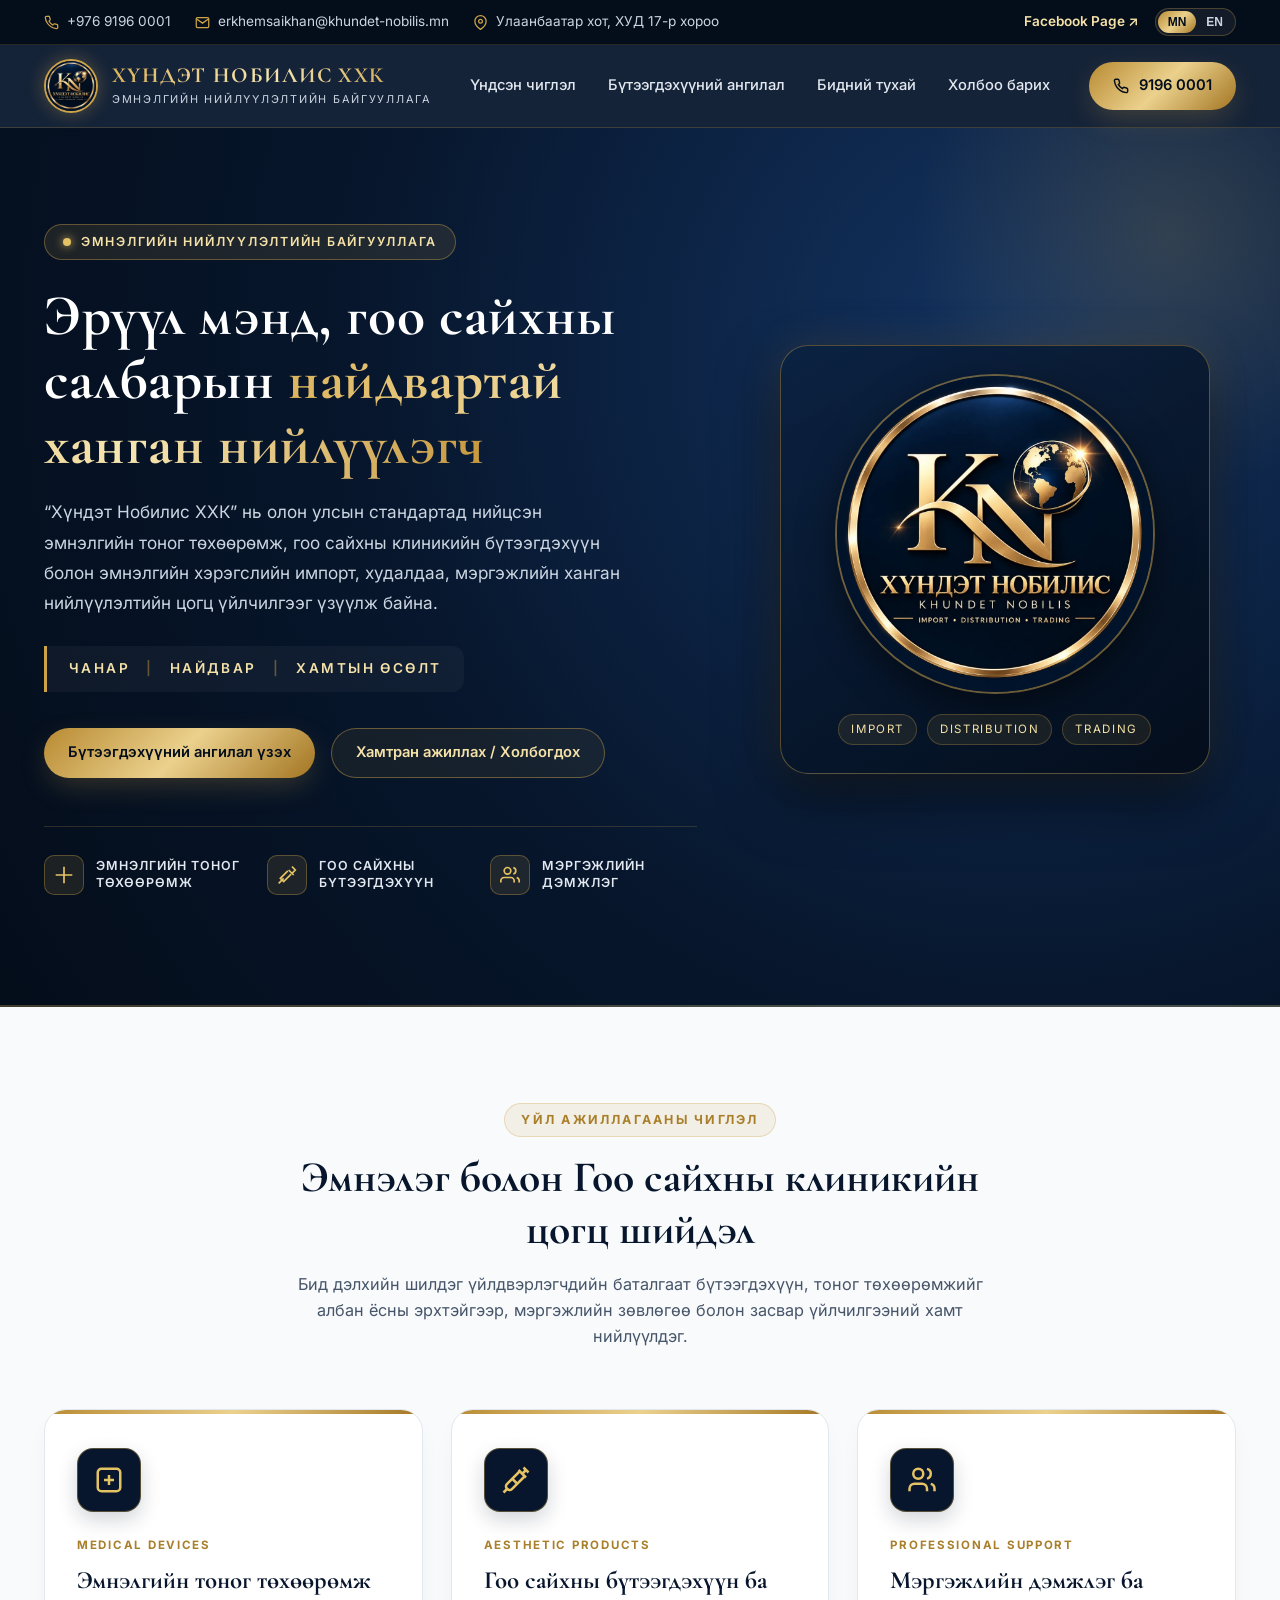
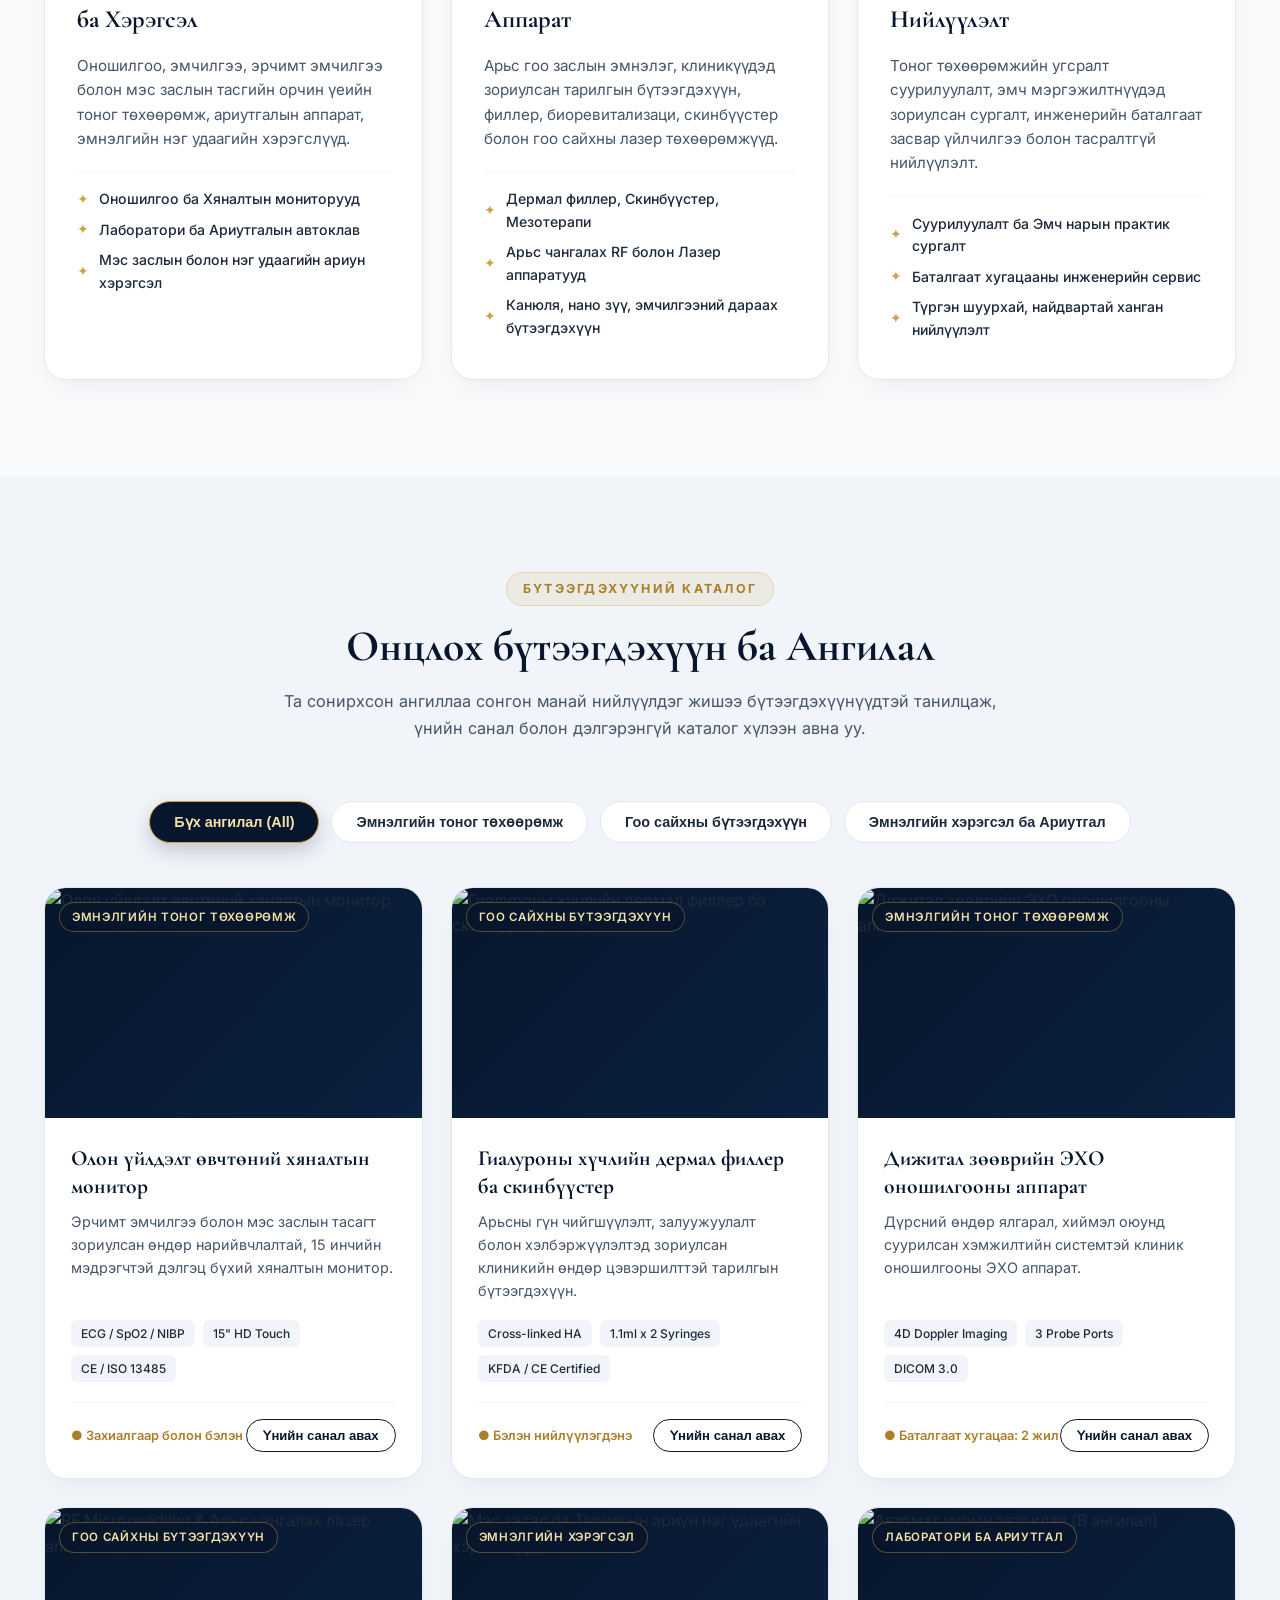
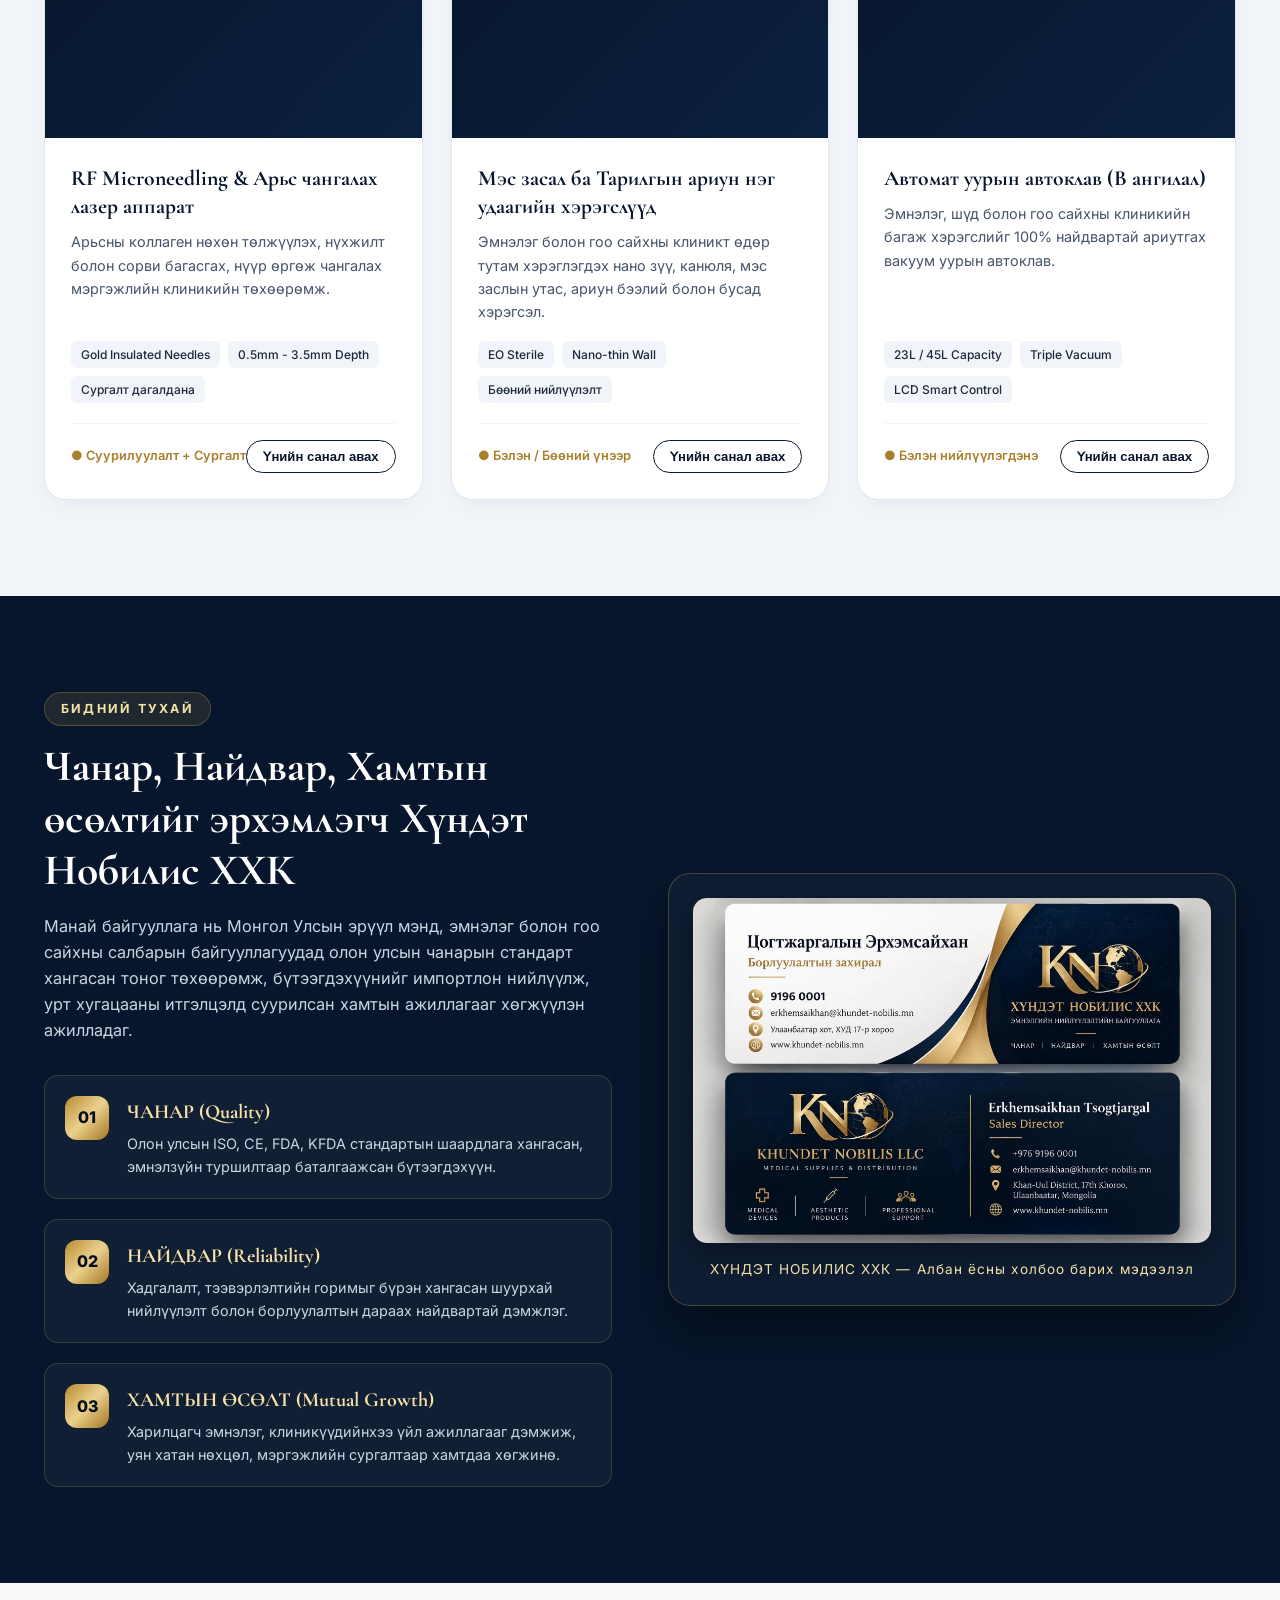
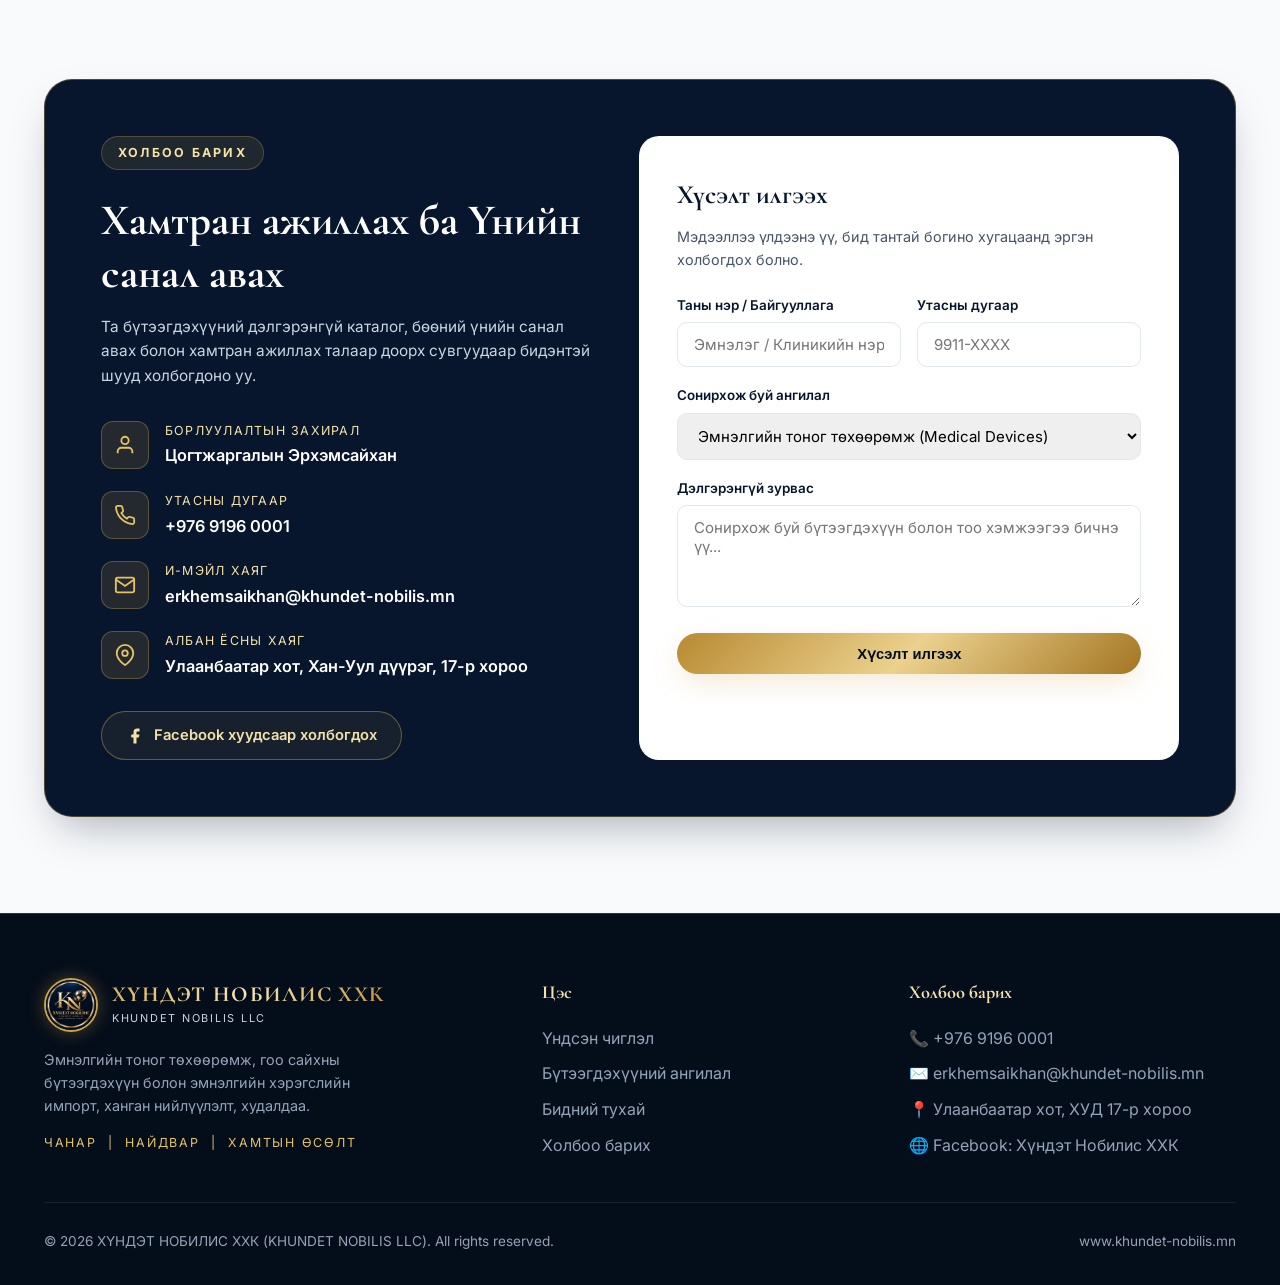
==== index.html @ 8dff5682 "Initial commit: Khundet Nobilis LLC corporate landing page" ====
<!DOCTYPE html>
<html lang="mn">
<head>
  <meta charset="UTF-8" />
  <meta name="viewport" content="width=device-width, initial-scale=1.0" />
  <title>ХҮНДЭТ НОБИЛИС ХХК | Эмнэлгийн Нийлүүлэлтийн Байгууллага (Khundet Nobilis LLC)</title>
  <meta name="description" content="Хүндэт Нобилис ХХК - Эмнэлгийн тоног төхөөрөмж, гоо сайхны бүтээгдэхүүн, эмнэлгийн хэрэгслийн импорт, ханган нийлүүлэлт, худалдаа. Чанар | Найдвар | Хамтын өсөлт." />
  <link rel="icon" type="image/jpeg" href="assets/logo.jpg" />
  <link rel="preconnect" href="https://fonts.googleapis.com" />
  <link rel="preconnect" href="https://fonts.gstatic.com" crossorigin />
  <link href="https://fonts.googleapis.com/css2?family=Cormorant+Garamond:wght@600;700&family=Inter:wght@400;500;600;700&display=swap" rel="stylesheet" />
  <link rel="stylesheet" href="styles.css" />
</head>
<body>

  <!-- Top Contact & Language Bar -->
  <div class="topbar">
    <div class="container topbar-inner">
      <div class="topbar-contacts">
        <a href="tel:+97691960001">
          <svg width="15" height="15" viewBox="0 0 24 24" fill="none" stroke="currentColor" stroke-width="2"><path d="M22 16.92v3a2 2 0 0 1-2.18 2 19.79 19.79 0 0 1-8.63-3.07 19.5 19.5 0 0 1-6-6 19.79 19.79 0 0 1-3.07-8.67A2 2 0 0 1 4.11 2h3a2 2 0 0 1 2 1.72c.127.96.361 1.903.7 2.81a2 2 0 0 1-.45 2.11L8.09 9.91a16 16 0 0 0 6 6l1.27-1.27a2 2 0 0 1 2.11-.45c.907.339 1.85.573 2.81.7A2 2 0 0 1 22 16.92z"/></svg>
          <span>+976 9196 0001</span>
        </a>
        <a href="mailto:erkhemsaikhan@khundet-nobilis.mn">
          <svg width="15" height="15" viewBox="0 0 24 24" fill="none" stroke="currentColor" stroke-width="2"><path d="M4 4h16c1.1 0 2 .9 2 2v12c0 1.1-.9 2-2 2H4c-1.1 0-2-.9-2-2V6c0-1.1.9-2 2-2z"/><polyline points="22,6 12,13 2,6"/></svg>
          <span>erkhemsaikhan@khundet-nobilis.mn</span>
        </a>
        <span>
          <svg width="15" height="15" viewBox="0 0 24 24" fill="none" stroke="currentColor" stroke-width="2"><path d="M21 10c0 7-9 13-9 13s-9-6-9-13a9 9 0 0 1 18 0z"/><circle cx="12" cy="10" r="3"/></svg>
          <span data-mn="Улаанбаатар хот, ХУД 17-р хороо" data-en="Khan-Uul District, 17th Khoroo, Ulaanbaatar">Улаанбаатар хот, ХУД 17-р хороо</span>
        </span>
      </div>
      <div class="topbar-right">
        <a href="https://www.facebook.com/profile.php?id=61594275301362" target="_blank" rel="noopener" style="color: var(--gold-300); font-weight: 600;">
          Facebook Page ↗
        </a>
        <div class="lang-switch" aria-label="Language Switcher">
          <button class="lang-btn active" data-lang="mn">MN</button>
          <button class="lang-btn" data-lang="en">EN</button>
        </div>
      </div>
    </div>
  </div>

  <!-- Main Navigation -->
  <header class="navbar">
    <div class="container navbar-inner">
      <a href="#" class="brand">
        <img src="assets/logo.jpg" alt="Хүндэт Нобилис ХХК Лого" class="brand-logo" />
        <div class="brand-text">
          <span class="brand-title" data-mn="ХҮНДЭТ НОБИЛИС ХХК" data-en="KHUNDET NOBILIS LLC">ХҮНДЭТ НОБИЛИС ХХК</span>
          <span class="brand-subtitle" data-mn="Эмнэлгийн нийлүүлэлтийн байгууллага" data-en="Medical Supplies & Distribution">Эмнэлгийн нийлүүлэлтийн байгууллага</span>
        </div>
      </a>

      <nav class="nav-links" id="navLinks">
        <a href="#pillars" data-mn="Үндсэн чиглэл" data-en="Core Pillars">Үндсэн чиглэл</a>
        <a href="#products" data-mn="Бүтээгдэхүүний ангилал" data-en="Products">Бүтээгдэхүүний ангилал</a>
        <a href="#about" data-mn="Бидний тухай" data-en="About Us">Бидний тухай</a>
        <a href="#contact" data-mn="Холбоо барих" data-en="Contact">Холбоо барих</a>
      </nav>

      <div class="nav-actions">
        <a href="tel:+97691960001" class="btn btn-gold">
          <svg width="16" height="16" viewBox="0 0 24 24" fill="none" stroke="currentColor" stroke-width="2.2"><path d="M22 16.92v3a2 2 0 0 1-2.18 2 19.79 19.79 0 0 1-8.63-3.07 19.5 19.5 0 0 1-6-6 19.79 19.79 0 0 1-3.07-8.67A2 2 0 0 1 4.11 2h3a2 2 0 0 1 2 1.72c.127.96.361 1.903.7 2.81a2 2 0 0 1-.45 2.11L8.09 9.91a16 16 0 0 0 6 6l1.27-1.27a2 2 0 0 1 2.11-.45c.907.339 1.85.573 2.81.7A2 2 0 0 1 22 16.92z"/></svg>
          <span>9196 0001</span>
        </a>
        <button class="mobile-menu-btn" id="mobileMenuBtn" aria-label="Menu">
          <svg width="22" height="22" viewBox="0 0 24 24" fill="none" stroke="currentColor" stroke-width="2"><line x1="3" y1="12" x2="21" y2="12"/><line x1="3" y1="6" x2="21" y2="6"/><line x1="3" y1="18" x2="21" y2="18"/></svg>
        </button>
      </div>
    </div>
  </header>

  <!-- Hero Section -->
  <section class="hero world-pattern">
    <div class="container hero-grid">
      <div class="hero-content">
        <div class="hero-badge">
          <span class="hero-badge-dot"></span>
          <span data-mn="ЭМНЭЛГИЙН НИЙЛҮҮЛЭЛТИЙН БАЙГУУЛЛАГА" data-en="MEDICAL SUPPLIES & DISTRIBUTION">ЭМНЭЛГИЙН НИЙЛҮҮЛЭЛТИЙН БАЙГУУЛЛАГА</span>
        </div>

        <h1 class="hero-title" data-mn="Эрүүл мэнд, гоо сайхны салбарын <span class='gold-highlight'>найдвартай ханган нийлүүлэгч</span>" data-en="Your Trusted Partner in <span class='gold-highlight'>Medical & Aesthetic Supplies</span>">
          Эрүүл мэнд, гоо сайхны салбарын <span class="gold-highlight">найдвартай ханган нийлүүлэгч</span>
        </h1>

        <p class="hero-description" data-mn="“Хүндэт Нобилис ХХК” нь олон улсын стандартад нийцсэн эмнэлгийн тоног төхөөрөмж, гоо сайхны клиникийн бүтээгдэхүүн болон эмнэлгийн хэрэгслийн импорт, худалдаа, мэргэжлийн ханган нийлүүлэлтийн цогц үйлчилгээг үзүүлж байна." data-en="Khundet Nobilis LLC specializes in the import, distribution, and trading of certified international medical devices, clinical aesthetic products, and professional healthcare supplies across Mongolia.">
          “Хүндэт Нобилис ХХК” нь олон улсын стандартад нийцсэн эмнэлгийн тоног төхөөрөмж, гоо сайхны клиникийн бүтээгдэхүүн болон эмнэлгийн хэрэгслийн импорт, худалдаа, мэргэжлийн ханган нийлүүлэлтийн цогц үйлчилгээг үзүүлж байна.
        </p>

        <div class="hero-motto">
          <span data-mn="ЧАНАР" data-en="QUALITY">ЧАНАР</span>
          <span class="divider">|</span>
          <span data-mn="НАЙДВАР" data-en="RELIABILITY">НАЙДВАР</span>
          <span class="divider">|</span>
          <span data-mn="ХАМТЫН ӨСӨЛТ" data-en="MUTUAL GROWTH">ХАМТЫН ӨСӨЛТ</span>
        </div>

        <div class="hero-buttons">
          <a href="#products" class="btn btn-gold" data-mn="Бүтээгдэхүүний ангилал үзэх" data-en="Explore Product Categories">
            Бүтээгдэхүүний ангилал үзэх
          </a>
          <a href="#contact" class="btn btn-outline-gold" data-mn="Хамтран ажиллах / Холбогдох" data-en="Partner With Us">
            Хамтран ажиллах / Холбогдох
          </a>
        </div>

        <div class="hero-pillars-mini">
          <div class="mini-pillar">
            <div class="mini-pillar-icon">
              <svg width="20" height="20" viewBox="0 0 24 24" fill="none" stroke="currentColor" stroke-width="2"><path d="M12 2v20M2 12h20"/></svg>
            </div>
            <div class="mini-pillar-text" data-mn="Эмнэлгийн тоног төхөөрөмж" data-en="Medical Devices">Эмнэлгийн тоног төхөөрөмж</div>
          </div>
          <div class="mini-pillar">
            <div class="mini-pillar-icon">
              <svg width="20" height="20" viewBox="0 0 24 24" fill="none" stroke="currentColor" stroke-width="2"><path d="m18 2 4 4-4 4"/><path d="m14 6 6 6"/><path d="m2 22 6-6"/><path d="M13 7 4 16l4 4 9-9"/></svg>
            </div>
            <div class="mini-pillar-text" data-mn="Гоо сайхны бүтээгдэхүүн" data-en="Aesthetic Products">Гоо сайхны бүтээгдэхүүн</div>
          </div>
          <div class="mini-pillar">
            <div class="mini-pillar-icon">
              <svg width="20" height="20" viewBox="0 0 24 24" fill="none" stroke="currentColor" stroke-width="2"><path d="M17 21v-2a4 4 0 0 0-4-4H5a4 4 0 0 0-4 4v2"/><circle cx="9" cy="7" r="4"/><path d="M23 21v-2a4 4 0 0 0-3-3.87"/><path d="M16 3.13a4 4 0 0 1 0 7.75"/></svg>
            </div>
            <div class="mini-pillar-text" data-mn="Мэргэжлийн дэмжлэг" data-en="Professional Support">Мэргэжлийн дэмжлэг</div>
          </div>
        </div>
      </div>

      <div class="hero-visual">
        <div class="hero-logo-showcase">
          <img src="assets/logo.jpg" alt="Khundet Nobilis LLC Emblem" class="hero-logo-img" />
          <div class="hero-showcase-tags">
            <span>IMPORT</span>
            <span>DISTRIBUTION</span>
            <span>TRADING</span>
          </div>
        </div>
      </div>
    </div>
  </section>

  <!-- 3 Core Pillars Section -->
  <section class="section" id="pillars">
    <div class="container">
      <div class="section-header">
        <span class="section-eyebrow" data-mn="ҮЙЛ АЖИЛЛАГААНЫ ЧИГЛЭЛ" data-en="CORE BUSINESS DIVISIONS">ҮЙЛ АЖИЛЛАГААНЫ ЧИГЛЭЛ</span>
        <h2 class="section-title" data-mn="Эмнэлэг болон Гоо сайхны клиникийн цогц шийдэл" data-en="Comprehensive Solutions for Hospitals & Aesthetic Clinics">
          Эмнэлэг болон Гоо сайхны клиникийн цогц шийдэл
        </h2>
        <p class="section-subtitle" data-mn="Бид дэлхийн шилдэг үйлдвэрлэгчдийн баталгаат бүтээгдэхүүн, тоног төхөөрөмжийг албан ёсны эрхтэйгээр, мэргэжлийн зөвлөгөө болон засвар үйлчилгээний хамт нийлүүлдэг." data-en="We deliver certified medical equipment and clinical aesthetic supplies backed by dedicated technical training and reliable distribution.">
          Бид дэлхийн шилдэг үйлдвэрлэгчдийн баталгаат бүтээгдэхүүн, тоног төхөөрөмжийг албан ёсны эрхтэйгээр, мэргэжлийн зөвлөгөө болон засвар үйлчилгээний хамт нийлүүлдэг.
        </p>
      </div>

      <div class="pillars-grid">
        <!-- Pillar 1: Medical Devices -->
        <div class="pillar-card">
          <div class="pillar-icon">
            <svg width="30" height="30" viewBox="0 0 24 24" fill="none" stroke="currentColor" stroke-width="2"><rect x="3" y="3" width="18" height="18" rx="3"/><path d="M12 8v8M8 12h8"/></svg>
          </div>
          <div class="pillar-en-tag">MEDICAL DEVICES</div>
          <h3 class="pillar-title" data-mn="Эмнэлгийн тоног төхөөрөмж ба Хэрэгсэл" data-en="Medical Devices & Consumables">Эмнэлгийн тоног төхөөрөмж ба Хэрэгсэл</h3>
          <p class="pillar-desc" data-mn="Оношилгоо, эмчилгээ, эрчимт эмчилгээ болон мэс заслын тасгийн орчин үеийн тоног төхөөрөмж, ариутгалын аппарат, эмнэлгийн нэг удаагийн хэрэгслүүд." data-en="Diagnostic systems, patient monitoring, sterilization equipment, and high-grade daily surgical consumables for hospitals and clinics.">
            Оношилгоо, эмчилгээ, эрчимт эмчилгээ болон мэс заслын тасгийн орчин үеийн тоног төхөөрөмж, ариутгалын аппарат, эмнэлгийн нэг удаагийн хэрэгслүүд.
          </p>
          <ul class="pillar-list">
            <li data-mn="Оношилгоо ба Хяналтын мониторууд" data-en="Diagnostic & Patient Monitoring Systems">Оношилгоо ба Хяналтын мониторууд</li>
            <li data-mn="Лаборатори ба Ариутгалын автоклав" data-en="Laboratory & Class-B Autoclaves">Лаборатори ба Ариутгалын автоклав</li>
            <li data-mn="Мэс заслын болон нэг удаагийн ариун хэрэгсэл" data-en="Sterile Surgical & Daily Consumables">Мэс заслын болон нэг удаагийн ариун хэрэгсэл</li>
          </ul>
        </div>

        <!-- Pillar 2: Aesthetic Products -->
        <div class="pillar-card">
          <div class="pillar-icon">
            <svg width="30" height="30" viewBox="0 0 24 24" fill="none" stroke="currentColor" stroke-width="2"><path d="m18 2 4 4"/><path d="m17 7 3-3"/><path d="M19 9 8.7 19.3c-1 1-2.5 1-3.4 0l-.6-.6c-1-1-1-2.5 0-3.4L15 5"/><path d="m9 11 4 4"/><path d="m5 19-3 3"/><path d="m14 4 6 6"/></svg>
          </div>
          <div class="pillar-en-tag">AESTHETIC PRODUCTS</div>
          <h3 class="pillar-title" data-mn="Гоо сайхны бүтээгдэхүүн ба Аппарат" data-en="Clinical Aesthetic Products">Гоо сайхны бүтээгдэхүүн ба Аппарат</h3>
          <p class="pillar-desc" data-mn="Арьс гоо заслын эмнэлэг, клиникүүдэд зориулсан тарилгын бүтээгдэхүүн, филлер, биоревитализаци, скинбүүстер болон гоо сайхны лазер төхөөрөмжүүд." data-en="Clinical-grade dermal fillers, skinboosters, mesotherapy solutions, and advanced aesthetic laser & RF systems for dermatology clinics.">
            Арьс гоо заслын эмнэлэг, клиникүүдэд зориулсан тарилгын бүтээгдэхүүн, филлер, биоревитализаци, скинбүүстер болон гоо сайхны лазер төхөөрөмжүүд.
          </p>
          <ul class="pillar-list">
            <li data-mn="Дермал филлер, Скинбүүстер, Мезотерапи" data-en="Dermal Fillers, Skinboosters & Mesotherapy">Дермал филлер, Скинбүүстер, Мезотерапи</li>
            <li data-mn="Арьс чангалах RF болон Лазер аппаратууд" data-en="RF Microneedling & Aesthetic Laser Devices">Арьс чангалах RF болон Лазер аппаратууд</li>
            <li data-mn="Канюля, нано зүү, эмчилгээний дараах бүтээгдэхүүн" data-en="Micro-cannulas, Nano-needles & Post-care">Канюля, нано зүү, эмчилгээний дараах бүтээгдэхүүн</li>
          </ul>
        </div>

        <!-- Pillar 3: Professional Support -->
        <div class="pillar-card">
          <div class="pillar-icon">
            <svg width="30" height="30" viewBox="0 0 24 24" fill="none" stroke="currentColor" stroke-width="2"><path d="M16 21v-2a4 4 0 0 0-4-4H6a4 4 0 0 0-4 4v2"/><circle cx="9" cy="7" r="4"/><path d="M22 21v-2a4 4 0 0 0-3-3.87"/><path d="M16 3.13a4 4 0 0 1 0 7.75"/></svg>
          </div>
          <div class="pillar-en-tag">PROFESSIONAL SUPPORT</div>
          <h3 class="pillar-title" data-mn="Мэргэжлийн дэмжлэг ба Нийлүүлэлт" data-en="Professional Support & Distribution">Мэргэжлийн дэмжлэг ба Нийлүүлэлт</h3>
          <p class="pillar-desc" data-mn="Тоног төхөөрөмжийн угсралт суурилуулалт, эмч мэргэжилтнүүдэд зориулсан сургалт, инженерийн баталгаат засвар үйлчилгээ болон тасралтгүй нийлүүлэлт." data-en="End-to-end import logistics, equipment installation, clinical training for doctors, and reliable warranty engineering service.">
            Тоног төхөөрөмжийн угсралт суурилуулалт, эмч мэргэжилтнүүдэд зориулсан сургалт, инженерийн баталгаат засвар үйлчилгээ болон тасралтгүй нийлүүлэлт.
          </p>
          <ul class="pillar-list">
            <li data-mn="Суурилуулалт ба Эмч нарын практик сургалт" data-en="Installation & Clinical Hands-on Training">Суурилуулалт ба Эмч нарын практик сургалт</li>
            <li data-mn="Баталгаат хугацааны инженерийн сервис" data-en="Warranty & Biomedical Engineering Support">Баталгаат хугацааны инженерийн сервис</li>
            <li data-mn="Түргэн шуурхай, найдвартай ханган нийлүүлэлт" data-en="Fast & Dependable Nationwide Distribution">Түргэн шуурхай, найдвартай ханган нийлүүлэлт</li>
          </ul>
        </div>
      </div>
    </div>
  </section>

  <!-- Product Categories & Sample Showcase -->
  <section class="section" id="products" style="background: var(--slate-100);">
    <div class="container">
      <div class="section-header">
        <span class="section-eyebrow" data-mn="БҮТЭЭГДЭХҮҮНИЙ КАТАЛОГ" data-en="PRODUCT CATEGORIES">БҮТЭЭГДЭХҮҮНИЙ КАТАЛОГ</span>
        <h2 class="section-title" data-mn="Онцлох бүтээгдэхүүн ба Ангилал" data-en="Featured Products & Categories">
          Онцлох бүтээгдэхүүн ба Ангилал
        </h2>
        <p class="section-subtitle" data-mn="Та сонирхсон ангиллаа сонгон манай нийлүүлдэг жишээ бүтээгдэхүүнүүдтэй танилцаж, үнийн санал болон дэлгэрэнгүй каталог хүлээн авна уу." data-en="Filter by category below to browse our featured supplies and request a customized quotation or full product catalog.">
          Та сонирхсон ангиллаа сонгон манай нийлүүлдэг жишээ бүтээгдэхүүнүүдтэй танилцаж, үнийн санал болон дэлгэрэнгүй каталог хүлээн авна уу.
        </p>
      </div>

      <!-- Category Filter Buttons -->
      <div class="category-tabs">
        <button class="tab-btn active" data-cat="all" data-mn="Бүх ангилал (All)" data-en="All Categories">Бүх ангилал (All)</button>
        <button class="tab-btn" data-cat="devices" data-mn="Эмнэлгийн тоног төхөөрөмж" data-en="Medical Devices">Эмнэлгийн тоног төхөөрөмж</button>
        <button class="tab-btn" data-cat="aesthetic" data-mn="Гоо сайхны бүтээгдэхүүн" data-en="Aesthetic Products">Гоо сайхны бүтээгдэхүүн</button>
        <button class="tab-btn" data-cat="consumables" data-mn="Эмнэлгийн хэрэгсэл ба Ариутгал" data-en="Consumables & Sterilization">Эмнэлгийн хэрэгсэл ба Ариутгал</button>
      </div>

      <!-- Dynamic Products Grid -->
      <div class="products-grid" id="productsGrid"></div>
    </div>
  </section>

  <!-- About Us & Core Values Section -->
  <section class="section section-dark world-pattern" id="about">
    <div class="container about-grid">
      <div>
        <span class="section-eyebrow" data-mn="БИДНИЙ ТУХАЙ" data-en="ABOUT KHUNDET NOBILIS LLC">БИДНИЙ ТУХАЙ</span>
        <h2 class="section-title" data-mn="Чанар, Найдвар, Хамтын өсөлтийг эрхэмлэгч Хүндэт Нобилис ХХК" data-en="Committed to Quality, Reliability, and Mutual Growth">
          Чанар, Найдвар, Хамтын өсөлтийг эрхэмлэгч Хүндэт Нобилис ХХК
        </h2>
        <p class="section-subtitle" data-mn="Манай байгууллага нь Монгол Улсын эрүүл мэнд, эмнэлэг болон гоо сайхны салбарын байгууллагуудад олон улсын чанарын стандарт хангасан тоног төхөөрөмж, бүтээгдэхүүнийг импортлон нийлүүлж, урт хугацааны итгэлцэлд суурилсан хамтын ажиллагааг хөгжүүлэн ажилладаг." data-en="We partner with leading global medical and aesthetic manufacturers to bring safe, effective, and innovative healthcare solutions to hospitals and clinics throughout Mongolia.">
          Манай байгууллага нь Монгол Улсын эрүүл мэнд, эмнэлэг болон гоо сайхны салбарын байгууллагуудад олон улсын чанарын стандарт хангасан тоног төхөөрөмж, бүтээгдэхүүнийг импортлон нийлүүлж, урт хугацааны итгэлцэлд суурилсан хамтын ажиллагааг хөгжүүлэн ажилладаг.
        </p>

        <div class="values-list">
          <div class="value-item">
            <div class="value-number">01</div>
            <div class="value-content">
              <h4 data-mn="ЧАНАР (Quality)" data-en="QUALITY (Чанар)">ЧАНАР (Quality)</h4>
              <p data-mn="Олон улсын ISO, CE, FDA, KFDA стандартын шаардлага хангасан, эмнэлзүйн туршилтаар баталгаажсан бүтээгдэхүүн." data-en="Internationally certified products meeting strict ISO, CE, and FDA clinical safety standards.">
                Олон улсын ISO, CE, FDA, KFDA стандартын шаардлага хангасан, эмнэлзүйн туршилтаар баталгаажсан бүтээгдэхүүн.
              </p>
            </div>
          </div>

          <div class="value-item">
            <div class="value-number">02</div>
            <div class="value-content">
              <h4 data-mn="НАЙДВАР (Reliability)" data-en="RELIABILITY (Найдвар)">НАЙДВАР (Reliability)</h4>
              <p data-mn="Хадгалалт, тээвэрлэлтийн горимыг бүрэн хангасан шуурхай нийлүүлэлт болон борлуулалтын дараах найдвартай дэмжлэг." data-en="Strict cold-chain and medical logistics compliance with dependable after-sales technical service.">
                Хадгалалт, тээвэрлэлтийн горимыг бүрэн хангасан шуурхай нийлүүлэлт болон борлуулалтын дараах найдвартай дэмжлэг.
              </p>
            </div>
          </div>

          <div class="value-item">
            <div class="value-number">03</div>
            <div class="value-content">
              <h4 data-mn="ХАМТЫН ӨСӨЛТ (Mutual Growth)" data-en="MUTUAL GROWTH (Хамтын өсөлт)">ХАМТЫН ӨСӨЛТ (Mutual Growth)</h4>
              <p data-mn="Харилцагч эмнэлэг, клиникүүдийнхээ үйл ажиллагааг дэмжиж, уян хатан нөхцөл, мэргэжлийн сургалтаар хамтдаа хөгжинө." data-en="Empowering our partner clinics and hospitals through flexible terms and continuous professional education.">
                Харилцагч эмнэлэг, клиникүүдийнхээ үйл ажиллагааг дэмжиж, уян хатан нөхцөл, мэргэжлийн сургалтаар хамтдаа хөгжинө.
              </p>
            </div>
          </div>
        </div>
      </div>

      <div class="card-preview-box">
        <img src="assets/business-card.jpg" alt="Хүндэт Нобилис ХХК Нэрийн хуудас" />
        <p class="card-preview-caption" data-mn="ХҮНДЭТ НОБИЛИС ХХК — Албан ёсны холбоо барих мэдээлэл" data-en="KHUNDET NOBILIS LLC — Official Corporate Identity">
          ХҮНДЭТ НОБИЛИС ХХК — Албан ёсны холбоо барих мэдээлэл
        </p>
      </div>
    </div>
  </section>

  <!-- Contact Section -->
  <section class="section" id="contact">
    <div class="container">
      <div class="contact-wrapper">
        <div>
          <span class="section-eyebrow" style="color: var(--gold-300);" data-mn="ХОЛБОО БАРИХ" data-en="GET IN TOUCH">ХОЛБОО БАРИХ</span>
          <h2 class="section-title" style="color: var(--white); margin-top: 10px;" data-mn="Хамтран ажиллах ба Үнийн санал авах" data-en="Request a Catalog or Partnership Quote">
            Хамтран ажиллах ба Үнийн санал авах
          </h2>
          <p style="color: #cbd5e1; font-size: 0.96rem;" data-mn="Та бүтээгдэхүүний дэлгэрэнгүй каталог, бөөний үнийн санал авах болон хамтран ажиллах талаар доорх сувгуудаар бидэнтэй шууд холбогдоно уу." data-en="Reach out directly to our sales director for product catalogs, wholesale pricing, or distribution inquiries.">
            Та бүтээгдэхүүний дэлгэрэнгүй каталог, бөөний үнийн санал авах болон хамтран ажиллах талаар доорх сувгуудаар бидэнтэй шууд холбогдоно уу.
          </p>

          <div class="contact-info-list">
            <div class="contact-info-item">
              <div class="contact-icon">
                <svg width="22" height="22" viewBox="0 0 24 24" fill="none" stroke="currentColor" stroke-width="2"><path d="M20 21v-2a4 4 0 0 0-4-4H8a4 4 0 0 0-4 4v2"/><circle cx="12" cy="7" r="4"/></svg>
              </div>
              <div>
                <div class="contact-label" data-mn="Борлуулалтын захирал" data-en="Sales Director">Борлуулалтын захирал</div>
                <div class="contact-value" data-mn="Цогтжаргалын Эрхэмсайхан" data-en="Erkhemsaikhan Tsogtjargal">Цогтжаргалын Эрхэмсайхан</div>
              </div>
            </div>

            <div class="contact-info-item">
              <div class="contact-icon">
                <svg width="22" height="22" viewBox="0 0 24 24" fill="none" stroke="currentColor" stroke-width="2"><path d="M22 16.92v3a2 2 0 0 1-2.18 2 19.79 19.79 0 0 1-8.63-3.07 19.5 19.5 0 0 1-6-6 19.79 19.79 0 0 1-3.07-8.67A2 2 0 0 1 4.11 2h3a2 2 0 0 1 2 1.72c.127.96.361 1.903.7 2.81a2 2 0 0 1-.45 2.11L8.09 9.91a16 16 0 0 0 6 6l1.27-1.27a2 2 0 0 1 2.11-.45c.907.339 1.85.573 2.81.7A2 2 0 0 1 22 16.92z"/></svg>
              </div>
              <div>
                <div class="contact-label" data-mn="Утасны дугаар" data-en="Phone Number">Утасны дугаар</div>
                <div class="contact-value"><a href="tel:+97691960001">+976 9196 0001</a></div>
              </div>
            </div>

            <div class="contact-info-item">
              <div class="contact-icon">
                <svg width="22" height="22" viewBox="0 0 24 24" fill="none" stroke="currentColor" stroke-width="2"><path d="M4 4h16c1.1 0 2 .9 2 2v12c0 1.1-.9 2-2 2H4c-1.1 0-2-.9-2-2V6c0-1.1.9-2 2-2z"/><polyline points="22,6 12,13 2,6"/></svg>
              </div>
              <div>
                <div class="contact-label" data-mn="И-мэйл хаяг" data-en="Email Address">И-мэйл хаяг</div>
                <div class="contact-value"><a href="mailto:erkhemsaikhan@khundet-nobilis.mn">erkhemsaikhan@khundet-nobilis.mn</a></div>
              </div>
            </div>

            <div class="contact-info-item">
              <div class="contact-icon">
                <svg width="22" height="22" viewBox="0 0 24 24" fill="none" stroke="currentColor" stroke-width="2"><path d="M21 10c0 7-9 13-9 13s-9-6-9-13a9 9 0 0 1 18 0z"/><circle cx="12" cy="10" r="3"/></svg>
              </div>
              <div>
                <div class="contact-label" data-mn="Албан ёсны хаяг" data-en="Office Location">Албан ёсны хаяг</div>
                <div class="contact-value" data-mn="Улаанбаатар хот, Хан-Уул дүүрэг, 17-р хороо" data-en="Khan-Uul District, 17th Khoroo, Ulaanbaatar, Mongolia">Улаанбаатар хот, Хан-Уул дүүрэг, 17-р хороо</div>
              </div>
            </div>
          </div>

          <div style="display: flex; gap: 12px; flex-wrap: wrap;">
            <a href="https://www.facebook.com/profile.php?id=61594275301362" target="_blank" rel="noopener" class="btn btn-outline-gold">
              <svg width="18" height="18" viewBox="0 0 24 24" fill="currentColor"><path d="M18 2h-3a5 5 0 0 0-5 5v3H7v4h3v8h4v-8h3l1-4h-4V7a1 1 0 0 1 1-1h3z"/></svg>
              <span data-mn="Facebook хуудсаар холбогдох" data-en="Visit Facebook Page">Facebook хуудсаар холбогдох</span>
            </a>
          </div>
        </div>

        <div class="contact-form-card">
          <h3 data-mn="Хүсэлт илгээх" data-en="Send an Inquiry">Хүсэлт илгээх</h3>
          <p data-mn="Мэдээллээ үлдээнэ үү, бид тантай богино хугацаанд эргэн холбогдох болно." data-en="Fill out the form below and our sales team will contact you promptly.">
            Мэдээллээ үлдээнэ үү, бид тантай богино хугацаанд эргэн холбогдох болно.
          </p>
          <form onsubmit="handleContactSubmit(event)">
            <div class="form-row">
              <div class="form-group">
                <label data-mn="Таны нэр / Байгууллага" data-en="Name / Organization">Таны нэр / Байгууллага</label>
                <input type="text" name="name" class="form-control" required placeholder="Эмнэлэг / Клиникийн нэр" />
              </div>
              <div class="form-group">
                <label data-mn="Утасны дугаар" data-en="Phone Number">Утасны дугаар</label>
                <input type="tel" name="phone" class="form-control" required placeholder="9911-XXXX" />
              </div>
            </div>

            <div class="form-group">
              <label data-mn="Сонирхож буй ангилал" data-en="Category of Interest">Сонирхож буй ангилал</label>
              <select name="category" class="form-control">
                <option value="Эмнэлгийн тоног төхөөрөмж (Medical Devices)">Эмнэлгийн тоног төхөөрөмж (Medical Devices)</option>
                <option value="Гоо сайхны бүтээгдэхүүн (Aesthetic Products)">Гоо сайхны бүтээгдэхүүн (Aesthetic Products)</option>
                <option value="Эмнэлгийн нэг удаагийн хэрэгсэл (Consumables)">Эмнэлгийн нэг удаагийн хэрэгсэл (Consumables)</option>
                <option value="Хамтран ажиллах / Бусад (Partnership)">Хамтран ажиллах / Бусад (Partnership)</option>
              </select>
            </div>

            <div class="form-group">
              <label data-mn="Дэлгэрэнгүй зурвас" data-en="Message">Дэлгэрэнгүй зурвас</label>
              <textarea name="message" rows="4" class="form-control" placeholder="Сонирхож буй бүтээгдэхүүн болон тоо хэмжээгээ бичнэ үү..."></textarea>
            </div>

            <button type="submit" class="btn btn-gold" style="width: 100%;" data-mn="Хүсэлт илгээх" data-en="Submit Inquiry">
              Хүсэлт илгээх
            </button>
          </form>
        </div>
      </div>
    </div>
  </section>

  <!-- Product Quote Modal -->
  <div class="modal-backdrop" id="quoteModal">
    <div class="modal-card">
      <button class="modal-close" onclick="closeProductModal()" aria-label="Close">✕</button>
      <span class="section-eyebrow" data-mn="ҮНИЙН САНАЛ АВАХ" data-en="REQUEST QUOTATION">ҮНИЙН САНАЛ АВАХ</span>
      <h3 id="modalProductTitle" style="font-size: 1.5rem; color: var(--navy-900); margin: 8px 0 18px;"></h3>
      <form onsubmit="handleModalSubmit(event)">
        <input type="hidden" name="product" id="quoteProductInput" />
        <div class="form-group">
          <label data-mn="Таны нэр / Эмнэлгийн нэр" data-en="Your Name / Clinic Name">Таны нэр / Эмнэлгийн нэр</label>
          <input type="text" name="name" class="form-control" required placeholder="Нэрээ оруулна уу" />
        </div>
        <div class="form-group">
          <label data-mn="Холбогдох утасны дугаар" data-en="Phone Number">Холбогдох утасны дугаар</label>
          <input type="tel" name="phone" class="form-control" required placeholder="Утасны дугаар" />
        </div>
        <div style="display: flex; gap: 12px; margin-top: 22px;">
          <button type="submit" class="btn btn-gold" style="flex: 1;" data-mn="И-мэйлээр илгээх" data-en="Send Request">И-мэйлээр илгээх</button>
          <a href="tel:+97691960001" class="btn btn-outline-gold" style="color: var(--navy-900); border-color: var(--navy-900);" data-mn="Шууд залгах: 9196 0001" data-en="Call: 9196 0001">Шууд залгах: 9196 0001</a>
        </div>
      </form>
    </div>
  </div>

  <!-- Footer -->
  <footer class="footer">
    <div class="container">
      <div class="footer-grid">
        <div>
          <div class="brand" style="margin-bottom: 16px;">
            <img src="assets/logo.jpg" alt="Khundet Nobilis LLC" class="brand-logo" />
            <div class="brand-text">
              <span class="brand-title">ХҮНДЭТ НОБИЛИС ХХК</span>
              <span class="brand-subtitle">KHUNDET NOBILIS LLC</span>
            </div>
          </div>
          <p style="max-width: 360px; font-size: 0.9rem; margin-bottom: 16px;" data-mn="Эмнэлгийн тоног төхөөрөмж, гоо сайхны бүтээгдэхүүн болон эмнэлгийн хэрэгслийн импорт, ханган нийлүүлэлт, худалдаа." data-en="Import, distribution, and trading of certified medical devices and aesthetic products in Mongolia.">
            Эмнэлгийн тоног төхөөрөмж, гоо сайхны бүтээгдэхүүн болон эмнэлгийн хэрэгслийн импорт, ханган нийлүүлэлт, худалдаа.
          </p>
          <div style="font-size: 0.78rem; letter-spacing: 0.14em; color: var(--gold-400);">
            ЧАНАР &nbsp;|&nbsp; НАЙДВАР &nbsp;|&nbsp; ХАМТЫН ӨСӨЛТ
          </div>
        </div>

        <div>
          <h4 class="footer-title" data-mn="Цэс" data-en="Quick Links">Цэс</h4>
          <div class="footer-links">
            <a href="#pillars" data-mn="Үндсэн чиглэл" data-en="Core Pillars">Үндсэн чиглэл</a>
            <a href="#products" data-mn="Бүтээгдэхүүний ангилал" data-en="Product Categories">Бүтээгдэхүүний ангилал</a>
            <a href="#about" data-mn="Бидний тухай" data-en="About Us">Бидний тухай</a>
            <a href="#contact" data-mn="Холбоо барих" data-en="Contact Us">Холбоо барих</a>
          </div>
        </div>

        <div>
          <h4 class="footer-title" data-mn="Холбоо барих" data-en="Contact Info">Холбоо барих</h4>
          <div class="footer-links">
            <a href="tel:+97691960001">📞 +976 9196 0001</a>
            <a href="mailto:erkhemsaikhan@khundet-nobilis.mn">✉️ erkhemsaikhan@khundet-nobilis.mn</a>
            <span>📍 Улаанбаатар хот, ХУД 17-р хороо</span>
            <a href="https://www.facebook.com/profile.php?id=61594275301362" target="_blank" rel="noopener">🌐 Facebook: Хүндэт Нобилис ХХК</a>
          </div>
        </div>
      </div>

      <div class="footer-bottom">
        <span>© 2026 ХҮНДЭТ НОБИЛИС ХХК (KHUNDET NOBILIS LLC). All rights reserved.</span>
        <span>www.khundet-nobilis.mn</span>
      </div>
    </div>
  </footer>

  <script src="script.js"></script>
</body>
</html>
---- styles.css ----
:root {
  --navy-950: #040d1a;
  --navy-900: #07162c;
  --navy-800: #0b2140;
  --navy-700: #12315c;
  --gold-300: #f5e2a8;
  --gold-400: #e5c365;
  --gold-500: #cda349;
  --gold-600: #aa7f2b;
  --gold-gradient: linear-gradient(135deg, #b88a32 0%, #ebd18d 50%, #a37522 100%);
  --gold-text-gradient: linear-gradient(90deg, #dcb45c 0%, #f7e6b2 50%, #c6983e 100%);
  --white: #ffffff;
  --slate-50: #f8fafc;
  --slate-100: #f1f5f9;
  --slate-200: #e2e8f0;
  --slate-400: #94a3b8;
  --slate-600: #475569;
  --slate-800: #1e293b;
  --shadow-lg: 0 20px 45px -15px rgba(4, 13, 26, 0.35);
  --shadow-gold: 0 10px 30px -5px rgba(205, 163, 73, 0.28);
  --radius-md: 14px;
  --radius-lg: 22px;
  --transition: all 0.3s cubic-bezier(0.16, 1, 0.3, 1);
}

* {
  box-sizing: border-box;
  margin: 0;
  padding: 0;
}

html {
  scroll-behavior: smooth;
  font-family: 'Inter', -apple-system, BlinkMacSystemFont, 'Segoe UI', Roboto, sans-serif;
  color: var(--slate-800);
  background-color: var(--slate-50);
}

body {
  overflow-x: hidden;
  line-height: 1.6;
}

h1, h2, h3, h4, .serif-title {
  font-family: 'Cormorant Garamond', 'Playfair Display', Georgia, serif;
}

a {
  text-decoration: none;
  color: inherit;
  transition: var(--transition);
}

ul {
  list-style: none;
}

img {
  max-width: 100%;
  display: block;
}

.container {
  width: 100%;
  max-width: 1240px;
  margin: 0 auto;
  padding: 0 24px;
}

/* Dotted World Pattern Overlay */
.world-pattern {
  background-image: radial-gradient(rgba(205, 163, 73, 0.14) 1px, transparent 1px);
  background-size: 22px 22px;
}

/* Top Bar */
.topbar {
  background: var(--navy-950);
  color: var(--slate-400);
  font-size: 0.85rem;
  border-bottom: 1px solid rgba(205, 163, 73, 0.18);
  padding: 8px 0;
}

.topbar-inner {
  display: flex;
  justify-content: space-between;
  align-items: center;
  flex-wrap: wrap;
  gap: 12px;
}

.topbar-contacts {
  display: flex;
  align-items: center;
  gap: 24px;
  flex-wrap: wrap;
}

.topbar-contacts a,
.topbar-contacts span {
  display: inline-flex;
  align-items: center;
  gap: 8px;
  color: #cbd5e1;
}

.topbar-contacts a:hover {
  color: var(--gold-400);
}

.topbar-contacts svg {
  color: var(--gold-500);
  flex-shrink: 0;
}

.topbar-right {
  display: flex;
  align-items: center;
  gap: 16px;
}

.lang-switch {
  display: inline-flex;
  background: rgba(255, 255, 255, 0.06);
  border: 1px solid rgba(205, 163, 73, 0.3);
  border-radius: 30px;
  padding: 2px;
}

.lang-btn {
  background: transparent;
  border: none;
  color: #cbd5e1;
  font-size: 0.75rem;
  font-weight: 600;
  padding: 4px 10px;
  border-radius: 20px;
  cursor: pointer;
  transition: var(--transition);
}

.lang-btn.active {
  background: var(--gold-gradient);
  color: var(--navy-950);
}

/* Navbar */
.navbar {
  position: sticky;
  top: 0;
  z-index: 100;
  background: rgba(7, 22, 44, 0.94);
  backdrop-filter: blur(14px);
  border-bottom: 1px solid rgba(205, 163, 73, 0.22);
  transition: var(--transition);
}

.navbar-inner {
  display: flex;
  align-items: center;
  justify-content: space-between;
  height: 82px;
}

.brand {
  display: flex;
  align-items: center;
  gap: 14px;
}

.brand-logo {
  width: 54px;
  height: 54px;
  border-radius: 50%;
  object-fit: cover;
  border: 2px solid var(--gold-500);
  box-shadow: 0 0 18px rgba(205, 163, 73, 0.35);
}

.brand-text {
  display: flex;
  flex-direction: column;
}

.brand-title {
  font-family: 'Cormorant Garamond', Georgia, serif;
  font-size: 1.35rem;
  font-weight: 700;
  letter-spacing: 0.06em;
  background: var(--gold-text-gradient);
  -webkit-background-clip: text;
  -webkit-text-fill-color: transparent;
  line-height: 1.1;
}

.brand-subtitle {
  font-size: 0.68rem;
  letter-spacing: 0.16em;
  text-transform: uppercase;
  color: #cbd5e1;
  margin-top: 3px;
}

.nav-links {
  display: flex;
  align-items: center;
  gap: 32px;
}

.nav-links a {
  color: #e2e8f0;
  font-size: 0.92rem;
  font-weight: 500;
  position: relative;
  padding: 6px 0;
}

.nav-links a::after {
  content: '';
  position: absolute;
  left: 0;
  bottom: 0;
  width: 0;
  height: 2px;
  background: var(--gold-gradient);
  transition: var(--transition);
}

.nav-links a:hover {
  color: var(--gold-300);
}

.nav-links a:hover::after {
  width: 100%;
}

.nav-actions {
  display: flex;
  align-items: center;
  gap: 14px;
}

.btn {
  display: inline-flex;
  align-items: center;
  justify-content: center;
  gap: 10px;
  padding: 12px 24px;
  border-radius: 50px;
  font-weight: 600;
  font-size: 0.92rem;
  cursor: pointer;
  transition: var(--transition);
  border: none;
}

.btn-gold {
  background: var(--gold-gradient);
  color: var(--navy-950);
  box-shadow: var(--shadow-gold);
}

.btn-gold:hover {
  transform: translateY(-2px);
  box-shadow: 0 14px 32px -4px rgba(205, 163, 73, 0.45);
}

.btn-outline-gold {
  background: rgba(205, 163, 73, 0.08);
  color: var(--gold-300);
  border: 1px solid rgba(205, 163, 73, 0.45);
}

.btn-outline-gold:hover {
  background: rgba(205, 163, 73, 0.18);
  border-color: var(--gold-300);
  transform: translateY(-2px);
}

.mobile-menu-btn {
  display: none;
  background: transparent;
  border: 1px solid rgba(205, 163, 73, 0.4);
  color: var(--gold-400);
  width: 42px;
  height: 42px;
  border-radius: 10px;
  align-items: center;
  justify-content: center;
  cursor: pointer;
}

/* Hero Section */
.hero {
  position: relative;
  background: radial-gradient(circle at 80% 25%, #133361 0%, var(--navy-900) 55%, var(--navy-950) 100%);
  color: var(--white);
  padding: 96px 0 110px;
  overflow: hidden;
  border-bottom: 2px solid rgba(205, 163, 73, 0.3);
}

.hero::before {
  content: '';
  position: absolute;
  top: -150px;
  right: -150px;
  width: 520px;
  height: 520px;
  background: radial-gradient(circle, rgba(205, 163, 73, 0.18) 0%, transparent 70%);
  pointer-events: none;
}

.hero-grid {
  display: grid;
  grid-template-columns: 1.15fr 0.85fr;
  gap: 56px;
  align-items: center;
  position: relative;
  z-index: 2;
}

.hero-badge {
  display: inline-flex;
  align-items: center;
  gap: 10px;
  padding: 7px 18px;
  background: rgba(205, 163, 73, 0.12);
  border: 1px solid rgba(205, 163, 73, 0.4);
  border-radius: 50px;
  color: var(--gold-300);
  font-size: 0.78rem;
  font-weight: 600;
  letter-spacing: 0.14em;
  text-transform: uppercase;
  margin-bottom: 24px;
}

.hero-badge-dot {
  width: 8px;
  height: 8px;
  border-radius: 50%;
  background: var(--gold-400);
  box-shadow: 0 0 10px var(--gold-400);
}

.hero-title {
  font-size: clamp(2.4rem, 4.5vw, 3.8rem);
  font-weight: 700;
  line-height: 1.12;
  margin-bottom: 20px;
  letter-spacing: 0.01em;
}

.hero-title .gold-highlight {
  background: var(--gold-text-gradient);
  -webkit-background-clip: text;
  -webkit-text-fill-color: transparent;
}

.hero-description {
  font-size: 1.08rem;
  color: #cbd5e1;
  max-width: 580px;
  margin-bottom: 28px;
  line-height: 1.75;
}

.hero-motto {
  display: inline-flex;
  align-items: center;
  gap: 16px;
  padding: 12px 22px;
  background: rgba(255, 255, 255, 0.04);
  border-left: 3px solid var(--gold-500);
  border-radius: 0 12px 12px 0;
  margin-bottom: 36px;
  font-size: 0.85rem;
  font-weight: 600;
  letter-spacing: 0.18em;
  color: var(--gold-300);
  text-transform: uppercase;
}

.hero-motto span.divider {
  color: rgba(205, 163, 73, 0.45);
}

.hero-buttons {
  display: flex;
  flex-wrap: wrap;
  gap: 16px;
  margin-bottom: 48px;
}

.hero-pillars-mini {
  display: grid;
  grid-template-columns: repeat(3, 1fr);
  gap: 16px;
  padding-top: 28px;
  border-top: 1px solid rgba(205, 163, 73, 0.2);
}

.mini-pillar {
  display: flex;
  align-items: center;
  gap: 12px;
}

.mini-pillar-icon {
  width: 40px;
  height: 40px;
  border-radius: 10px;
  background: rgba(205, 163, 73, 0.12);
  border: 1px solid rgba(205, 163, 73, 0.35);
  display: flex;
  align-items: center;
  justify-content: center;
  color: var(--gold-400);
  flex-shrink: 0;
}

.mini-pillar-text {
  font-size: 0.78rem;
  font-weight: 600;
  letter-spacing: 0.08em;
  text-transform: uppercase;
  color: #e2e8f0;
  line-height: 1.3;
}

/* Hero Visual Card */
.hero-visual {
  position: relative;
  display: flex;
  flex-direction: column;
  align-items: center;
}

.hero-logo-showcase {
  position: relative;
  width: 100%;
  max-width: 430px;
  background: linear-gradient(145deg, rgba(11, 33, 64, 0.9), rgba(4, 13, 26, 0.95));
  border: 1px solid rgba(205, 163, 73, 0.4);
  border-radius: 28px;
  padding: 28px;
  box-shadow: 0 25px 60px rgba(0, 0, 0, 0.55), 0 0 40px rgba(205, 163, 73, 0.15);
  text-align: center;
}

.hero-logo-img {
  width: 100%;
  max-width: 320px;
  margin: 0 auto 20px;
  border-radius: 50%;
  border: 2px solid rgba(205, 163, 73, 0.5);
  box-shadow: 0 12px 35px rgba(0, 0, 0, 0.5);
}

.hero-showcase-tags {
  display: flex;
  justify-content: center;
  gap: 10px;
  flex-wrap: wrap;
  margin-top: 8px;
}

.hero-showcase-tags span {
  font-size: 0.72rem;
  letter-spacing: 0.14em;
  text-transform: uppercase;
  color: var(--gold-300);
  background: rgba(205, 163, 73, 0.1);
  border: 1px solid rgba(205, 163, 73, 0.28);
  padding: 5px 12px;
  border-radius: 20px;
}

/* Section Common */
.section {
  padding: 96px 0;
}

.section-dark {
  background: var(--navy-900);
  color: var(--white);
}

.section-header {
  text-align: center;
  max-width: 720px;
  margin: 0 auto 60px;
}

.section-eyebrow {
  display: inline-block;
  font-size: 0.78rem;
  font-weight: 700;
  letter-spacing: 0.18em;
  text-transform: uppercase;
  color: var(--gold-600);
  background: rgba(205, 163, 73, 0.12);
  border: 1px solid rgba(205, 163, 73, 0.3);
  padding: 6px 16px;
  border-radius: 30px;
  margin-bottom: 14px;
}

.section-dark .section-eyebrow {
  color: var(--gold-300);
}

.section-title {
  font-size: clamp(2rem, 3.4vw, 2.85rem);
  font-weight: 700;
  color: var(--navy-900);
  margin-bottom: 16px;
  line-height: 1.2;
}

.section-dark .section-title {
  color: var(--white);
}

.section-subtitle {
  font-size: 1.02rem;
  color: var(--slate-600);
}

.section-dark .section-subtitle {
  color: #cbd5e1;
}

/* 3 Core Pillars Section */
.pillars-grid {
  display: grid;
  grid-template-columns: repeat(3, 1fr);
  gap: 28px;
}

.pillar-card {
  background: var(--white);
  border-radius: var(--radius-lg);
  padding: 38px 32px;
  border: 1px solid var(--slate-200);
  box-shadow: 0 12px 30px -10px rgba(7, 22, 44, 0.07);
  transition: var(--transition);
  position: relative;
  overflow: hidden;
}

.pillar-card::before {
  content: '';
  position: absolute;
  top: 0;
  left: 0;
  width: 100%;
  height: 4px;
  background: var(--gold-gradient);
}

.pillar-card:hover {
  transform: translateY(-8px);
  box-shadow: var(--shadow-lg);
  border-color: rgba(205, 163, 73, 0.45);
}

.pillar-icon {
  width: 64px;
  height: 64px;
  border-radius: 16px;
  background: var(--navy-900);
  color: var(--gold-400);
  display: flex;
  align-items: center;
  justify-content: center;
  margin-bottom: 24px;
  border: 1px solid rgba(205, 163, 73, 0.4);
  box-shadow: 0 8px 20px rgba(7, 22, 44, 0.18);
}

.pillar-en-tag {
  font-size: 0.72rem;
  font-weight: 700;
  letter-spacing: 0.15em;
  text-transform: uppercase;
  color: var(--gold-600);
  margin-bottom: 6px;
}

.pillar-title {
  font-size: 1.55rem;
  color: var(--navy-900);
  margin-bottom: 14px;
}

.pillar-desc {
  color: var(--slate-600);
  font-size: 0.95rem;
  margin-bottom: 20px;
}

.pillar-list {
  border-top: 1px solid var(--slate-100);
  padding-top: 16px;
  display: flex;
  flex-direction: column;
  gap: 8px;
}

.pillar-list li {
  display: flex;
  align-items: center;
  gap: 10px;
  font-size: 0.88rem;
  color: var(--slate-800);
  font-weight: 500;
}

.pillar-list li::before {
  content: '✦';
  color: var(--gold-500);
  font-size: 0.85rem;
}

/* Products & Categories Section */
.category-tabs {
  display: flex;
  justify-content: center;
  flex-wrap: wrap;
  gap: 12px;
  margin-bottom: 44px;
}

.tab-btn {
  padding: 12px 24px;
  border-radius: 50px;
  border: 1px solid var(--slate-200);
  background: var(--white);
  color: var(--slate-800);
  font-size: 0.9rem;
  font-weight: 600;
  cursor: pointer;
  transition: var(--transition);
}

.tab-btn:hover {
  border-color: var(--gold-500);
  color: var(--navy-900);
}

.tab-btn.active {
  background: var(--navy-900);
  color: var(--gold-300);
  border-color: var(--gold-500);
  box-shadow: 0 8px 20px rgba(7, 22, 44, 0.2);
}

.products-grid {
  display: grid;
  grid-template-columns: repeat(3, 1fr);
  gap: 28px;
}

.product-card {
  background: var(--white);
  border-radius: var(--radius-lg);
  overflow: hidden;
  border: 1px solid var(--slate-200);
  box-shadow: 0 10px 25px -8px rgba(7, 22, 44, 0.06);
  transition: var(--transition);
  display: flex;
  flex-direction: column;
}

.product-card:hover {
  transform: translateY(-6px);
  box-shadow: var(--shadow-lg);
  border-color: rgba(205, 163, 73, 0.45);
}

.product-img-wrap {
  position: relative;
  height: 230px;
  background: linear-gradient(135deg, var(--navy-900), var(--navy-800));
  overflow: hidden;
  display: flex;
  align-items: center;
  justify-content: center;
}

.product-img-wrap img {
  width: 100%;
  height: 100%;
  object-fit: cover;
  transition: transform 0.5s ease;
}

.product-card:hover .product-img-wrap img {
  transform: scale(1.06);
}

.product-badge {
  position: absolute;
  top: 14px;
  left: 14px;
  background: rgba(7, 22, 44, 0.88);
  backdrop-filter: blur(8px);
  color: var(--gold-300);
  border: 1px solid rgba(205, 163, 73, 0.4);
  padding: 5px 12px;
  border-radius: 30px;
  font-size: 0.72rem;
  font-weight: 600;
  letter-spacing: 0.06em;
  text-transform: uppercase;
}

.product-body {
  padding: 26px;
  display: flex;
  flex-direction: column;
  flex-grow: 1;
}

.product-title {
  font-size: 1.35rem;
  color: var(--navy-900);
  margin-bottom: 10px;
  line-height: 1.3;
}

.product-desc {
  font-size: 0.9rem;
  color: var(--slate-600);
  margin-bottom: 18px;
  flex-grow: 1;
}

.product-specs {
  display: flex;
  flex-wrap: wrap;
  gap: 8px;
  margin-bottom: 20px;
}

.spec-chip {
  font-size: 0.75rem;
  background: var(--slate-100);
  color: var(--slate-800);
  padding: 4px 10px;
  border-radius: 6px;
  font-weight: 500;
}

.product-footer {
  display: flex;
  align-items: center;
  justify-content: space-between;
  padding-top: 16px;
  border-top: 1px solid var(--slate-100);
}

.product-status {
  font-size: 0.8rem;
  font-weight: 600;
  color: var(--gold-600);
}

.product-btn {
  background: transparent;
  border: 1px solid var(--navy-900);
  color: var(--navy-900);
  padding: 8px 16px;
  border-radius: 30px;
  font-size: 0.82rem;
  font-weight: 600;
  cursor: pointer;
  transition: var(--transition);
}

.product-btn:hover {
  background: var(--navy-900);
  color: var(--gold-300);
  border-color: var(--navy-900);
}

/* About & Values Section */
.about-grid {
  display: grid;
  grid-template-columns: 1fr 1fr;
  gap: 56px;
  align-items: center;
}

.values-list {
  display: grid;
  gap: 20px;
  margin-top: 32px;
}

.value-item {
  display: flex;
  gap: 18px;
  padding: 20px;
  background: rgba(255, 255, 255, 0.04);
  border: 1px solid rgba(205, 163, 73, 0.22);
  border-radius: var(--radius-md);
}

.value-number {
  width: 44px;
  height: 44px;
  border-radius: 12px;
  background: var(--gold-gradient);
  color: var(--navy-950);
  font-weight: 800;
  display: flex;
  align-items: center;
  justify-content: center;
  flex-shrink: 0;
}

.value-content h4 {
  font-size: 1.25rem;
  color: var(--gold-300);
  margin-bottom: 4px;
}

.value-content p {
  font-size: 0.9rem;
  color: #cbd5e1;
}

.card-preview-box {
  background: rgba(255, 255, 255, 0.03);
  border: 1px solid rgba(205, 163, 73, 0.3);
  border-radius: var(--radius-lg);
  padding: 24px;
  box-shadow: 0 25px 50px rgba(0, 0, 0, 0.4);
}

.card-preview-box img {
  border-radius: 14px;
  width: 100%;
  box-shadow: 0 10px 30px rgba(0, 0, 0, 0.35);
}

.card-preview-caption {
  text-align: center;
  margin-top: 16px;
  font-size: 0.85rem;
  color: var(--gold-300);
  letter-spacing: 0.08em;
}

/* Contact Section */
.contact-wrapper {
  display: grid;
  grid-template-columns: 1fr 1.1fr;
  gap: 48px;
  background: var(--navy-900);
  color: var(--white);
  border-radius: 28px;
  padding: 56px;
  border: 1px solid rgba(205, 163, 73, 0.35);
  box-shadow: var(--shadow-lg);
}

.contact-info-list {
  display: flex;
  flex-direction: column;
  gap: 22px;
  margin: 32px 0;
}

.contact-info-item {
  display: flex;
  align-items: flex-start;
  gap: 16px;
}

.contact-icon {
  width: 48px;
  height: 48px;
  border-radius: 12px;
  background: rgba(205, 163, 73, 0.14);
  border: 1px solid rgba(205, 163, 73, 0.35);
  color: var(--gold-400);
  display: flex;
  align-items: center;
  justify-content: center;
  flex-shrink: 0;
}

.contact-label {
  font-size: 0.78rem;
  text-transform: uppercase;
  letter-spacing: 0.1em;
  color: var(--gold-300);
  margin-bottom: 2px;
}

.contact-value {
  font-size: 1.02rem;
  font-weight: 600;
  color: var(--white);
}

.contact-value a:hover {
  color: var(--gold-300);
}

.contact-form-card {
  background: var(--white);
  color: var(--slate-800);
  padding: 38px;
  border-radius: 20px;
}

.contact-form-card h3 {
  font-size: 1.65rem;
  color: var(--navy-900);
  margin-bottom: 8px;
}

.contact-form-card p {
  font-size: 0.9rem;
  color: var(--slate-600);
  margin-bottom: 24px;
}

.form-group {
  margin-bottom: 18px;
}

.form-group label {
  display: block;
  font-size: 0.84rem;
  font-weight: 600;
  color: var(--navy-900);
  margin-bottom: 6px;
}

.form-control {
  width: 100%;
  padding: 12px 16px;
  border: 1px solid var(--slate-200);
  border-radius: 10px;
  font-size: 0.94rem;
  font-family: inherit;
  transition: var(--transition);
}

.form-control:focus {
  outline: none;
  border-color: var(--gold-500);
  box-shadow: 0 0 0 3px rgba(205, 163, 73, 0.18);
}

.form-row {
  display: grid;
  grid-template-columns: 1fr 1fr;
  gap: 16px;
}

/* Modal */
.modal-backdrop {
  position: fixed;
  inset: 0;
  background: rgba(4, 13, 26, 0.78);
  backdrop-filter: blur(6px);
  display: flex;
  align-items: center;
  justify-content: center;
  z-index: 200;
  opacity: 0;
  pointer-events: none;
  transition: var(--transition);
  padding: 20px;
}

.modal-backdrop.open {
  opacity: 1;
  pointer-events: auto;
}

.modal-card {
  background: var(--white);
  border-radius: 22px;
  max-width: 580px;
  width: 100%;
  padding: 36px;
  position: relative;
  box-shadow: var(--shadow-lg);
  border: 1px solid rgba(205, 163, 73, 0.4);
}

.modal-close {
  position: absolute;
  top: 20px;
  right: 20px;
  width: 36px;
  height: 36px;
  border-radius: 50%;
  border: 1px solid var(--slate-200);
  background: var(--slate-50);
  cursor: pointer;
  font-size: 1.1rem;
}

/* Footer */
.footer {
  background: var(--navy-950);
  color: #94a3b8;
  padding: 64px 0 32px;
  border-top: 1px solid rgba(205, 163, 73, 0.25);
}

.footer-grid {
  display: grid;
  grid-template-columns: 1.4fr 1fr 1fr;
  gap: 40px;
  padding-bottom: 44px;
  border-bottom: 1px solid rgba(255, 255, 255, 0.08);
}

.footer-title {
  color: var(--gold-300);
  font-size: 1.15rem;
  margin-bottom: 18px;
}

.footer-links {
  display: flex;
  flex-direction: column;
  gap: 10px;
}

.footer-links a:hover {
  color: var(--gold-300);
}

.footer-bottom {
  padding-top: 28px;
  display: flex;
  justify-content: space-between;
  align-items: center;
  flex-wrap: wrap;
  gap: 16px;
  font-size: 0.85rem;
}

/* Responsive */
@media (max-width: 992px) {
  .hero-grid,
  .about-grid,
  .contact-wrapper {
    grid-template-columns: 1fr;
  }

  .pillars-grid,
  .products-grid {
    grid-template-columns: repeat(2, 1fr);
  }

  .footer-grid {
    grid-template-columns: 1fr 1fr;
  }
}

@media (max-width: 768px) {
  .topbar-contacts {
    gap: 12px;
    font-size: 0.78rem;
  }

  .nav-links {
    display: none;
    position: absolute;
    top: 82px;
    left: 0;
    right: 0;
    background: var(--navy-950);
    flex-direction: column;
    padding: 24px;
    gap: 18px;
    border-bottom: 1px solid rgba(205, 163, 73, 0.3);
  }

  .nav-links.open {
    display: flex;
  }

  .mobile-menu-btn {
    display: inline-flex;
  }

  .pillars-grid,
  .products-grid,
  .footer-grid,
  .form-row,
  .hero-pillars-mini {
    grid-template-columns: 1fr;
  }

  .contact-wrapper {
    padding: 32px 22px;
  }
}
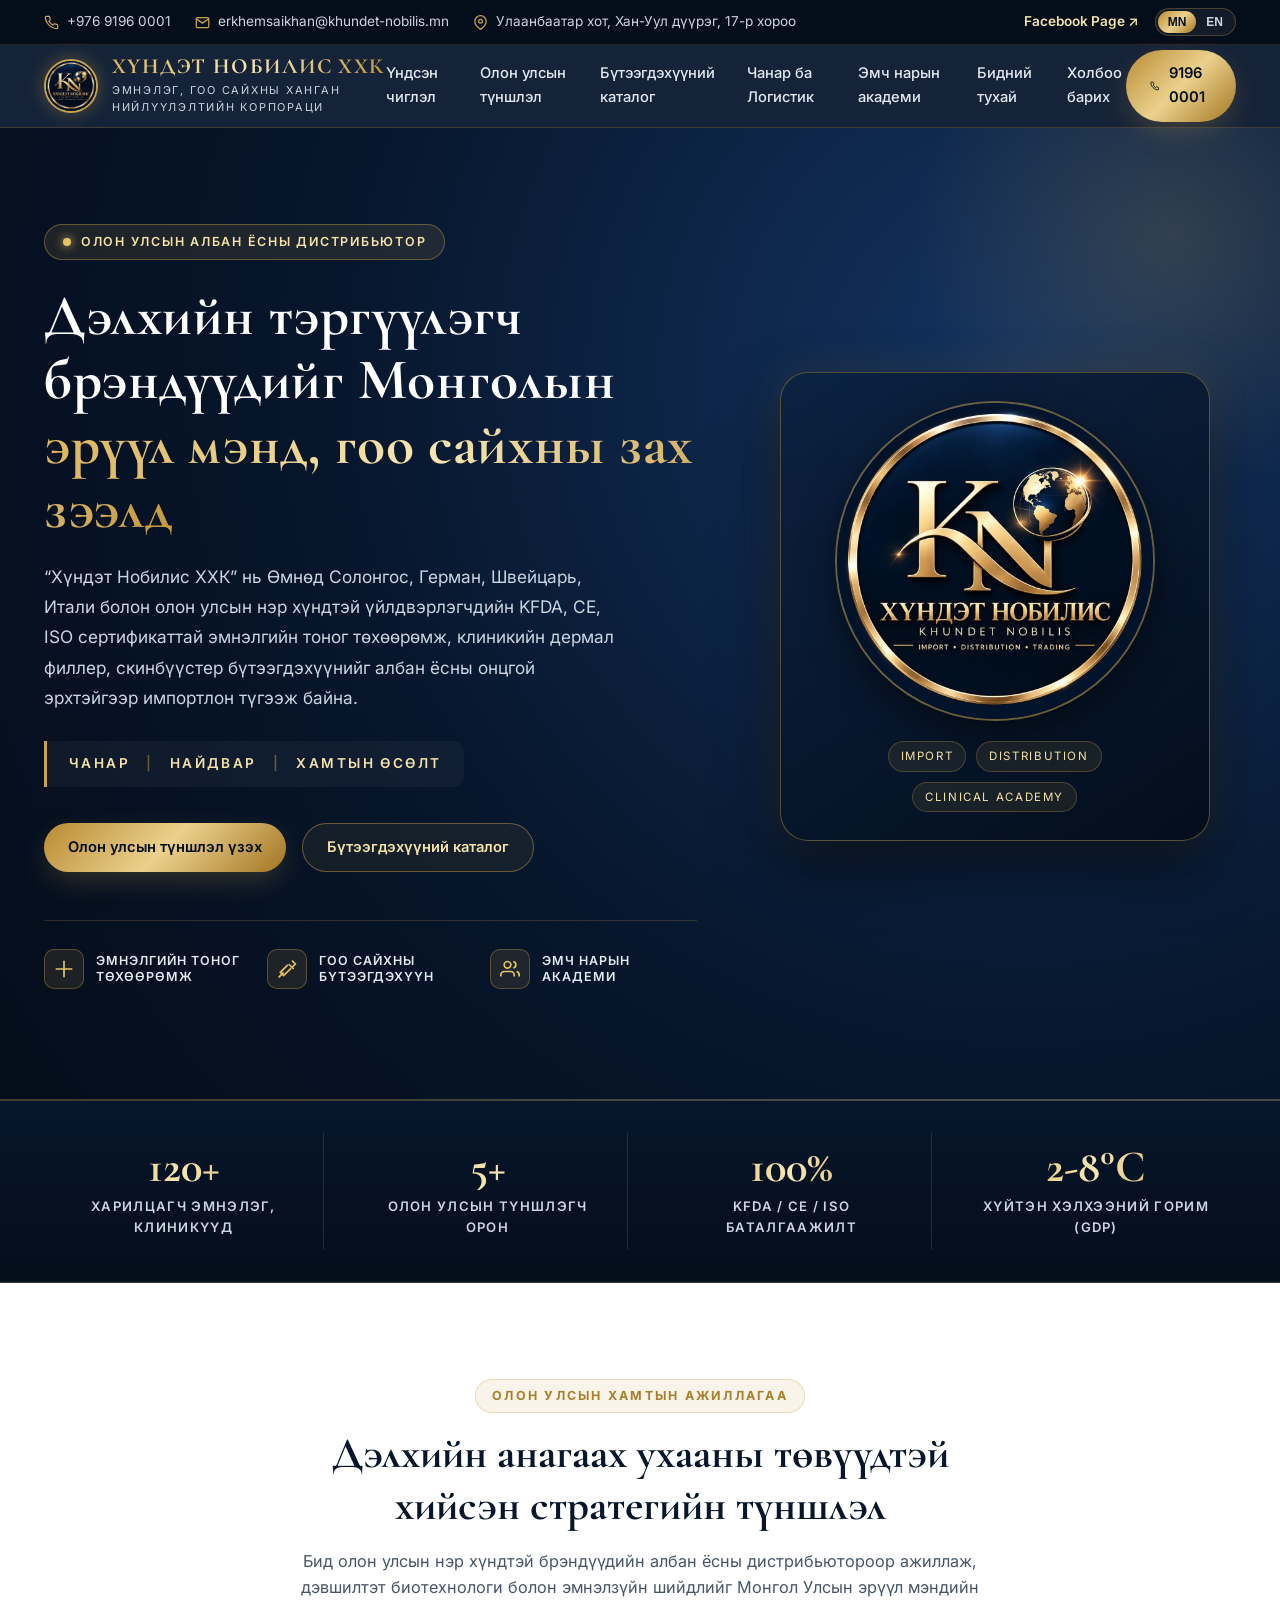
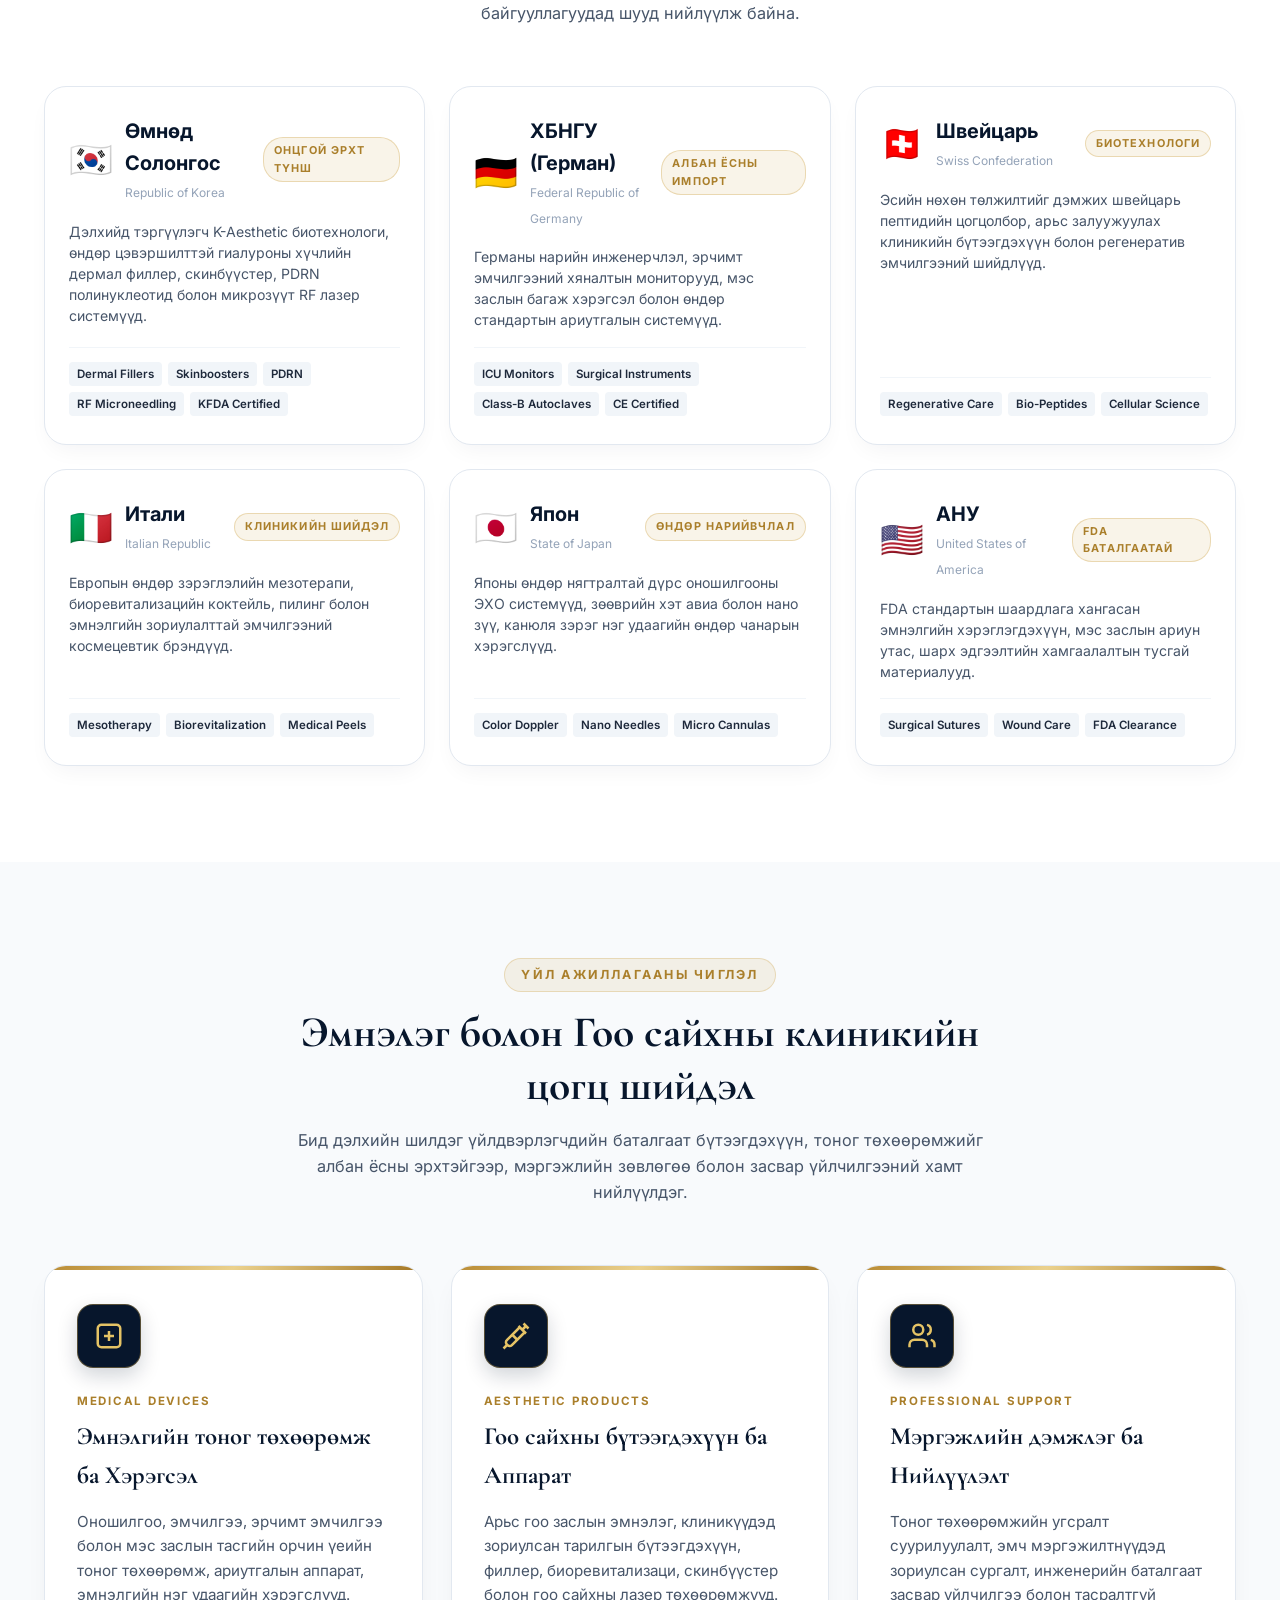
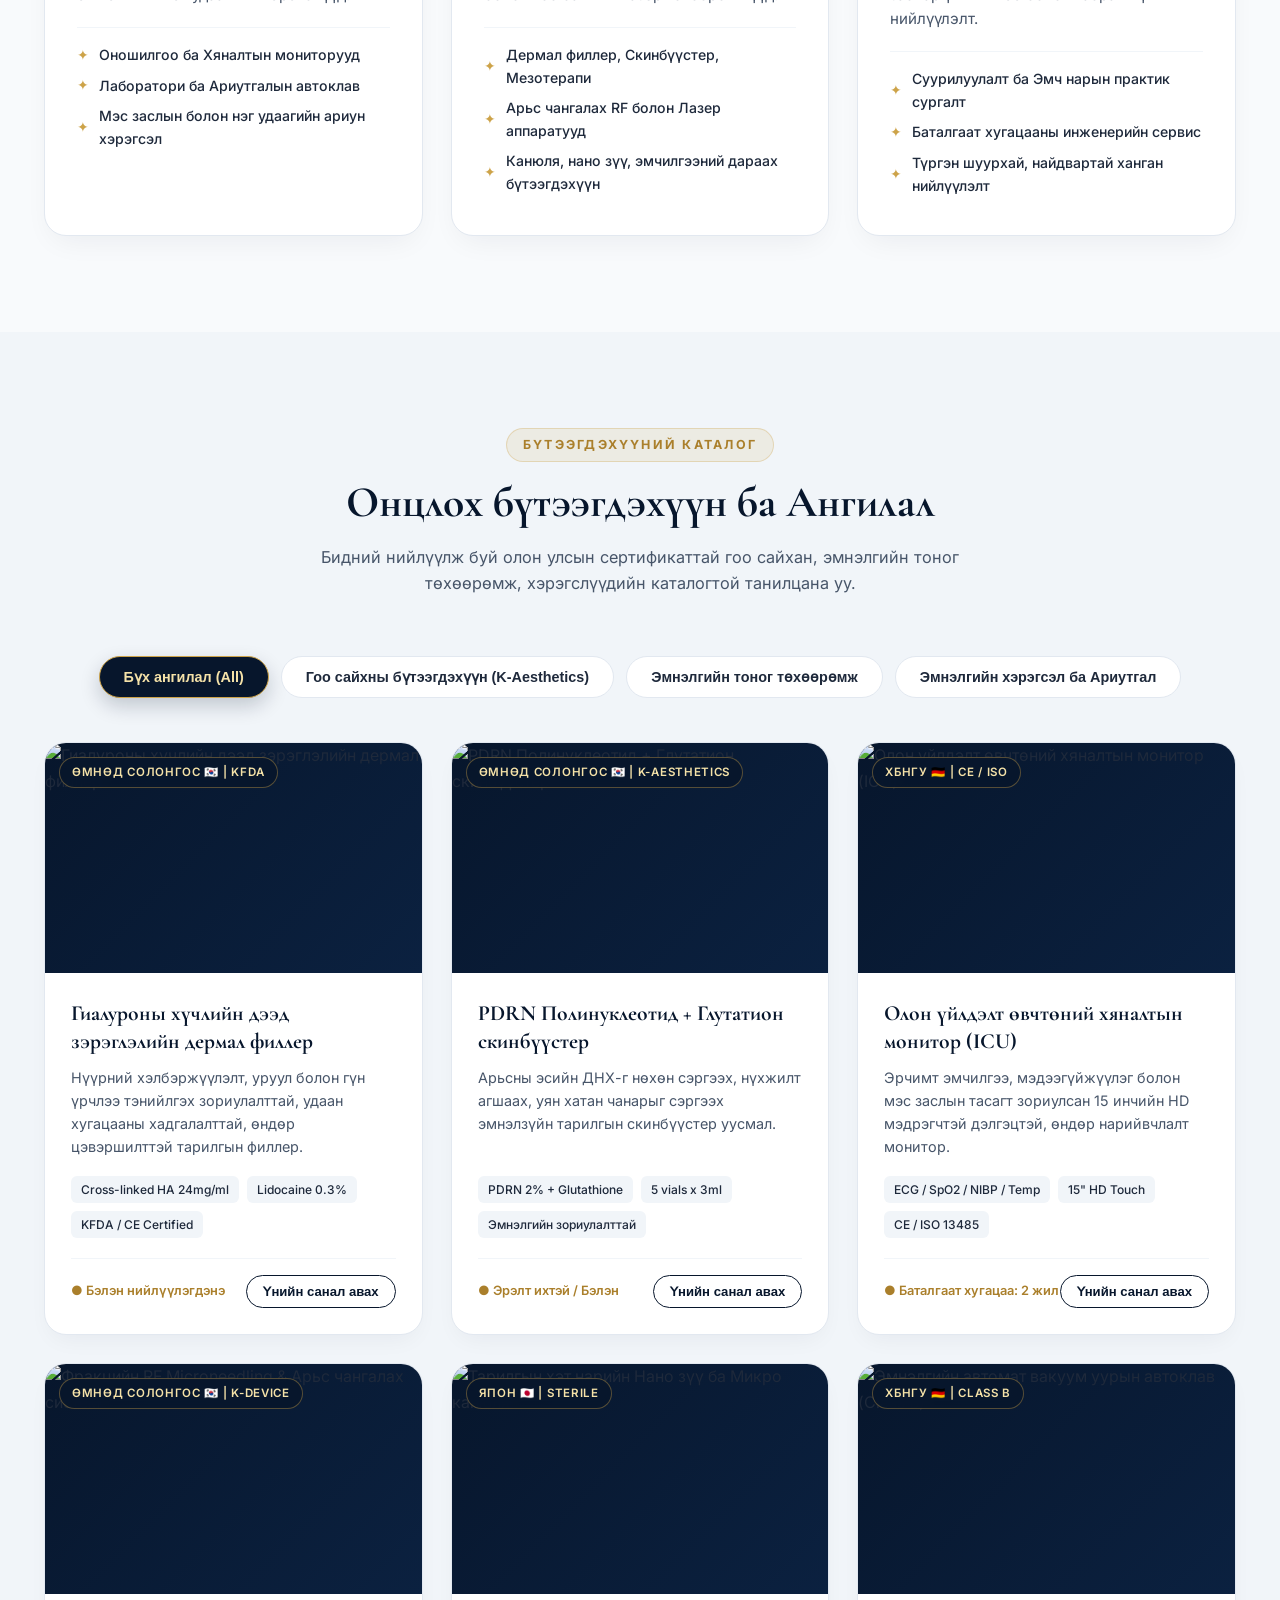
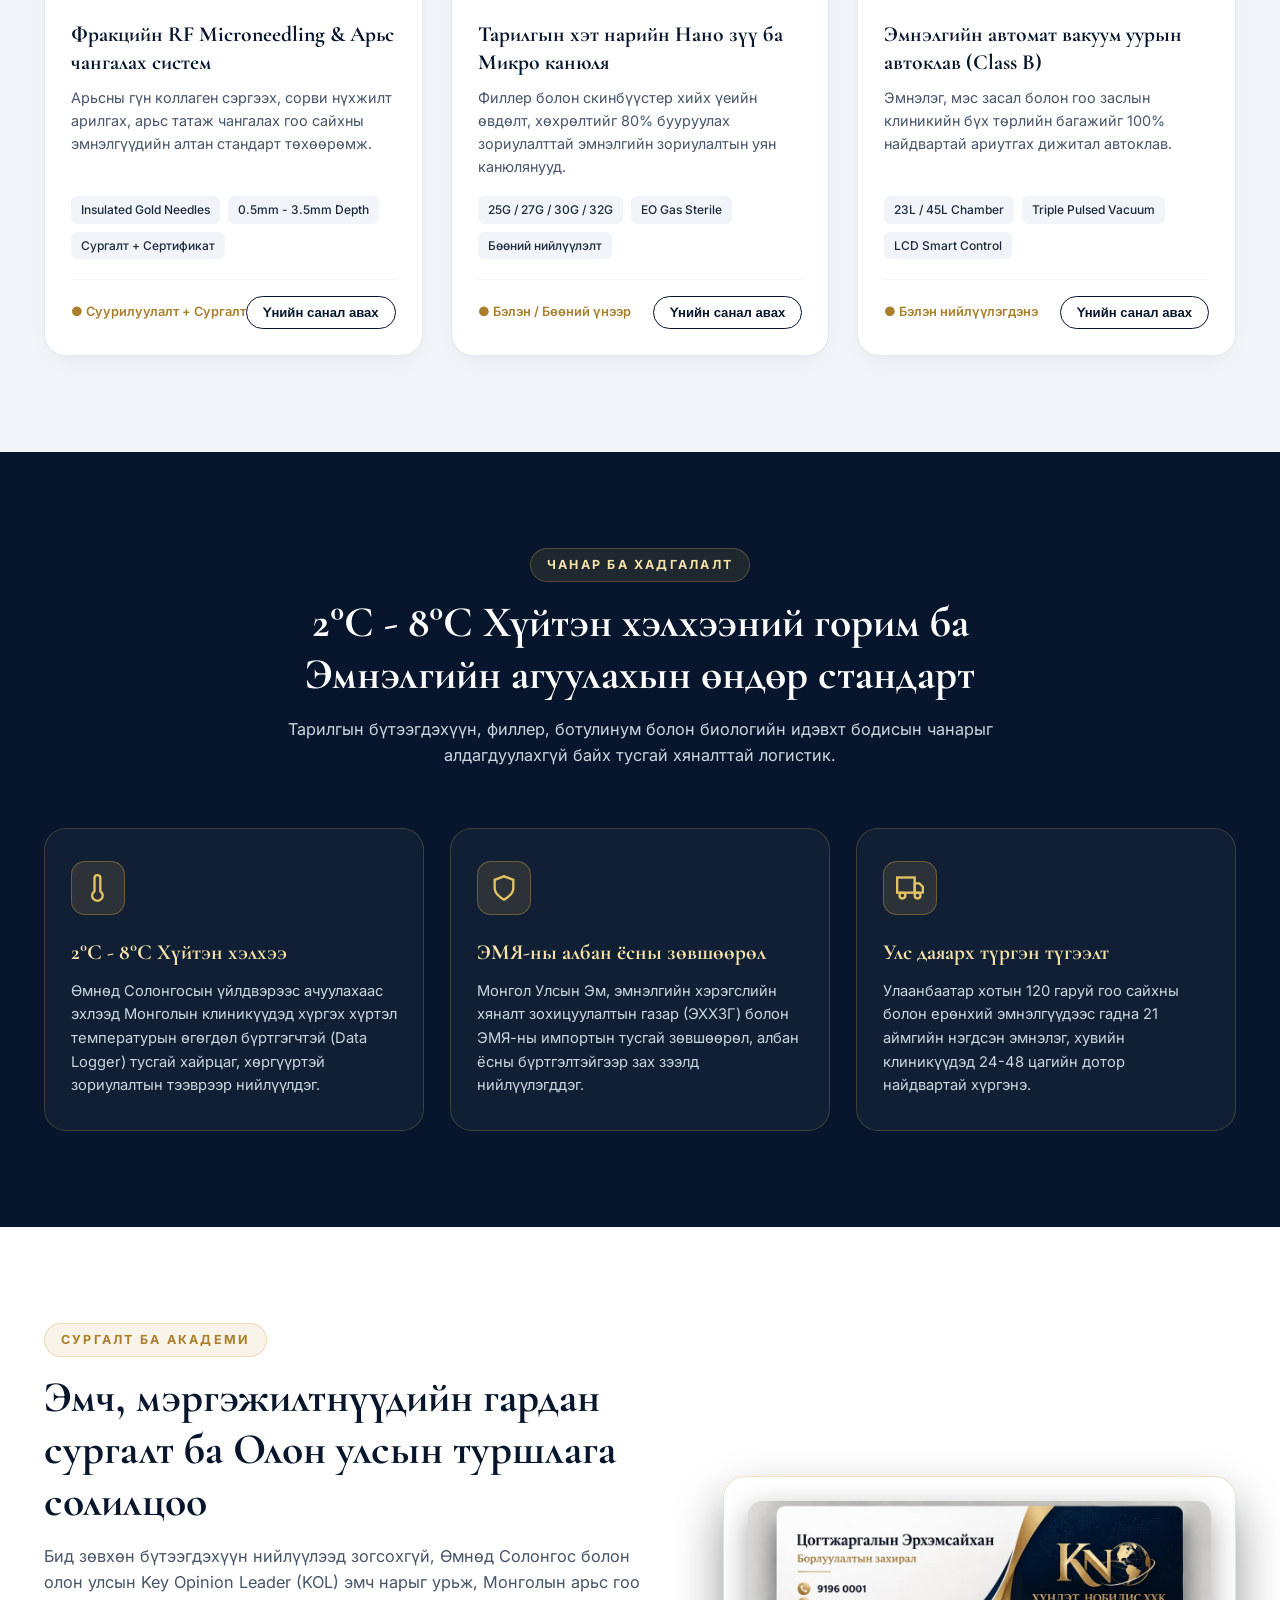
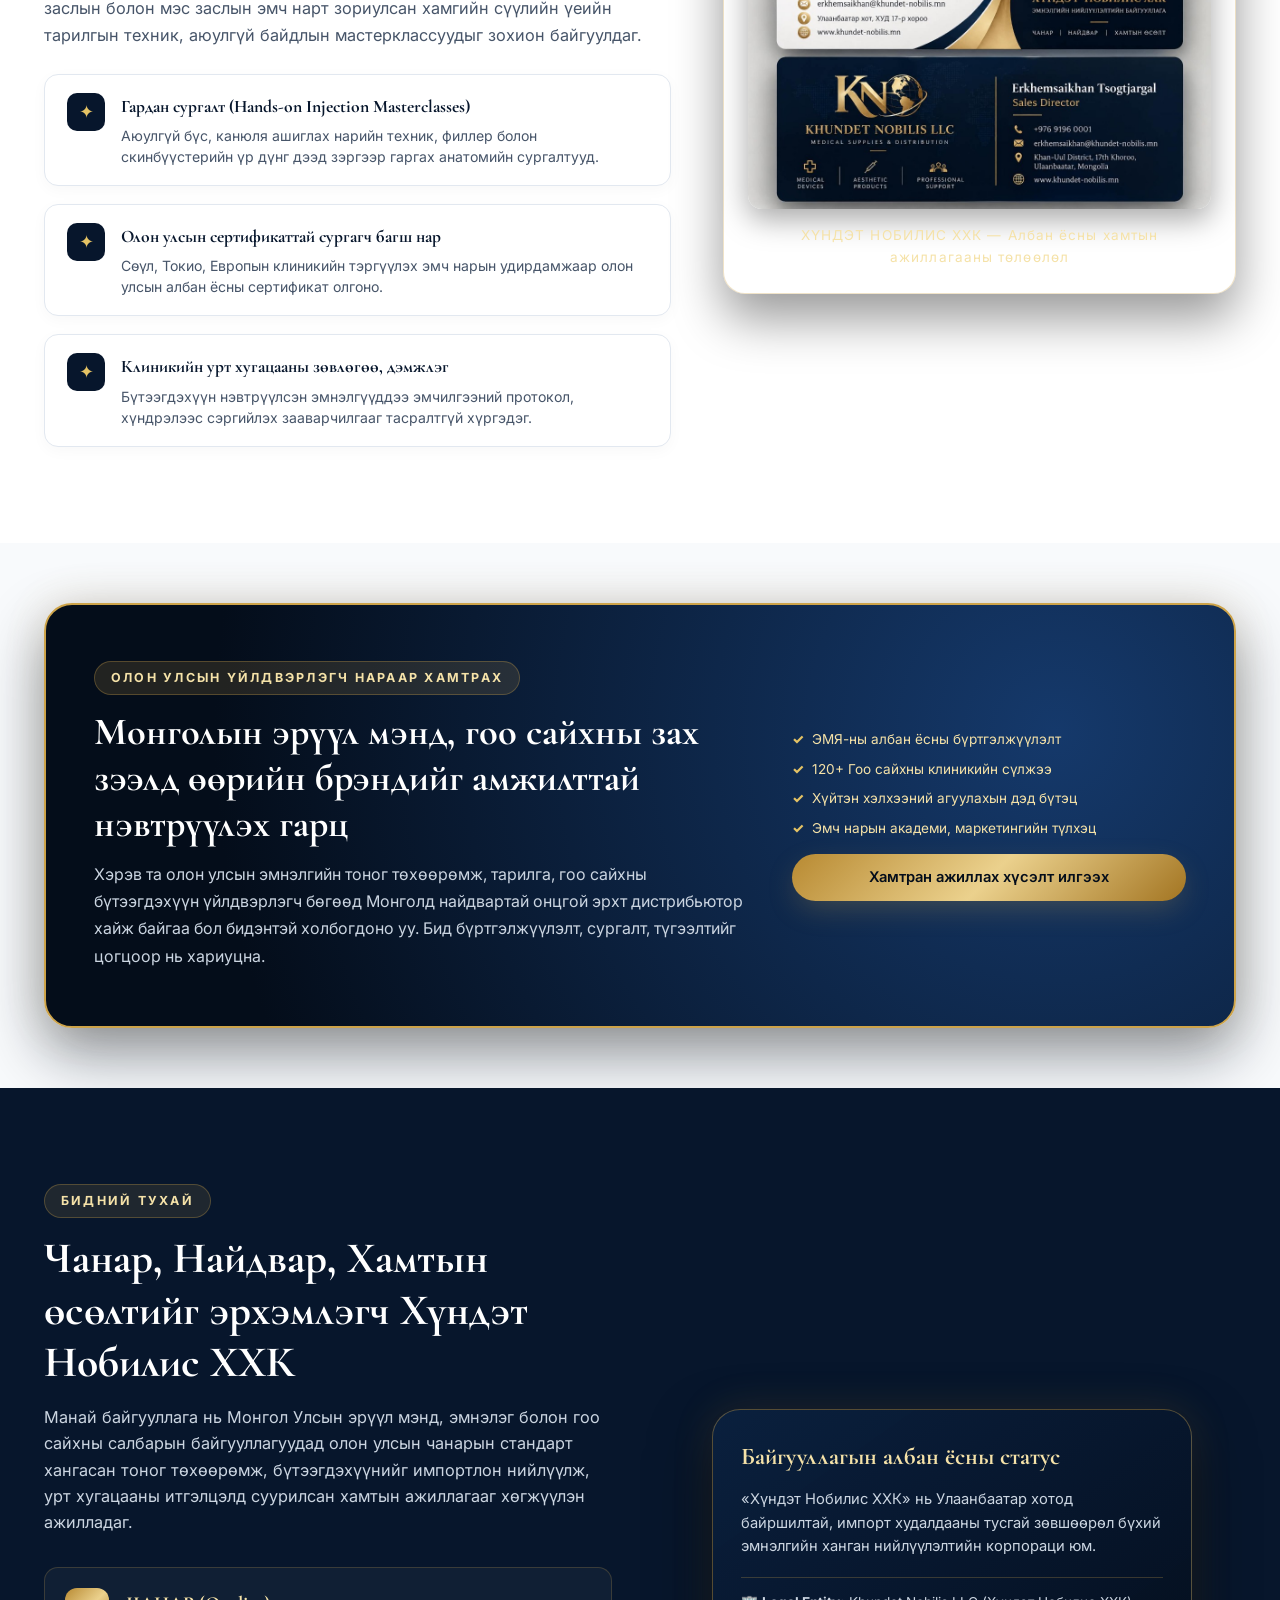
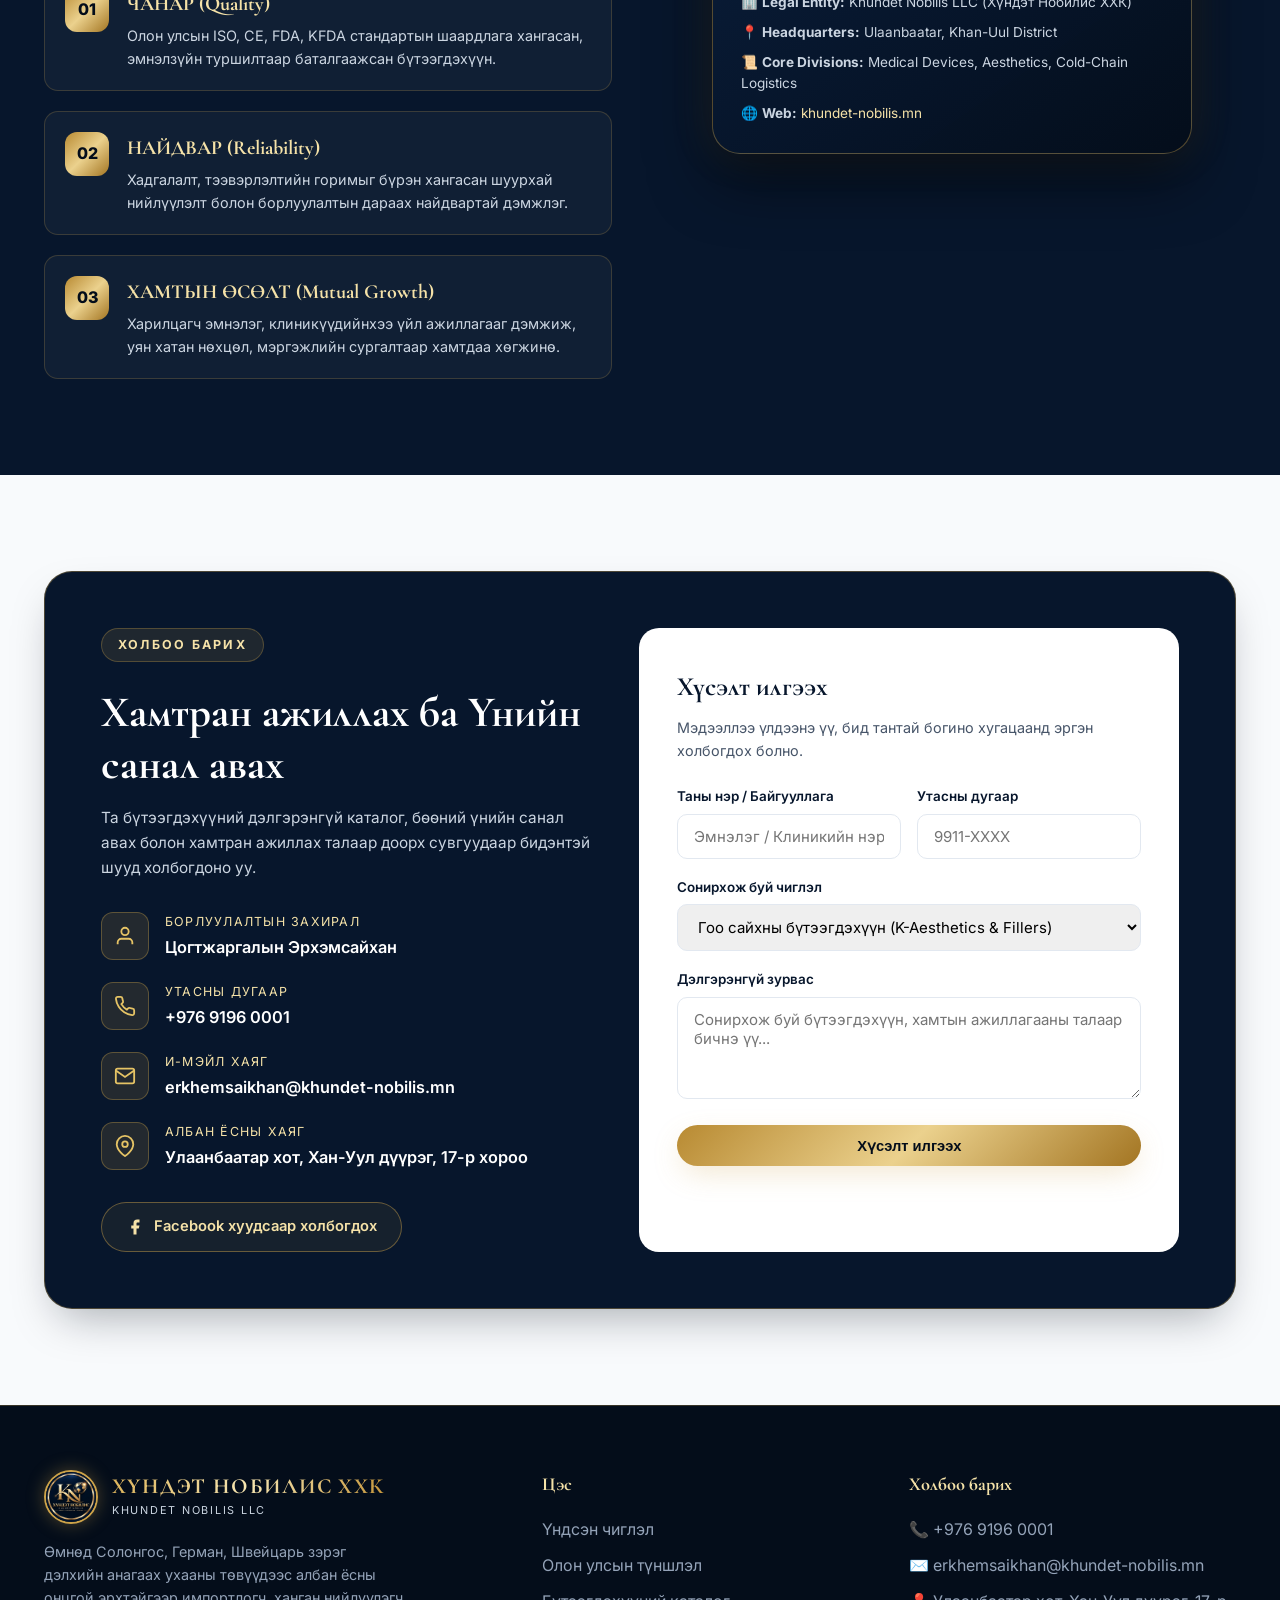
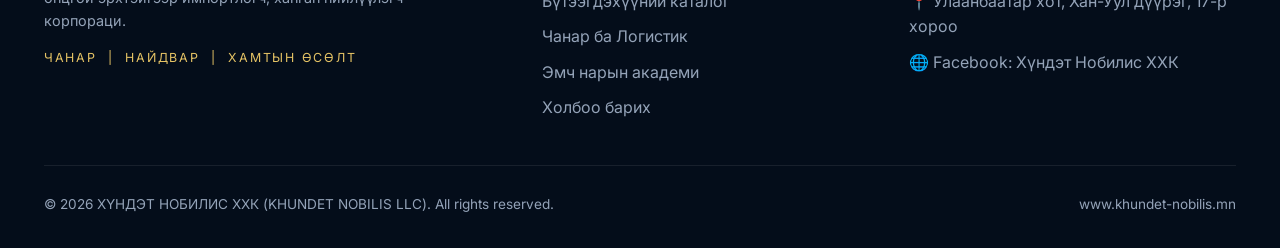
==== commit 9149fbdd: "feat: add global partner sourcing, cold-chain logistics, and clinical academy sections for internati" ====
--- a/index.html
+++ b/index.html
@@ -3,8 +3,8 @@
 <head>
   <meta charset="UTF-8" />
   <meta name="viewport" content="width=device-width, initial-scale=1.0" />
-  <title>ХҮНДЭТ НОБИЛИС ХХК | Эмнэлгийн Нийлүүлэлтийн Байгууллага (Khundet Nobilis LLC)</title>
-  <meta name="description" content="Хүндэт Нобилис ХХК - Эмнэлгийн тоног төхөөрөмж, гоо сайхны бүтээгдэхүүн, эмнэлгийн хэрэгслийн импорт, ханган нийлүүлэлт, худалдаа. Чанар | Найдвар | Хамтын өсөлт." />
+  <title>ХҮНДЭТ НОБИЛИС ХХК | Эмнэлэг, Гоо сайхны Импорт, Ханган Нийлүүлэлтийн Корпораци (Khundet Nobilis LLC)</title>
+  <meta name="description" content="Хүндэт Нобилис ХХК - Олон улсын баталгаат эмнэлгийн тоног төхөөрөмж, клиникийн гоо сайхны бүтээгдэхүүн, филлер, скинбүүстерийн албан ёсны импорт, ханган нийлүүлэлт, сургалтын төв. Чанар | Найдвар | Хамтын өсөлт." />
   <link rel="icon" type="image/jpeg" href="assets/logo.jpg" />
   <link rel="preconnect" href="https://fonts.googleapis.com" />
   <link rel="preconnect" href="https://fonts.gstatic.com" crossorigin />
@@ -27,7 +27,7 @@
         </a>
         <span>
           <svg width="15" height="15" viewBox="0 0 24 24" fill="none" stroke="currentColor" stroke-width="2"><path d="M21 10c0 7-9 13-9 13s-9-6-9-13a9 9 0 0 1 18 0z"/><circle cx="12" cy="10" r="3"/></svg>
-          <span data-mn="Улаанбаатар хот, ХУД 17-р хороо" data-en="Khan-Uul District, 17th Khoroo, Ulaanbaatar">Улаанбаатар хот, ХУД 17-р хороо</span>
+          <span data-mn="Улаанбаатар хот, Хан-Уул дүүрэг, 17-р хороо" data-en="Khan-Uul District, 17th Khoroo, Ulaanbaatar, Mongolia">Улаанбаатар хот, Хан-Уул дүүрэг, 17-р хороо</span>
         </span>
       </div>
       <div class="topbar-right">
@@ -49,13 +49,16 @@
         <img src="assets/logo.jpg" alt="Хүндэт Нобилис ХХК Лого" class="brand-logo" />
         <div class="brand-text">
           <span class="brand-title" data-mn="ХҮНДЭТ НОБИЛИС ХХК" data-en="KHUNDET NOBILIS LLC">ХҮНДЭТ НОБИЛИС ХХК</span>
-          <span class="brand-subtitle" data-mn="Эмнэлгийн нийлүүлэлтийн байгууллага" data-en="Medical Supplies & Distribution">Эмнэлгийн нийлүүлэлтийн байгууллага</span>
+          <span class="brand-subtitle" data-mn="Эмнэлэг, Гоо сайхны ханган нийлүүлэлтийн корпораци" data-en="Medical & Aesthetic Sourcing Corporation">Эмнэлэг, Гоо сайхны ханган нийлүүлэлтийн корпораци</span>
         </div>
       </a>
 
       <nav class="nav-links" id="navLinks">
-        <a href="#pillars" data-mn="Үндсэн чиглэл" data-en="Core Pillars">Үндсэн чиглэл</a>
-        <a href="#products" data-mn="Бүтээгдэхүүний ангилал" data-en="Products">Бүтээгдэхүүний ангилал</a>
+        <a href="#pillars" data-mn="Үндсэн чиглэл" data-en="Divisions">Үндсэн чиглэл</a>
+        <a href="#partners" data-mn="Олон улсын түншлэл" data-en="Global Partners">Олон улсын түншлэл</a>
+        <a href="#products" data-mn="Бүтээгдэхүүний каталог" data-en="Products">Бүтээгдэхүүний каталог</a>
+        <a href="#logistics" data-mn="Чанар ба Логистик" data-en="Quality & Cold-Chain">Чанар ба Логистик</a>
+        <a href="#academy" data-mn="Эмч нарын академи" data-en="Clinical Academy">Эмч нарын академи</a>
         <a href="#about" data-mn="Бидний тухай" data-en="About Us">Бидний тухай</a>
         <a href="#contact" data-mn="Холбоо барих" data-en="Contact">Холбоо барих</a>
       </nav>
@@ -78,15 +81,15 @@
       <div class="hero-content">
         <div class="hero-badge">
           <span class="hero-badge-dot"></span>
-          <span data-mn="ЭМНЭЛГИЙН НИЙЛҮҮЛЭЛТИЙН БАЙГУУЛЛАГА" data-en="MEDICAL SUPPLIES & DISTRIBUTION">ЭМНЭЛГИЙН НИЙЛҮҮЛЭЛТИЙН БАЙГУУЛЛАГА</span>
-        </div>
-
-        <h1 class="hero-title" data-mn="Эрүүл мэнд, гоо сайхны салбарын <span class='gold-highlight'>найдвартай ханган нийлүүлэгч</span>" data-en="Your Trusted Partner in <span class='gold-highlight'>Medical & Aesthetic Supplies</span>">
-          Эрүүл мэнд, гоо сайхны салбарын <span class="gold-highlight">найдвартай ханган нийлүүлэгч</span>
+          <span data-mn="ОЛОН УЛСЫН АЛБАН ЁСНЫ ДИСТРИБЬЮТОР" data-en="AUTHORIZED INTERNATIONAL DISTRIBUTOR">ОЛОН УЛСЫН АЛБАН ЁСНЫ ДИСТРИБЬЮТОР</span>
+        </div>
+
+        <h1 class="hero-title" data-mn="Дэлхийн тэргүүлэгч брэндүүдийг Монголын <span class='gold-highlight'>эрүүл мэнд, гоо сайхны зах зээлд</span>" data-en="Bridging Leading Global Brands with <span class='gold-highlight'>Mongolia's Healthcare & Aesthetics</span>">
+          Дэлхийн тэргүүлэгч брэндүүдийг Монголын <span class="gold-highlight">эрүүл мэнд, гоо сайхны зах зээлд</span>
         </h1>
 
-        <p class="hero-description" data-mn="“Хүндэт Нобилис ХХК” нь олон улсын стандартад нийцсэн эмнэлгийн тоног төхөөрөмж, гоо сайхны клиникийн бүтээгдэхүүн болон эмнэлгийн хэрэгслийн импорт, худалдаа, мэргэжлийн ханган нийлүүлэлтийн цогц үйлчилгээг үзүүлж байна." data-en="Khundet Nobilis LLC specializes in the import, distribution, and trading of certified international medical devices, clinical aesthetic products, and professional healthcare supplies across Mongolia.">
-          “Хүндэт Нобилис ХХК” нь олон улсын стандартад нийцсэн эмнэлгийн тоног төхөөрөмж, гоо сайхны клиникийн бүтээгдэхүүн болон эмнэлгийн хэрэгслийн импорт, худалдаа, мэргэжлийн ханган нийлүүлэлтийн цогц үйлчилгээг үзүүлж байна.
+        <p class="hero-description" data-mn="“Хүндэт Нобилис ХХК” нь Өмнөд Солонгос, Герман, Швейцарь, Итали болон олон улсын нэр хүндтэй үйлдвэрлэгчдийн KFDA, CE, ISO сертификаттай эмнэлгийн тоног төхөөрөмж, клиникийн дермал филлер, скинбүүстер бүтээгдэхүүнийг албан ёсны онцгой эрхтэйгээр импортлон түгээж байна." data-en="Khundet Nobilis LLC is a premier licensed importer and exclusive distributor of internationally certified (KFDA, CE, ISO 13485) medical devices, clinical dermal fillers, skinboosters, and advanced aesthetic technologies across Mongolia.">
+          “Хүндэт Нобилис ХХК” нь Өмнөд Солонгос, Герман, Швейцарь, Итали болон олон улсын нэр хүндтэй үйлдвэрлэгчдийн KFDA, CE, ISO сертификаттай эмнэлгийн тоног төхөөрөмж, клиникийн дермал филлер, скинбүүстер бүтээгдэхүүнийг албан ёсны онцгой эрхтэйгээр импортлон түгээж байна.
         </p>
 
         <div class="hero-motto">
@@ -98,11 +101,11 @@
         </div>
 
         <div class="hero-buttons">
-          <a href="#products" class="btn btn-gold" data-mn="Бүтээгдэхүүний ангилал үзэх" data-en="Explore Product Categories">
-            Бүтээгдэхүүний ангилал үзэх
+          <a href="#partners" class="btn btn-gold" data-mn="Олон улсын түншлэл үзэх" data-en="Global Partner Network">
+            Олон улсын түншлэл үзэх
           </a>
-          <a href="#contact" class="btn btn-outline-gold" data-mn="Хамтран ажиллах / Холбогдох" data-en="Partner With Us">
-            Хамтран ажиллах / Холбогдох
+          <a href="#products" class="btn btn-outline-gold" data-mn="Бүтээгдэхүүний каталог" data-en="Explore Catalog">
+            Бүтээгдэхүүний каталог
           </a>
         </div>
 
@@ -123,7 +126,7 @@
             <div class="mini-pillar-icon">
               <svg width="20" height="20" viewBox="0 0 24 24" fill="none" stroke="currentColor" stroke-width="2"><path d="M17 21v-2a4 4 0 0 0-4-4H5a4 4 0 0 0-4 4v2"/><circle cx="9" cy="7" r="4"/><path d="M23 21v-2a4 4 0 0 0-3-3.87"/><path d="M16 3.13a4 4 0 0 1 0 7.75"/></svg>
             </div>
-            <div class="mini-pillar-text" data-mn="Мэргэжлийн дэмжлэг" data-en="Professional Support">Мэргэжлийн дэмжлэг</div>
+            <div class="mini-pillar-text" data-mn="Эмч нарын академи" data-en="Clinical Academy">Эмч нарын академи</div>
           </div>
         </div>
       </div>
@@ -134,7 +137,183 @@
           <div class="hero-showcase-tags">
             <span>IMPORT</span>
             <span>DISTRIBUTION</span>
-            <span>TRADING</span>
+            <span>CLINICAL ACADEMY</span>
+          </div>
+        </div>
+      </div>
+    </div>
+  </section>
+
+  <!-- Credibility & Trust Stats Bar -->
+  <section class="trust-stats-bar">
+    <div class="container">
+      <div class="stats-grid">
+        <div class="stat-item">
+          <div class="stat-number">120+</div>
+          <div class="stat-label" data-mn="Харилцагч эмнэлэг, клиникүүд" data-en="Partner Hospitals & Clinics">Харилцагч эмнэлэг, клиникүүд</div>
+        </div>
+        <div class="stat-item">
+          <div class="stat-number">5+</div>
+          <div class="stat-label" data-mn="Олон улсын түншлэгч орон" data-en="Global Sourcing Countries">Олон улсын түншлэгч орон</div>
+        </div>
+        <div class="stat-item">
+          <div class="stat-number">100%</div>
+          <div class="stat-label" data-mn="KFDA / CE / ISO баталгаажилт" data-en="KFDA / CE / ISO Certified">KFDA / CE / ISO баталгаажилт</div>
+        </div>
+        <div class="stat-item">
+          <div class="stat-number">2-8°C</div>
+          <div class="stat-label" data-mn="Хүйтэн хэлхээний горим (GDP)" data-en="Cold-Chain Logistics (GDP)">Хүйтэн хэлхээний горим (GDP)</div>
+        </div>
+      </div>
+    </div>
+  </section>
+
+  <!-- Global Sourcing & Country Partnerships Section -->
+  <section class="section" id="partners" style="background: var(--white);">
+    <div class="container">
+      <div class="section-header">
+        <span class="section-eyebrow" data-mn="ОЛОН УЛСЫН ХАМТЫН АЖИЛЛАГАА" data-en="GLOBAL SOURCING & BRAND PORTFOLIO">ОЛОН УЛСЫН ХАМТЫН АЖИЛЛАГАА</span>
+        <h2 class="section-title" data-mn="Дэлхийн анагаах ухааны төвүүдтэй хийсэн стратегийн түншлэл" data-en="Strategic Sourcing Partnerships with Global Medical Leaders">
+          Дэлхийн анагаах ухааны төвүүдтэй хийсэн стратегийн түншлэл
+        </h2>
+        <p class="section-subtitle" data-mn="Бид олон улсын нэр хүндтэй брэндүүдийн албан ёсны дистрибьютороор ажиллаж, дэвшилтэт биотехнологи болон эмнэлзүйн шийдлийг Монгол Улсын эрүүл мэндийн байгууллагуудад шууд нийлүүлж байна." data-en="We serve as the authorized national distribution gateway for top biomedical and aesthetic manufacturers, delivering cutting-edge technologies directly to Mongolian clinics.">
+          Бид олон улсын нэр хүндтэй брэндүүдийн албан ёсны дистрибьютороор ажиллаж, дэвшилтэт биотехнологи болон эмнэлзүйн шийдлийг Монгол Улсын эрүүл мэндийн байгууллагуудад шууд нийлүүлж байна.
+        </p>
+      </div>
+
+      <div class="countries-grid">
+        <!-- Partner 1: South Korea -->
+        <div class="country-card">
+          <div class="country-card-header">
+            <div class="country-flag-wrap">
+              <span class="country-flag-icon">🇰🇷</span>
+              <div>
+                <div class="country-name" data-mn="Өмнөд Солонгос" data-en="South Korea">Өмнөд Солонгос</div>
+                <small style="color: var(--slate-400); font-size: 0.75rem;">Republic of Korea</small>
+              </div>
+            </div>
+            <span class="country-status-badge" data-mn="Онцгой эрхт түнш" data-en="Exclusive Partner">Онцгой эрхт түнш</span>
+          </div>
+          <p class="country-focus" data-mn="Дэлхийд тэргүүлэгч K-Aesthetic биотехнологи, өндөр цэвэршилттэй гиалуроны хүчлийн дермал филлер, скинбүүстер, PDRN полинуклеотид болон микрозүүт RF лазер системүүд." data-en="Leading K-Aesthetics biotechnology: ultra-pure cross-linked HA dermal fillers, skinboosters, salmon PDRN, and fractional RF clinical aesthetic devices.">
+            Дэлхийд тэргүүлэгч K-Aesthetic биотехнологи, өндөр цэвэршилттэй гиалуроны хүчлийн дермал филлер, скинбүүстер, PDRN полинуклеотид болон микрозүүт RF лазер системүүд.
+          </p>
+          <div class="country-tags">
+            <span class="country-tag">Dermal Fillers</span>
+            <span class="country-tag">Skinboosters</span>
+            <span class="country-tag">PDRN</span>
+            <span class="country-tag">RF Microneedling</span>
+            <span class="country-tag">KFDA Certified</span>
+          </div>
+        </div>
+
+        <!-- Partner 2: Germany -->
+        <div class="country-card">
+          <div class="country-card-header">
+            <div class="country-flag-wrap">
+              <span class="country-flag-icon">🇩🇪</span>
+              <div>
+                <div class="country-name" data-mn="ХБНГУ (Герман)" data-en="Germany">ХБНГУ (Герман)</div>
+                <small style="color: var(--slate-400); font-size: 0.75rem;">Federal Republic of Germany</small>
+              </div>
+            </div>
+            <span class="country-status-badge" data-mn="Албан ёсны импорт" data-en="Official Import">Албан ёсны импорт</span>
+          </div>
+          <p class="country-focus" data-mn="Германы нарийн инженерчлэл, эрчимт эмчилгээний хяналтын мониторууд, мэс заслын багаж хэрэгсэл болон өндөр стандартын ариутгалын системүүд." data-en="German engineering precision: intensive care multi-parameter monitors, titanium surgical instruments, and Class-B medical autoclaves.">
+            Германы нарийн инженерчлэл, эрчимт эмчилгээний хяналтын мониторууд, мэс заслын багаж хэрэгсэл болон өндөр стандартын ариутгалын системүүд.
+          </p>
+          <div class="country-tags">
+            <span class="country-tag">ICU Monitors</span>
+            <span class="country-tag">Surgical Instruments</span>
+            <span class="country-tag">Class-B Autoclaves</span>
+            <span class="country-tag">CE Certified</span>
+          </div>
+        </div>
+
+        <!-- Partner 3: Switzerland -->
+        <div class="country-card">
+          <div class="country-card-header">
+            <div class="country-flag-wrap">
+              <span class="country-flag-icon">🇨🇭</span>
+              <div>
+                <div class="country-name" data-mn="Швейцарь" data-en="Switzerland">Швейцарь</div>
+                <small style="color: var(--slate-400); font-size: 0.75rem;">Swiss Confederation</small>
+              </div>
+            </div>
+            <span class="country-status-badge" data-mn="Биотехнологи" data-en="Biotech Solutions">Биотехнологи</span>
+          </div>
+          <p class="country-focus" data-mn="Эсийн нөхөн төлжилтийг дэмжих швейцарь пептидийн цогцолбор, арьс залуужуулах клиникийн бүтээгдэхүүн болон регенератив эмчилгээний шийдлүүд." data-en="Premium Swiss cellular regeneration, bioactive peptide complexes, clinical skin revitalization, and regenerative medicine solutions.">
+            Эсийн нөхөн төлжилтийг дэмжих швейцарь пептидийн цогцолбор, арьс залуужуулах клиникийн бүтээгдэхүүн болон регенератив эмчилгээний шийдлүүд.
+          </p>
+          <div class="country-tags">
+            <span class="country-tag">Regenerative Care</span>
+            <span class="country-tag">Bio-Peptides</span>
+            <span class="country-tag">Cellular Science</span>
+          </div>
+        </div>
+
+        <!-- Partner 4: Italy -->
+        <div class="country-card">
+          <div class="country-card-header">
+            <div class="country-flag-wrap">
+              <span class="country-flag-icon">🇮🇹</span>
+              <div>
+                <div class="country-name" data-mn="Итали" data-en="Italy">Итали</div>
+                <small style="color: var(--slate-400); font-size: 0.75rem;">Italian Republic</small>
+              </div>
+            </div>
+            <span class="country-status-badge" data-mn="Клиникийн шийдэл" data-en="Clinical Solutions">Клиникийн шийдэл</span>
+          </div>
+          <p class="country-focus" data-mn="Европын өндөр зэрэглэлийн мезотерапи, биоревитализацийн коктейль, пилинг болон эмнэлгийн зориулалттай эмчилгээний космецевтик брэндүүд." data-en="Italian high-grade mesotherapy cocktails, biorevitalization solutions, medical chemical peels, and dermatological cosmeceuticals.">
+            Европын өндөр зэрэглэлийн мезотерапи, биоревитализацийн коктейль, пилинг болон эмнэлгийн зориулалттай эмчилгээний космецевтик брэндүүд.
+          </p>
+          <div class="country-tags">
+            <span class="country-tag">Mesotherapy</span>
+            <span class="country-tag">Biorevitalization</span>
+            <span class="country-tag">Medical Peels</span>
+          </div>
+        </div>
+
+        <!-- Partner 5: Japan -->
+        <div class="country-card">
+          <div class="country-card-header">
+            <div class="country-flag-wrap">
+              <span class="country-flag-icon">🇯🇵</span>
+              <div>
+                <div class="country-name" data-mn="Япон" data-en="Japan">Япон</div>
+                <small style="color: var(--slate-400); font-size: 0.75rem;">State of Japan</small>
+              </div>
+            </div>
+            <span class="country-status-badge" data-mn="Өндөр нарийвчлал" data-en="Precision Diagnostics">Өндөр нарийвчлал</span>
+          </div>
+          <p class="country-focus" data-mn="Японы өндөр нягтралтай дүрс оношилгооны ЭХО системүүд, зөөврийн хэт авиа болон нано зүү, канюля зэрэг нэг удаагийн өндөр чанарын хэрэгслүүд." data-en="High-definition ultrasound Doppler diagnostic imaging, portable clinical probes, ultra-fine nano needles, and painless micro-cannulas.">
+            Японы өндөр нягтралтай дүрс оношилгооны ЭХО системүүд, зөөврийн хэт авиа болон нано зүү, канюля зэрэг нэг удаагийн өндөр чанарын хэрэгслүүд.
+          </p>
+          <div class="country-tags">
+            <span class="country-tag">Color Doppler</span>
+            <span class="country-tag">Nano Needles</span>
+            <span class="country-tag">Micro Cannulas</span>
+          </div>
+        </div>
+
+        <!-- Partner 6: United States -->
+        <div class="country-card">
+          <div class="country-card-header">
+            <div class="country-flag-wrap">
+              <span class="country-flag-icon">🇺🇸</span>
+              <div>
+                <div class="country-name" data-mn="АНУ" data-en="United States">АНУ</div>
+                <small style="color: var(--slate-400); font-size: 0.75rem;">United States of America</small>
+              </div>
+            </div>
+            <span class="country-status-badge" data-mn="FDA баталгаатай" data-en="FDA Approved">FDA баталгаатай</span>
+          </div>
+          <p class="country-focus" data-mn="FDA стандартын шаардлага хангасан эмнэлгийн хэрэглэгдэхүүн, мэс заслын ариун утас, шарх эдгээлтийн хамгаалалтын тусгай материалууд." data-en="FDA-cleared hospital grade wound care, sterile absorbable surgical sutures, and specialized clinical barrier materials.">
+            FDA стандартын шаардлага хангасан эмнэлгийн хэрэглэгдэхүүн, мэс заслын ариун утас, шарх эдгээлтийн хамгаалалтын тусгай материалууд.
+          </p>
+          <div class="country-tags">
+            <span class="country-tag">Surgical Sutures</span>
+            <span class="country-tag">Wound Care</span>
+            <span class="country-tag">FDA Clearance</span>
           </div>
         </div>
       </div>
@@ -142,7 +321,7 @@
   </section>
 
   <!-- 3 Core Pillars Section -->
-  <section class="section" id="pillars">
+  <section class="section" id="pillars" style="background: var(--slate-50);">
     <div class="container">
       <div class="section-header">
         <span class="section-eyebrow" data-mn="ҮЙЛ АЖИЛЛАГААНЫ ЧИГЛЭЛ" data-en="CORE BUSINESS DIVISIONS">ҮЙЛ АЖИЛЛАГААНЫ ЧИГЛЭЛ</span>
@@ -213,20 +392,20 @@
   <section class="section" id="products" style="background: var(--slate-100);">
     <div class="container">
       <div class="section-header">
-        <span class="section-eyebrow" data-mn="БҮТЭЭГДЭХҮҮНИЙ КАТАЛОГ" data-en="PRODUCT CATEGORIES">БҮТЭЭГДЭХҮҮНИЙ КАТАЛОГ</span>
+        <span class="section-eyebrow" data-mn="БҮТЭЭГДЭХҮҮНИЙ КАТАЛОГ" data-en="PRODUCT PORTFOLIO">БҮТЭЭГДЭХҮҮНИЙ КАТАЛОГ</span>
         <h2 class="section-title" data-mn="Онцлох бүтээгдэхүүн ба Ангилал" data-en="Featured Products & Categories">
           Онцлох бүтээгдэхүүн ба Ангилал
         </h2>
-        <p class="section-subtitle" data-mn="Та сонирхсон ангиллаа сонгон манай нийлүүлдэг жишээ бүтээгдэхүүнүүдтэй танилцаж, үнийн санал болон дэлгэрэнгүй каталог хүлээн авна уу." data-en="Filter by category below to browse our featured supplies and request a customized quotation or full product catalog.">
-          Та сонирхсон ангиллаа сонгон манай нийлүүлдэг жишээ бүтээгдэхүүнүүдтэй танилцаж, үнийн санал болон дэлгэрэнгүй каталог хүлээн авна уу.
+        <p class="section-subtitle" data-mn="Бидний нийлүүлж буй олон улсын сертификаттай гоо сайхан, эмнэлгийн тоног төхөөрөмж, хэрэгслүүдийн каталогтой танилцана уу." data-en="Explore our curated portfolio of internationally certified aesthetic injectables, diagnostic devices, and clinical consumables.">
+          Бидний нийлүүлж буй олон улсын сертификаттай гоо сайхан, эмнэлгийн тоног төхөөрөмж, хэрэгслүүдийн каталогтой танилцана уу.
         </p>
       </div>
 
       <!-- Category Filter Buttons -->
       <div class="category-tabs">
         <button class="tab-btn active" data-cat="all" data-mn="Бүх ангилал (All)" data-en="All Categories">Бүх ангилал (All)</button>
+        <button class="tab-btn" data-cat="aesthetic" data-mn="Гоо сайхны бүтээгдэхүүн (K-Aesthetics)" data-en="Aesthetic Products">Гоо сайхны бүтээгдэхүүн (K-Aesthetics)</button>
         <button class="tab-btn" data-cat="devices" data-mn="Эмнэлгийн тоног төхөөрөмж" data-en="Medical Devices">Эмнэлгийн тоног төхөөрөмж</button>
-        <button class="tab-btn" data-cat="aesthetic" data-mn="Гоо сайхны бүтээгдэхүүн" data-en="Aesthetic Products">Гоо сайхны бүтээгдэхүүн</button>
         <button class="tab-btn" data-cat="consumables" data-mn="Эмнэлгийн хэрэгсэл ба Ариутгал" data-en="Consumables & Sterilization">Эмнэлгийн хэрэгсэл ба Ариутгал</button>
       </div>
 
@@ -235,8 +414,135 @@
     </div>
   </section>
 
+  <!-- Cold Chain Logistics & Quality Assurance Section -->
+  <section class="section section-dark world-pattern" id="logistics">
+    <div class="container">
+      <div class="section-header">
+        <span class="section-eyebrow" data-mn="ЧАНАР БА ХАДГАЛАЛТ" data-en="COLD-CHAIN LOGISTICS & COMPLIANCE">ЧАНАР БА ХАДГАЛАЛТ</span>
+        <h2 class="section-title" data-mn="2°C - 8°C Хүйтэн хэлхээний горим ба Эмнэлгийн агуулахын өндөр стандарт" data-en="Strict 2°C - 8°C Cold Chain & Medical Storage Standards">
+          2°C - 8°C Хүйтэн хэлхээний горим ба Эмнэлгийн агуулахын өндөр стандарт
+        </h2>
+        <p class="section-subtitle" data-mn="Тарилгын бүтээгдэхүүн, филлер, ботулинум болон биологийн идэвхт бодисын чанарыг алдагдуулахгүй байх тусгай хяналттай логистик." data-en="Preserving the clinical efficacy and biological integrity of injectables, dermal fillers, and diagnostic reagents through temperature-controlled logistics.">
+          Тарилгын бүтээгдэхүүн, филлер, ботулинум болон биологийн идэвхт бодисын чанарыг алдагдуулахгүй байх тусгай хяналттай логистик.
+        </p>
+      </div>
+
+      <div class="logistics-grid">
+        <div class="logistics-card">
+          <div class="logistics-icon">
+            <svg width="28" height="28" viewBox="0 0 24 24" fill="none" stroke="currentColor" stroke-width="2"><path d="M14 14.76V3.5a2.5 2.5 0 0 0-5 0v11.26a4.5 4.5 0 1 0 5 0z"/></svg>
+          </div>
+          <h3 class="logistics-title" data-mn="2°C - 8°C Хүйтэн хэлхээ" data-en="2°C - 8°C Cold-Chain">2°C - 8°C Хүйтэн хэлхээ</h3>
+          <p class="logistics-desc" data-mn="Өмнөд Солонгосын үйлдвэрээс ачуулахаас эхлээд Монголын клиникүүдэд хүргэх хүртэл температурын өгөгдөл бүртгэгчтэй (Data Logger) тусгай хайрцаг, хөргүүртэй зориулалтын тээврээр нийлүүлдэг." data-en="Full temperature data-logging from Korean manufacturer cleanrooms to clinic delivery, maintaining constant validated cooling regimes.">
+            Өмнөд Солонгосын үйлдвэрээс ачуулахаас эхлээд Монголын клиникүүдэд хүргэх хүртэл температурын өгөгдөл бүртгэгчтэй (Data Logger) тусгай хайрцаг, хөргүүртэй зориулалтын тээврээр нийлүүлдэг.
+          </p>
+        </div>
+
+        <div class="logistics-card">
+          <div class="logistics-icon">
+            <svg width="28" height="28" viewBox="0 0 24 24" fill="none" stroke="currentColor" stroke-width="2"><path d="M12 22s8-4 8-10V5l-8-3-8 3v7c0 6 8 10 8 10z"/></svg>
+          </div>
+          <h3 class="logistics-title" data-mn="ЭМЯ-ны албан ёсны зөвшөөрөл" data-en="Regulatory Registration (MOH)">ЭМЯ-ны албан ёсны зөвшөөрөл</h3>
+          <p class="logistics-desc" data-mn="Монгол Улсын Эм, эмнэлгийн хэрэгслийн хяналт зохицуулалтын газар (ЭХХЗГ) болон ЭМЯ-ны импортын тусгай зөвшөөрөл, албан ёсны бүртгэлтэйгээр зах зээлд нийлүүлэгддэг." data-en="Full regulatory compliance with the Ministry of Health and Government Inspection Agencies, ensuring legal and certified market entry.">
+            Монгол Улсын Эм, эмнэлгийн хэрэгслийн хяналт зохицуулалтын газар (ЭХХЗГ) болон ЭМЯ-ны импортын тусгай зөвшөөрөл, албан ёсны бүртгэлтэйгээр зах зээлд нийлүүлэгддэг.
+          </p>
+        </div>
+
+        <div class="logistics-card">
+          <div class="logistics-icon">
+            <svg width="28" height="28" viewBox="0 0 24 24" fill="none" stroke="currentColor" stroke-width="2"><rect x="1" y="3" width="15" height="13"/><polygon points="16 8 20 8 23 11 23 16 16 16 16 8"/><circle cx="5.5" cy="18.5" r="2.5"/><circle cx="18.5" cy="18.5" r="2.5"/></svg>
+          </div>
+          <h3 class="logistics-title" data-mn="Улс даяарх түргэн түгээлт" data-en="Nationwide Distribution">Улс даяарх түргэн түгээлт</h3>
+          <p class="logistics-desc" data-mn="Улаанбаатар хотын 120 гаруй гоо сайхны болон ерөнхий эмнэлгүүдээс гадна 21 аймгийн нэгдсэн эмнэлэг, хувийн клиникүүдэд 24-48 цагийн дотор найдвартай хүргэнэ." data-en="Dependable 24-48 hour delivery network covering over 120 aesthetic centers in Ulaanbaatar and regional hospitals across 21 provinces.">
+            Улаанбаатар хотын 120 гаруй гоо сайхны болон ерөнхий эмнэлгүүдээс гадна 21 аймгийн нэгдсэн эмнэлэг, хувийн клиникүүдэд 24-48 цагийн дотор найдвартай хүргэнэ.
+          </p>
+        </div>
+      </div>
+    </div>
+  </section>
+
+  <!-- Clinical Academy & Workshops Section -->
+  <section class="section" id="academy" style="background: var(--white);">
+    <div class="container academy-grid">
+      <div>
+        <span class="section-eyebrow" data-mn="СУРГАЛТ БА АКАДЕМИ" data-en="CLINICAL ACADEMY & WORKSHOPS">СУРГАЛТ БА АКАДЕМИ</span>
+        <h2 class="section-title" data-mn="Эмч, мэргэжилтнүүдийн гардан сургалт ба Олон улсын туршлага солилцоо" data-en="Physician Training & International Clinical Knowledge Exchange">
+          Эмч, мэргэжилтнүүдийн гардан сургалт ба Олон улсын туршлага солилцоо
+        </h2>
+        <p class="section-subtitle" data-mn="Бид зөвхөн бүтээгдэхүүн нийлүүлээд зогсохгүй, Өмнөд Солонгос болон олон улсын Key Opinion Leader (KOL) эмч нарыг урьж, Монголын арьс гоо заслын болон мэс заслын эмч нарт зориулсан хамгийн сүүлийн үеийн тарилгын техник, аюулгүй байдлын мастерклассуудыг зохион байгуулдаг." data-en="We empower partner clinics through certified clinical workshops, hosting prominent South Korean Key Opinion Leader (KOL) physicians for hands-on aesthetic injection masterclasses in Ulaanbaatar.">
+          Бид зөвхөн бүтээгдэхүүн нийлүүлээд зогсохгүй, Өмнөд Солонгос болон олон улсын Key Opinion Leader (KOL) эмч нарыг урьж, Монголын арьс гоо заслын болон мэс заслын эмч нарт зориулсан хамгийн сүүлийн үеийн тарилгын техник, аюулгүй байдлын мастерклассуудыг зохион байгуулдаг.
+        </p>
+
+        <div class="academy-features">
+          <div class="academy-feat-item">
+            <div class="academy-feat-icon">✦</div>
+            <div class="academy-feat-text">
+              <h4 data-mn="Гардан сургалт (Hands-on Injection Masterclasses)" data-en="Hands-on Injection Masterclasses">Гардан сургалт (Hands-on Injection Masterclasses)</h4>
+              <p data-mn="Аюулгүй бүс, канюля ашиглах нарийн техник, филлер болон скинбүүстерийн үр дүнг дээд зэргээр гаргах анатомийн сургалтууд." data-en="Anatomical danger zones, micro-cannula precision techniques, and maximizing clinical outcomes for fillers and skinboosters.">
+                Аюулгүй бүс, канюля ашиглах нарийн техник, филлер болон скинбүүстерийн үр дүнг дээд зэргээр гаргах анатомийн сургалтууд.
+              </p>
+            </div>
+          </div>
+
+          <div class="academy-feat-item">
+            <div class="academy-feat-icon">✦</div>
+            <div class="academy-feat-text">
+              <h4 data-mn="Олон улсын сертификаттай сургагч багш нар" data-en="Certified International KOL Trainers">Олон улсын сертификаттай сургагч багш нар</h4>
+              <p data-mn="Сөүл, Токио, Европын клиникийн тэргүүлэх эмч нарын удирдамжаар олон улсын албан ёсны сертификат олгоно." data-en="Official certifications issued in partnership with leading aesthetic institutions from Seoul and Europe.">
+                Сөүл, Токио, Европын клиникийн тэргүүлэх эмч нарын удирдамжаар олон улсын албан ёсны сертификат олгоно.
+              </p>
+            </div>
+          </div>
+
+          <div class="academy-feat-item">
+            <div class="academy-feat-icon">✦</div>
+            <div class="academy-feat-text">
+              <h4 data-mn="Клиникийн урт хугацааны зөвлөгөө, дэмжлэг" data-en="Continuous Clinical & Protocol Support">Клиникийн урт хугацааны зөвлөгөө, дэмжлэг</h4>
+              <p data-mn="Бүтээгдэхүүн нэвтрүүлсэн эмнэлгүүддээ эмчилгээний протокол, хүндрэлээс сэргийлэх зааварчилгааг тасралтгүй хүргэдэг." data-en="Providing partner clinics with standardized clinical protocols, patient consultation guides, and safety advisories.">
+                Бүтээгдэхүүн нэвтрүүлсэн эмнэлгүүддээ эмчилгээний протокол, хүндрэлээс сэргийлэх зааварчилгааг тасралтгүй хүргэдэг.
+              </p>
+            </div>
+          </div>
+        </div>
+      </div>
+
+      <div class="card-preview-box">
+        <img src="assets/business-card.jpg" alt="Хүндэт Нобилис ХХК Нэрийн хуудас" />
+        <p class="card-preview-caption" data-mn="ХҮНДЭТ НОБИЛИС ХХК — Албан ёсны хамтын ажиллагааны төлөөлөл" data-en="KHUNDET NOBILIS LLC — Official Corporate Partnership">
+          ХҮНДЭТ НОБИЛИС ХХК — Албан ёсны хамтын ажиллагааны төлөөлөл
+        </p>
+      </div>
+    </div>
+  </section>
+
+  <!-- International Manufacturer Gateway Banner (Targeting the Korean Partner) -->
+  <section class="container">
+    <div class="global-gateway-card">
+      <div>
+        <span class="section-eyebrow" style="color: var(--gold-300); background: rgba(205, 163, 73, 0.15);" data-mn="ОЛОН УЛСЫН ҮЙЛДВЭРЛЭГЧ НАРААР ХАМТРАХ" data-en="FOR INTERNATIONAL MANUFACTURERS">ОЛОН УЛСЫН ҮЙЛДВЭРЛЭГЧ НАРААР ХАМТРАХ</span>
+        <h2 class="global-gateway-title" data-mn="Монголын эрүүл мэнд, гоо сайхны зах зээлд өөрийн брэндийг амжилттай нэвтрүүлэх гарц" data-en="Your Trusted Gateway to the Mongolian Aesthetic & Medical Market">
+          Монголын эрүүл мэнд, гоо сайхны зах зээлд өөрийн брэндийг амжилттай нэвтрүүлэх гарц
+        </h2>
+        <p class="global-gateway-desc" data-mn="Хэрэв та олон улсын эмнэлгийн тоног төхөөрөмж, тарилга, гоо сайхны бүтээгдэхүүн үйлдвэрлэгч бөгөөд Монголд найдвартай онцгой эрхт дистрибьютор хайж байгаа бол бидэнтэй холбогдоно уу. Бид бүртгэлжүүлэлт, сургалт, түгээлтийг цогцоор нь хариуцна." data-en="Are you an international manufacturer seeking an exclusive, highly reputable distributor in Mongolia? Khundet Nobilis LLC provides full MOH regulatory registration, nationwide clinic access, and clinical brand acceleration.">
+          Хэрэв та олон улсын эмнэлгийн тоног төхөөрөмж, тарилга, гоо сайхны бүтээгдэхүүн үйлдвэрлэгч бөгөөд Монголд найдвартай онцгой эрхт дистрибьютор хайж байгаа бол бидэнтэй холбогдоно уу. Бид бүртгэлжүүлэлт, сургалт, түгээлтийг цогцоор нь хариуцна.
+        </p>
+      </div>
+      <div class="global-gateway-actions">
+        <div class="partner-perks">
+          <div class="partner-perk-item" data-mn="ЭМЯ-ны албан ёсны бүртгэлжүүлэлт" data-en="Fast-Track Regulatory Registration (MOH)">ЭМЯ-ны албан ёсны бүртгэлжүүлэлт</div>
+          <div class="partner-perk-item" data-mn="120+ Гоо сайхны клиникийн сүлжээ" data-en="Direct Access to 120+ Premier Aesthetic Clinics">120+ Гоо сайхны клиникийн сүлжээ</div>
+          <div class="partner-perk-item" data-mn="Хүйтэн хэлхээний агуулахын дэд бүтэц" data-en="GDP Cold-Chain Storage & Logistics">Хүйтэн хэлхээний агуулахын дэд бүтэц</div>
+          <div class="partner-perk-item" data-mn="Эмч нарын академи, маркетингийн түлхэц" data-en="Physician KOL Training & Clinical Marketing">Эмч нарын академи, маркетингийн түлхэц</div>
+        </div>
+        <a href="#contact" class="btn btn-gold" style="width: 100%; text-align: center;" data-mn="Хамтран ажиллах хүсэлт илгээх" data-en="Inquire for Distribution Partnership">
+          Хамтран ажиллах хүсэлт илгээх
+        </a>
+      </div>
+    </div>
+  </section>
+
   <!-- About Us & Core Values Section -->
-  <section class="section section-dark world-pattern" id="about">
+  <section class="section section-dark world-pattern" id="about" style="margin-top: 60px;">
     <div class="container about-grid">
       <div>
         <span class="section-eyebrow" data-mn="БИДНИЙ ТУХАЙ" data-en="ABOUT KHUNDET NOBILIS LLC">БИДНИЙ ТУХАЙ</span>
@@ -280,11 +586,19 @@
         </div>
       </div>
 
-      <div class="card-preview-box">
-        <img src="assets/business-card.jpg" alt="Хүндэт Нобилис ХХК Нэрийн хуудас" />
-        <p class="card-preview-caption" data-mn="ХҮНДЭТ НОБИЛИС ХХК — Албан ёсны холбоо барих мэдээлэл" data-en="KHUNDET NOBILIS LLC — Official Corporate Identity">
-          ХҮНДЭТ НОБИЛИС ХХК — Албан ёсны холбоо барих мэдээлэл
-        </p>
+      <div class="hero-visual">
+        <div class="hero-logo-showcase" style="max-width: 480px; text-align: left;">
+          <h3 style="color: var(--gold-300); font-size: 1.5rem; margin-bottom: 12px;" data-mn="Байгууллагын албан ёсны статус" data-en="Corporate Governance">Байгууллагын албан ёсны статус</h3>
+          <p style="color: #cbd5e1; font-size: 0.92rem; line-height: 1.6; margin-bottom: 18px;" data-mn="«Хүндэт Нобилис ХХК» нь Улаанбаатар хотод байршилтай, импорт худалдааны тусгай зөвшөөрөл бүхий эмнэлгийн ханган нийлүүлэлтийн корпораци юм." data-en="Khundet Nobilis LLC is a fully incorporated healthcare distribution company headquartered in Ulaanbaatar, holding official import and medical trading licenses.">
+            «Хүндэт Нобилис ХХК» нь Улаанбаатар хотод байршилтай, импорт худалдааны тусгай зөвшөөрөл бүхий эмнэлгийн ханган нийлүүлэлтийн корпораци юм.
+          </p>
+          <div style="border-top: 1px solid rgba(205, 163, 73, 0.25); padding-top: 14px; display: grid; gap: 8px; font-size: 0.85rem; color: #cbd5e1;">
+            <div>🏢 <strong>Legal Entity:</strong> Khundet Nobilis LLC (Хүндэт Нобилис ХХК)</div>
+            <div>📍 <strong>Headquarters:</strong> Ulaanbaatar, Khan-Uul District</div>
+            <div>📜 <strong>Core Divisions:</strong> Medical Devices, Aesthetics, Cold-Chain Logistics</div>
+            <div>🌐 <strong>Web:</strong> <span style="color: var(--gold-300);">khundet-nobilis.mn</span></div>
+          </div>
+        </div>
       </div>
     </div>
   </section>
@@ -298,7 +612,7 @@
           <h2 class="section-title" style="color: var(--white); margin-top: 10px;" data-mn="Хамтран ажиллах ба Үнийн санал авах" data-en="Request a Catalog or Partnership Quote">
             Хамтран ажиллах ба Үнийн санал авах
           </h2>
-          <p style="color: #cbd5e1; font-size: 0.96rem;" data-mn="Та бүтээгдэхүүний дэлгэрэнгүй каталог, бөөний үнийн санал авах болон хамтран ажиллах талаар доорх сувгуудаар бидэнтэй шууд холбогдоно уу." data-en="Reach out directly to our sales director for product catalogs, wholesale pricing, or distribution inquiries.">
+          <p style="color: #cbd5e1; font-size: 0.96rem;" data-mn="Та бүтээгдэхүүний дэлгэрэнгүй каталог, бөөний үнийн санал авах болон хамтран ажиллах талаар доорх сувгуудаар бидэнтэй шууд холбогдоно уу." data-en="Reach out directly to our sales director for product catalogs, wholesale pricing, or international distribution inquiries.">
             Та бүтээгдэхүүний дэлгэрэнгүй каталог, бөөний үнийн санал авах болон хамтран ажиллах талаар доорх сувгуудаар бидэнтэй шууд холбогдоно уу.
           </p>
 
@@ -354,7 +668,7 @@
 
         <div class="contact-form-card">
           <h3 data-mn="Хүсэлт илгээх" data-en="Send an Inquiry">Хүсэлт илгээх</h3>
-          <p data-mn="Мэдээллээ үлдээнэ үү, бид тантай богино хугацаанд эргэн холбогдох болно." data-en="Fill out the form below and our sales team will contact you promptly.">
+          <p data-mn="Мэдээллээ үлдээнэ үү, бид тантай богино хугацаанд эргэн холбогдох болно." data-en="Fill out the form below and our corporate partnership team will contact you promptly.">
             Мэдээллээ үлдээнэ үү, бид тантай богино хугацаанд эргэн холбогдох болно.
           </p>
           <form onsubmit="handleContactSubmit(event)">
@@ -370,18 +684,19 @@
             </div>
 
             <div class="form-group">
-              <label data-mn="Сонирхож буй ангилал" data-en="Category of Interest">Сонирхож буй ангилал</label>
+              <label data-mn="Сонирхож буй чиглэл" data-en="Area of Interest">Сонирхож буй чиглэл</label>
               <select name="category" class="form-control">
+                <option value="Гоо сайхны бүтээгдэхүүн (K-Aesthetics & Fillers)">Гоо сайхны бүтээгдэхүүн (K-Aesthetics & Fillers)</option>
                 <option value="Эмнэлгийн тоног төхөөрөмж (Medical Devices)">Эмнэлгийн тоног төхөөрөмж (Medical Devices)</option>
-                <option value="Гоо сайхны бүтээгдэхүүн (Aesthetic Products)">Гоо сайхны бүтээгдэхүүн (Aesthetic Products)</option>
-                <option value="Эмнэлгийн нэг удаагийн хэрэгсэл (Consumables)">Эмнэлгийн нэг удаагийн хэрэгсэл (Consumables)</option>
-                <option value="Хамтран ажиллах / Бусад (Partnership)">Хамтран ажиллах / Бусад (Partnership)</option>
+                <option value="Эмч нарын академи, сургалт (Clinical Academy & Workshops)">Эмч нарын академи, сургалт (Clinical Academy & Workshops)</option>
+                <option value="Олон улсын түншлэл / Нийлүүлэгч (Global Manufacturer Partnership)">Олон улсын түншлэл / Нийлүүлэгч (Global Manufacturer Partnership)</option>
+                <option value="Эмнэлгийн хэрэгсэл, хэрэглэгдэхүүн (Consumables)">Эмнэлгийн хэрэгсэл, хэрэглэгдэхүүн (Consumables)</option>
               </select>
             </div>
 
             <div class="form-group">
               <label data-mn="Дэлгэрэнгүй зурвас" data-en="Message">Дэлгэрэнгүй зурвас</label>
-              <textarea name="message" rows="4" class="form-control" placeholder="Сонирхож буй бүтээгдэхүүн болон тоо хэмжээгээ бичнэ үү..."></textarea>
+              <textarea name="message" rows="4" class="form-control" placeholder="Сонирхож буй бүтээгдэхүүн, хамтын ажиллагааны талаар бичнэ үү..."></textarea>
             </div>
 
             <button type="submit" class="btn btn-gold" style="width: 100%;" data-mn="Хүсэлт илгээх" data-en="Submit Inquiry">
@@ -429,8 +744,8 @@
               <span class="brand-subtitle">KHUNDET NOBILIS LLC</span>
             </div>
           </div>
-          <p style="max-width: 360px; font-size: 0.9rem; margin-bottom: 16px;" data-mn="Эмнэлгийн тоног төхөөрөмж, гоо сайхны бүтээгдэхүүн болон эмнэлгийн хэрэгслийн импорт, ханган нийлүүлэлт, худалдаа." data-en="Import, distribution, and trading of certified medical devices and aesthetic products in Mongolia.">
-            Эмнэлгийн тоног төхөөрөмж, гоо сайхны бүтээгдэхүүн болон эмнэлгийн хэрэгслийн импорт, ханган нийлүүлэлт, худалдаа.
+          <p style="max-width: 360px; font-size: 0.9rem; margin-bottom: 16px;" data-mn="Өмнөд Солонгос, Герман, Швейцарь зэрэг дэлхийн анагаах ухааны төвүүдээс албан ёсны онцгой эрхтэйгээр импортлогч, ханган нийлүүлэгч корпораци." data-en="Authorized exclusive importer and distributor of certified aesthetic biotechnologies, medical devices, and clinical supplies in Mongolia.">
+            Өмнөд Солонгос, Герман, Швейцарь зэрэг дэлхийн анагаах ухааны төвүүдээс албан ёсны онцгой эрхтэйгээр импортлогч, ханган нийлүүлэгч корпораци.
           </p>
           <div style="font-size: 0.78rem; letter-spacing: 0.14em; color: var(--gold-400);">
             ЧАНАР &nbsp;|&nbsp; НАЙДВАР &nbsp;|&nbsp; ХАМТЫН ӨСӨЛТ
@@ -440,9 +755,11 @@
         <div>
           <h4 class="footer-title" data-mn="Цэс" data-en="Quick Links">Цэс</h4>
           <div class="footer-links">
-            <a href="#pillars" data-mn="Үндсэн чиглэл" data-en="Core Pillars">Үндсэн чиглэл</a>
-            <a href="#products" data-mn="Бүтээгдэхүүний ангилал" data-en="Product Categories">Бүтээгдэхүүний ангилал</a>
-            <a href="#about" data-mn="Бидний тухай" data-en="About Us">Бидний тухай</a>
+            <a href="#pillars" data-mn="Үндсэн чиглэл" data-en="Core Divisions">Үндсэн чиглэл</a>
+            <a href="#partners" data-mn="Олон улсын түншлэл" data-en="Global Partners">Олон улсын түншлэл</a>
+            <a href="#products" data-mn="Бүтээгдэхүүний каталог" data-en="Product Portfolio">Бүтээгдэхүүний каталог</a>
+            <a href="#logistics" data-mn="Чанар ба Логистик" data-en="Quality & Logistics">Чанар ба Логистик</a>
+            <a href="#academy" data-mn="Эмч нарын академи" data-en="Clinical Academy">Эмч нарын академи</a>
             <a href="#contact" data-mn="Холбоо барих" data-en="Contact Us">Холбоо барих</a>
           </div>
         </div>
@@ -452,7 +769,7 @@
           <div class="footer-links">
             <a href="tel:+97691960001">📞 +976 9196 0001</a>
             <a href="mailto:erkhemsaikhan@khundet-nobilis.mn">✉️ erkhemsaikhan@khundet-nobilis.mn</a>
-            <span>📍 Улаанбаатар хот, ХУД 17-р хороо</span>
+            <span>📍 Улаанбаатар хот, Хан-Уул дүүрэг, 17-р хороо</span>
             <a href="https://www.facebook.com/profile.php?id=61594275301362" target="_blank" rel="noopener">🌐 Facebook: Хүндэт Нобилис ХХК</a>
           </div>
         </div>
--- a/styles.css
+++ b/styles.css
@@ -1110,3 +1110,308 @@
     padding: 32px 22px;
   }
 }
+
+/* ==========================================================================
+   GLOBAL SOURCING, STATS, COLD CHAIN & CLINICAL ACADEMY STYLES
+   ========================================================================== */
+
+/* Trust Stats Bar */
+.trust-stats-bar {
+  background: linear-gradient(180deg, #07162c 0%, #040d1a 100%);
+  border-bottom: 1px solid rgba(205, 163, 73, 0.25);
+  padding: 32px 0;
+  position: relative;
+  z-index: 10;
+}
+
+.stats-grid {
+  display: grid;
+  grid-template-columns: repeat(4, 1fr);
+  gap: 24px;
+}
+
+.stat-item {
+  text-align: center;
+  padding: 12px 18px;
+  border-right: 1px solid rgba(205, 163, 73, 0.18);
+}
+
+.stat-item:last-child {
+  border-right: none;
+}
+
+.stat-number {
+  font-family: 'Cormorant Garamond', Georgia, serif;
+  font-size: 2.8rem;
+  font-weight: 700;
+  line-height: 1;
+  background: var(--gold-text-gradient);
+  -webkit-background-clip: text;
+  -webkit-text-fill-color: transparent;
+  margin-bottom: 6px;
+}
+
+.stat-label {
+  font-size: 0.82rem;
+  font-weight: 600;
+  text-transform: uppercase;
+  letter-spacing: 0.1em;
+  color: #cbd5e1;
+}
+
+/* Global Partners Countries Grid */
+.countries-grid {
+  display: grid;
+  grid-template-columns: repeat(3, 1fr);
+  gap: 24px;
+  margin-top: 40px;
+}
+
+.country-card {
+  background: var(--white);
+  border-radius: var(--radius-lg);
+  padding: 28px 24px;
+  border: 1px solid var(--slate-200);
+  box-shadow: 0 10px 25px -8px rgba(7, 22, 44, 0.06);
+  transition: var(--transition);
+  display: flex;
+  flex-direction: column;
+  position: relative;
+  overflow: hidden;
+}
+
+.country-card:hover {
+  transform: translateY(-6px);
+  border-color: rgba(205, 163, 73, 0.5);
+  box-shadow: var(--shadow-lg);
+}
+
+.country-card-header {
+  display: flex;
+  align-items: center;
+  justify-content: space-between;
+  margin-bottom: 16px;
+}
+
+.country-flag-wrap {
+  display: flex;
+  align-items: center;
+  gap: 12px;
+}
+
+.country-flag-icon {
+  font-size: 2.2rem;
+  line-height: 1;
+}
+
+.country-name {
+  font-size: 1.25rem;
+  font-weight: 700;
+  color: var(--navy-900);
+}
+
+.country-status-badge {
+  font-size: 0.68rem;
+  font-weight: 700;
+  text-transform: uppercase;
+  letter-spacing: 0.1em;
+  padding: 4px 10px;
+  border-radius: 20px;
+  background: rgba(205, 163, 73, 0.12);
+  color: var(--gold-600);
+  border: 1px solid rgba(205, 163, 73, 0.35);
+}
+
+.country-focus {
+  font-size: 0.88rem;
+  color: var(--slate-600);
+  margin-bottom: 16px;
+  line-height: 1.5;
+  flex-grow: 1;
+}
+
+.country-tags {
+  display: flex;
+  flex-wrap: wrap;
+  gap: 6px;
+  padding-top: 14px;
+  border-top: 1px solid var(--slate-100);
+}
+
+.country-tag {
+  font-size: 0.72rem;
+  font-weight: 600;
+  background: var(--slate-100);
+  color: var(--slate-800);
+  padding: 3px 8px;
+  border-radius: 4px;
+}
+
+/* Cold Chain & Logistics Grid */
+.logistics-grid {
+  display: grid;
+  grid-template-columns: repeat(3, 1fr);
+  gap: 26px;
+}
+
+.logistics-card {
+  background: rgba(255, 255, 255, 0.04);
+  border: 1px solid rgba(205, 163, 73, 0.24);
+  border-radius: var(--radius-lg);
+  padding: 32px 26px;
+  transition: var(--transition);
+}
+
+.logistics-card:hover {
+  background: rgba(255, 255, 255, 0.07);
+  border-color: var(--gold-400);
+  transform: translateY(-5px);
+}
+
+.logistics-icon {
+  width: 54px;
+  height: 54px;
+  border-radius: 14px;
+  background: rgba(205, 163, 73, 0.15);
+  border: 1px solid rgba(205, 163, 73, 0.4);
+  display: flex;
+  align-items: center;
+  justify-content: center;
+  color: var(--gold-400);
+  margin-bottom: 20px;
+}
+
+.logistics-title {
+  font-size: 1.35rem;
+  color: var(--gold-300);
+  margin-bottom: 10px;
+}
+
+.logistics-desc {
+  font-size: 0.92rem;
+  color: #cbd5e1;
+  line-height: 1.6;
+}
+
+/* Clinical Academy Section */
+.academy-grid {
+  display: grid;
+  grid-template-columns: 1.1fr 0.9fr;
+  gap: 52px;
+  align-items: center;
+}
+
+.academy-features {
+  display: grid;
+  gap: 18px;
+  margin-top: 26px;
+}
+
+.academy-feat-item {
+  display: flex;
+  gap: 16px;
+  align-items: flex-start;
+  background: var(--white);
+  padding: 18px 22px;
+  border-radius: var(--radius-md);
+  border: 1px solid var(--slate-200);
+  box-shadow: 0 4px 15px rgba(0, 0, 0, 0.03);
+}
+
+.academy-feat-icon {
+  width: 38px;
+  height: 38px;
+  border-radius: 10px;
+  background: var(--navy-900);
+  color: var(--gold-400);
+  display: flex;
+  align-items: center;
+  justify-content: center;
+  flex-shrink: 0;
+  font-size: 1.1rem;
+}
+
+.academy-feat-text h4 {
+  font-size: 1.1rem;
+  color: var(--navy-900);
+  margin-bottom: 4px;
+}
+
+.academy-feat-text p {
+  font-size: 0.88rem;
+  color: var(--slate-600);
+  line-height: 1.5;
+}
+
+/* Global Manufacturer Partner CTA Box */
+.global-gateway-card {
+  background: radial-gradient(circle at 85% 30%, #15396b 0%, var(--navy-950) 80%);
+  border: 2px solid var(--gold-500);
+  border-radius: 28px;
+  padding: 56px 48px;
+  margin-top: 60px;
+  color: var(--white);
+  box-shadow: 0 25px 60px rgba(4, 13, 26, 0.45), 0 0 40px rgba(205, 163, 73, 0.15);
+  display: grid;
+  grid-template-columns: 1.25fr 0.75fr;
+  gap: 40px;
+  align-items: center;
+}
+
+.global-gateway-title {
+  font-size: clamp(1.8rem, 3vw, 2.5rem);
+  line-height: 1.2;
+  margin-bottom: 14px;
+}
+
+.global-gateway-desc {
+  font-size: 1rem;
+  color: #cbd5e1;
+  line-height: 1.7;
+}
+
+.global-gateway-actions {
+  display: flex;
+  flex-direction: column;
+  gap: 14px;
+  align-items: flex-start;
+}
+
+.partner-perks {
+  display: flex;
+  flex-direction: column;
+  gap: 8px;
+  font-size: 0.85rem;
+  color: var(--gold-300);
+}
+
+.partner-perk-item {
+  display: flex;
+  align-items: center;
+  gap: 8px;
+}
+
+.partner-perk-item::before {
+  content: '✓';
+  color: var(--gold-400);
+  font-weight: 800;
+}
+
+/* Responsive adjustments */
+@media (max-width: 992px) {
+  .stats-grid {
+    grid-template-columns: repeat(2, 1fr);
+    gap: 18px;
+  }
+  .stat-item {
+    border-right: none;
+    border-bottom: 1px solid rgba(205, 163, 73, 0.18);
+    padding-bottom: 20px;
+  }
+  .countries-grid,
+  .logistics-grid,
+  .academy-grid,
+  .global-gateway-card {
+    grid-template-columns: 1fr;
+  }
+}
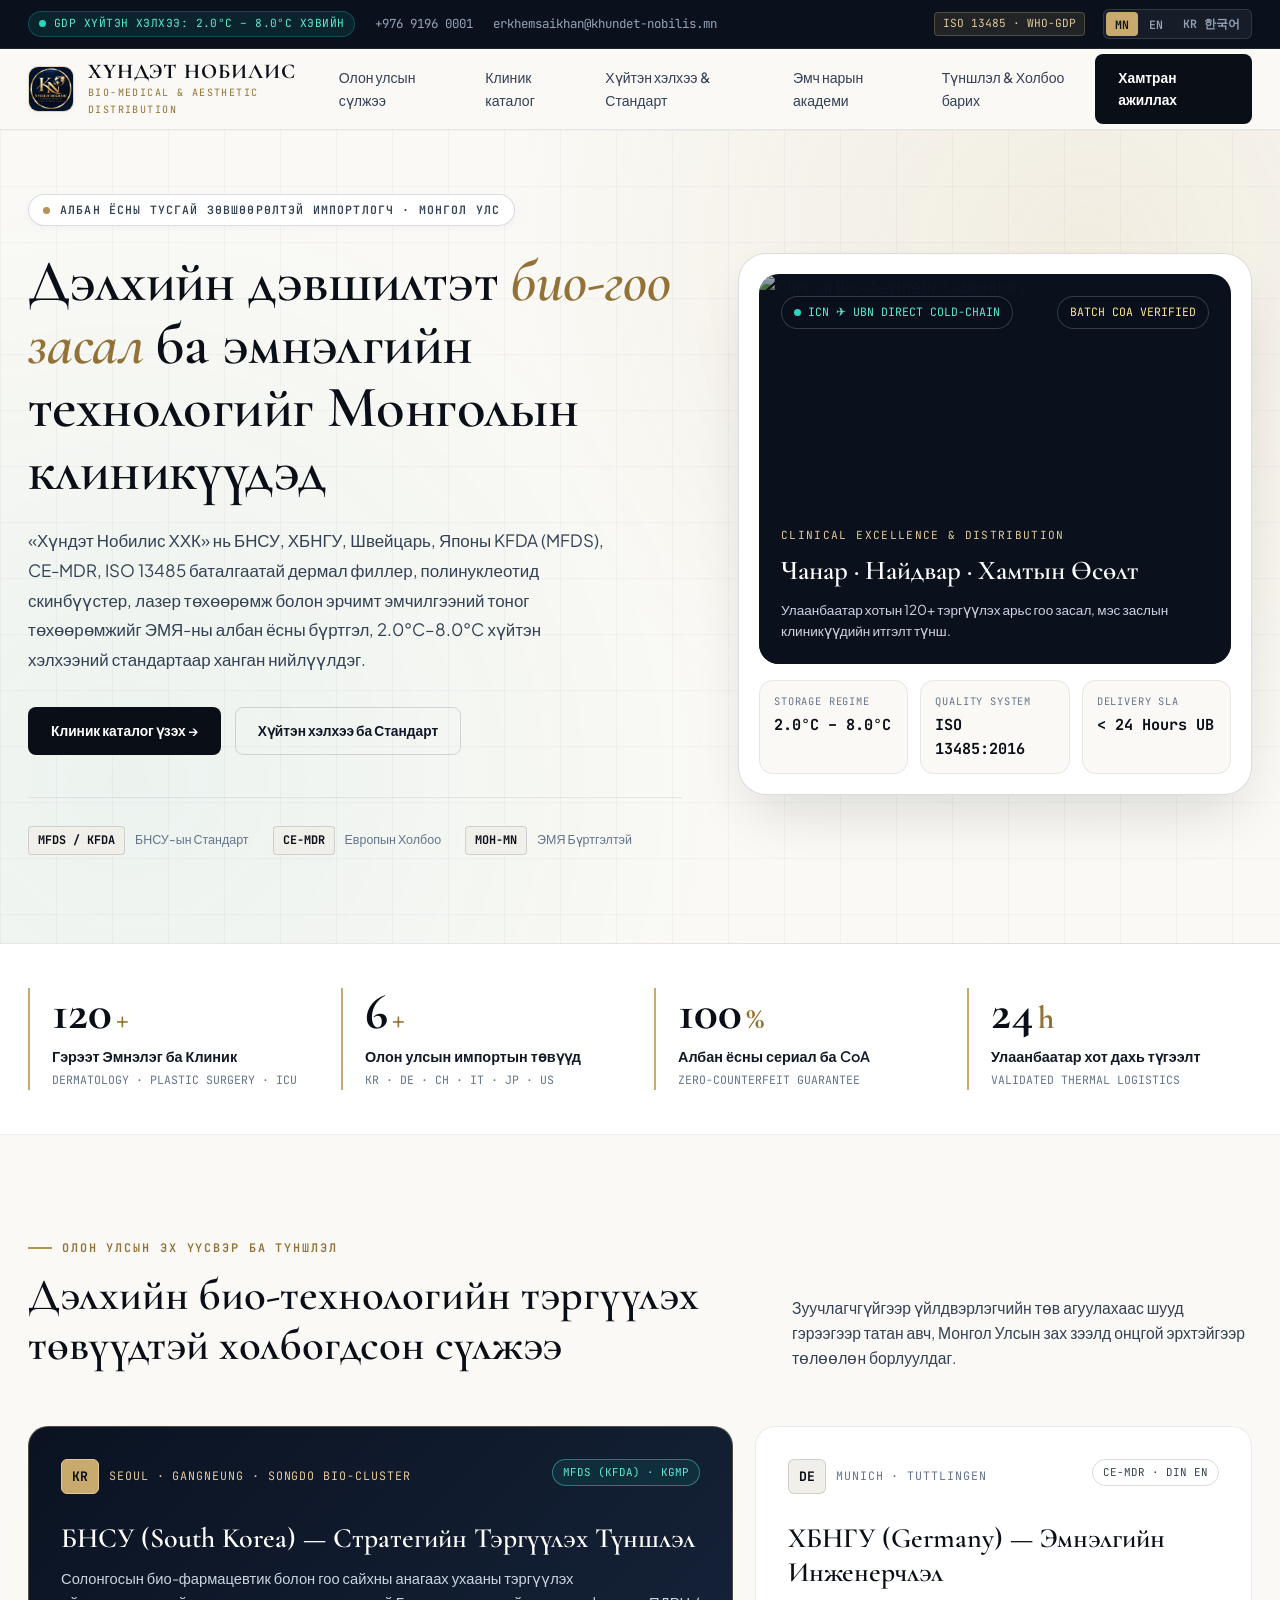
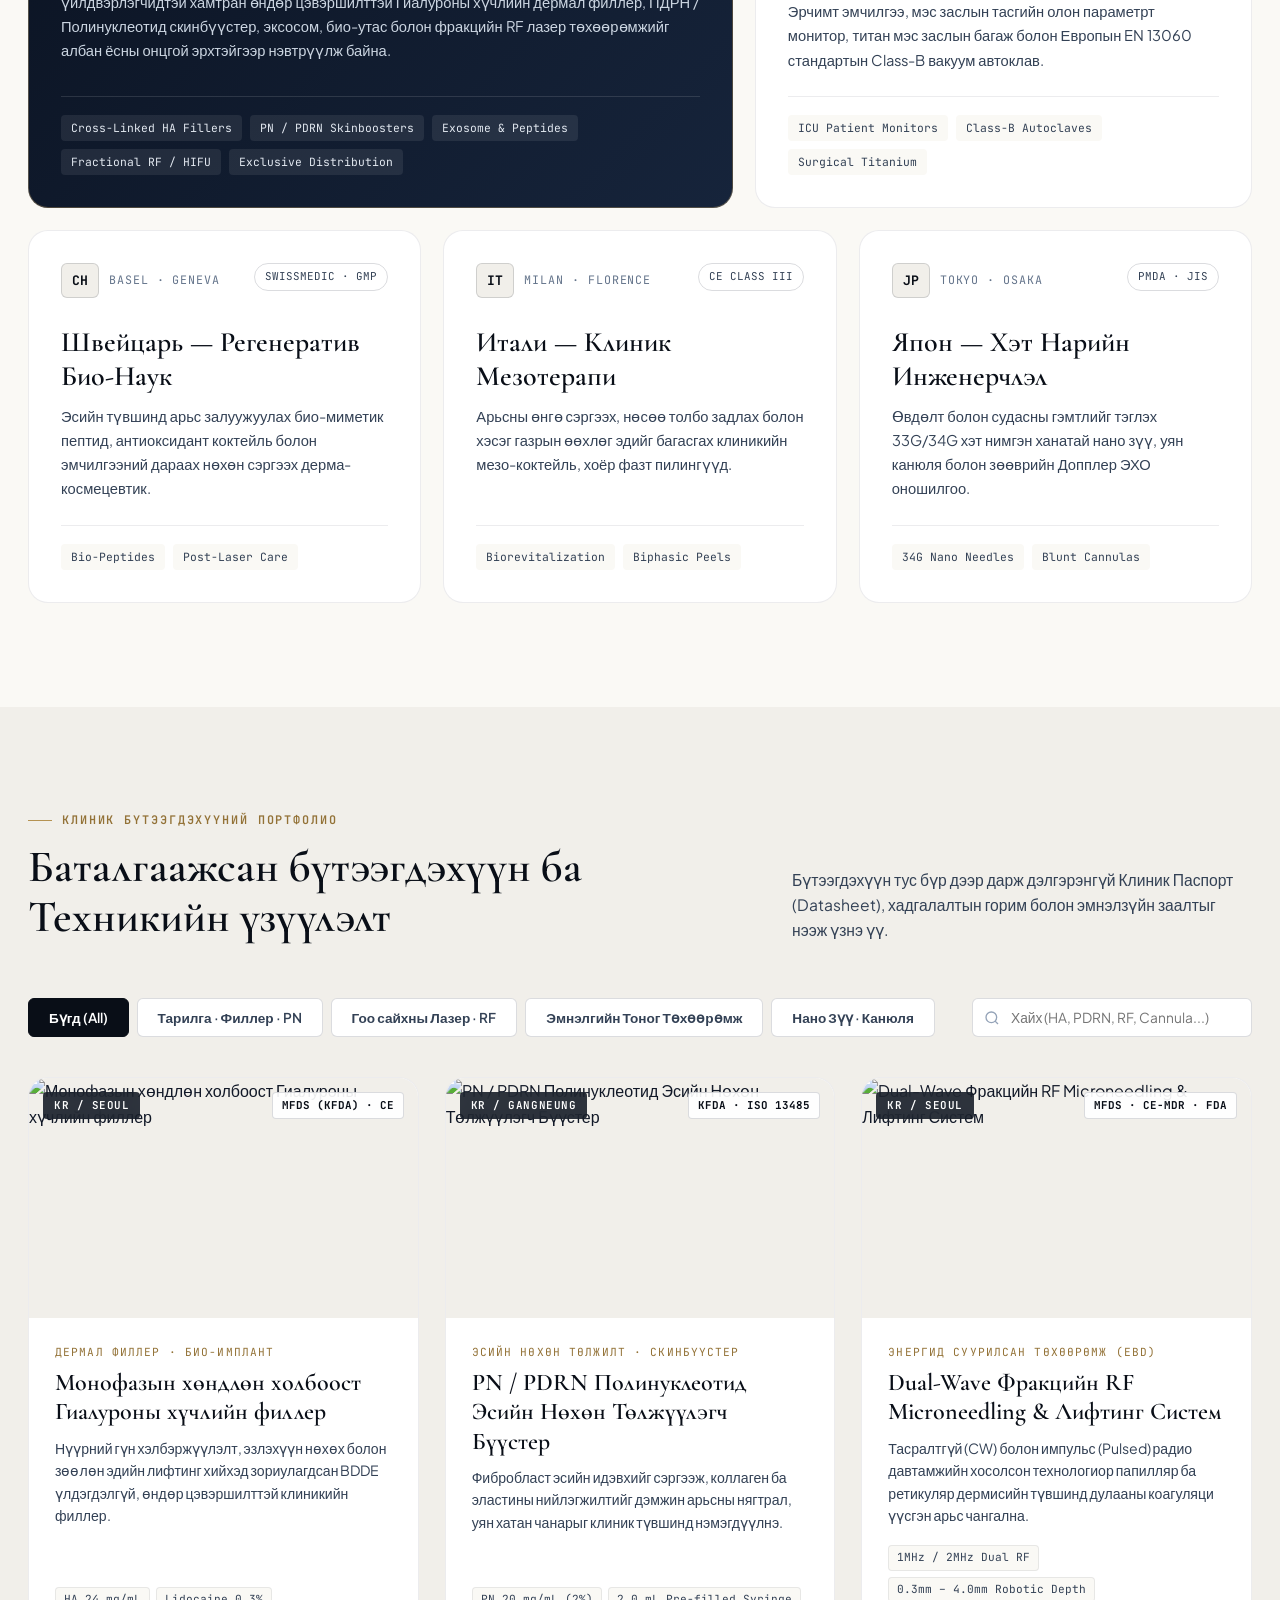
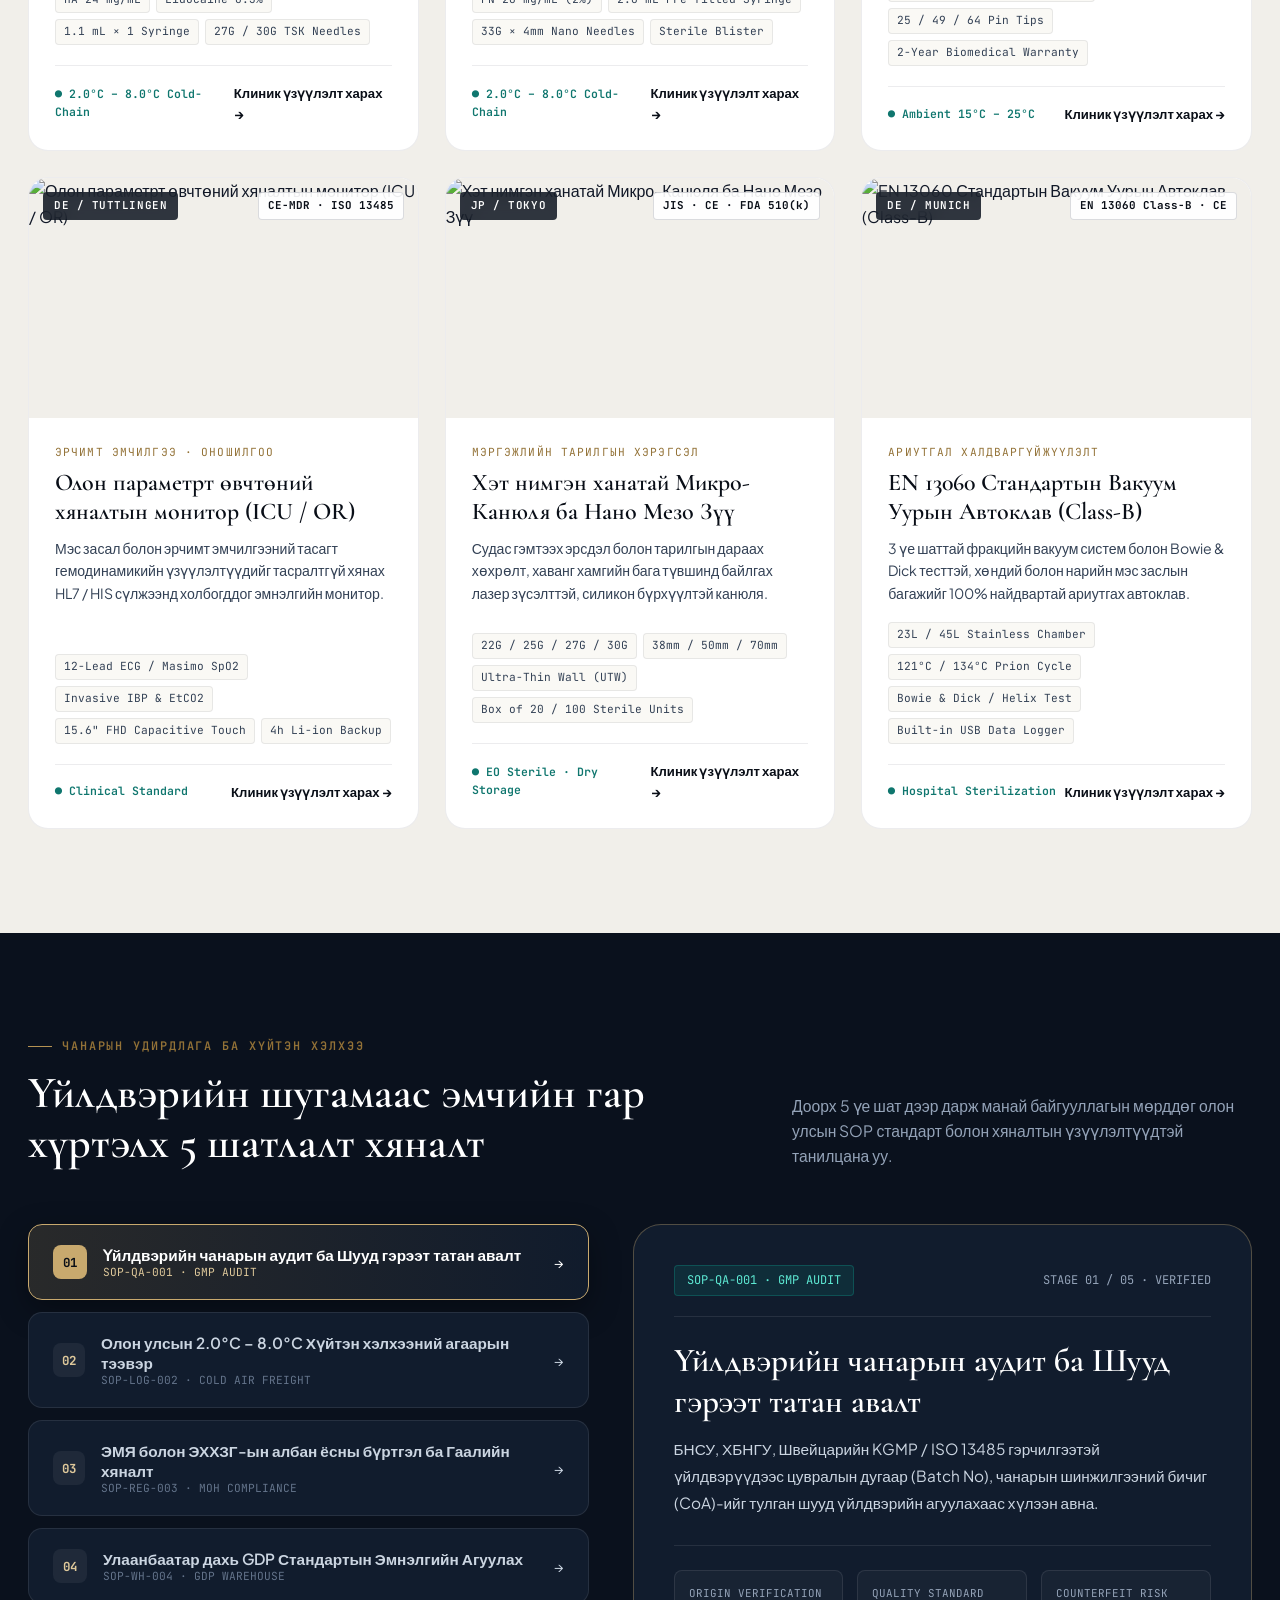
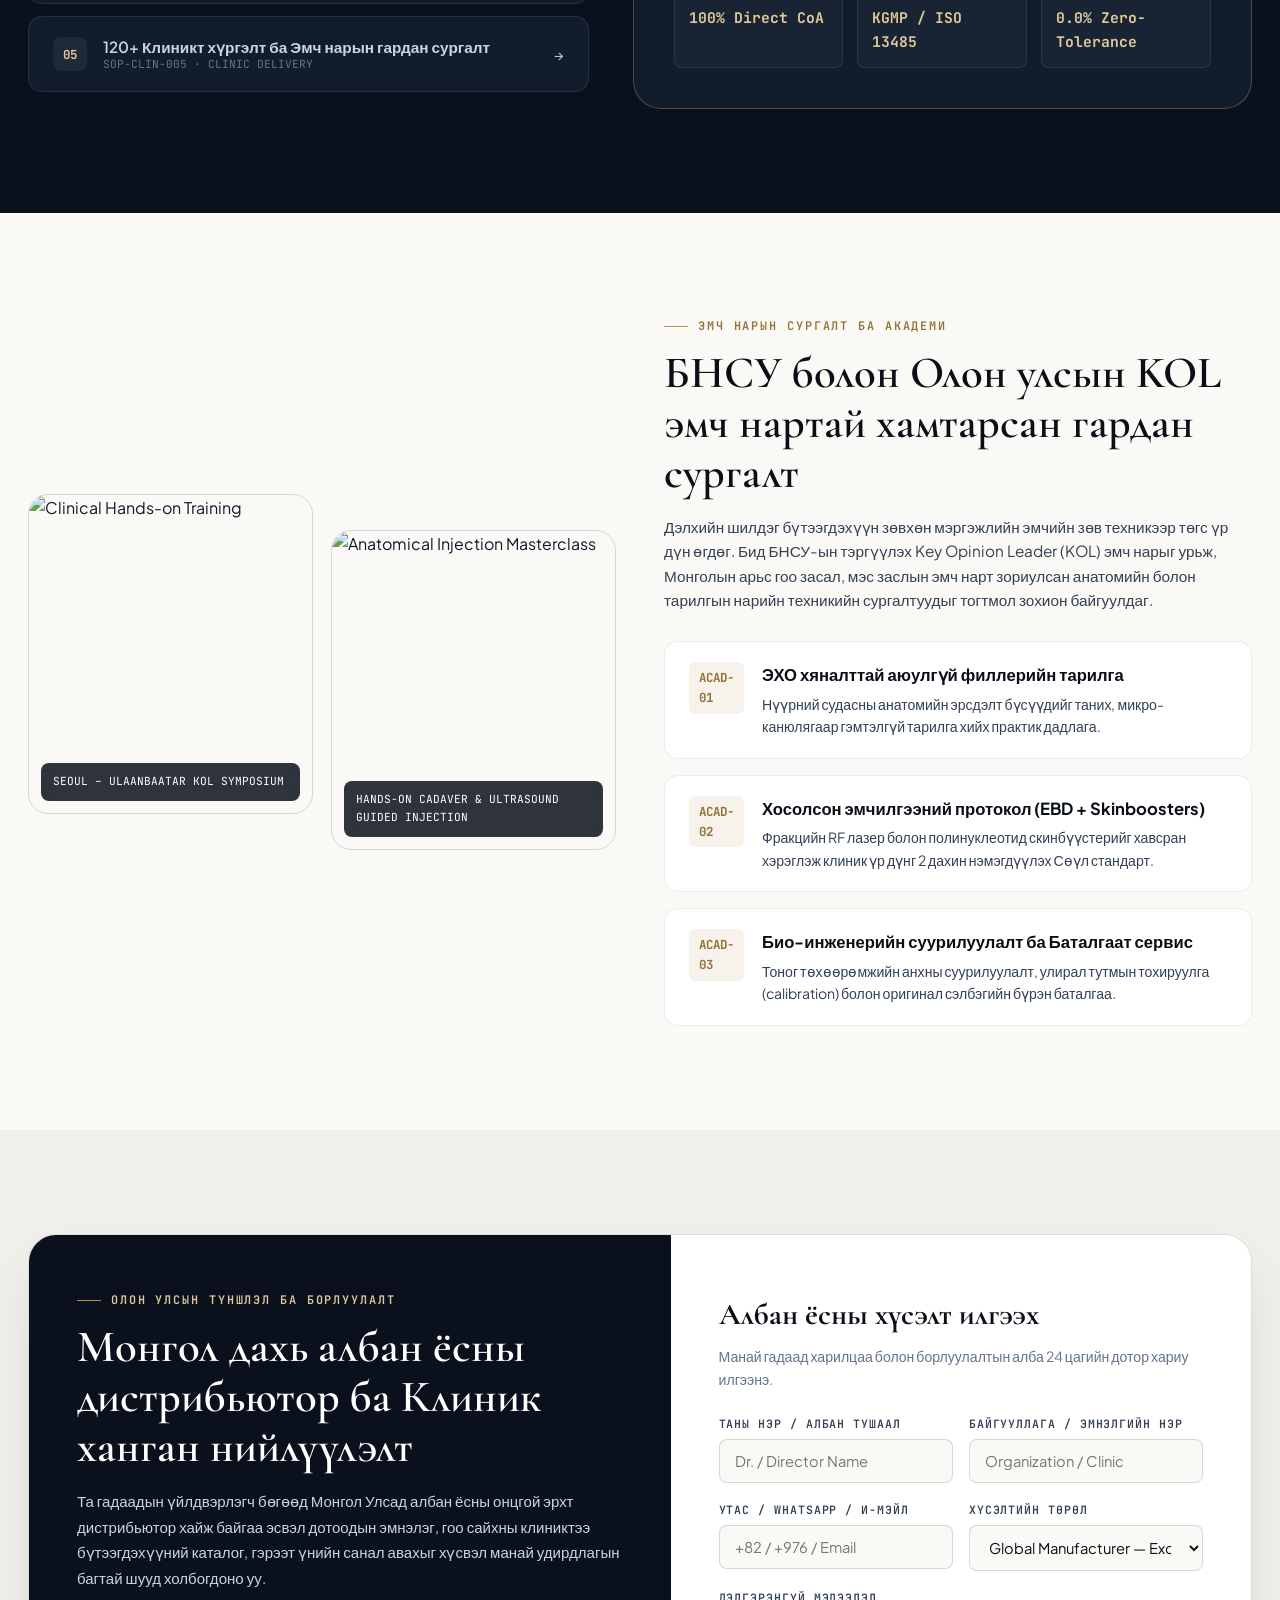
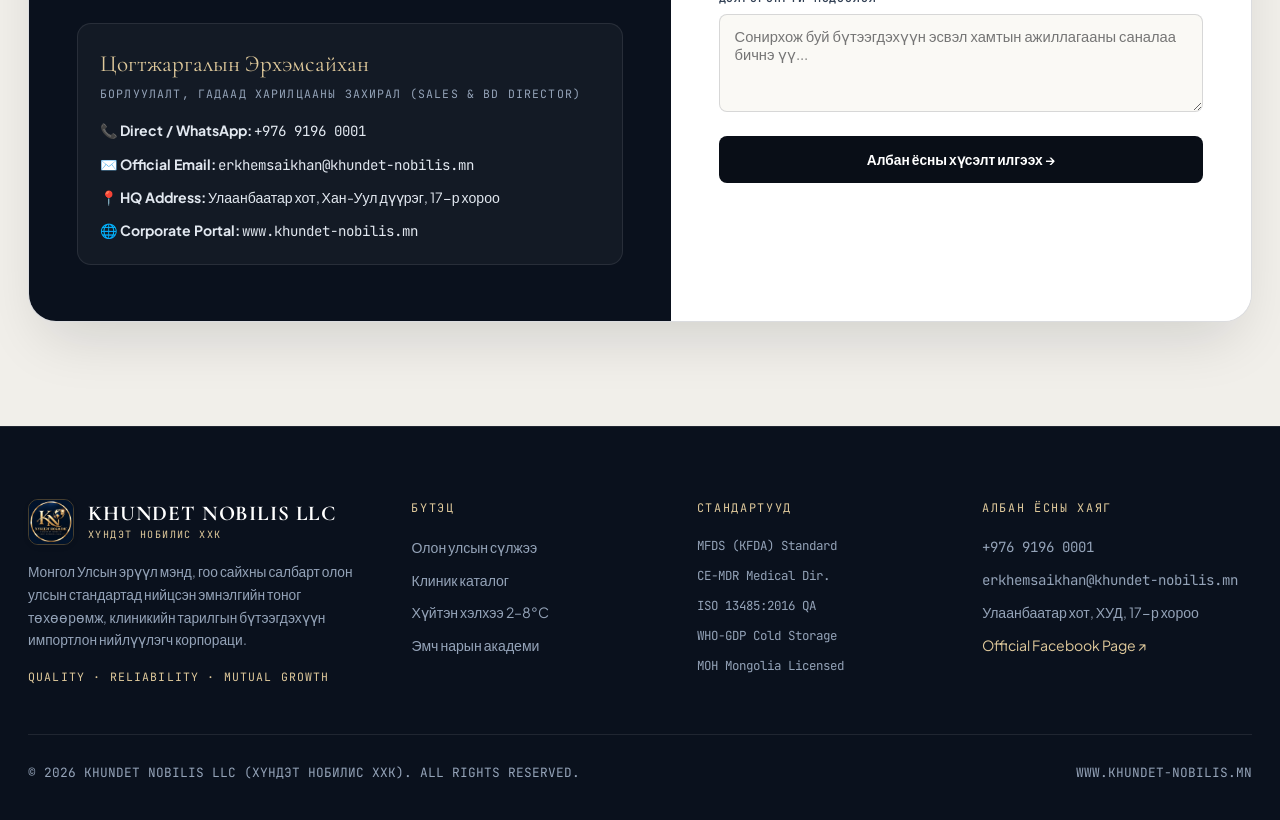
==== commit 3a9e502e: "feat(ui-v2): complete redesign to Clinical Luxury & Bio-Tech B2B architecture with MN/EN/KR support," ====
--- a/index.html
+++ b/index.html
@@ -3,704 +3,577 @@
 <head>
   <meta charset="UTF-8" />
   <meta name="viewport" content="width=device-width, initial-scale=1.0" />
-  <title>ХҮНДЭТ НОБИЛИС ХХК | Эмнэлэг, Гоо сайхны Импорт, Ханган Нийлүүлэлтийн Корпораци (Khundet Nobilis LLC)</title>
-  <meta name="description" content="Хүндэт Нобилис ХХК - Олон улсын баталгаат эмнэлгийн тоног төхөөрөмж, клиникийн гоо сайхны бүтээгдэхүүн, филлер, скинбүүстерийн албан ёсны импорт, ханган нийлүүлэлт, сургалтын төв. Чанар | Найдвар | Хамтын өсөлт." />
+  <title>KHUNDET NOBILIS LLC | Medical & Aesthetic Bio-Distribution Corporation (Хүндэт Нобилис ХХК)</title>
+  <meta name="description" content="Khundet Nobilis LLC (Хүндэт Нобилис ХХК) — Authorized National Importer & GDP Cold-Chain Distributor of KFDA, CE, and ISO 13485 Certified Medical Devices, Dermal Fillers, Polynucleotides & Clinical Aesthetics in Mongolia." />
   <link rel="icon" type="image/jpeg" href="assets/logo.jpg" />
   <link rel="preconnect" href="https://fonts.googleapis.com" />
   <link rel="preconnect" href="https://fonts.gstatic.com" crossorigin />
-  <link href="https://fonts.googleapis.com/css2?family=Cormorant+Garamond:wght@600;700&family=Inter:wght@400;500;600;700&display=swap" rel="stylesheet" />
+  <link href="https://fonts.googleapis.com/css2?family=Cormorant+Garamond:ital,wght@0,600;0,700;1,600&family=JetBrains+Mono:wght@500;600;700&family=Plus+Jakarta+Sans:wght@400;500;600;700&display=swap" rel="stylesheet" />
   <link rel="stylesheet" href="styles.css" />
 </head>
 <body>
 
-  <!-- Top Contact & Language Bar -->
-  <div class="topbar">
-    <div class="container topbar-inner">
-      <div class="topbar-contacts">
-        <a href="tel:+97691960001">
-          <svg width="15" height="15" viewBox="0 0 24 24" fill="none" stroke="currentColor" stroke-width="2"><path d="M22 16.92v3a2 2 0 0 1-2.18 2 19.79 19.79 0 0 1-8.63-3.07 19.5 19.5 0 0 1-6-6 19.79 19.79 0 0 1-3.07-8.67A2 2 0 0 1 4.11 2h3a2 2 0 0 1 2 1.72c.127.96.361 1.903.7 2.81a2 2 0 0 1-.45 2.11L8.09 9.91a16 16 0 0 0 6 6l1.27-1.27a2 2 0 0 1 2.11-.45c.907.339 1.85.573 2.81.7A2 2 0 0 1 22 16.92z"/></svg>
-          <span>+976 9196 0001</span>
-        </a>
-        <a href="mailto:erkhemsaikhan@khundet-nobilis.mn">
-          <svg width="15" height="15" viewBox="0 0 24 24" fill="none" stroke="currentColor" stroke-width="2"><path d="M4 4h16c1.1 0 2 .9 2 2v12c0 1.1-.9 2-2 2H4c-1.1 0-2-.9-2-2V6c0-1.1.9-2 2-2z"/><polyline points="22,6 12,13 2,6"/></svg>
-          <span>erkhemsaikhan@khundet-nobilis.mn</span>
-        </a>
-        <span>
-          <svg width="15" height="15" viewBox="0 0 24 24" fill="none" stroke="currentColor" stroke-width="2"><path d="M21 10c0 7-9 13-9 13s-9-6-9-13a9 9 0 0 1 18 0z"/><circle cx="12" cy="10" r="3"/></svg>
-          <span data-mn="Улаанбаатар хот, Хан-Уул дүүрэг, 17-р хороо" data-en="Khan-Uul District, 17th Khoroo, Ulaanbaatar, Mongolia">Улаанбаатар хот, Хан-Уул дүүрэг, 17-р хороо</span>
+  <!-- 1. EXECUTIVE UTILITY BAR -->
+  <div class="utility-bar">
+    <div class="container utility-inner">
+      <div class="utility-left">
+        <span class="status-pill">
+          <span class="pulse-dot"></span>
+          <span data-mn="GDP ХҮЙТЭН ХЭЛХЭЭ: 2.0°C – 8.0°C ХЭВИЙН" data-en="GDP COLD-CHAIN ACTIVE: 2.0°C – 8.0°C" data-kr="GDP 콜드체인 가동중: 2.0°C – 8.0°C">GDP ХҮЙТЭН ХЭЛХЭЭ: 2.0°C – 8.0°C ХЭВИЙН</span>
         </span>
-      </div>
-      <div class="topbar-right">
-        <a href="https://www.facebook.com/profile.php?id=61594275301362" target="_blank" rel="noopener" style="color: var(--gold-300); font-weight: 600;">
-          Facebook Page ↗
-        </a>
-        <div class="lang-switch" aria-label="Language Switcher">
+        <a href="tel:+97691960001" class="utility-contact mono">+976 9196 0001</a>
+        <a href="mailto:erkhemsaikhan@khundet-nobilis.mn" class="utility-contact mono">erkhemsaikhan@khundet-nobilis.mn</a>
+      </div>
+
+      <div class="utility-right">
+        <div class="portal-mode-switch">
+          <span class="portal-badge">ISO 13485 · WHO-GDP</span>
+        </div>
+        <div class="lang-switcher" role="group" aria-label="Language Selector">
           <button class="lang-btn active" data-lang="mn">MN</button>
           <button class="lang-btn" data-lang="en">EN</button>
+          <button class="lang-btn" data-lang="kr">KR 한국어</button>
         </div>
       </div>
     </div>
   </div>
 
-  <!-- Main Navigation -->
+  <!-- 2. GLASSMORPHISM CORPORATE NAVBAR -->
   <header class="navbar">
     <div class="container navbar-inner">
       <a href="#" class="brand">
-        <img src="assets/logo.jpg" alt="Хүндэт Нобилис ХХК Лого" class="brand-logo" />
-        <div class="brand-text">
-          <span class="brand-title" data-mn="ХҮНДЭТ НОБИЛИС ХХК" data-en="KHUNDET NOBILIS LLC">ХҮНДЭТ НОБИЛИС ХХК</span>
-          <span class="brand-subtitle" data-mn="Эмнэлэг, Гоо сайхны ханган нийлүүлэлтийн корпораци" data-en="Medical & Aesthetic Sourcing Corporation">Эмнэлэг, Гоо сайхны ханган нийлүүлэлтийн корпораци</span>
+        <img src="assets/logo.jpg" alt="Khundet Nobilis LLC Emblem" class="brand-mark" />
+        <div class="brand-meta">
+          <span class="brand-name" data-mn="ХҮНДЭТ НОБИЛИС" data-en="KHUNDET NOBILIS" data-kr="KHUNDET NOBILIS">ХҮНДЭТ НОБИЛИС</span>
+          <span class="brand-tag" data-mn="BIO-MEDICAL & AESTHETIC DISTRIBUTION" data-en="BIO-MEDICAL & AESTHETIC DISTRIBUTION" data-kr="몽골 공식 메디컬 · 에스테틱 유통 법인">BIO-MEDICAL & AESTHETIC DISTRIBUTION</span>
         </div>
       </a>
 
       <nav class="nav-links" id="navLinks">
-        <a href="#pillars" data-mn="Үндсэн чиглэл" data-en="Divisions">Үндсэн чиглэл</a>
-        <a href="#partners" data-mn="Олон улсын түншлэл" data-en="Global Partners">Олон улсын түншлэл</a>
-        <a href="#products" data-mn="Бүтээгдэхүүний каталог" data-en="Products">Бүтээгдэхүүний каталог</a>
-        <a href="#logistics" data-mn="Чанар ба Логистик" data-en="Quality & Cold-Chain">Чанар ба Логистик</a>
-        <a href="#academy" data-mn="Эмч нарын академи" data-en="Clinical Academy">Эмч нарын академи</a>
-        <a href="#about" data-mn="Бидний тухай" data-en="About Us">Бидний тухай</a>
-        <a href="#contact" data-mn="Холбоо барих" data-en="Contact">Холбоо барих</a>
+        <a href="#sourcing" data-mn="Олон улсын сүлжээ" data-en="Global Sourcing" data-kr="글로벌 파트너십">Олон улсын сүлжээ</a>
+        <a href="#portfolio" data-mn="Клиник каталог" data-en="Clinical Portfolio" data-kr="제품 포트폴리오">Клиник каталог</a>
+        <a href="#pipeline" data-mn="Хүйтэн хэлхээ & Стандарт" data-en="Cold-Chain & QA" data-kr="콜드체인 · 인허가">Хүйтэн хэлхээ & Стандарт</a>
+        <a href="#academy" data-mn="Эмч нарын академи" data-en="KOL Academy" data-kr="KOL 아카데미">Эмч нарын академи</a>
+        <a href="#contact" data-mn="Түншлэл & Холбоо барих" data-en="B2B Partnership" data-kr="공식 파트너십 문의">Түншлэл & Холбоо барих</a>
       </nav>
 
-      <div class="nav-actions">
-        <a href="tel:+97691960001" class="btn btn-gold">
-          <svg width="16" height="16" viewBox="0 0 24 24" fill="none" stroke="currentColor" stroke-width="2.2"><path d="M22 16.92v3a2 2 0 0 1-2.18 2 19.79 19.79 0 0 1-8.63-3.07 19.5 19.5 0 0 1-6-6 19.79 19.79 0 0 1-3.07-8.67A2 2 0 0 1 4.11 2h3a2 2 0 0 1 2 1.72c.127.96.361 1.903.7 2.81a2 2 0 0 1-.45 2.11L8.09 9.91a16 16 0 0 0 6 6l1.27-1.27a2 2 0 0 1 2.11-.45c.907.339 1.85.573 2.81.7A2 2 0 0 1 22 16.92z"/></svg>
-          <span>9196 0001</span>
-        </a>
-        <button class="mobile-menu-btn" id="mobileMenuBtn" aria-label="Menu">
-          <svg width="22" height="22" viewBox="0 0 24 24" fill="none" stroke="currentColor" stroke-width="2"><line x1="3" y1="12" x2="21" y2="12"/><line x1="3" y1="6" x2="21" y2="6"/><line x1="3" y1="18" x2="21" y2="18"/></svg>
+      <div class="nav-cta-group">
+        <a href="#contact" class="btn btn-primary" data-mn="Хамтран ажиллах" data-en="Partner Inquiry" data-kr="파트너십 문의">Хамтран ажиллах</a>
+        <button class="mobile-toggle" id="mobileMenuBtn" aria-label="Toggle Menu">
+          <svg width="20" height="20" viewBox="0 0 24 24" fill="none" stroke="currentColor" stroke-width="2"><line x1="3" y1="12" x2="21" y2="12"/><line x1="3" y1="6" x2="21" y2="6"/><line x1="3" y1="18" x2="21" y2="18"/></svg>
         </button>
       </div>
     </div>
   </header>
 
-  <!-- Hero Section -->
-  <section class="hero world-pattern">
-    <div class="container hero-grid">
-      <div class="hero-content">
-        <div class="hero-badge">
-          <span class="hero-badge-dot"></span>
-          <span data-mn="ОЛОН УЛСЫН АЛБАН ЁСНЫ ДИСТРИБЬЮТОР" data-en="AUTHORIZED INTERNATIONAL DISTRIBUTOR">ОЛОН УЛСЫН АЛБАН ЁСНЫ ДИСТРИБЬЮТОР</span>
-        </div>
-
-        <h1 class="hero-title" data-mn="Дэлхийн тэргүүлэгч брэндүүдийг Монголын <span class='gold-highlight'>эрүүл мэнд, гоо сайхны зах зээлд</span>" data-en="Bridging Leading Global Brands with <span class='gold-highlight'>Mongolia's Healthcare & Aesthetics</span>">
-          Дэлхийн тэргүүлэгч брэндүүдийг Монголын <span class="gold-highlight">эрүүл мэнд, гоо сайхны зах зээлд</span>
+  <!-- 3. ARCHITECTURAL EDITORIAL HERO -->
+  <section class="hero">
+    <div class="hero-grid-bg"></div>
+    <div class="container hero-layout">
+      <div class="hero-copy reveal">
+        <div class="eyebrow-tag">
+          <span class="gold-dot"></span>
+          <span data-mn="АЛБАН ЁСНЫ ТУСГАЙ ЗӨВШӨӨРӨЛТЭЙ ИМПОРТЛОГЧ · МОНГОЛ УЛС" data-en="LICENSED NATIONAL MEDICAL & AESTHETIC DISTRIBUTOR · MONGOLIA" data-kr="몽골 보건부(MOH) 공식 인허가 메디컬·에스테틱 전문 유통 기업">АЛБАН ЁСНЫ ТУСГАЙ ЗӨВШӨӨРӨЛТЭЙ ИМПОРТЛОГЧ · МОНГОЛ УЛС</span>
+        </div>
+
+        <h1 class="hero-headline"
+            data-mn="Дэлхийн дэвшилтэт <em>био-гоо засал</em> ба эмнэлгийн технологийг Монголын клиникүүдэд"
+            data-en="Advancing Clinical Aesthetics & <em>Biomedical Precision</em> Across Mongolia"
+            data-kr="글로벌 프리미엄 <em>바이오 에스테틱</em>과 의료기술을 몽골 시장으로 연결합니다">
+          Дэлхийн дэвшилтэт <em>био-гоо засал</em> ба эмнэлгийн технологийг Монголын клиникүүдэд
         </h1>
 
-        <p class="hero-description" data-mn="“Хүндэт Нобилис ХХК” нь Өмнөд Солонгос, Герман, Швейцарь, Итали болон олон улсын нэр хүндтэй үйлдвэрлэгчдийн KFDA, CE, ISO сертификаттай эмнэлгийн тоног төхөөрөмж, клиникийн дермал филлер, скинбүүстер бүтээгдэхүүнийг албан ёсны онцгой эрхтэйгээр импортлон түгээж байна." data-en="Khundet Nobilis LLC is a premier licensed importer and exclusive distributor of internationally certified (KFDA, CE, ISO 13485) medical devices, clinical dermal fillers, skinboosters, and advanced aesthetic technologies across Mongolia.">
-          “Хүндэт Нобилис ХХК” нь Өмнөд Солонгос, Герман, Швейцарь, Итали болон олон улсын нэр хүндтэй үйлдвэрлэгчдийн KFDA, CE, ISO сертификаттай эмнэлгийн тоног төхөөрөмж, клиникийн дермал филлер, скинбүүстер бүтээгдэхүүнийг албан ёсны онцгой эрхтэйгээр импортлон түгээж байна.
+        <p class="hero-lead"
+           data-mn="«Хүндэт Нобилис ХХК» нь БНСУ, ХБНГУ, Швейцарь, Японы KFDA (MFDS), CE-MDR, ISO 13485 баталгаатай дермал филлер, полинуклеотид скинбүүстер, лазер төхөөрөмж болон эрчимт эмчилгээний тоног төхөөрөмжийг ЭМЯ-ны албан ёсны бүртгэл, 2.0°C–8.0°C хүйтэн хэлхээний стандартаар ханган нийлүүлдэг."
+           data-en="Khundet Nobilis LLC is Mongolia's premier B2B distribution corporation specializing in regulatory registration (MOH), WHO-GDP cold-chain logistics, and physician KOL training for leading South Korean, European, and Japanese medical & aesthetic manufacturers."
+           data-kr="훈데트 노빌리스(Khundet Nobilis LLC)는 대한민국(KFDA/MFDS), 유럽(CE-MDR), 스위스 및 일본의 프리미엄 더말 필러, 폴리뉴클레오타이드(PN/PDRN) 스킨부스터, 미용 의료기기(EBD)를 몽골 보건부(MOH) 정식 인허가 및 GDP 콜드체인 시스템으로 공급하는 공식 디스트리뷰터입니다.">
+          «Хүндэт Нобилис ХХК» нь БНСУ, ХБНГУ, Швейцарь, Японы KFDA (MFDS), CE-MDR, ISO 13485 баталгаатай дермал филлер, полинуклеотид скинбүүстер, лазер төхөөрөмж болон эрчимт эмчилгээний тоног төхөөрөмжийг ЭМЯ-ны албан ёсны бүртгэл, 2.0°C–8.0°C хүйтэн хэлхээний стандартаар ханган нийлүүлдэг.
         </p>
 
-        <div class="hero-motto">
-          <span data-mn="ЧАНАР" data-en="QUALITY">ЧАНАР</span>
-          <span class="divider">|</span>
-          <span data-mn="НАЙДВАР" data-en="RELIABILITY">НАЙДВАР</span>
-          <span class="divider">|</span>
-          <span data-mn="ХАМТЫН ӨСӨЛТ" data-en="MUTUAL GROWTH">ХАМТЫН ӨСӨЛТ</span>
-        </div>
-
-        <div class="hero-buttons">
-          <a href="#partners" class="btn btn-gold" data-mn="Олон улсын түншлэл үзэх" data-en="Global Partner Network">
-            Олон улсын түншлэл үзэх
-          </a>
-          <a href="#products" class="btn btn-outline-gold" data-mn="Бүтээгдэхүүний каталог" data-en="Explore Catalog">
-            Бүтээгдэхүүний каталог
-          </a>
-        </div>
-
-        <div class="hero-pillars-mini">
-          <div class="mini-pillar">
-            <div class="mini-pillar-icon">
-              <svg width="20" height="20" viewBox="0 0 24 24" fill="none" stroke="currentColor" stroke-width="2"><path d="M12 2v20M2 12h20"/></svg>
-            </div>
-            <div class="mini-pillar-text" data-mn="Эмнэлгийн тоног төхөөрөмж" data-en="Medical Devices">Эмнэлгийн тоног төхөөрөмж</div>
-          </div>
-          <div class="mini-pillar">
-            <div class="mini-pillar-icon">
-              <svg width="20" height="20" viewBox="0 0 24 24" fill="none" stroke="currentColor" stroke-width="2"><path d="m18 2 4 4-4 4"/><path d="m14 6 6 6"/><path d="m2 22 6-6"/><path d="M13 7 4 16l4 4 9-9"/></svg>
-            </div>
-            <div class="mini-pillar-text" data-mn="Гоо сайхны бүтээгдэхүүн" data-en="Aesthetic Products">Гоо сайхны бүтээгдэхүүн</div>
-          </div>
-          <div class="mini-pillar">
-            <div class="mini-pillar-icon">
-              <svg width="20" height="20" viewBox="0 0 24 24" fill="none" stroke="currentColor" stroke-width="2"><path d="M17 21v-2a4 4 0 0 0-4-4H5a4 4 0 0 0-4 4v2"/><circle cx="9" cy="7" r="4"/><path d="M23 21v-2a4 4 0 0 0-3-3.87"/><path d="M16 3.13a4 4 0 0 1 0 7.75"/></svg>
-            </div>
-            <div class="mini-pillar-text" data-mn="Эмч нарын академи" data-en="Clinical Academy">Эмч нарын академи</div>
-          </div>
-        </div>
-      </div>
-
-      <div class="hero-visual">
-        <div class="hero-logo-showcase">
-          <img src="assets/logo.jpg" alt="Khundet Nobilis LLC Emblem" class="hero-logo-img" />
-          <div class="hero-showcase-tags">
-            <span>IMPORT</span>
-            <span>DISTRIBUTION</span>
-            <span>CLINICAL ACADEMY</span>
+        <div class="hero-actions">
+          <a href="#portfolio" class="btn btn-primary" data-mn="Клиник каталог үзэх →" data-en="Explore Clinical Portfolio →" data-kr="제품 포트폴리오 보기 →">Клиник каталог үзэх →</a>
+          <a href="#pipeline" class="btn btn-outline" data-mn="Хүйтэн хэлхээ ба Стандарт" data-en="Cold-Chain & Regulatory QA" data-kr="콜드체인 및 인허가 프로세스">Хүйтэн хэлхээ ба Стандарт</a>
+        </div>
+
+        <div class="regulatory-strip">
+          <div class="reg-badge">
+            <span class="reg-code">MFDS / KFDA</span>
+            <span class="reg-text" data-mn="БНСУ-ын Стандарт" data-en="Korea Bio-Standard" data-kr="한국 식약처 인증 규격">БНСУ-ын Стандарт</span>
+          </div>
+          <div class="reg-badge">
+            <span class="reg-code">CE-MDR</span>
+            <span class="reg-text" data-mn="Европын Холбоо" data-en="European Medical Dir." data-kr="유럽 의료기기 규정">Европын Холбоо</span>
+          </div>
+          <div class="reg-badge">
+            <span class="reg-code">MOH-MN</span>
+            <span class="reg-text" data-mn="ЭМЯ Бүртгэлтэй" data-en="Mongolia MOH Licensed" data-kr="몽골 보건부 정식 등록">ЭМЯ Бүртгэлтэй</span>
+          </div>
+        </div>
+      </div>
+
+      <!-- Right Column: Architectural Clinical Stage Card -->
+      <div class="hero-showcase reveal">
+        <div class="clinical-stage-card">
+          <div class="stage-visual-frame">
+            <img src="https://images.unsplash.com/photo-1579154204601-01588f351e67?auto=format&fit=crop&w=1200&q=85" alt="Clinical Bio-Aesthetic Laboratory" />
+            <div class="stage-overlay-gradient">
+              <div class="stage-top-tags">
+                <span class="telemetry-badge">
+                  <span class="pulse-dot"></span>
+                  <span>ICN ✈ UBN DIRECT COLD-CHAIN</span>
+                </span>
+                <span class="telemetry-badge" style="color: #FDE68A;">BATCH COA VERIFIED</span>
+              </div>
+              <div class="stage-bottom-info">
+                <div class="mono" style="font-size: 0.7rem; color: var(--champagne-300); letter-spacing: 0.12em; text-transform: uppercase; margin-bottom: 4px;">
+                  CLINICAL EXCELLENCE & DISTRIBUTION
+                </div>
+                <h3 data-mn="Чанар · Найдвар · Хамтын Өсөлт" data-en="Quality · Reliability · Mutual Growth" data-kr="품질 · 신뢰 · 동반 성장">Чанар · Найдвар · Хамтын Өсөлт</h3>
+                <p data-mn="Улаанбаатар хотын 120+ тэргүүлэх арьс гоо засал, мэс заслын клиникүүдийн итгэлт түнш." data-en="Trusted supply chain partner to 120+ dermatology, plastic surgery, and tertiary hospitals in Mongolia." data-kr="울란바토르 내 120개 이상의 주요 피부과·성형외과 및 종합병원이 신뢰하는 공식 유통 파트너.">
+                  Улаанбаатар хотын 120+ тэргүүлэх арьс гоо засал, мэс заслын клиникүүдийн итгэлт түнш.
+                </p>
+              </div>
+            </div>
+          </div>
+
+          <div class="stage-metrics-bar">
+            <div class="stage-metric-box">
+              <div class="m-label">STORAGE REGIME</div>
+              <div class="m-val mono">2.0°C – 8.0°C</div>
+            </div>
+            <div class="stage-metric-box">
+              <div class="m-label">QUALITY SYSTEM</div>
+              <div class="m-val mono">ISO 13485:2016</div>
+            </div>
+            <div class="stage-metric-box">
+              <div class="m-label">DELIVERY SLA</div>
+              <div class="m-val mono">&lt; 24 Hours UB</div>
+            </div>
           </div>
         </div>
       </div>
     </div>
   </section>
 
-  <!-- Credibility & Trust Stats Bar -->
-  <section class="trust-stats-bar">
+  <!-- 4. ANIMATED CORPORATE METRICS BAND -->
+  <section class="metrics-band">
     <div class="container">
-      <div class="stats-grid">
-        <div class="stat-item">
-          <div class="stat-number">120+</div>
-          <div class="stat-label" data-mn="Харилцагч эмнэлэг, клиникүүд" data-en="Partner Hospitals & Clinics">Харилцагч эмнэлэг, клиникүүд</div>
-        </div>
-        <div class="stat-item">
-          <div class="stat-number">5+</div>
-          <div class="stat-label" data-mn="Олон улсын түншлэгч орон" data-en="Global Sourcing Countries">Олон улсын түншлэгч орон</div>
-        </div>
-        <div class="stat-item">
-          <div class="stat-number">100%</div>
-          <div class="stat-label" data-mn="KFDA / CE / ISO баталгаажилт" data-en="KFDA / CE / ISO Certified">KFDA / CE / ISO баталгаажилт</div>
-        </div>
-        <div class="stat-item">
-          <div class="stat-number">2-8°C</div>
-          <div class="stat-label" data-mn="Хүйтэн хэлхээний горим (GDP)" data-en="Cold-Chain Logistics (GDP)">Хүйтэн хэлхээний горим (GDP)</div>
+      <div class="metrics-grid">
+        <div class="metric-tile reveal">
+          <div class="metric-value-wrap">
+            <span data-count="120">120</span><span class="metric-suffix">+</span>
+          </div>
+          <div class="metric-title" data-mn="Гэрээт Эмнэлэг ба Клиник" data-en="Partner Clinics & Hospitals" data-kr="공식 협약 병원 및 클리닉">Гэрээт Эмнэлэг ба Клиник</div>
+          <div class="metric-sub">DERMATOLOGY · PLASTIC SURGERY · ICU</div>
+        </div>
+
+        <div class="metric-tile reveal">
+          <div class="metric-value-wrap">
+            <span data-count="6">6</span><span class="metric-suffix">+</span>
+          </div>
+          <div class="metric-title" data-mn="Олон улсын импортын төвүүд" data-en="Global Sourcing Hubs" data-kr="글로벌 소싱 국가 거점">Олон улсын импортын төвүүд</div>
+          <div class="metric-sub">KR · DE · CH · IT · JP · US</div>
+        </div>
+
+        <div class="metric-tile reveal">
+          <div class="metric-value-wrap">
+            <span data-count="100">100</span><span class="metric-suffix">%</span>
+          </div>
+          <div class="metric-title" data-mn="Албан ёсны сериал ба CoA" data-en="Batch Traceability & CoA" data-kr="정품 시리얼 및 시험성적서(CoA) 검증">Албан ёсны сериал ба CoA</div>
+          <div class="metric-sub">ZERO-COUNTERFEIT GUARANTEE</div>
+        </div>
+
+        <div class="metric-tile reveal">
+          <div class="metric-value-wrap">
+            <span data-count="24">24</span><span class="metric-suffix">h</span>
+          </div>
+          <div class="metric-title" data-mn="Улаанбаатар хот дахь түгээлт" data-en="Cold-Box Clinic Dispatch" data-kr="울란바토르 콜드박스 직배송">Улаанбаатар хот дахь түгээлт</div>
+          <div class="metric-sub">VALIDATED THERMAL LOGISTICS</div>
         </div>
       </div>
     </div>
   </section>
 
-  <!-- Global Sourcing & Country Partnerships Section -->
-  <section class="section" id="partners" style="background: var(--white);">
+  <!-- 5. ASYMMETRIC BENTO GRID: GLOBAL SOURCING NETWORK -->
+  <section class="section" id="sourcing">
     <div class="container">
-      <div class="section-header">
-        <span class="section-eyebrow" data-mn="ОЛОН УЛСЫН ХАМТЫН АЖИЛЛАГАА" data-en="GLOBAL SOURCING & BRAND PORTFOLIO">ОЛОН УЛСЫН ХАМТЫН АЖИЛЛАГАА</span>
-        <h2 class="section-title" data-mn="Дэлхийн анагаах ухааны төвүүдтэй хийсэн стратегийн түншлэл" data-en="Strategic Sourcing Partnerships with Global Medical Leaders">
-          Дэлхийн анагаах ухааны төвүүдтэй хийсэн стратегийн түншлэл
+      <div class="section-header-split reveal">
+        <div class="section-header-left">
+          <div class="section-kicker" data-mn="ОЛОН УЛСЫН ЭХ ҮҮСВЭР БА ТҮНШЛЭЛ" data-en="GLOBAL SOURCING ARCHITECTURE" data-kr="글로벌 소싱 네트워크 및 브랜드 포트폴리오">ОЛОН УЛСЫН ЭХ ҮҮСВЭР БА ТҮНШЛЭЛ</div>
+          <h2 class="section-title" data-mn="Дэлхийн био-технологийн тэргүүлэх төвүүдтэй холбогдсон сүлжээ" data-en="Direct Manufacturer Sourcing Across Six Medical Hubs" data-kr="세계 6대 바이오·의료기술 거점과의 전략적 공급망">
+            Дэлхийн био-технологийн тэргүүлэх төвүүдтэй холбогдсон сүлжээ
+          </h2>
+        </div>
+        <p class="section-desc" data-mn="Зуучлагчгүйгээр үйлдвэрлэгчийн төв агуулахаас шууд гэрээгээр татан авч, Монгол Улсын зах зээлд онцгой эрхтэйгээр төлөөлөн борлуулдаг." data-en="We eliminate grey-market intermediaries by contracting directly with GMP manufacturers, providing full regulatory representation and brand protection in Mongolia." data-kr="중간 도매상을 거치지 않고 글로벌 GMP 제조사와 직접 독점 계약을 체결하여 몽골 내 인허가, 마케팅, 유통을 총괄합니다.">
+          Зуучлагчгүйгээр үйлдвэрлэгчийн төв агуулахаас шууд гэрээгээр татан авч, Монгол Улсын зах зээлд онцгой эрхтэйгээр төлөөлөн борлуулдаг.
+        </p>
+      </div>
+
+      <div class="bento-sourcing-grid">
+        <!-- Row 1 Left (Span 7): SOUTH KOREA PRIMARY FOCUS -->
+        <div class="bento-card bento-span-7 featured-korea reveal">
+          <div>
+            <div class="bento-top">
+              <div class="country-iso-badge">
+                <span class="iso-code">KR</span>
+                <span class="hub-city">SEOUL · GANGNEUNG · SONGDO BIO-CLUSTER</span>
+              </div>
+              <span class="reg-authority-pill">MFDS (KFDA) · KGMP</span>
+            </div>
+            <div class="bento-body">
+              <h3 data-mn="БНСУ (South Korea) — Стратегийн Тэргүүлэх Түншлэл" data-en="Republic of Korea — Primary K-Aesthetics & Bio-Pharma Hub" data-kr="대한민국 (South Korea) — 핵심 K-에스테틱 및 바이오파마 전략 거점">
+                БНСУ (South Korea) — Стратегийн Тэргүүлэх Түншлэл
+              </h3>
+              <p data-mn="Солонгосын био-фармацевтик болон гоо сайхны анагаах ухааны тэргүүлэх үйлдвэрлэгчидтэй хамтран өндөр цэвэршилттэй Гиалуроны хүчлийн дермал филлер, ПДРН / Полинуклеотид скинбүүстер, эксосом, био-утас болон фракцийн RF лазер төхөөрөмжийг албан ёсны онцгой эрхтэйгээр нэвтрүүлж байна."
+                 data-en="Our flagship strategic corridor. We partner with South Korea's premier biopharmaceutical innovators to distribute monophasic & biphasic HA dermal fillers, salmon DNA polynucleotides (PN/PDRN), exosomes, PDO/PCL threads, and fractional RF/HIFU energy devices across Mongolia."
+                 data-kr="당사의 최우선 핵심 파트너십 거점입니다. 한국을 대표하는 바이오제약 및 미용의료기기 제조사들과 협력하여 고순도 HA 필러, 연어 유래 폴리뉴클레오타이드(PN/PDRN) 스킨부스터, 엑소좀, 리프팅 실 및 RF/HIFU 장비를 몽골 전역에 공식 공급합니다.">
+                Солонгосын био-фармацевтик болон гоо сайхны анагаах ухааны тэргүүлэх үйлдвэрлэгчидтэй хамтран өндөр цэвэршилттэй Гиалуроны хүчлийн дермал филлер, ПДРН / Полинуклеотид скинбүүстер, эксосом, био-утас болон фракцийн RF лазер төхөөрөмжийг албан ёсны онцгой эрхтэйгээр нэвтрүүлж байна.
+              </p>
+            </div>
+          </div>
+          <div class="bento-spec-tags">
+            <span class="bento-tag">Cross-Linked HA Fillers</span>
+            <span class="bento-tag">PN / PDRN Skinboosters</span>
+            <span class="bento-tag">Exosome & Peptides</span>
+            <span class="bento-tag">Fractional RF / HIFU</span>
+            <span class="bento-tag">Exclusive Distribution</span>
+          </div>
+        </div>
+
+        <!-- Row 1 Right (Span 5): GERMANY -->
+        <div class="bento-card bento-span-5 reveal">
+          <div>
+            <div class="bento-top">
+              <div class="country-iso-badge">
+                <span class="iso-code">DE</span>
+                <span class="hub-city">MUNICH · TUTTLINGEN</span>
+              </div>
+              <span class="reg-authority-pill">CE-MDR · DIN EN</span>
+            </div>
+            <div class="bento-body">
+              <h3 data-mn="ХБНГУ (Germany) — Эмнэлгийн Инженерчлэл" data-en="Germany — Hospital Systems & Sterilization" data-kr="독일 (Germany) — 정밀 의료기기 및 멸균 시스템">
+                ХБНГУ (Germany) — Эмнэлгийн Инженерчлэл
+              </h3>
+              <p data-mn="Эрчимт эмчилгээ, мэс заслын тасгийн олон параметрт монитор, титан мэс заслын багаж болон Европын EN 13060 стандартын Class-B вакуум автоклав."
+                 data-en="German precision patient monitoring systems for ICU/OR suites, surgical instrumentation from Tuttlingen, and EN 13060 Class-B vacuum steam autoclaves."
+                 data-kr="중환자실(ICU) 및 수술실용 다중 파라미터 환자감시장치, 투틀링겐 정밀 수술기구 및 유럽 EN 13060 규격 Class-B 오토클레이브.">
+                Эрчимт эмчилгээ, мэс заслын тасгийн олон параметрт монитор, титан мэс заслын багаж болон Европын EN 13060 стандартын Class-B вакуум автоклав.
+              </p>
+            </div>
+          </div>
+          <div class="bento-spec-tags">
+            <span class="bento-tag">ICU Patient Monitors</span>
+            <span class="bento-tag">Class-B Autoclaves</span>
+            <span class="bento-tag">Surgical Titanium</span>
+          </div>
+        </div>
+
+        <!-- Row 2 Col 1 (Span 4): SWITZERLAND -->
+        <div class="bento-card bento-span-4 reveal">
+          <div>
+            <div class="bento-top">
+              <div class="country-iso-badge">
+                <span class="iso-code">CH</span>
+                <span class="hub-city">BASEL · GENEVA</span>
+              </div>
+              <span class="reg-authority-pill">SWISSMEDIC · GMP</span>
+            </div>
+            <div class="bento-body">
+              <h3 data-mn="Швейцарь — Регенератив Био-Наук" data-en="Switzerland — Cellular Biotech" data-kr="스위스 — 세포 재생 바이오테크">
+                Швейцарь — Регенератив Био-Наук
+              </h3>
+              <p data-mn="Эсийн түвшинд арьс залуужуулах био-миметик пептид, антиоксидант коктейль болон эмчилгээний дараах нөхөн сэргээх дерма-космецевтик."
+                 data-en="Swiss cellular rejuvenation formulas, biomimetic peptide complexes, and post-procedure barrier recovery dermatological systems."
+                 data-kr="스위스 세포 재생 포뮬러, 바이오미메틱 펩타이드 복합체 및 시술 후 피부 장벽 복원 더마 코스메슈티컬.">
+                Эсийн түвшинд арьс залуужуулах био-миметик пептид, антиоксидант коктейль болон эмчилгээний дараах нөхөн сэргээх дерма-космецевтик.
+              </p>
+            </div>
+          </div>
+          <div class="bento-spec-tags">
+            <span class="bento-tag">Bio-Peptides</span>
+            <span class="bento-tag">Post-Laser Care</span>
+          </div>
+        </div>
+
+        <!-- Row 2 Col 2 (Span 4): ITALY -->
+        <div class="bento-card bento-span-4 reveal">
+          <div>
+            <div class="bento-top">
+              <div class="country-iso-badge">
+                <span class="iso-code">IT</span>
+                <span class="hub-city">MILAN · FLORENCE</span>
+              </div>
+              <span class="reg-authority-pill">CE CLASS III</span>
+            </div>
+            <div class="bento-body">
+              <h3 data-mn="Итали — Клиник Мезотерапи" data-en="Italy — Aesthetic Mesotherapy" data-kr="이탈리아 — 에스테틱 메조테라피">
+                Итали — Клиник Мезотерапи
+              </h3>
+              <p data-mn="Арьсны өнгө сэргээх, нөсөө толбо задлах болон хэсэг газрын өөхлөг эдийг багасгах клиникийн мезо-коктейль, хоёр фазт пилингүүд."
+                 data-en="Pharmaceutical-grade lipolytic solutions, biorevitalizing amino-acid complexes, and biphasic medical chemical peels."
+                 data-kr="의약품 등급의 리폴리틱(윤곽) 솔루션, 아미노산 바이오리바이탈라이징 복합체 및 의료용 케미컬 필링.">
+                Арьсны өнгө сэргээх, нөсөө толбо задлах болон хэсэг газрын өөхлөг эдийг багасгах клиникийн мезо-коктейль, хоёр фазт пилингүүд.
+              </p>
+            </div>
+          </div>
+          <div class="bento-spec-tags">
+            <span class="bento-tag">Biorevitalization</span>
+            <span class="bento-tag">Biphasic Peels</span>
+          </div>
+        </div>
+
+        <!-- Row 2 Col 3 (Span 4): JAPAN -->
+        <div class="bento-card bento-span-4 reveal">
+          <div>
+            <div class="bento-top">
+              <div class="country-iso-badge">
+                <span class="iso-code">JP</span>
+                <span class="hub-city">TOKYO · OSAKA</span>
+              </div>
+              <span class="reg-authority-pill">PMDA · JIS</span>
+            </div>
+            <div class="bento-body">
+              <h3 data-mn="Япон — Хэт Нарийн Инженерчлэл" data-en="Japan — Micro-Needles & Optics" data-kr="일본 — 초정밀 나노 니들 · 캐뉼라">
+                Япон — Хэт Нарийн Инженерчлэл
+              </h3>
+              <p data-mn="Өвдөлт болон судасны гэмтлийг тэглэх 33G/34G хэт нимгэн ханатай нано зүү, уян канюля болон зөөврийн Допплер ЭХО оношилгоо."
+                 data-en="Ultra-thin wall (UTW) 33G/34G painless nano-needles, blunt micro-cannulas, and high-frequency vascular ultrasound probes."
+                 data-kr="통증과 출혈을 최소화하는 33G/34G 초박형 나노 니들, 블런트 마이크로 캐뉼라 및 고주파 혈관 초음파 장비.">
+                Өвдөлт болон судасны гэмтлийг тэглэх 33G/34G хэт нимгэн ханатай нано зүү, уян канюля болон зөөврийн Допплер ЭХО оношилгоо.
+              </p>
+            </div>
+          </div>
+          <div class="bento-spec-tags">
+            <span class="bento-tag">34G Nano Needles</span>
+            <span class="bento-tag">Blunt Cannulas</span>
+          </div>
+        </div>
+      </div>
+    </div>
+  </section>
+
+  <!-- 6. INTERACTIVE CLINICAL PRODUCT PORTFOLIO -->
+  <section class="section" id="portfolio" style="background: var(--bg-stone);">
+    <div class="container">
+      <div class="section-header-split reveal">
+        <div class="section-header-left">
+          <div class="section-kicker" data-mn="КЛИНИК БҮТЭЭГДЭХҮҮНИЙ ПОРТФОЛИО" data-en="CLINICAL PRODUCT PORTFOLIO" data-kr="클리니컬 제품 포트폴리오">КЛИНИК БҮТЭЭГДЭХҮҮНИЙ ПОРТФОЛИО</div>
+          <h2 class="section-title" data-mn="Баталгаажсан бүтээгдэхүүн ба Техникийн үзүүлэлт" data-en="Certified Medical & Aesthetic Product Lineup" data-kr="공식 인증 미용·의료기기 라인업">
+            Баталгаажсан бүтээгдэхүүн ба Техникийн үзүүлэлт
+          </h2>
+        </div>
+        <p class="section-desc" data-mn="Бүтээгдэхүүн тус бүр дээр дарж дэлгэрэнгүй Клиник Паспорт (Datasheet), хадгалалтын горим болон эмнэлзүйн заалтыг нээж үзнэ үү." data-en="Click on any product card to open the interactive Clinical Specification Drawer with regulatory codes, indications, and quotation options." data-kr="각 제품을 클릭하면 상세 임상 사양서(Clinical Datasheet), 보관 기준 및 견적 요청 창이 열립니다.">
+          Бүтээгдэхүүн тус бүр дээр дарж дэлгэрэнгүй Клиник Паспорт (Datasheet), хадгалалтын горим болон эмнэлзүйн заалтыг нээж үзнэ үү.
+        </p>
+      </div>
+
+      <!-- Filter Pills & Live Search -->
+      <div class="portfolio-controls reveal">
+        <div class="filter-pills">
+          <button class="filter-pill active" data-cat="all" data-mn="Бүгд (All)" data-en="All Portfolio" data-kr="전체 보기">Бүгд (All)</button>
+          <button class="filter-pill" data-cat="injectables" data-mn="Тарилга · Филлер · PN" data-en="Injectables · HA · PN" data-kr="필러 · 스킨부스터 (PN/PDRN)">Тарилга · Филлер · PN</button>
+          <button class="filter-pill" data-cat="ebd" data-mn="Гоо сайхны Лазер · RF" data-en="Aesthetic Devices (EBD)" data-kr="미용 의료기기 (RF/HIFU)">Гоо сайхны Лазер · RF</button>
+          <button class="filter-pill" data-cat="diagnostics" data-mn="Эмнэлгийн Тоног Төхөөрөмж" data-en="Hospital & Sterilization" data-kr="환자감시장치 · 멸균기">Эмнэлгийн Тоног Төхөөрөмж</button>
+          <button class="filter-pill" data-cat="consumables" data-mn="Нано Зүү · Канюля" data-en="Precision Consumables" data-kr="마이크로 캐뉼라 · 소모품">Нано Зүү · Канюля</button>
+        </div>
+
+        <div class="search-box-wrap">
+          <svg class="search-icon" width="16" height="16" viewBox="0 0 24 24" fill="none" stroke="currentColor" stroke-width="2"><circle cx="11" cy="11" r="8"/><line x1="21" y1="21" x2="16.65" y2="16.65"/></svg>
+          <input type="text" id="catalogSearchInput" class="search-input"
+                 placeholder="Хайх (HA, PDRN, RF, Cannula...)"
+                 data-mn="Хайх (HA, PDRN, RF, Cannula...)"
+                 data-en="Search (HA, PDRN, RF, Cannula...)"
+                 data-kr="제품·성분 검색 (HA, PDRN, RF...)" />
+        </div>
+      </div>
+
+      <!-- Dynamic Catalog Grid -->
+      <div class="catalog-grid reveal" id="catalogGrid"></div>
+    </div>
+  </section>
+
+  <!-- 7. INTERACTIVE 5-STEP COLD-CHAIN & REGULATORY PIPELINE -->
+  <section class="section section-obsidian" id="pipeline">
+    <div class="container">
+      <div class="section-header-split reveal">
+        <div class="section-header-left">
+          <div class="section-kicker" data-mn="ЧАНАРЫН УДИРДЛАГА БА ХҮЙТЭН ХЭЛХЭЭ" data-en="END-TO-END COLD-CHAIN & REGULATORY ASSURANCE" data-kr="전 과정 콜드체인 물류 및 보건부(MOH) 인허가 시스템">ЧАНАРЫН УДИРДЛАГА БА ХҮЙТЭН ХЭЛХЭЭ</div>
+          <h2 class="section-title" data-mn="Үйлдвэрийн шугамаас эмчийн гар хүртэлх 5 шатлалт хяналт" data-en="5-Stage Validated Supply Chain & 2.0°C–8.0°C Integrity" data-kr="제조사 출고부터 클리닉 시술까지 완벽한 5단계 품질 보증">
+            Үйлдвэрийн шугамаас эмчийн гар хүртэлх 5 шатлалт хяналт
+          </h2>
+        </div>
+        <p class="section-desc" data-mn="Доорх 5 үе шат дээр дарж манай байгууллагын мөрддөг олон улсын SOP стандарт болон хяналтын үзүүлэлтүүдтэй танилцана уу." data-en="Select each operational stage below to inspect our Standard Operating Procedures (SOPs), thermal telemetry, and regulatory compliance." data-kr="아래 5단계 프로세스를 클릭하여 당사의 표준운영절차(SOP)와 콜드체인 모니터링 기준을 확인하십시오.">
+          Доорх 5 үе шат дээр дарж манай байгууллагын мөрддөг олон улсын SOP стандарт болон хяналтын үзүүлэлтүүдтэй танилцана уу.
+        </p>
+      </div>
+
+      <div class="pipeline-interactive reveal">
+        <div class="pipeline-steps-list" id="pipelineStepsList"></div>
+        <div class="pipeline-inspector-panel" id="pipelineInspector"></div>
+      </div>
+    </div>
+  </section>
+
+  <!-- 8. CLINICAL ACADEMY & KOL PHYSICIAN TRAINING -->
+  <section class="section" id="academy">
+    <div class="container academy-layout">
+      <div class="academy-visual-stack reveal">
+        <div class="acad-img-card">
+          <img src="https://images.unsplash.com/photo-1551076805-e1869033e561?auto=format&fit=crop&w=800&q=80" alt="Clinical Hands-on Training" />
+          <div class="acad-img-caption">SEOUL – ULAANBAATAR KOL SYMPOSIUM</div>
+        </div>
+        <div class="acad-img-card">
+          <img src="https://images.unsplash.com/photo-1576091160550-2173dba999ef?auto=format&fit=crop&w=800&q=80" alt="Anatomical Injection Masterclass" />
+          <div class="acad-img-caption">HANDS-ON CADAVER & ULTRASOUND GUIDED INJECTION</div>
+        </div>
+      </div>
+
+      <div class="reveal">
+        <div class="section-kicker" data-mn="ЭМЧ НАРЫН СУРГАЛТ БА АКАДЕМИ" data-en="KHUNDET NOBILIS CLINICAL ACADEMY" data-kr="훈데트 노빌리스 메디컬 아카데미 (KOL 교육)">ЭМЧ НАРЫН СУРГАЛТ БА АКАДЕМИ</div>
+        <h2 class="section-title" style="margin-bottom: 16px;"
+            data-mn="БНСУ болон Олон улсын KOL эмч нартай хамтарсан гардан сургалт"
+            data-en="Elevating Clinical Outcomes Through Physician Education"
+            data-kr="한·몽 주요 KOL 의료진 학술 교류 및 핸즈온 마스터클래스">
+          БНСУ болон Олон улсын KOL эмч нартай хамтарсан гардан сургалт
         </h2>
-        <p class="section-subtitle" data-mn="Бид олон улсын нэр хүндтэй брэндүүдийн албан ёсны дистрибьютороор ажиллаж, дэвшилтэт биотехнологи болон эмнэлзүйн шийдлийг Монгол Улсын эрүүл мэндийн байгууллагуудад шууд нийлүүлж байна." data-en="We serve as the authorized national distribution gateway for top biomedical and aesthetic manufacturers, delivering cutting-edge technologies directly to Mongolian clinics.">
-          Бид олон улсын нэр хүндтэй брэндүүдийн албан ёсны дистрибьютороор ажиллаж, дэвшилтэт биотехнологи болон эмнэлзүйн шийдлийг Монгол Улсын эрүүл мэндийн байгууллагуудад шууд нийлүүлж байна.
+        <p style="color: var(--ink-700); font-size: 0.96rem;"
+           data-mn="Дэлхийн шилдэг бүтээгдэхүүн зөвхөн мэргэжлийн эмчийн зөв техникээр төгс үр дүн өгдөг. Бид БНСУ-ын тэргүүлэх Key Opinion Leader (KOL) эмч нарыг урьж, Монголын арьс гоо засал, мэс заслын эмч нарт зориулсан анатомийн болон тарилгын нарийн техникийн сургалтуудыг тогтмол зохион байгуулдаг."
+           data-en="We believe market leadership requires clinical mastery. Khundet Nobilis LLC regularly hosts South Korean and European Key Opinion Leader (KOL) doctors in Ulaanbaatar to conduct hands-on workshops, anatomical safety seminars, and device certification programs."
+           data-kr="우수한 의약품과 의료기기는 정확한 시술 프로토콜이 뒷받침될 때 최고의 임상 결과를 냅니다. 당사는 한국 및 해외 저명 KOL 의료진을 초빙하여 몽골 피부과·성형외과 전문의를 대상으로 정기적인 핸즈온 세미나와 학술 심포지엄을 개최합니다.">
+          Дэлхийн шилдэг бүтээгдэхүүн зөвхөн мэргэжлийн эмчийн зөв техникээр төгс үр дүн өгдөг. Бид БНСУ-ын тэргүүлэх Key Opinion Leader (KOL) эмч нарыг урьж, Монголын арьс гоо засал, мэс заслын эмч нарт зориулсан анатомийн болон тарилгын нарийн техникийн сургалтуудыг тогтмол зохион байгуулдаг.
         </p>
-      </div>
-
-      <div class="countries-grid">
-        <!-- Partner 1: South Korea -->
-        <div class="country-card">
-          <div class="country-card-header">
-            <div class="country-flag-wrap">
-              <span class="country-flag-icon">🇰🇷</span>
-              <div>
-                <div class="country-name" data-mn="Өмнөд Солонгос" data-en="South Korea">Өмнөд Солонгос</div>
-                <small style="color: var(--slate-400); font-size: 0.75rem;">Republic of Korea</small>
-              </div>
-            </div>
-            <span class="country-status-badge" data-mn="Онцгой эрхт түнш" data-en="Exclusive Partner">Онцгой эрхт түнш</span>
-          </div>
-          <p class="country-focus" data-mn="Дэлхийд тэргүүлэгч K-Aesthetic биотехнологи, өндөр цэвэршилттэй гиалуроны хүчлийн дермал филлер, скинбүүстер, PDRN полинуклеотид болон микрозүүт RF лазер системүүд." data-en="Leading K-Aesthetics biotechnology: ultra-pure cross-linked HA dermal fillers, skinboosters, salmon PDRN, and fractional RF clinical aesthetic devices.">
-            Дэлхийд тэргүүлэгч K-Aesthetic биотехнологи, өндөр цэвэршилттэй гиалуроны хүчлийн дермал филлер, скинбүүстер, PDRN полинуклеотид болон микрозүүт RF лазер системүүд.
+
+        <div class="protocol-list">
+          <div class="protocol-item">
+            <span class="protocol-index">ACAD-01</span>
+            <div class="protocol-text">
+              <h4 data-mn="ЭХО хяналттай аюулгүй филлерийн тарилга" data-en="Ultrasound-Guided Vascular Safety & Cannula Protocols" data-kr="초음파 유도 안전 필러 시술 및 혈관 합병증 예방 프로토콜">ЭХО хяналттай аюулгүй филлерийн тарилга</h4>
+              <p data-mn="Нүүрний судасны анатомийн эрсдэлт бүсүүдийг таних, микро-канюлягаар гэмтэлгүй тарилга хийх практик дадлага." data-en="Hands-on training on facial arterial mapping, rheological product selection, and hyaluronidase emergency readiness." data-kr="안면 해부학적 위험 구역 매핑, 물성별 필러 선택 및 안전한 캐뉼라 테크닉 실습.">
+                Нүүрний судасны анатомийн эрсдэлт бүсүүдийг таних, микро-канюлягаар гэмтэлгүй тарилга хийх практик дадлага.
+              </p>
+            </div>
+          </div>
+
+          <div class="protocol-item">
+            <span class="protocol-index">ACAD-02</span>
+            <div class="protocol-text">
+              <h4 data-mn="Хосолсон эмчилгээний протокол (EBD + Skinboosters)" data-en="Combined Modality Protocols (RF Microneedling + PN/PDRN)" data-kr="복합 시술 프로토콜 (RF 마이크로니들링 + PN 스킨부스터)">Хосолсон эмчилгээний протокол (EBD + Skinboosters)</h4>
+              <p data-mn="Фракцийн RF лазер болон полинуклеотид скинбүүстерийг хавсран хэрэглэж клиник үр дүнг 2 дахин нэмэгдүүлэх Сөүл стандарт." data-en="Seoul consensus protocols combining energy-based dermal remodeling with immediate polynucleotide cellular regeneration." data-kr="에너지 기반 장비(EBD)와 폴리뉴클레오타이드 스킨부스터를 결합하여 시술 만족도를 극대화하는 한국 최신 임상 가이드.">
+                Фракцийн RF лазер болон полинуклеотид скинбүүстерийг хавсран хэрэглэж клиник үр дүнг 2 дахин нэмэгдүүлэх Сөүл стандарт.
+              </p>
+            </div>
+          </div>
+
+          <div class="protocol-item">
+            <span class="protocol-index">ACAD-03</span>
+            <div class="protocol-text">
+              <h4 data-mn="Био-инженерийн суурилуулалт ба Баталгаат сервис" data-en="Biomedical Calibration & 24/7 Engineering Support" data-kr="전문 의공기사 설치·교정 및 24/7 기술 사후관리(A/S)">Био-инженерийн суурилуулалт ба Баталгаат сервис</h4>
+              <p data-mn="Тоног төхөөрөмжийн анхны суурилуулалт, улирал тутмын тохируулга (calibration) болон оригинал сэлбэгийн бүрэн баталгаа." data-en="Certified biomedical engineers handle clinical installation, quarterly energy calibration, and genuine spare parts maintenance." data-kr="제조사 교육을 이수한 전문 엔지니어가 장비 설치, 정기 출력 교정 및 정품 부품 A/S를 책임집니다.">
+                Тоног төхөөрөмжийн анхны суурилуулалт, улирал тутмын тохируулга (calibration) болон оригинал сэлбэгийн бүрэн баталгаа.
+              </p>
+            </div>
+          </div>
+        </div>
+      </div>
+    </div>
+  </section>
+
+  <!-- 9. B2B GLOBAL MANUFACTURER GATEWAY & CONTACT -->
+  <section class="section" id="contact" style="background: var(--bg-stone);">
+    <div class="container">
+      <div class="partner-gateway-box reveal">
+        <!-- Left Dark Column: Executive Identity & Manufacturer Pitch -->
+        <div class="gateway-info-side">
+          <div>
+            <div class="section-kicker" style="color: var(--champagne-300);"
+                 data-mn="ОЛОН УЛСЫН ТҮНШЛЭЛ БА БОРЛУУЛАЛТ"
+                 data-en="GLOBAL BUSINESS DEVELOPMENT & CLINIC ORDERS"
+                 data-kr="글로벌 제조사 독점 파트너십 및 클리닉 공급 문의">
+              ОЛОН УЛСЫН ТҮНШЛЭЛ БА БОРЛУУЛАЛТ
+            </div>
+            <h2 class="section-title" style="color: #FFFFFF; margin-bottom: 16px;"
+                data-mn="Монгол дахь албан ёсны дистрибьютор ба Клиник ханган нийлүүлэлт"
+                data-en="Partner With Khundet Nobilis LLC in Mongolia"
+                data-kr="몽골 시장 진출을 위한 가장 신뢰할 수 있는 공식 파트너">
+              Монгол дахь албан ёсны дистрибьютор ба Клиник ханган нийлүүлэлт
+            </h2>
+            <p style="color: #CBD5E1; font-size: 0.94rem; line-height: 1.7;"
+               data-mn="Та гадаадын үйлдвэрлэгч бөгөөд Монгол Улсад албан ёсны онцгой эрхт дистрибьютор хайж байгаа эсвэл дотоодын эмнэлэг, гоо сайхны клиниктээ бүтээгдэхүүний каталог, гэрээт үнийн санал авахыг хүсвэл манай удирдлагын багтай шууд холбогдоно уу."
+               data-en="Whether you are a South Korean or global manufacturer seeking a licensed, GDP-compliant exclusive distributor in Mongolia, or a local clinic requesting wholesale catalogs, connect directly with our executive team."
+               data-kr="몽골 내 독점 디스트리뷰터를 찾고 계신 한국 및 글로벌 제조사 관계자분들과, 정품 도입을 희망하는 현지 병원·클리닉 원장님들의 문의를 환영합니다.">
+              Та гадаадын үйлдвэрлэгч бөгөөд Монгол Улсад албан ёсны онцгой эрхт дистрибьютор хайж байгаа эсвэл дотоодын эмнэлэг, гоо сайхны клиниктээ бүтээгдэхүүний каталог, гэрээт үнийн санал авахыг хүсвэл манай удирдлагын багтай шууд холбогдоно уу.
+            </p>
+          </div>
+
+          <div class="exec-profile-card">
+            <div class="exec-name" data-mn="Цогтжаргалын Эрхэмсайхан" data-en="Erkhemsaikhan Tsogtjargal" data-kr="Erkhemsaikhan Tsogtjargal (체르크헴사이칸)">Цогтжаргалын Эрхэмсайхан</div>
+            <div class="exec-role" data-mn="Борлуулалт, Гадаад Харилцааны Захирал (Sales & BD Director)" data-en="Sales & Global Business Development Director" data-kr="영업 및 글로벌 비즈니스 총괄 이사 (Sales & BD Director)">Борлуулалт, Гадаад Харилцааны Захирал (Sales & BD Director)</div>
+            <div class="exec-contacts-grid">
+              <div>📞 <strong>Direct / WhatsApp:</strong> <a href="tel:+97691960001" class="mono">+976 9196 0001</a></div>
+              <div>✉️ <strong>Official Email:</strong> <a href="mailto:erkhemsaikhan@khundet-nobilis.mn" class="mono">erkhemsaikhan@khundet-nobilis.mn</a></div>
+              <div>📍 <strong>HQ Address:</strong> <span data-mn="Улаанбаатар хот, Хан-Уул дүүрэг, 17-р хороо" data-en="Khan-Uul District, 17th Khoroo, Ulaanbaatar, Mongolia" data-kr="몽골 울란바토르 한울구 17동 (Khan-Uul District, Ulaanbaatar)">Улаанбаатар хот, Хан-Уул дүүрэг, 17-р хороо</span></div>
+              <div>🌐 <strong>Corporate Portal:</strong> <a href="https://www.khundet-nobilis.mn" class="mono">www.khundet-nobilis.mn</a></div>
+            </div>
+          </div>
+        </div>
+
+        <!-- Right Light Column: B2B Inquiry Form -->
+        <div class="gateway-form-side">
+          <h3 style="font-family: var(--font-serif); font-size: 1.9rem; color: var(--ink-950); margin-bottom: 6px;"
+              data-mn="Албан ёсны хүсэлт илгээх"
+              data-en="Executive B2B & Clinical Inquiry"
+              data-kr="공식 비즈니스 및 제품 공급 문의">
+            Албан ёсны хүсэлт илгээх
+          </h3>
+          <p style="font-size: 0.88rem; color: var(--ink-500); margin-bottom: 24px;"
+             data-mn="Манай гадаад харилцаа болон борлуулалтын алба 24 цагийн дотор хариу илгээнэ."
+             data-en="Our Business Development & Clinical Sales desk responds within 24 business hours."
+             data-kr="담당 부서에서 영업일 기준 24시간 이내에 회신해 드립니다.">
+            Манай гадаад харилцаа болон борлуулалтын алба 24 цагийн дотор хариу илгээнэ.
           </p>
-          <div class="country-tags">
-            <span class="country-tag">Dermal Fillers</span>
-            <span class="country-tag">Skinboosters</span>
-            <span class="country-tag">PDRN</span>
-            <span class="country-tag">RF Microneedling</span>
-            <span class="country-tag">KFDA Certified</span>
-          </div>
-        </div>
-
-        <!-- Partner 2: Germany -->
-        <div class="country-card">
-          <div class="country-card-header">
-            <div class="country-flag-wrap">
-              <span class="country-flag-icon">🇩🇪</span>
-              <div>
-                <div class="country-name" data-mn="ХБНГУ (Герман)" data-en="Germany">ХБНГУ (Герман)</div>
-                <small style="color: var(--slate-400); font-size: 0.75rem;">Federal Republic of Germany</small>
-              </div>
-            </div>
-            <span class="country-status-badge" data-mn="Албан ёсны импорт" data-en="Official Import">Албан ёсны импорт</span>
-          </div>
-          <p class="country-focus" data-mn="Германы нарийн инженерчлэл, эрчимт эмчилгээний хяналтын мониторууд, мэс заслын багаж хэрэгсэл болон өндөр стандартын ариутгалын системүүд." data-en="German engineering precision: intensive care multi-parameter monitors, titanium surgical instruments, and Class-B medical autoclaves.">
-            Германы нарийн инженерчлэл, эрчимт эмчилгээний хяналтын мониторууд, мэс заслын багаж хэрэгсэл болон өндөр стандартын ариутгалын системүүд.
-          </p>
-          <div class="country-tags">
-            <span class="country-tag">ICU Monitors</span>
-            <span class="country-tag">Surgical Instruments</span>
-            <span class="country-tag">Class-B Autoclaves</span>
-            <span class="country-tag">CE Certified</span>
-          </div>
-        </div>
-
-        <!-- Partner 3: Switzerland -->
-        <div class="country-card">
-          <div class="country-card-header">
-            <div class="country-flag-wrap">
-              <span class="country-flag-icon">🇨🇭</span>
-              <div>
-                <div class="country-name" data-mn="Швейцарь" data-en="Switzerland">Швейцарь</div>
-                <small style="color: var(--slate-400); font-size: 0.75rem;">Swiss Confederation</small>
-              </div>
-            </div>
-            <span class="country-status-badge" data-mn="Биотехнологи" data-en="Biotech Solutions">Биотехнологи</span>
-          </div>
-          <p class="country-focus" data-mn="Эсийн нөхөн төлжилтийг дэмжих швейцарь пептидийн цогцолбор, арьс залуужуулах клиникийн бүтээгдэхүүн болон регенератив эмчилгээний шийдлүүд." data-en="Premium Swiss cellular regeneration, bioactive peptide complexes, clinical skin revitalization, and regenerative medicine solutions.">
-            Эсийн нөхөн төлжилтийг дэмжих швейцарь пептидийн цогцолбор, арьс залуужуулах клиникийн бүтээгдэхүүн болон регенератив эмчилгээний шийдлүүд.
-          </p>
-          <div class="country-tags">
-            <span class="country-tag">Regenerative Care</span>
-            <span class="country-tag">Bio-Peptides</span>
-            <span class="country-tag">Cellular Science</span>
-          </div>
-        </div>
-
-        <!-- Partner 4: Italy -->
-        <div class="country-card">
-          <div class="country-card-header">
-            <div class="country-flag-wrap">
-              <span class="country-flag-icon">🇮🇹</span>
-              <div>
-                <div class="country-name" data-mn="Итали" data-en="Italy">Итали</div>
-                <small style="color: var(--slate-400); font-size: 0.75rem;">Italian Republic</small>
-              </div>
-            </div>
-            <span class="country-status-badge" data-mn="Клиникийн шийдэл" data-en="Clinical Solutions">Клиникийн шийдэл</span>
-          </div>
-          <p class="country-focus" data-mn="Европын өндөр зэрэглэлийн мезотерапи, биоревитализацийн коктейль, пилинг болон эмнэлгийн зориулалттай эмчилгээний космецевтик брэндүүд." data-en="Italian high-grade mesotherapy cocktails, biorevitalization solutions, medical chemical peels, and dermatological cosmeceuticals.">
-            Европын өндөр зэрэглэлийн мезотерапи, биоревитализацийн коктейль, пилинг болон эмнэлгийн зориулалттай эмчилгээний космецевтик брэндүүд.
-          </p>
-          <div class="country-tags">
-            <span class="country-tag">Mesotherapy</span>
-            <span class="country-tag">Biorevitalization</span>
-            <span class="country-tag">Medical Peels</span>
-          </div>
-        </div>
-
-        <!-- Partner 5: Japan -->
-        <div class="country-card">
-          <div class="country-card-header">
-            <div class="country-flag-wrap">
-              <span class="country-flag-icon">🇯🇵</span>
-              <div>
-                <div class="country-name" data-mn="Япон" data-en="Japan">Япон</div>
-                <small style="color: var(--slate-400); font-size: 0.75rem;">State of Japan</small>
-              </div>
-            </div>
-            <span class="country-status-badge" data-mn="Өндөр нарийвчлал" data-en="Precision Diagnostics">Өндөр нарийвчлал</span>
-          </div>
-          <p class="country-focus" data-mn="Японы өндөр нягтралтай дүрс оношилгооны ЭХО системүүд, зөөврийн хэт авиа болон нано зүү, канюля зэрэг нэг удаагийн өндөр чанарын хэрэгслүүд." data-en="High-definition ultrasound Doppler diagnostic imaging, portable clinical probes, ultra-fine nano needles, and painless micro-cannulas.">
-            Японы өндөр нягтралтай дүрс оношилгооны ЭХО системүүд, зөөврийн хэт авиа болон нано зүү, канюля зэрэг нэг удаагийн өндөр чанарын хэрэгслүүд.
-          </p>
-          <div class="country-tags">
-            <span class="country-tag">Color Doppler</span>
-            <span class="country-tag">Nano Needles</span>
-            <span class="country-tag">Micro Cannulas</span>
-          </div>
-        </div>
-
-        <!-- Partner 6: United States -->
-        <div class="country-card">
-          <div class="country-card-header">
-            <div class="country-flag-wrap">
-              <span class="country-flag-icon">🇺🇸</span>
-              <div>
-                <div class="country-name" data-mn="АНУ" data-en="United States">АНУ</div>
-                <small style="color: var(--slate-400); font-size: 0.75rem;">United States of America</small>
-              </div>
-            </div>
-            <span class="country-status-badge" data-mn="FDA баталгаатай" data-en="FDA Approved">FDA баталгаатай</span>
-          </div>
-          <p class="country-focus" data-mn="FDA стандартын шаардлага хангасан эмнэлгийн хэрэглэгдэхүүн, мэс заслын ариун утас, шарх эдгээлтийн хамгаалалтын тусгай материалууд." data-en="FDA-cleared hospital grade wound care, sterile absorbable surgical sutures, and specialized clinical barrier materials.">
-            FDA стандартын шаардлага хангасан эмнэлгийн хэрэглэгдэхүүн, мэс заслын ариун утас, шарх эдгээлтийн хамгаалалтын тусгай материалууд.
-          </p>
-          <div class="country-tags">
-            <span class="country-tag">Surgical Sutures</span>
-            <span class="country-tag">Wound Care</span>
-            <span class="country-tag">FDA Clearance</span>
-          </div>
-        </div>
-      </div>
-    </div>
-  </section>
-
-  <!-- 3 Core Pillars Section -->
-  <section class="section" id="pillars" style="background: var(--slate-50);">
-    <div class="container">
-      <div class="section-header">
-        <span class="section-eyebrow" data-mn="ҮЙЛ АЖИЛЛАГААНЫ ЧИГЛЭЛ" data-en="CORE BUSINESS DIVISIONS">ҮЙЛ АЖИЛЛАГААНЫ ЧИГЛЭЛ</span>
-        <h2 class="section-title" data-mn="Эмнэлэг болон Гоо сайхны клиникийн цогц шийдэл" data-en="Comprehensive Solutions for Hospitals & Aesthetic Clinics">
-          Эмнэлэг болон Гоо сайхны клиникийн цогц шийдэл
-        </h2>
-        <p class="section-subtitle" data-mn="Бид дэлхийн шилдэг үйлдвэрлэгчдийн баталгаат бүтээгдэхүүн, тоног төхөөрөмжийг албан ёсны эрхтэйгээр, мэргэжлийн зөвлөгөө болон засвар үйлчилгээний хамт нийлүүлдэг." data-en="We deliver certified medical equipment and clinical aesthetic supplies backed by dedicated technical training and reliable distribution.">
-          Бид дэлхийн шилдэг үйлдвэрлэгчдийн баталгаат бүтээгдэхүүн, тоног төхөөрөмжийг албан ёсны эрхтэйгээр, мэргэжлийн зөвлөгөө болон засвар үйлчилгээний хамт нийлүүлдэг.
-        </p>
-      </div>
-
-      <div class="pillars-grid">
-        <!-- Pillar 1: Medical Devices -->
-        <div class="pillar-card">
-          <div class="pillar-icon">
-            <svg width="30" height="30" viewBox="0 0 24 24" fill="none" stroke="currentColor" stroke-width="2"><rect x="3" y="3" width="18" height="18" rx="3"/><path d="M12 8v8M8 12h8"/></svg>
-          </div>
-          <div class="pillar-en-tag">MEDICAL DEVICES</div>
-          <h3 class="pillar-title" data-mn="Эмнэлгийн тоног төхөөрөмж ба Хэрэгсэл" data-en="Medical Devices & Consumables">Эмнэлгийн тоног төхөөрөмж ба Хэрэгсэл</h3>
-          <p class="pillar-desc" data-mn="Оношилгоо, эмчилгээ, эрчимт эмчилгээ болон мэс заслын тасгийн орчин үеийн тоног төхөөрөмж, ариутгалын аппарат, эмнэлгийн нэг удаагийн хэрэгслүүд." data-en="Diagnostic systems, patient monitoring, sterilization equipment, and high-grade daily surgical consumables for hospitals and clinics.">
-            Оношилгоо, эмчилгээ, эрчимт эмчилгээ болон мэс заслын тасгийн орчин үеийн тоног төхөөрөмж, ариутгалын аппарат, эмнэлгийн нэг удаагийн хэрэгслүүд.
-          </p>
-          <ul class="pillar-list">
-            <li data-mn="Оношилгоо ба Хяналтын мониторууд" data-en="Diagnostic & Patient Monitoring Systems">Оношилгоо ба Хяналтын мониторууд</li>
-            <li data-mn="Лаборатори ба Ариутгалын автоклав" data-en="Laboratory & Class-B Autoclaves">Лаборатори ба Ариутгалын автоклав</li>
-            <li data-mn="Мэс заслын болон нэг удаагийн ариун хэрэгсэл" data-en="Sterile Surgical & Daily Consumables">Мэс заслын болон нэг удаагийн ариун хэрэгсэл</li>
-          </ul>
-        </div>
-
-        <!-- Pillar 2: Aesthetic Products -->
-        <div class="pillar-card">
-          <div class="pillar-icon">
-            <svg width="30" height="30" viewBox="0 0 24 24" fill="none" stroke="currentColor" stroke-width="2"><path d="m18 2 4 4"/><path d="m17 7 3-3"/><path d="M19 9 8.7 19.3c-1 1-2.5 1-3.4 0l-.6-.6c-1-1-1-2.5 0-3.4L15 5"/><path d="m9 11 4 4"/><path d="m5 19-3 3"/><path d="m14 4 6 6"/></svg>
-          </div>
-          <div class="pillar-en-tag">AESTHETIC PRODUCTS</div>
-          <h3 class="pillar-title" data-mn="Гоо сайхны бүтээгдэхүүн ба Аппарат" data-en="Clinical Aesthetic Products">Гоо сайхны бүтээгдэхүүн ба Аппарат</h3>
-          <p class="pillar-desc" data-mn="Арьс гоо заслын эмнэлэг, клиникүүдэд зориулсан тарилгын бүтээгдэхүүн, филлер, биоревитализаци, скинбүүстер болон гоо сайхны лазер төхөөрөмжүүд." data-en="Clinical-grade dermal fillers, skinboosters, mesotherapy solutions, and advanced aesthetic laser & RF systems for dermatology clinics.">
-            Арьс гоо заслын эмнэлэг, клиникүүдэд зориулсан тарилгын бүтээгдэхүүн, филлер, биоревитализаци, скинбүүстер болон гоо сайхны лазер төхөөрөмжүүд.
-          </p>
-          <ul class="pillar-list">
-            <li data-mn="Дермал филлер, Скинбүүстер, Мезотерапи" data-en="Dermal Fillers, Skinboosters & Mesotherapy">Дермал филлер, Скинбүүстер, Мезотерапи</li>
-            <li data-mn="Арьс чангалах RF болон Лазер аппаратууд" data-en="RF Microneedling & Aesthetic Laser Devices">Арьс чангалах RF болон Лазер аппаратууд</li>
-            <li data-mn="Канюля, нано зүү, эмчилгээний дараах бүтээгдэхүүн" data-en="Micro-cannulas, Nano-needles & Post-care">Канюля, нано зүү, эмчилгээний дараах бүтээгдэхүүн</li>
-          </ul>
-        </div>
-
-        <!-- Pillar 3: Professional Support -->
-        <div class="pillar-card">
-          <div class="pillar-icon">
-            <svg width="30" height="30" viewBox="0 0 24 24" fill="none" stroke="currentColor" stroke-width="2"><path d="M16 21v-2a4 4 0 0 0-4-4H6a4 4 0 0 0-4 4v2"/><circle cx="9" cy="7" r="4"/><path d="M22 21v-2a4 4 0 0 0-3-3.87"/><path d="M16 3.13a4 4 0 0 1 0 7.75"/></svg>
-          </div>
-          <div class="pillar-en-tag">PROFESSIONAL SUPPORT</div>
-          <h3 class="pillar-title" data-mn="Мэргэжлийн дэмжлэг ба Нийлүүлэлт" data-en="Professional Support & Distribution">Мэргэжлийн дэмжлэг ба Нийлүүлэлт</h3>
-          <p class="pillar-desc" data-mn="Тоног төхөөрөмжийн угсралт суурилуулалт, эмч мэргэжилтнүүдэд зориулсан сургалт, инженерийн баталгаат засвар үйлчилгээ болон тасралтгүй нийлүүлэлт." data-en="End-to-end import logistics, equipment installation, clinical training for doctors, and reliable warranty engineering service.">
-            Тоног төхөөрөмжийн угсралт суурилуулалт, эмч мэргэжилтнүүдэд зориулсан сургалт, инженерийн баталгаат засвар үйлчилгээ болон тасралтгүй нийлүүлэлт.
-          </p>
-          <ul class="pillar-list">
-            <li data-mn="Суурилуулалт ба Эмч нарын практик сургалт" data-en="Installation & Clinical Hands-on Training">Суурилуулалт ба Эмч нарын практик сургалт</li>
-            <li data-mn="Баталгаат хугацааны инженерийн сервис" data-en="Warranty & Biomedical Engineering Support">Баталгаат хугацааны инженерийн сервис</li>
-            <li data-mn="Түргэн шуурхай, найдвартай ханган нийлүүлэлт" data-en="Fast & Dependable Nationwide Distribution">Түргэн шуурхай, найдвартай ханган нийлүүлэлт</li>
-          </ul>
-        </div>
-      </div>
-    </div>
-  </section>
-
-  <!-- Product Categories & Sample Showcase -->
-  <section class="section" id="products" style="background: var(--slate-100);">
-    <div class="container">
-      <div class="section-header">
-        <span class="section-eyebrow" data-mn="БҮТЭЭГДЭХҮҮНИЙ КАТАЛОГ" data-en="PRODUCT PORTFOLIO">БҮТЭЭГДЭХҮҮНИЙ КАТАЛОГ</span>
-        <h2 class="section-title" data-mn="Онцлох бүтээгдэхүүн ба Ангилал" data-en="Featured Products & Categories">
-          Онцлох бүтээгдэхүүн ба Ангилал
-        </h2>
-        <p class="section-subtitle" data-mn="Бидний нийлүүлж буй олон улсын сертификаттай гоо сайхан, эмнэлгийн тоног төхөөрөмж, хэрэгслүүдийн каталогтой танилцана уу." data-en="Explore our curated portfolio of internationally certified aesthetic injectables, diagnostic devices, and clinical consumables.">
-          Бидний нийлүүлж буй олон улсын сертификаттай гоо сайхан, эмнэлгийн тоног төхөөрөмж, хэрэгслүүдийн каталогтой танилцана уу.
-        </p>
-      </div>
-
-      <!-- Category Filter Buttons -->
-      <div class="category-tabs">
-        <button class="tab-btn active" data-cat="all" data-mn="Бүх ангилал (All)" data-en="All Categories">Бүх ангилал (All)</button>
-        <button class="tab-btn" data-cat="aesthetic" data-mn="Гоо сайхны бүтээгдэхүүн (K-Aesthetics)" data-en="Aesthetic Products">Гоо сайхны бүтээгдэхүүн (K-Aesthetics)</button>
-        <button class="tab-btn" data-cat="devices" data-mn="Эмнэлгийн тоног төхөөрөмж" data-en="Medical Devices">Эмнэлгийн тоног төхөөрөмж</button>
-        <button class="tab-btn" data-cat="consumables" data-mn="Эмнэлгийн хэрэгсэл ба Ариутгал" data-en="Consumables & Sterilization">Эмнэлгийн хэрэгсэл ба Ариутгал</button>
-      </div>
-
-      <!-- Dynamic Products Grid -->
-      <div class="products-grid" id="productsGrid"></div>
-    </div>
-  </section>
-
-  <!-- Cold Chain Logistics & Quality Assurance Section -->
-  <section class="section section-dark world-pattern" id="logistics">
-    <div class="container">
-      <div class="section-header">
-        <span class="section-eyebrow" data-mn="ЧАНАР БА ХАДГАЛАЛТ" data-en="COLD-CHAIN LOGISTICS & COMPLIANCE">ЧАНАР БА ХАДГАЛАЛТ</span>
-        <h2 class="section-title" data-mn="2°C - 8°C Хүйтэн хэлхээний горим ба Эмнэлгийн агуулахын өндөр стандарт" data-en="Strict 2°C - 8°C Cold Chain & Medical Storage Standards">
-          2°C - 8°C Хүйтэн хэлхээний горим ба Эмнэлгийн агуулахын өндөр стандарт
-        </h2>
-        <p class="section-subtitle" data-mn="Тарилгын бүтээгдэхүүн, филлер, ботулинум болон биологийн идэвхт бодисын чанарыг алдагдуулахгүй байх тусгай хяналттай логистик." data-en="Preserving the clinical efficacy and biological integrity of injectables, dermal fillers, and diagnostic reagents through temperature-controlled logistics.">
-          Тарилгын бүтээгдэхүүн, филлер, ботулинум болон биологийн идэвхт бодисын чанарыг алдагдуулахгүй байх тусгай хяналттай логистик.
-        </p>
-      </div>
-
-      <div class="logistics-grid">
-        <div class="logistics-card">
-          <div class="logistics-icon">
-            <svg width="28" height="28" viewBox="0 0 24 24" fill="none" stroke="currentColor" stroke-width="2"><path d="M14 14.76V3.5a2.5 2.5 0 0 0-5 0v11.26a4.5 4.5 0 1 0 5 0z"/></svg>
-          </div>
-          <h3 class="logistics-title" data-mn="2°C - 8°C Хүйтэн хэлхээ" data-en="2°C - 8°C Cold-Chain">2°C - 8°C Хүйтэн хэлхээ</h3>
-          <p class="logistics-desc" data-mn="Өмнөд Солонгосын үйлдвэрээс ачуулахаас эхлээд Монголын клиникүүдэд хүргэх хүртэл температурын өгөгдөл бүртгэгчтэй (Data Logger) тусгай хайрцаг, хөргүүртэй зориулалтын тээврээр нийлүүлдэг." data-en="Full temperature data-logging from Korean manufacturer cleanrooms to clinic delivery, maintaining constant validated cooling regimes.">
-            Өмнөд Солонгосын үйлдвэрээс ачуулахаас эхлээд Монголын клиникүүдэд хүргэх хүртэл температурын өгөгдөл бүртгэгчтэй (Data Logger) тусгай хайрцаг, хөргүүртэй зориулалтын тээврээр нийлүүлдэг.
-          </p>
-        </div>
-
-        <div class="logistics-card">
-          <div class="logistics-icon">
-            <svg width="28" height="28" viewBox="0 0 24 24" fill="none" stroke="currentColor" stroke-width="2"><path d="M12 22s8-4 8-10V5l-8-3-8 3v7c0 6 8 10 8 10z"/></svg>
-          </div>
-          <h3 class="logistics-title" data-mn="ЭМЯ-ны албан ёсны зөвшөөрөл" data-en="Regulatory Registration (MOH)">ЭМЯ-ны албан ёсны зөвшөөрөл</h3>
-          <p class="logistics-desc" data-mn="Монгол Улсын Эм, эмнэлгийн хэрэгслийн хяналт зохицуулалтын газар (ЭХХЗГ) болон ЭМЯ-ны импортын тусгай зөвшөөрөл, албан ёсны бүртгэлтэйгээр зах зээлд нийлүүлэгддэг." data-en="Full regulatory compliance with the Ministry of Health and Government Inspection Agencies, ensuring legal and certified market entry.">
-            Монгол Улсын Эм, эмнэлгийн хэрэгслийн хяналт зохицуулалтын газар (ЭХХЗГ) болон ЭМЯ-ны импортын тусгай зөвшөөрөл, албан ёсны бүртгэлтэйгээр зах зээлд нийлүүлэгддэг.
-          </p>
-        </div>
-
-        <div class="logistics-card">
-          <div class="logistics-icon">
-            <svg width="28" height="28" viewBox="0 0 24 24" fill="none" stroke="currentColor" stroke-width="2"><rect x="1" y="3" width="15" height="13"/><polygon points="16 8 20 8 23 11 23 16 16 16 16 8"/><circle cx="5.5" cy="18.5" r="2.5"/><circle cx="18.5" cy="18.5" r="2.5"/></svg>
-          </div>
-          <h3 class="logistics-title" data-mn="Улс даяарх түргэн түгээлт" data-en="Nationwide Distribution">Улс даяарх түргэн түгээлт</h3>
-          <p class="logistics-desc" data-mn="Улаанбаатар хотын 120 гаруй гоо сайхны болон ерөнхий эмнэлгүүдээс гадна 21 аймгийн нэгдсэн эмнэлэг, хувийн клиникүүдэд 24-48 цагийн дотор найдвартай хүргэнэ." data-en="Dependable 24-48 hour delivery network covering over 120 aesthetic centers in Ulaanbaatar and regional hospitals across 21 provinces.">
-            Улаанбаатар хотын 120 гаруй гоо сайхны болон ерөнхий эмнэлгүүдээс гадна 21 аймгийн нэгдсэн эмнэлэг, хувийн клиникүүдэд 24-48 цагийн дотор найдвартай хүргэнэ.
-          </p>
-        </div>
-      </div>
-    </div>
-  </section>
-
-  <!-- Clinical Academy & Workshops Section -->
-  <section class="section" id="academy" style="background: var(--white);">
-    <div class="container academy-grid">
-      <div>
-        <span class="section-eyebrow" data-mn="СУРГАЛТ БА АКАДЕМИ" data-en="CLINICAL ACADEMY & WORKSHOPS">СУРГАЛТ БА АКАДЕМИ</span>
-        <h2 class="section-title" data-mn="Эмч, мэргэжилтнүүдийн гардан сургалт ба Олон улсын туршлага солилцоо" data-en="Physician Training & International Clinical Knowledge Exchange">
-          Эмч, мэргэжилтнүүдийн гардан сургалт ба Олон улсын туршлага солилцоо
-        </h2>
-        <p class="section-subtitle" data-mn="Бид зөвхөн бүтээгдэхүүн нийлүүлээд зогсохгүй, Өмнөд Солонгос болон олон улсын Key Opinion Leader (KOL) эмч нарыг урьж, Монголын арьс гоо заслын болон мэс заслын эмч нарт зориулсан хамгийн сүүлийн үеийн тарилгын техник, аюулгүй байдлын мастерклассуудыг зохион байгуулдаг." data-en="We empower partner clinics through certified clinical workshops, hosting prominent South Korean Key Opinion Leader (KOL) physicians for hands-on aesthetic injection masterclasses in Ulaanbaatar.">
-          Бид зөвхөн бүтээгдэхүүн нийлүүлээд зогсохгүй, Өмнөд Солонгос болон олон улсын Key Opinion Leader (KOL) эмч нарыг урьж, Монголын арьс гоо заслын болон мэс заслын эмч нарт зориулсан хамгийн сүүлийн үеийн тарилгын техник, аюулгүй байдлын мастерклассуудыг зохион байгуулдаг.
-        </p>
-
-        <div class="academy-features">
-          <div class="academy-feat-item">
-            <div class="academy-feat-icon">✦</div>
-            <div class="academy-feat-text">
-              <h4 data-mn="Гардан сургалт (Hands-on Injection Masterclasses)" data-en="Hands-on Injection Masterclasses">Гардан сургалт (Hands-on Injection Masterclasses)</h4>
-              <p data-mn="Аюулгүй бүс, канюля ашиглах нарийн техник, филлер болон скинбүүстерийн үр дүнг дээд зэргээр гаргах анатомийн сургалтууд." data-en="Anatomical danger zones, micro-cannula precision techniques, and maximizing clinical outcomes for fillers and skinboosters.">
-                Аюулгүй бүс, канюля ашиглах нарийн техник, филлер болон скинбүүстерийн үр дүнг дээд зэргээр гаргах анатомийн сургалтууд.
-              </p>
-            </div>
-          </div>
-
-          <div class="academy-feat-item">
-            <div class="academy-feat-icon">✦</div>
-            <div class="academy-feat-text">
-              <h4 data-mn="Олон улсын сертификаттай сургагч багш нар" data-en="Certified International KOL Trainers">Олон улсын сертификаттай сургагч багш нар</h4>
-              <p data-mn="Сөүл, Токио, Европын клиникийн тэргүүлэх эмч нарын удирдамжаар олон улсын албан ёсны сертификат олгоно." data-en="Official certifications issued in partnership with leading aesthetic institutions from Seoul and Europe.">
-                Сөүл, Токио, Европын клиникийн тэргүүлэх эмч нарын удирдамжаар олон улсын албан ёсны сертификат олгоно.
-              </p>
-            </div>
-          </div>
-
-          <div class="academy-feat-item">
-            <div class="academy-feat-icon">✦</div>
-            <div class="academy-feat-text">
-              <h4 data-mn="Клиникийн урт хугацааны зөвлөгөө, дэмжлэг" data-en="Continuous Clinical & Protocol Support">Клиникийн урт хугацааны зөвлөгөө, дэмжлэг</h4>
-              <p data-mn="Бүтээгдэхүүн нэвтрүүлсэн эмнэлгүүддээ эмчилгээний протокол, хүндрэлээс сэргийлэх зааварчилгааг тасралтгүй хүргэдэг." data-en="Providing partner clinics with standardized clinical protocols, patient consultation guides, and safety advisories.">
-                Бүтээгдэхүүн нэвтрүүлсэн эмнэлгүүддээ эмчилгээний протокол, хүндрэлээс сэргийлэх зааварчилгааг тасралтгүй хүргэдэг.
-              </p>
-            </div>
-          </div>
-        </div>
-      </div>
-
-      <div class="card-preview-box">
-        <img src="assets/business-card.jpg" alt="Хүндэт Нобилис ХХК Нэрийн хуудас" />
-        <p class="card-preview-caption" data-mn="ХҮНДЭТ НОБИЛИС ХХК — Албан ёсны хамтын ажиллагааны төлөөлөл" data-en="KHUNDET NOBILIS LLC — Official Corporate Partnership">
-          ХҮНДЭТ НОБИЛИС ХХК — Албан ёсны хамтын ажиллагааны төлөөлөл
-        </p>
-      </div>
-    </div>
-  </section>
-
-  <!-- International Manufacturer Gateway Banner (Targeting the Korean Partner) -->
-  <section class="container">
-    <div class="global-gateway-card">
-      <div>
-        <span class="section-eyebrow" style="color: var(--gold-300); background: rgba(205, 163, 73, 0.15);" data-mn="ОЛОН УЛСЫН ҮЙЛДВЭРЛЭГЧ НАРААР ХАМТРАХ" data-en="FOR INTERNATIONAL MANUFACTURERS">ОЛОН УЛСЫН ҮЙЛДВЭРЛЭГЧ НАРААР ХАМТРАХ</span>
-        <h2 class="global-gateway-title" data-mn="Монголын эрүүл мэнд, гоо сайхны зах зээлд өөрийн брэндийг амжилттай нэвтрүүлэх гарц" data-en="Your Trusted Gateway to the Mongolian Aesthetic & Medical Market">
-          Монголын эрүүл мэнд, гоо сайхны зах зээлд өөрийн брэндийг амжилттай нэвтрүүлэх гарц
-        </h2>
-        <p class="global-gateway-desc" data-mn="Хэрэв та олон улсын эмнэлгийн тоног төхөөрөмж, тарилга, гоо сайхны бүтээгдэхүүн үйлдвэрлэгч бөгөөд Монголд найдвартай онцгой эрхт дистрибьютор хайж байгаа бол бидэнтэй холбогдоно уу. Бид бүртгэлжүүлэлт, сургалт, түгээлтийг цогцоор нь хариуцна." data-en="Are you an international manufacturer seeking an exclusive, highly reputable distributor in Mongolia? Khundet Nobilis LLC provides full MOH regulatory registration, nationwide clinic access, and clinical brand acceleration.">
-          Хэрэв та олон улсын эмнэлгийн тоног төхөөрөмж, тарилга, гоо сайхны бүтээгдэхүүн үйлдвэрлэгч бөгөөд Монголд найдвартай онцгой эрхт дистрибьютор хайж байгаа бол бидэнтэй холбогдоно уу. Бид бүртгэлжүүлэлт, сургалт, түгээлтийг цогцоор нь хариуцна.
-        </p>
-      </div>
-      <div class="global-gateway-actions">
-        <div class="partner-perks">
-          <div class="partner-perk-item" data-mn="ЭМЯ-ны албан ёсны бүртгэлжүүлэлт" data-en="Fast-Track Regulatory Registration (MOH)">ЭМЯ-ны албан ёсны бүртгэлжүүлэлт</div>
-          <div class="partner-perk-item" data-mn="120+ Гоо сайхны клиникийн сүлжээ" data-en="Direct Access to 120+ Premier Aesthetic Clinics">120+ Гоо сайхны клиникийн сүлжээ</div>
-          <div class="partner-perk-item" data-mn="Хүйтэн хэлхээний агуулахын дэд бүтэц" data-en="GDP Cold-Chain Storage & Logistics">Хүйтэн хэлхээний агуулахын дэд бүтэц</div>
-          <div class="partner-perk-item" data-mn="Эмч нарын академи, маркетингийн түлхэц" data-en="Physician KOL Training & Clinical Marketing">Эмч нарын академи, маркетингийн түлхэц</div>
-        </div>
-        <a href="#contact" class="btn btn-gold" style="width: 100%; text-align: center;" data-mn="Хамтран ажиллах хүсэлт илгээх" data-en="Inquire for Distribution Partnership">
-          Хамтран ажиллах хүсэлт илгээх
-        </a>
-      </div>
-    </div>
-  </section>
-
-  <!-- About Us & Core Values Section -->
-  <section class="section section-dark world-pattern" id="about" style="margin-top: 60px;">
-    <div class="container about-grid">
-      <div>
-        <span class="section-eyebrow" data-mn="БИДНИЙ ТУХАЙ" data-en="ABOUT KHUNDET NOBILIS LLC">БИДНИЙ ТУХАЙ</span>
-        <h2 class="section-title" data-mn="Чанар, Найдвар, Хамтын өсөлтийг эрхэмлэгч Хүндэт Нобилис ХХК" data-en="Committed to Quality, Reliability, and Mutual Growth">
-          Чанар, Найдвар, Хамтын өсөлтийг эрхэмлэгч Хүндэт Нобилис ХХК
-        </h2>
-        <p class="section-subtitle" data-mn="Манай байгууллага нь Монгол Улсын эрүүл мэнд, эмнэлэг болон гоо сайхны салбарын байгууллагуудад олон улсын чанарын стандарт хангасан тоног төхөөрөмж, бүтээгдэхүүнийг импортлон нийлүүлж, урт хугацааны итгэлцэлд суурилсан хамтын ажиллагааг хөгжүүлэн ажилладаг." data-en="We partner with leading global medical and aesthetic manufacturers to bring safe, effective, and innovative healthcare solutions to hospitals and clinics throughout Mongolia.">
-          Манай байгууллага нь Монгол Улсын эрүүл мэнд, эмнэлэг болон гоо сайхны салбарын байгууллагуудад олон улсын чанарын стандарт хангасан тоног төхөөрөмж, бүтээгдэхүүнийг импортлон нийлүүлж, урт хугацааны итгэлцэлд суурилсан хамтын ажиллагааг хөгжүүлэн ажилладаг.
-        </p>
-
-        <div class="values-list">
-          <div class="value-item">
-            <div class="value-number">01</div>
-            <div class="value-content">
-              <h4 data-mn="ЧАНАР (Quality)" data-en="QUALITY (Чанар)">ЧАНАР (Quality)</h4>
-              <p data-mn="Олон улсын ISO, CE, FDA, KFDA стандартын шаардлага хангасан, эмнэлзүйн туршилтаар баталгаажсан бүтээгдэхүүн." data-en="Internationally certified products meeting strict ISO, CE, and FDA clinical safety standards.">
-                Олон улсын ISO, CE, FDA, KFDA стандартын шаардлага хангасан, эмнэлзүйн туршилтаар баталгаажсан бүтээгдэхүүн.
-              </p>
-            </div>
-          </div>
-
-          <div class="value-item">
-            <div class="value-number">02</div>
-            <div class="value-content">
-              <h4 data-mn="НАЙДВАР (Reliability)" data-en="RELIABILITY (Найдвар)">НАЙДВАР (Reliability)</h4>
-              <p data-mn="Хадгалалт, тээвэрлэлтийн горимыг бүрэн хангасан шуурхай нийлүүлэлт болон борлуулалтын дараах найдвартай дэмжлэг." data-en="Strict cold-chain and medical logistics compliance with dependable after-sales technical service.">
-                Хадгалалт, тээвэрлэлтийн горимыг бүрэн хангасан шуурхай нийлүүлэлт болон борлуулалтын дараах найдвартай дэмжлэг.
-              </p>
-            </div>
-          </div>
-
-          <div class="value-item">
-            <div class="value-number">03</div>
-            <div class="value-content">
-              <h4 data-mn="ХАМТЫН ӨСӨЛТ (Mutual Growth)" data-en="MUTUAL GROWTH (Хамтын өсөлт)">ХАМТЫН ӨСӨЛТ (Mutual Growth)</h4>
-              <p data-mn="Харилцагч эмнэлэг, клиникүүдийнхээ үйл ажиллагааг дэмжиж, уян хатан нөхцөл, мэргэжлийн сургалтаар хамтдаа хөгжинө." data-en="Empowering our partner clinics and hospitals through flexible terms and continuous professional education.">
-                Харилцагч эмнэлэг, клиникүүдийнхээ үйл ажиллагааг дэмжиж, уян хатан нөхцөл, мэргэжлийн сургалтаар хамтдаа хөгжинө.
-              </p>
-            </div>
-          </div>
-        </div>
-      </div>
-
-      <div class="hero-visual">
-        <div class="hero-logo-showcase" style="max-width: 480px; text-align: left;">
-          <h3 style="color: var(--gold-300); font-size: 1.5rem; margin-bottom: 12px;" data-mn="Байгууллагын албан ёсны статус" data-en="Corporate Governance">Байгууллагын албан ёсны статус</h3>
-          <p style="color: #cbd5e1; font-size: 0.92rem; line-height: 1.6; margin-bottom: 18px;" data-mn="«Хүндэт Нобилис ХХК» нь Улаанбаатар хотод байршилтай, импорт худалдааны тусгай зөвшөөрөл бүхий эмнэлгийн ханган нийлүүлэлтийн корпораци юм." data-en="Khundet Nobilis LLC is a fully incorporated healthcare distribution company headquartered in Ulaanbaatar, holding official import and medical trading licenses.">
-            «Хүндэт Нобилис ХХК» нь Улаанбаатар хотод байршилтай, импорт худалдааны тусгай зөвшөөрөл бүхий эмнэлгийн ханган нийлүүлэлтийн корпораци юм.
-          </p>
-          <div style="border-top: 1px solid rgba(205, 163, 73, 0.25); padding-top: 14px; display: grid; gap: 8px; font-size: 0.85rem; color: #cbd5e1;">
-            <div>🏢 <strong>Legal Entity:</strong> Khundet Nobilis LLC (Хүндэт Нобилис ХХК)</div>
-            <div>📍 <strong>Headquarters:</strong> Ulaanbaatar, Khan-Uul District</div>
-            <div>📜 <strong>Core Divisions:</strong> Medical Devices, Aesthetics, Cold-Chain Logistics</div>
-            <div>🌐 <strong>Web:</strong> <span style="color: var(--gold-300);">khundet-nobilis.mn</span></div>
-          </div>
-        </div>
-      </div>
-    </div>
-  </section>
-
-  <!-- Contact Section -->
-  <section class="section" id="contact">
-    <div class="container">
-      <div class="contact-wrapper">
-        <div>
-          <span class="section-eyebrow" style="color: var(--gold-300);" data-mn="ХОЛБОО БАРИХ" data-en="GET IN TOUCH">ХОЛБОО БАРИХ</span>
-          <h2 class="section-title" style="color: var(--white); margin-top: 10px;" data-mn="Хамтран ажиллах ба Үнийн санал авах" data-en="Request a Catalog or Partnership Quote">
-            Хамтран ажиллах ба Үнийн санал авах
-          </h2>
-          <p style="color: #cbd5e1; font-size: 0.96rem;" data-mn="Та бүтээгдэхүүний дэлгэрэнгүй каталог, бөөний үнийн санал авах болон хамтран ажиллах талаар доорх сувгуудаар бидэнтэй шууд холбогдоно уу." data-en="Reach out directly to our sales director for product catalogs, wholesale pricing, or international distribution inquiries.">
-            Та бүтээгдэхүүний дэлгэрэнгүй каталог, бөөний үнийн санал авах болон хамтран ажиллах талаар доорх сувгуудаар бидэнтэй шууд холбогдоно уу.
-          </p>
-
-          <div class="contact-info-list">
-            <div class="contact-info-item">
-              <div class="contact-icon">
-                <svg width="22" height="22" viewBox="0 0 24 24" fill="none" stroke="currentColor" stroke-width="2"><path d="M20 21v-2a4 4 0 0 0-4-4H8a4 4 0 0 0-4 4v2"/><circle cx="12" cy="7" r="4"/></svg>
-              </div>
-              <div>
-                <div class="contact-label" data-mn="Борлуулалтын захирал" data-en="Sales Director">Борлуулалтын захирал</div>
-                <div class="contact-value" data-mn="Цогтжаргалын Эрхэмсайхан" data-en="Erkhemsaikhan Tsogtjargal">Цогтжаргалын Эрхэмсайхан</div>
-              </div>
-            </div>
-
-            <div class="contact-info-item">
-              <div class="contact-icon">
-                <svg width="22" height="22" viewBox="0 0 24 24" fill="none" stroke="currentColor" stroke-width="2"><path d="M22 16.92v3a2 2 0 0 1-2.18 2 19.79 19.79 0 0 1-8.63-3.07 19.5 19.5 0 0 1-6-6 19.79 19.79 0 0 1-3.07-8.67A2 2 0 0 1 4.11 2h3a2 2 0 0 1 2 1.72c.127.96.361 1.903.7 2.81a2 2 0 0 1-.45 2.11L8.09 9.91a16 16 0 0 0 6 6l1.27-1.27a2 2 0 0 1 2.11-.45c.907.339 1.85.573 2.81.7A2 2 0 0 1 22 16.92z"/></svg>
-              </div>
-              <div>
-                <div class="contact-label" data-mn="Утасны дугаар" data-en="Phone Number">Утасны дугаар</div>
-                <div class="contact-value"><a href="tel:+97691960001">+976 9196 0001</a></div>
-              </div>
-            </div>
-
-            <div class="contact-info-item">
-              <div class="contact-icon">
-                <svg width="22" height="22" viewBox="0 0 24 24" fill="none" stroke="currentColor" stroke-width="2"><path d="M4 4h16c1.1 0 2 .9 2 2v12c0 1.1-.9 2-2 2H4c-1.1 0-2-.9-2-2V6c0-1.1.9-2 2-2z"/><polyline points="22,6 12,13 2,6"/></svg>
-              </div>
-              <div>
-                <div class="contact-label" data-mn="И-мэйл хаяг" data-en="Email Address">И-мэйл хаяг</div>
-                <div class="contact-value"><a href="mailto:erkhemsaikhan@khundet-nobilis.mn">erkhemsaikhan@khundet-nobilis.mn</a></div>
-              </div>
-            </div>
-
-            <div class="contact-info-item">
-              <div class="contact-icon">
-                <svg width="22" height="22" viewBox="0 0 24 24" fill="none" stroke="currentColor" stroke-width="2"><path d="M21 10c0 7-9 13-9 13s-9-6-9-13a9 9 0 0 1 18 0z"/><circle cx="12" cy="10" r="3"/></svg>
-              </div>
-              <div>
-                <div class="contact-label" data-mn="Албан ёсны хаяг" data-en="Office Location">Албан ёсны хаяг</div>
-                <div class="contact-value" data-mn="Улаанбаатар хот, Хан-Уул дүүрэг, 17-р хороо" data-en="Khan-Uul District, 17th Khoroo, Ulaanbaatar, Mongolia">Улаанбаатар хот, Хан-Уул дүүрэг, 17-р хороо</div>
-              </div>
-            </div>
-          </div>
-
-          <div style="display: flex; gap: 12px; flex-wrap: wrap;">
-            <a href="https://www.facebook.com/profile.php?id=61594275301362" target="_blank" rel="noopener" class="btn btn-outline-gold">
-              <svg width="18" height="18" viewBox="0 0 24 24" fill="currentColor"><path d="M18 2h-3a5 5 0 0 0-5 5v3H7v4h3v8h4v-8h3l1-4h-4V7a1 1 0 0 1 1-1h3z"/></svg>
-              <span data-mn="Facebook хуудсаар холбогдох" data-en="Visit Facebook Page">Facebook хуудсаар холбогдох</span>
-            </a>
-          </div>
-        </div>
-
-        <div class="contact-form-card">
-          <h3 data-mn="Хүсэлт илгээх" data-en="Send an Inquiry">Хүсэлт илгээх</h3>
-          <p data-mn="Мэдээллээ үлдээнэ үү, бид тантай богино хугацаанд эргэн холбогдох болно." data-en="Fill out the form below and our corporate partnership team will contact you promptly.">
-            Мэдээллээ үлдээнэ үү, бид тантай богино хугацаанд эргэн холбогдох болно.
-          </p>
-          <form onsubmit="handleContactSubmit(event)">
-            <div class="form-row">
-              <div class="form-group">
-                <label data-mn="Таны нэр / Байгууллага" data-en="Name / Organization">Таны нэр / Байгууллага</label>
-                <input type="text" name="name" class="form-control" required placeholder="Эмнэлэг / Клиникийн нэр" />
-              </div>
-              <div class="form-group">
-                <label data-mn="Утасны дугаар" data-en="Phone Number">Утасны дугаар</label>
-                <input type="tel" name="phone" class="form-control" required placeholder="9911-XXXX" />
-              </div>
-            </div>
-
-            <div class="form-group">
-              <label data-mn="Сонирхож буй чиглэл" data-en="Area of Interest">Сонирхож буй чиглэл</label>
-              <select name="category" class="form-control">
-                <option value="Гоо сайхны бүтээгдэхүүн (K-Aesthetics & Fillers)">Гоо сайхны бүтээгдэхүүн (K-Aesthetics & Fillers)</option>
-                <option value="Эмнэлгийн тоног төхөөрөмж (Medical Devices)">Эмнэлгийн тоног төхөөрөмж (Medical Devices)</option>
-                <option value="Эмч нарын академи, сургалт (Clinical Academy & Workshops)">Эмч нарын академи, сургалт (Clinical Academy & Workshops)</option>
-                <option value="Олон улсын түншлэл / Нийлүүлэгч (Global Manufacturer Partnership)">Олон улсын түншлэл / Нийлүүлэгч (Global Manufacturer Partnership)</option>
-                <option value="Эмнэлгийн хэрэгсэл, хэрэглэгдэхүүн (Consumables)">Эмнэлгийн хэрэгсэл, хэрэглэгдэхүүн (Consumables)</option>
-              </select>
-            </div>
-
-            <div class="form-group">
-              <label data-mn="Дэлгэрэнгүй зурвас" data-en="Message">Дэлгэрэнгүй зурвас</label>
-              <textarea name="message" rows="4" class="form-control" placeholder="Сонирхож буй бүтээгдэхүүн, хамтын ажиллагааны талаар бичнэ үү..."></textarea>
-            </div>
-
-            <button type="submit" class="btn btn-gold" style="width: 100%;" data-mn="Хүсэлт илгээх" data-en="Submit Inquiry">
-              Хүсэлт илгээх
+
+          <form onsubmit="handleB2BSubmit(event)">
+            <div class="form-grid-row">
+              <div class="form-field">
+                <label data-mn="Таны нэр / Албан тушаал" data-en="Full Name & Title" data-kr="성함 및 직함">Таны нэр / Албан тушаал</label>
+                <input type="text" name="name" class="form-input" required placeholder="Dr. / Director Name" />
+              </div>
+              <div class="form-field">
+                <label data-mn="Байгууллага / Эмнэлгийн нэр" data-en="Company / Clinic Name" data-kr="회사명 또는 병원·클리닉명">Байгууллага / Эмнэлгийн нэр</label>
+                <input type="text" name="org" class="form-input" required placeholder="Organization / Clinic" />
+              </div>
+            </div>
+
+            <div class="form-grid-row">
+              <div class="form-field">
+                <label data-mn="Утас / WhatsApp / И-мэйл" data-en="Phone / WhatsApp / Email" data-kr="연락처 / 이메일 / WhatsApp">Утас / WhatsApp / И-мэйл</label>
+                <input type="text" name="phone" class="form-input" required placeholder="+82 / +976 / Email" />
+              </div>
+              <div class="form-field">
+                <label data-mn="Хүсэлтийн төрөл" data-en="Inquiry Classification" data-kr="문의 유형">Хүсэлтийн төрөл</label>
+                <select name="type" class="form-input">
+                  <option value="Global Manufacturer — Exclusive Distribution Proposal">Global Manufacturer — Exclusive Distribution (해외 제조사 독점 총판 제안)</option>
+                  <option value="Clinic / Hospital — Product Quotation & Catalog">Clinic / Hospital — Quotation & Catalog (클리닉 제품 견적 및 카탈로그 요청)</option>
+                  <option value="KOL Academy & Hands-On Workshop Registration">KOL Academy & Workshop Inquiry (KOL 학술 세미나 문의)</option>
+                  <option value="Regulatory & MOH Registration Consultation">Regulatory & MOH Registration (몽골 보건부 인허가 협력)</option>
+                </select>
+              </div>
+            </div>
+
+            <div class="form-field">
+              <label data-mn="Дэлгэрэнгүй мэдээлэл" data-en="Detailed Message / Product Specifications" data-kr="상세 문의 내용">Дэлгэрэнгүй мэдээлэл</label>
+              <textarea name="message" id="contactMessage" rows="4" class="form-input"
+                        placeholder="Сонирхож буй бүтээгдэхүүн эсвэл хамтын ажиллагааны саналаа бичнэ үү..."
+                        data-mn="Сонирхож буй бүтээгдэхүүн эсвэл хамтын ажиллагааны саналаа бичнэ үү..."
+                        data-en="Please describe your distribution proposal or clinical product requirements..."
+                        data-kr="제안하실 브랜드 포트폴리오 또는 도입 희망 제품에 대해 기재해 주십시오..."></textarea>
+            </div>
+
+            <button type="submit" class="btn btn-primary" style="width: 100%; padding: 14px;"
+                    data-mn="Албан ёсны хүсэлт илгээх →"
+                    data-en="Transmit Official Inquiry →"
+                    data-kr="공식 문의 발송하기 →">
+              Албан ёсны хүсэлт илгээх →
             </button>
           </form>
         </div>
@@ -708,76 +581,83 @@
     </div>
   </section>
 
-  <!-- Product Quote Modal -->
-  <div class="modal-backdrop" id="quoteModal">
-    <div class="modal-card">
-      <button class="modal-close" onclick="closeProductModal()" aria-label="Close">✕</button>
-      <span class="section-eyebrow" data-mn="ҮНИЙН САНАЛ АВАХ" data-en="REQUEST QUOTATION">ҮНИЙН САНАЛ АВАХ</span>
-      <h3 id="modalProductTitle" style="font-size: 1.5rem; color: var(--navy-900); margin: 8px 0 18px;"></h3>
-      <form onsubmit="handleModalSubmit(event)">
-        <input type="hidden" name="product" id="quoteProductInput" />
-        <div class="form-group">
-          <label data-mn="Таны нэр / Эмнэлгийн нэр" data-en="Your Name / Clinic Name">Таны нэр / Эмнэлгийн нэр</label>
-          <input type="text" name="name" class="form-control" required placeholder="Нэрээ оруулна уу" />
-        </div>
-        <div class="form-group">
-          <label data-mn="Холбогдох утасны дугаар" data-en="Phone Number">Холбогдох утасны дугаар</label>
-          <input type="tel" name="phone" class="form-control" required placeholder="Утасны дугаар" />
-        </div>
-        <div style="display: flex; gap: 12px; margin-top: 22px;">
-          <button type="submit" class="btn btn-gold" style="flex: 1;" data-mn="И-мэйлээр илгээх" data-en="Send Request">И-мэйлээр илгээх</button>
-          <a href="tel:+97691960001" class="btn btn-outline-gold" style="color: var(--navy-900); border-color: var(--navy-900);" data-mn="Шууд залгах: 9196 0001" data-en="Call: 9196 0001">Шууд залгах: 9196 0001</a>
-        </div>
-      </form>
-    </div>
+  <!-- 10. SLIDE-OVER CLINICAL SPECIFICATION DRAWER -->
+  <div class="spec-drawer-backdrop" id="specDrawerBackdrop">
+    <aside class="spec-drawer" aria-label="Clinical Specification Datasheet">
+      <div class="drawer-header">
+        <div>
+          <div style="font-size: 0.68rem; text-transform: uppercase; letter-spacing: 0.12em; color: var(--champagne-600); font-weight: 700;">
+            CLINICAL SPECIFICATION DATASHEET
+          </div>
+          <div class="drawer-doc-id" id="drawerDocId">KN-SPEC-2026</div>
+        </div>
+        <button class="drawer-close-btn" onclick="closeSpecDrawer()" aria-label="Close Drawer">✕</button>
+      </div>
+      <div class="drawer-body" id="drawerBody"></div>
+      <div class="drawer-footer">
+        <button class="btn btn-primary" id="drawerInquireBtn" style="flex: 1;">Request Official Quotation</button>
+      </div>
+    </aside>
   </div>
 
-  <!-- Footer -->
+  <!-- 11. CORPORATE FOOTER -->
   <footer class="footer">
     <div class="container">
       <div class="footer-grid">
         <div>
           <div class="brand" style="margin-bottom: 16px;">
-            <img src="assets/logo.jpg" alt="Khundet Nobilis LLC" class="brand-logo" />
-            <div class="brand-text">
-              <span class="brand-title">ХҮНДЭТ НОБИЛИС ХХК</span>
-              <span class="brand-subtitle">KHUNDET NOBILIS LLC</span>
-            </div>
-          </div>
-          <p style="max-width: 360px; font-size: 0.9rem; margin-bottom: 16px;" data-mn="Өмнөд Солонгос, Герман, Швейцарь зэрэг дэлхийн анагаах ухааны төвүүдээс албан ёсны онцгой эрхтэйгээр импортлогч, ханган нийлүүлэгч корпораци." data-en="Authorized exclusive importer and distributor of certified aesthetic biotechnologies, medical devices, and clinical supplies in Mongolia.">
-            Өмнөд Солонгос, Герман, Швейцарь зэрэг дэлхийн анагаах ухааны төвүүдээс албан ёсны онцгой эрхтэйгээр импортлогч, ханган нийлүүлэгч корпораци.
+            <img src="assets/logo.jpg" alt="Khundet Nobilis LLC" class="brand-mark" />
+            <div class="brand-meta">
+              <span class="brand-name" style="color: #FFFFFF;">KHUNDET NOBILIS LLC</span>
+              <span class="brand-tag" style="color: var(--champagne-300);">ХҮНДЭТ НОБИЛИС ХХК</span>
+            </div>
+          </div>
+          <p style="font-size: 0.86rem; line-height: 1.65; max-width: 340px; margin-bottom: 16px;"
+             data-mn="Монгол Улсын эрүүл мэнд, гоо сайхны салбарт олон улсын стандартад нийцсэн эмнэлгийн тоног төхөөрөмж, клиникийн тарилгын бүтээгдэхүүн импортлон нийлүүлэгч корпораци."
+             data-en="Licensed medical device and clinical aesthetic distribution corporation operating WHO-GDP cold-chain infrastructure across Mongolia."
+             data-kr="몽골 보건부 인허가 및 WHO-GDP 콜드체인 인프라를 기반으로 글로벌 미용·의료기기를 공급하는 전문 유통 법인입니다.">
+            Монгол Улсын эрүүл мэнд, гоо сайхны салбарт олон улсын стандартад нийцсэн эмнэлгийн тоног төхөөрөмж, клиникийн тарилгын бүтээгдэхүүн импортлон нийлүүлэгч корпораци.
           </p>
-          <div style="font-size: 0.78rem; letter-spacing: 0.14em; color: var(--gold-400);">
-            ЧАНАР &nbsp;|&nbsp; НАЙДВАР &nbsp;|&nbsp; ХАМТЫН ӨСӨЛТ
+          <div class="mono" style="font-size: 0.72rem; color: var(--champagne-300); letter-spacing: 0.1em;">
+            QUALITY · RELIABILITY · MUTUAL GROWTH
           </div>
         </div>
 
         <div>
-          <h4 class="footer-title" data-mn="Цэс" data-en="Quick Links">Цэс</h4>
+          <div class="footer-col-title" data-mn="Бүтэц" data-en="Navigation" data-kr="바로가기">Бүтэц</div>
           <div class="footer-links">
-            <a href="#pillars" data-mn="Үндсэн чиглэл" data-en="Core Divisions">Үндсэн чиглэл</a>
-            <a href="#partners" data-mn="Олон улсын түншлэл" data-en="Global Partners">Олон улсын түншлэл</a>
-            <a href="#products" data-mn="Бүтээгдэхүүний каталог" data-en="Product Portfolio">Бүтээгдэхүүний каталог</a>
-            <a href="#logistics" data-mn="Чанар ба Логистик" data-en="Quality & Logistics">Чанар ба Логистик</a>
-            <a href="#academy" data-mn="Эмч нарын академи" data-en="Clinical Academy">Эмч нарын академи</a>
-            <a href="#contact" data-mn="Холбоо барих" data-en="Contact Us">Холбоо барих</a>
+            <a href="#sourcing" data-mn="Олон улсын сүлжээ" data-en="Global Sourcing" data-kr="글로벌 소싱 거점">Олон улсын сүлжээ</a>
+            <a href="#portfolio" data-mn="Клиник каталог" data-en="Clinical Portfolio" data-kr="제품 포트폴리오">Клиник каталог</a>
+            <a href="#pipeline" data-mn="Хүйтэн хэлхээ 2–8°C" data-en="Cold-Chain & QA" data-kr="콜드체인 시스템">Хүйтэн хэлхээ 2–8°C</a>
+            <a href="#academy" data-mn="Эмч нарын академи" data-en="KOL Academy" data-kr="KOL 아카데미">Эмч нарын академи</a>
           </div>
         </div>
 
         <div>
-          <h4 class="footer-title" data-mn="Холбоо барих" data-en="Contact Info">Холбоо барих</h4>
+          <div class="footer-col-title" data-mn="Стандартууд" data-en="Compliance" data-kr="품질 및 규제 준수">Стандартууд</div>
+          <div class="footer-links mono" style="font-size: 0.78rem;">
+            <span>MFDS (KFDA) Standard</span>
+            <span>CE-MDR Medical Dir.</span>
+            <span>ISO 13485:2016 QA</span>
+            <span>WHO-GDP Cold Storage</span>
+            <span>MOH Mongolia Licensed</span>
+          </div>
+        </div>
+
+        <div>
+          <div class="footer-col-title" data-mn="Албан ёсны хаяг" data-en="Headquarters" data-kr="본사 연락처">Албан ёсны хаяг</div>
           <div class="footer-links">
-            <a href="tel:+97691960001">📞 +976 9196 0001</a>
-            <a href="mailto:erkhemsaikhan@khundet-nobilis.mn">✉️ erkhemsaikhan@khundet-nobilis.mn</a>
-            <span>📍 Улаанбаатар хот, Хан-Уул дүүрэг, 17-р хороо</span>
-            <a href="https://www.facebook.com/profile.php?id=61594275301362" target="_blank" rel="noopener">🌐 Facebook: Хүндэт Нобилис ХХК</a>
+            <a href="tel:+97691960001" class="mono">+976 9196 0001</a>
+            <a href="mailto:erkhemsaikhan@khundet-nobilis.mn" class="mono">erkhemsaikhan@khundet-nobilis.mn</a>
+            <span data-mn="Улаанбаатар хот, ХУД, 17-р хороо" data-en="Khan-Uul District, 17th Khoroo, Ulaanbaatar" data-kr="울란바토르 한울구 17동">Улаанбаатар хот, ХУД, 17-р хороо</span>
+            <a href="https://www.facebook.com/profile.php?id=61594275301362" target="_blank" rel="noopener" style="color: var(--champagne-300);">Official Facebook Page ↗</a>
           </div>
         </div>
       </div>
 
       <div class="footer-bottom">
-        <span>© 2026 ХҮНДЭТ НОБИЛИС ХХК (KHUNDET NOBILIS LLC). All rights reserved.</span>
-        <span>www.khundet-nobilis.mn</span>
+        <span>© 2026 KHUNDET NOBILIS LLC (ХҮНДЭТ НОБИЛИС ХХК). ALL RIGHTS RESERVED.</span>
+        <span>WWW.KHUNDET-NOBILIS.MN</span>
       </div>
     </div>
   </footer>
--- a/styles.css
+++ b/styles.css
@@ -1,29 +1,54 @@
+/* ==========================================================================
+   KHUNDET NOBILIS LLC — CLINICAL LUXURY & BIO-TECH AUTHORITY UI/UX (V2)
+   Inspired by PharmaResearch, Hugel, Classys & Merz Aesthetics
+   ========================================================================== */
+
 :root {
-  --navy-950: #040d1a;
-  --navy-900: #07162c;
-  --navy-800: #0b2140;
-  --navy-700: #12315c;
-  --gold-300: #f5e2a8;
-  --gold-400: #e5c365;
-  --gold-500: #cda349;
-  --gold-600: #aa7f2b;
-  --gold-gradient: linear-gradient(135deg, #b88a32 0%, #ebd18d 50%, #a37522 100%);
-  --gold-text-gradient: linear-gradient(90deg, #dcb45c 0%, #f7e6b2 50%, #c6983e 100%);
-  --white: #ffffff;
-  --slate-50: #f8fafc;
-  --slate-100: #f1f5f9;
-  --slate-200: #e2e8f0;
-  --slate-400: #94a3b8;
-  --slate-600: #475569;
-  --slate-800: #1e293b;
-  --shadow-lg: 0 20px 45px -15px rgba(4, 13, 26, 0.35);
-  --shadow-gold: 0 10px 30px -5px rgba(205, 163, 73, 0.28);
+  --bg-alabaster: #FAF9F5;
+  --bg-white: #FFFFFF;
+  --bg-stone: #F1EFEA;
+  --bg-stone-dark: #E5E2DC;
+  --bg-obsidian: #0A111D;
+  --bg-obsidian-card: #111C2D;
+  --bg-obsidian-border: rgba(255, 255, 255, 0.09);
+
+  --ink-950: #090E17;
+  --ink-900: #111827;
+  --ink-700: #334155;
+  --ink-500: #64748B;
+  --ink-400: #94A3B8;
+
+  --champagne-300: #DFC99B;
+  --champagne-400: #C8A96E;
+  --champagne-500: #B59252;
+  --champagne-600: #937237;
+  --champagne-soft: rgba(181, 146, 82, 0.11);
+
+  --bioteal-500: #0D9488;
+  --bioteal-600: #0F766E;
+  --bioteal-soft: rgba(13, 148, 136, 0.1);
+
+  --border-subtle: rgba(15, 23, 42, 0.08);
+  --border-strong: rgba(15, 23, 42, 0.15);
+  --border-gold: rgba(181, 146, 82, 0.35);
+
+  --radius-sm: 8px;
   --radius-md: 14px;
-  --radius-lg: 22px;
-  --transition: all 0.3s cubic-bezier(0.16, 1, 0.3, 1);
-}
-
-* {
+  --radius-lg: 20px;
+  --radius-xl: 28px;
+
+  --shadow-xs: 0 2px 8px rgba(9, 14, 23, 0.03);
+  --shadow-md: 0 14px 34px -10px rgba(9, 14, 23, 0.07);
+  --shadow-xl: 0 28px 60px -15px rgba(9, 14, 23, 0.14);
+
+  --font-sans: 'Plus Jakarta Sans', 'Inter', -apple-system, BlinkMacSystemFont, sans-serif;
+  --font-serif: 'Cormorant Garamond', Georgia, serif;
+  --font-mono: 'JetBrains Mono', monospace;
+
+  --ease-out: cubic-bezier(0.16, 1, 0.3, 1);
+}
+
+*, *::before, *::after {
   box-sizing: border-box;
   margin: 0;
   padding: 0;
@@ -31,9 +56,10 @@
 
 html {
   scroll-behavior: smooth;
-  font-family: 'Inter', -apple-system, BlinkMacSystemFont, 'Segoe UI', Roboto, sans-serif;
-  color: var(--slate-800);
-  background-color: var(--slate-50);
+  font-family: var(--font-sans);
+  color: var(--ink-900);
+  background-color: var(--bg-alabaster);
+  -webkit-font-smoothing: antialiased;
 }
 
 body {
@@ -41,14 +67,14 @@
   line-height: 1.6;
 }
 
-h1, h2, h3, h4, .serif-title {
-  font-family: 'Cormorant Garamond', 'Playfair Display', Georgia, serif;
+body.drawer-open {
+  overflow: hidden;
 }
 
 a {
   text-decoration: none;
   color: inherit;
-  transition: var(--transition);
+  transition: all 0.25s var(--ease-out);
 }
 
 ul {
@@ -60,29 +86,45 @@
   display: block;
 }
 
+button, input, select, textarea {
+  font-family: inherit;
+}
+
 .container {
   width: 100%;
-  max-width: 1240px;
+  max-width: 1320px;
   margin: 0 auto;
-  padding: 0 24px;
-}
-
-/* Dotted World Pattern Overlay */
-.world-pattern {
-  background-image: radial-gradient(rgba(205, 163, 73, 0.14) 1px, transparent 1px);
-  background-size: 22px 22px;
-}
-
-/* Top Bar */
-.topbar {
-  background: var(--navy-950);
-  color: var(--slate-400);
-  font-size: 0.85rem;
-  border-bottom: 1px solid rgba(205, 163, 73, 0.18);
-  padding: 8px 0;
-}
-
-.topbar-inner {
+  padding: 0 28px;
+}
+
+.mono {
+  font-family: var(--font-mono);
+}
+
+/* Scroll Reveal Animations */
+.reveal {
+  opacity: 0;
+  transform: translateY(24px);
+  transition: opacity 0.75s var(--ease-out), transform 0.75s var(--ease-out);
+}
+
+.reveal.visible {
+  opacity: 1;
+  transform: translateY(0);
+}
+
+/* ==========================================================================
+   1. EXECUTIVE UTILITY BAR
+   ========================================================================== */
+.utility-bar {
+  background: var(--bg-obsidian);
+  color: #CBD5E1;
+  font-size: 0.78rem;
+  border-bottom: 1px solid var(--bg-obsidian-border);
+  padding: 9px 0;
+}
+
+.utility-inner {
   display: flex;
   justify-content: space-between;
   align-items: center;
@@ -90,77 +132,132 @@
   gap: 12px;
 }
 
-.topbar-contacts {
-  display: flex;
-  align-items: center;
-  gap: 24px;
+.utility-left {
+  display: flex;
+  align-items: center;
+  gap: 20px;
   flex-wrap: wrap;
 }
 
-.topbar-contacts a,
-.topbar-contacts span {
+.status-pill {
   display: inline-flex;
   align-items: center;
   gap: 8px;
-  color: #cbd5e1;
-}
-
-.topbar-contacts a:hover {
-  color: var(--gold-400);
-}
-
-.topbar-contacts svg {
-  color: var(--gold-500);
-  flex-shrink: 0;
-}
-
-.topbar-right {
-  display: flex;
-  align-items: center;
-  gap: 16px;
-}
-
-.lang-switch {
+  padding: 3px 10px;
+  border-radius: 30px;
+  background: rgba(13, 148, 136, 0.15);
+  border: 1px solid rgba(13, 148, 136, 0.4);
+  color: #5EEAD4;
+  font-family: var(--font-mono);
+  font-size: 0.7rem;
+  letter-spacing: 0.04em;
+}
+
+.pulse-dot {
+  width: 7px;
+  height: 7px;
+  border-radius: 50%;
+  background: #2DD4BF;
+  box-shadow: 0 0 0 0 rgba(45, 212, 191, 0.7);
+  animation: pulseGlow 2s infinite;
+}
+
+@keyframes pulseGlow {
+  0% { box-shadow: 0 0 0 0 rgba(45, 212, 191, 0.7); }
+  70% { box-shadow: 0 0 0 7px rgba(45, 212, 191, 0); }
+  100% { box-shadow: 0 0 0 0 rgba(45, 212, 191, 0); }
+}
+
+.utility-contact {
   display: inline-flex;
-  background: rgba(255, 255, 255, 0.06);
-  border: 1px solid rgba(205, 163, 73, 0.3);
-  border-radius: 30px;
+  align-items: center;
+  gap: 6px;
+  color: #94A3B8;
+}
+
+.utility-contact:hover {
+  color: var(--champagne-300);
+}
+
+.utility-right {
+  display: flex;
+  align-items: center;
+  gap: 18px;
+}
+
+.portal-mode-switch {
+  display: inline-flex;
+  align-items: center;
+  gap: 6px;
+  font-size: 0.74rem;
+  color: #94A3B8;
+}
+
+.portal-badge {
+  color: var(--champagne-300);
+  font-family: var(--font-mono);
+  font-size: 0.7rem;
+  padding: 2px 8px;
+  background: rgba(200, 169, 110, 0.12);
+  border: 1px solid rgba(200, 169, 110, 0.3);
+  border-radius: 4px;
+}
+
+.lang-switcher {
+  display: inline-flex;
+  background: rgba(255, 255, 255, 0.05);
+  border: 1px solid rgba(255, 255, 255, 0.12);
+  border-radius: 6px;
   padding: 2px;
+  gap: 2px;
 }
 
 .lang-btn {
   background: transparent;
   border: none;
-  color: #cbd5e1;
-  font-size: 0.75rem;
+  color: #94A3B8;
+  font-family: var(--font-mono);
+  font-size: 0.72rem;
   font-weight: 600;
-  padding: 4px 10px;
-  border-radius: 20px;
+  padding: 4px 9px;
+  border-radius: 4px;
   cursor: pointer;
-  transition: var(--transition);
+  transition: all 0.2s ease;
+}
+
+.lang-btn:hover {
+  color: #FFFFFF;
 }
 
 .lang-btn.active {
-  background: var(--gold-gradient);
-  color: var(--navy-950);
-}
-
-/* Navbar */
+  background: var(--champagne-400);
+  color: var(--ink-950);
+}
+
+/* ==========================================================================
+   2. GLASSMORPHISM CORPORATE NAVBAR
+   ========================================================================== */
 .navbar {
   position: sticky;
   top: 0;
-  z-index: 100;
-  background: rgba(7, 22, 44, 0.94);
-  backdrop-filter: blur(14px);
-  border-bottom: 1px solid rgba(205, 163, 73, 0.22);
-  transition: var(--transition);
+  z-index: 90;
+  background: rgba(250, 249, 245, 0.88);
+  backdrop-filter: blur(16px);
+  -webkit-backdrop-filter: blur(16px);
+  border-bottom: 1px solid var(--border-subtle);
+  transition: all 0.3s var(--ease-out);
+}
+
+.navbar.scrolled {
+  background: rgba(255, 255, 255, 0.95);
+  box-shadow: 0 10px 30px -10px rgba(9, 14, 23, 0.06);
 }
 
 .navbar-inner {
   display: flex;
   align-items: center;
   justify-content: space-between;
-  height: 82px;
+  height: 80px;
 }
 
 .brand {
@@ -169,49 +266,48 @@
   gap: 14px;
 }
 
-.brand-logo {
-  width: 54px;
-  height: 54px;
-  border-radius: 50%;
+.brand-mark {
+  width: 46px;
+  height: 46px;
+  border-radius: 10px;
   object-fit: cover;
-  border: 2px solid var(--gold-500);
-  box-shadow: 0 0 18px rgba(205, 163, 73, 0.35);
-}
-
-.brand-text {
+  border: 1px solid var(--border-gold);
+  box-shadow: var(--shadow-xs);
+}
+
+.brand-meta {
   display: flex;
   flex-direction: column;
 }
 
-.brand-title {
-  font-family: 'Cormorant Garamond', Georgia, serif;
-  font-size: 1.35rem;
+.brand-name {
+  font-family: var(--font-serif);
+  font-size: 1.32rem;
   font-weight: 700;
-  letter-spacing: 0.06em;
-  background: var(--gold-text-gradient);
-  -webkit-background-clip: text;
-  -webkit-text-fill-color: transparent;
-  line-height: 1.1;
-}
-
-.brand-subtitle {
-  font-size: 0.68rem;
-  letter-spacing: 0.16em;
+  letter-spacing: 0.04em;
+  color: var(--ink-950);
+  line-height: 1.05;
+}
+
+.brand-tag {
+  font-family: var(--font-mono);
+  font-size: 0.63rem;
+  letter-spacing: 0.14em;
   text-transform: uppercase;
-  color: #cbd5e1;
+  color: var(--champagne-600);
   margin-top: 3px;
 }
 
 .nav-links {
   display: flex;
   align-items: center;
-  gap: 32px;
+  gap: 28px;
 }
 
 .nav-links a {
-  color: #e2e8f0;
-  font-size: 0.92rem;
+  font-size: 0.88rem;
   font-weight: 500;
+  color: var(--ink-700);
   position: relative;
   padding: 6px 0;
 }
@@ -222,23 +318,23 @@
   left: 0;
   bottom: 0;
   width: 0;
-  height: 2px;
-  background: var(--gold-gradient);
-  transition: var(--transition);
+  height: 1.5px;
+  background: var(--champagne-500);
+  transition: width 0.25s var(--ease-out);
 }
 
 .nav-links a:hover {
-  color: var(--gold-300);
+  color: var(--ink-950);
 }
 
 .nav-links a:hover::after {
   width: 100%;
 }
 
-.nav-actions {
-  display: flex;
-  align-items: center;
-  gap: 14px;
+.nav-cta-group {
+  display: flex;
+  align-items: center;
+  gap: 12px;
 }
 
 .btn {
@@ -246,790 +342,1281 @@
   align-items: center;
   justify-content: center;
   gap: 10px;
-  padding: 12px 24px;
-  border-radius: 50px;
+  padding: 12px 22px;
+  border-radius: var(--radius-sm);
+  font-size: 0.86rem;
   font-weight: 600;
-  font-size: 0.92rem;
   cursor: pointer;
-  transition: var(--transition);
-  border: none;
-}
-
-.btn-gold {
-  background: var(--gold-gradient);
-  color: var(--navy-950);
-  box-shadow: var(--shadow-gold);
-}
-
-.btn-gold:hover {
+  transition: all 0.25s var(--ease-out);
+  border: 1px solid transparent;
+}
+
+.btn-primary {
+  background: var(--ink-950);
+  color: var(--bg-white);
+}
+
+.btn-primary:hover {
+  background: var(--champagne-500);
+  color: var(--ink-950);
   transform: translateY(-2px);
-  box-shadow: 0 14px 32px -4px rgba(205, 163, 73, 0.45);
-}
-
-.btn-outline-gold {
-  background: rgba(205, 163, 73, 0.08);
-  color: var(--gold-300);
-  border: 1px solid rgba(205, 163, 73, 0.45);
-}
-
-.btn-outline-gold:hover {
-  background: rgba(205, 163, 73, 0.18);
-  border-color: var(--gold-300);
+  box-shadow: 0 10px 24px -6px rgba(181, 146, 82, 0.4);
+}
+
+.btn-champagne {
+  background: var(--champagne-400);
+  color: var(--ink-950);
+}
+
+.btn-champagne:hover {
+  background: var(--champagne-300);
   transform: translateY(-2px);
-}
-
-.mobile-menu-btn {
+  box-shadow: 0 10px 24px -6px rgba(200, 169, 110, 0.4);
+}
+
+.btn-outline {
+  background: transparent;
+  color: var(--ink-900);
+  border-color: var(--border-strong);
+}
+
+.btn-outline:hover {
+  border-color: var(--ink-950);
+  background: rgba(15, 23, 42, 0.03);
+  transform: translateY(-2px);
+}
+
+.btn-outline-light {
+  background: rgba(255, 255, 255, 0.04);
+  color: #FFFFFF;
+  border-color: rgba(255, 255, 255, 0.2);
+}
+
+.btn-outline-light:hover {
+  border-color: var(--champagne-300);
+  color: var(--champagne-300);
+}
+
+.mobile-toggle {
   display: none;
   background: transparent;
-  border: 1px solid rgba(205, 163, 73, 0.4);
-  color: var(--gold-400);
-  width: 42px;
-  height: 42px;
-  border-radius: 10px;
+  border: 1px solid var(--border-strong);
+  width: 40px;
+  height: 40px;
+  border-radius: var(--radius-sm);
   align-items: center;
   justify-content: center;
+  color: var(--ink-900);
   cursor: pointer;
 }
 
-/* Hero Section */
+/* ==========================================================================
+   3. ARCHITECTURAL EDITORIAL HERO
+   ========================================================================== */
 .hero {
   position: relative;
-  background: radial-gradient(circle at 80% 25%, #133361 0%, var(--navy-900) 55%, var(--navy-950) 100%);
-  color: var(--white);
-  padding: 96px 0 110px;
+  padding: 64px 0 88px;
   overflow: hidden;
-  border-bottom: 2px solid rgba(205, 163, 73, 0.3);
-}
-
-.hero::before {
-  content: '';
+  background:
+    radial-gradient(circle at 85% 15%, rgba(181, 146, 82, 0.12) 0%, transparent 45%),
+    radial-gradient(circle at 10% 80%, rgba(13, 148, 136, 0.06) 0%, transparent 45%),
+    var(--bg-alabaster);
+  border-bottom: 1px solid var(--border-subtle);
+}
+
+.hero-grid-bg {
   position: absolute;
-  top: -150px;
-  right: -150px;
-  width: 520px;
-  height: 520px;
-  background: radial-gradient(circle, rgba(205, 163, 73, 0.18) 0%, transparent 70%);
+  inset: 0;
+  background-image:
+    linear-gradient(to right, rgba(15, 23, 42, 0.03) 1px, transparent 1px),
+    linear-gradient(to bottom, rgba(15, 23, 42, 0.03) 1px, transparent 1px);
+  background-size: 56px 56px;
   pointer-events: none;
 }
 
-.hero-grid {
-  display: grid;
-  grid-template-columns: 1.15fr 0.85fr;
-  gap: 56px;
-  align-items: center;
+.hero-layout {
   position: relative;
   z-index: 2;
-}
-
-.hero-badge {
+  display: grid;
+  grid-template-columns: 1.12fr 0.88fr;
+  gap: 56px;
+  align-items: center;
+}
+
+.eyebrow-tag {
   display: inline-flex;
   align-items: center;
   gap: 10px;
-  padding: 7px 18px;
-  background: rgba(205, 163, 73, 0.12);
-  border: 1px solid rgba(205, 163, 73, 0.4);
-  border-radius: 50px;
-  color: var(--gold-300);
+  padding: 6px 14px;
+  border-radius: 30px;
+  background: var(--bg-white);
+  border: 1px solid var(--border-strong);
+  font-family: var(--font-mono);
+  font-size: 0.72rem;
+  font-weight: 600;
+  letter-spacing: 0.1em;
+  text-transform: uppercase;
+  color: var(--ink-700);
+  margin-bottom: 24px;
+  box-shadow: var(--shadow-xs);
+}
+
+.eyebrow-tag .gold-dot {
+  width: 7px;
+  height: 7px;
+  border-radius: 50%;
+  background: var(--champagne-500);
+}
+
+.hero-headline {
+  font-family: var(--font-serif);
+  font-size: clamp(2.65rem, 4.6vw, 4.35rem);
+  font-weight: 600;
+  line-height: 1.07;
+  letter-spacing: -0.01em;
+  color: var(--ink-950);
+  margin-bottom: 24px;
+}
+
+.hero-headline em {
+  font-style: italic;
+  color: var(--champagne-600);
+  font-weight: 600;
+}
+
+.hero-lead {
+  font-size: 1.06rem;
+  color: var(--ink-700);
+  max-width: 590px;
+  margin-bottom: 32px;
+  line-height: 1.75;
+}
+
+.hero-actions {
+  display: flex;
+  flex-wrap: wrap;
+  gap: 14px;
+  margin-bottom: 42px;
+}
+
+.regulatory-strip {
+  display: flex;
+  align-items: center;
+  gap: 24px;
+  flex-wrap: wrap;
+  padding-top: 28px;
+  border-top: 1px solid var(--border-subtle);
+}
+
+.reg-badge {
+  display: flex;
+  align-items: center;
+  gap: 10px;
+}
+
+.reg-code {
+  font-family: var(--font-mono);
+  font-size: 0.74rem;
+  font-weight: 700;
+  padding: 4px 9px;
+  border-radius: 4px;
+  background: var(--bg-stone);
+  border: 1px solid var(--border-strong);
+  color: var(--ink-950);
+}
+
+.reg-text {
   font-size: 0.78rem;
-  font-weight: 600;
-  letter-spacing: 0.14em;
-  text-transform: uppercase;
-  margin-bottom: 24px;
-}
-
-.hero-badge-dot {
-  width: 8px;
-  height: 8px;
-  border-radius: 50%;
-  background: var(--gold-400);
-  box-shadow: 0 0 10px var(--gold-400);
-}
-
-.hero-title {
-  font-size: clamp(2.4rem, 4.5vw, 3.8rem);
-  font-weight: 700;
-  line-height: 1.12;
-  margin-bottom: 20px;
-  letter-spacing: 0.01em;
-}
-
-.hero-title .gold-highlight {
-  background: var(--gold-text-gradient);
-  -webkit-background-clip: text;
-  -webkit-text-fill-color: transparent;
-}
-
-.hero-description {
-  font-size: 1.08rem;
-  color: #cbd5e1;
-  max-width: 580px;
-  margin-bottom: 28px;
-  line-height: 1.75;
-}
-
-.hero-motto {
-  display: inline-flex;
-  align-items: center;
-  gap: 16px;
-  padding: 12px 22px;
-  background: rgba(255, 255, 255, 0.04);
-  border-left: 3px solid var(--gold-500);
-  border-radius: 0 12px 12px 0;
-  margin-bottom: 36px;
-  font-size: 0.85rem;
-  font-weight: 600;
-  letter-spacing: 0.18em;
-  color: var(--gold-300);
-  text-transform: uppercase;
-}
-
-.hero-motto span.divider {
-  color: rgba(205, 163, 73, 0.45);
-}
-
-.hero-buttons {
-  display: flex;
-  flex-wrap: wrap;
-  gap: 16px;
-  margin-bottom: 48px;
-}
-
-.hero-pillars-mini {
-  display: grid;
-  grid-template-columns: repeat(3, 1fr);
-  gap: 16px;
-  padding-top: 28px;
-  border-top: 1px solid rgba(205, 163, 73, 0.2);
-}
-
-.mini-pillar {
-  display: flex;
-  align-items: center;
-  gap: 12px;
-}
-
-.mini-pillar-icon {
-  width: 40px;
-  height: 40px;
-  border-radius: 10px;
-  background: rgba(205, 163, 73, 0.12);
-  border: 1px solid rgba(205, 163, 73, 0.35);
-  display: flex;
-  align-items: center;
-  justify-content: center;
-  color: var(--gold-400);
-  flex-shrink: 0;
-}
-
-.mini-pillar-text {
-  font-size: 0.78rem;
-  font-weight: 600;
-  letter-spacing: 0.08em;
-  text-transform: uppercase;
-  color: #e2e8f0;
-  line-height: 1.3;
-}
-
-/* Hero Visual Card */
-.hero-visual {
+  color: var(--ink-500);
+  font-weight: 500;
+}
+
+/* Hero Right: Interactive Bio-Clinical Visual Showcase */
+.hero-showcase {
   position: relative;
-  display: flex;
-  flex-direction: column;
-  align-items: center;
-}
-
-.hero-logo-showcase {
+}
+
+.clinical-stage-card {
+  background: var(--bg-white);
+  border: 1px solid var(--border-strong);
+  border-radius: var(--radius-xl);
+  padding: 20px;
+  box-shadow: var(--shadow-xl);
   position: relative;
-  width: 100%;
-  max-width: 430px;
-  background: linear-gradient(145deg, rgba(11, 33, 64, 0.9), rgba(4, 13, 26, 0.95));
-  border: 1px solid rgba(205, 163, 73, 0.4);
-  border-radius: 28px;
-  padding: 28px;
-  box-shadow: 0 25px 60px rgba(0, 0, 0, 0.55), 0 0 40px rgba(205, 163, 73, 0.15);
-  text-align: center;
-}
-
-.hero-logo-img {
-  width: 100%;
-  max-width: 320px;
-  margin: 0 auto 20px;
-  border-radius: 50%;
-  border: 2px solid rgba(205, 163, 73, 0.5);
-  box-shadow: 0 12px 35px rgba(0, 0, 0, 0.5);
-}
-
-.hero-showcase-tags {
-  display: flex;
-  justify-content: center;
-  gap: 10px;
-  flex-wrap: wrap;
-  margin-top: 8px;
-}
-
-.hero-showcase-tags span {
-  font-size: 0.72rem;
-  letter-spacing: 0.14em;
-  text-transform: uppercase;
-  color: var(--gold-300);
-  background: rgba(205, 163, 73, 0.1);
-  border: 1px solid rgba(205, 163, 73, 0.28);
-  padding: 5px 12px;
-  border-radius: 20px;
-}
-
-/* Section Common */
-.section {
-  padding: 96px 0;
-}
-
-.section-dark {
-  background: var(--navy-900);
-  color: var(--white);
-}
-
-.section-header {
-  text-align: center;
-  max-width: 720px;
-  margin: 0 auto 60px;
-}
-
-.section-eyebrow {
-  display: inline-block;
-  font-size: 0.78rem;
-  font-weight: 700;
-  letter-spacing: 0.18em;
-  text-transform: uppercase;
-  color: var(--gold-600);
-  background: rgba(205, 163, 73, 0.12);
-  border: 1px solid rgba(205, 163, 73, 0.3);
-  padding: 6px 16px;
-  border-radius: 30px;
-  margin-bottom: 14px;
-}
-
-.section-dark .section-eyebrow {
-  color: var(--gold-300);
-}
-
-.section-title {
-  font-size: clamp(2rem, 3.4vw, 2.85rem);
-  font-weight: 700;
-  color: var(--navy-900);
-  margin-bottom: 16px;
-  line-height: 1.2;
-}
-
-.section-dark .section-title {
-  color: var(--white);
-}
-
-.section-subtitle {
-  font-size: 1.02rem;
-  color: var(--slate-600);
-}
-
-.section-dark .section-subtitle {
-  color: #cbd5e1;
-}
-
-/* 3 Core Pillars Section */
-.pillars-grid {
-  display: grid;
-  grid-template-columns: repeat(3, 1fr);
-  gap: 28px;
-}
-
-.pillar-card {
-  background: var(--white);
-  border-radius: var(--radius-lg);
-  padding: 38px 32px;
-  border: 1px solid var(--slate-200);
-  box-shadow: 0 12px 30px -10px rgba(7, 22, 44, 0.07);
-  transition: var(--transition);
+}
+
+.stage-visual-frame {
   position: relative;
-  overflow: hidden;
-}
-
-.pillar-card::before {
-  content: '';
-  position: absolute;
-  top: 0;
-  left: 0;
-  width: 100%;
-  height: 4px;
-  background: var(--gold-gradient);
-}
-
-.pillar-card:hover {
-  transform: translateY(-8px);
-  box-shadow: var(--shadow-lg);
-  border-color: rgba(205, 163, 73, 0.45);
-}
-
-.pillar-icon {
-  width: 64px;
-  height: 64px;
-  border-radius: 16px;
-  background: var(--navy-900);
-  color: var(--gold-400);
-  display: flex;
-  align-items: center;
-  justify-content: center;
-  margin-bottom: 24px;
-  border: 1px solid rgba(205, 163, 73, 0.4);
-  box-shadow: 0 8px 20px rgba(7, 22, 44, 0.18);
-}
-
-.pillar-en-tag {
-  font-size: 0.72rem;
-  font-weight: 700;
-  letter-spacing: 0.15em;
-  text-transform: uppercase;
-  color: var(--gold-600);
-  margin-bottom: 6px;
-}
-
-.pillar-title {
-  font-size: 1.55rem;
-  color: var(--navy-900);
-  margin-bottom: 14px;
-}
-
-.pillar-desc {
-  color: var(--slate-600);
-  font-size: 0.95rem;
-  margin-bottom: 20px;
-}
-
-.pillar-list {
-  border-top: 1px solid var(--slate-100);
-  padding-top: 16px;
-  display: flex;
-  flex-direction: column;
-  gap: 8px;
-}
-
-.pillar-list li {
-  display: flex;
-  align-items: center;
-  gap: 10px;
-  font-size: 0.88rem;
-  color: var(--slate-800);
-  font-weight: 500;
-}
-
-.pillar-list li::before {
-  content: '✦';
-  color: var(--gold-500);
-  font-size: 0.85rem;
-}
-
-/* Products & Categories Section */
-.category-tabs {
-  display: flex;
-  justify-content: center;
-  flex-wrap: wrap;
-  gap: 12px;
-  margin-bottom: 44px;
-}
-
-.tab-btn {
-  padding: 12px 24px;
-  border-radius: 50px;
-  border: 1px solid var(--slate-200);
-  background: var(--white);
-  color: var(--slate-800);
-  font-size: 0.9rem;
-  font-weight: 600;
-  cursor: pointer;
-  transition: var(--transition);
-}
-
-.tab-btn:hover {
-  border-color: var(--gold-500);
-  color: var(--navy-900);
-}
-
-.tab-btn.active {
-  background: var(--navy-900);
-  color: var(--gold-300);
-  border-color: var(--gold-500);
-  box-shadow: 0 8px 20px rgba(7, 22, 44, 0.2);
-}
-
-.products-grid {
-  display: grid;
-  grid-template-columns: repeat(3, 1fr);
-  gap: 28px;
-}
-
-.product-card {
-  background: var(--white);
+  height: 390px;
   border-radius: var(--radius-lg);
   overflow: hidden;
-  border: 1px solid var(--slate-200);
-  box-shadow: 0 10px 25px -8px rgba(7, 22, 44, 0.06);
-  transition: var(--transition);
-  display: flex;
-  flex-direction: column;
-}
-
-.product-card:hover {
-  transform: translateY(-6px);
-  box-shadow: var(--shadow-lg);
-  border-color: rgba(205, 163, 73, 0.45);
-}
-
-.product-img-wrap {
-  position: relative;
-  height: 230px;
-  background: linear-gradient(135deg, var(--navy-900), var(--navy-800));
-  overflow: hidden;
-  display: flex;
-  align-items: center;
-  justify-content: center;
-}
-
-.product-img-wrap img {
+  background: var(--bg-obsidian);
+}
+
+.stage-visual-frame img {
   width: 100%;
   height: 100%;
   object-fit: cover;
-  transition: transform 0.5s ease;
-}
-
-.product-card:hover .product-img-wrap img {
+  opacity: 0.88;
+  transition: transform 0.8s var(--ease-out);
+}
+
+.clinical-stage-card:hover .stage-visual-frame img {
+  transform: scale(1.04);
+}
+
+.stage-overlay-gradient {
+  position: absolute;
+  inset: 0;
+  background: linear-gradient(180deg, rgba(10, 17, 29, 0.25) 0%, rgba(10, 17, 29, 0.82) 100%);
+  display: flex;
+  flex-direction: column;
+  justify-content: space-between;
+  padding: 22px;
+  color: #FFFFFF;
+}
+
+.stage-top-tags {
+  display: flex;
+  justify-content: space-between;
+  align-items: center;
+  gap: 10px;
+}
+
+.telemetry-badge {
+  background: rgba(10, 17, 29, 0.75);
+  backdrop-filter: blur(10px);
+  border: 1px solid rgba(255, 255, 255, 0.18);
+  padding: 6px 12px;
+  border-radius: 30px;
+  font-family: var(--font-mono);
+  font-size: 0.72rem;
+  color: #5EEAD4;
+  display: inline-flex;
+  align-items: center;
+  gap: 7px;
+}
+
+.stage-bottom-info h3 {
+  font-family: var(--font-serif);
+  font-size: 1.7rem;
+  font-weight: 600;
+  margin-bottom: 6px;
+}
+
+.stage-bottom-info p {
+  font-size: 0.85rem;
+  color: #CBD5E1;
+}
+
+/* Floating Telemetry Sub-Card */
+.stage-metrics-bar {
+  display: grid;
+  grid-template-columns: repeat(3, 1fr);
+  gap: 12px;
+  margin-top: 16px;
+}
+
+.stage-metric-box {
+  background: var(--bg-alabaster);
+  border: 1px solid var(--border-subtle);
+  border-radius: var(--radius-md);
+  padding: 12px 14px;
+}
+
+.stage-metric-box .m-label {
+  font-family: var(--font-mono);
+  font-size: 0.65rem;
+  text-transform: uppercase;
+  letter-spacing: 0.08em;
+  color: var(--ink-500);
+  margin-bottom: 3px;
+}
+
+.stage-metric-box .m-val {
+  font-size: 0.95rem;
+  font-weight: 700;
+  color: var(--ink-950);
+}
+
+/* ==========================================================================
+   4. LIVE ANIMATED METRICS & PARTNER TICKER
+   ========================================================================== */
+.metrics-band {
+  background: var(--bg-white);
+  border-bottom: 1px solid var(--border-subtle);
+  padding: 44px 0;
+}
+
+.metrics-grid {
+  display: grid;
+  grid-template-columns: repeat(4, 1fr);
+  gap: 28px;
+}
+
+.metric-tile {
+  padding-left: 22px;
+  border-left: 2px solid var(--champagne-400);
+}
+
+.metric-value-wrap {
+  display: flex;
+  align-items: baseline;
+  gap: 4px;
+  font-family: var(--font-serif);
+  font-size: 3.1rem;
+  font-weight: 700;
+  line-height: 1;
+  color: var(--ink-950);
+  margin-bottom: 8px;
+}
+
+.metric-suffix {
+  color: var(--champagne-600);
+  font-size: 2rem;
+}
+
+.metric-title {
+  font-size: 0.9rem;
+  font-weight: 600;
+  color: var(--ink-900);
+  margin-bottom: 3px;
+}
+
+.metric-sub {
+  font-family: var(--font-mono);
+  font-size: 0.72rem;
+  color: var(--ink-500);
+}
+
+/* ==========================================================================
+   5. SECTION HEADERS (EDITORIAL STYLE)
+   ========================================================================== */
+.section {
+  padding: 104px 0;
+}
+
+.section-header-split {
+  display: flex;
+  justify-content: space-between;
+  align-items: flex-end;
+  gap: 40px;
+  margin-bottom: 56px;
+  flex-wrap: wrap;
+}
+
+.section-header-left {
+  max-width: 680px;
+}
+
+.section-kicker {
+  font-family: var(--font-mono);
+  font-size: 0.74rem;
+  font-weight: 600;
+  text-transform: uppercase;
+  letter-spacing: 0.16em;
+  color: var(--champagne-600);
+  margin-bottom: 12px;
+  display: flex;
+  align-items: center;
+  gap: 10px;
+}
+
+.section-kicker::before {
+  content: '';
+  width: 24px;
+  height: 1.5px;
+  background: var(--champagne-500);
+}
+
+.section-title {
+  font-family: var(--font-serif);
+  font-size: clamp(2.1rem, 3.5vw, 3.1rem);
+  font-weight: 600;
+  line-height: 1.12;
+  color: var(--ink-950);
+}
+
+.section-desc {
+  font-size: 0.98rem;
+  color: var(--ink-700);
+  max-width: 460px;
+}
+
+/* ==========================================================================
+   6. ASYMMETRIC BENTO GRID: GLOBAL SOURCING HUBS
+   ========================================================================== */
+.bento-sourcing-grid {
+  display: grid;
+  grid-template-columns: repeat(12, 1fr);
+  gap: 22px;
+}
+
+.bento-card {
+  background: var(--bg-white);
+  border: 1px solid var(--border-subtle);
+  border-radius: var(--radius-lg);
+  padding: 32px;
+  display: flex;
+  flex-direction: column;
+  justify-content: space-between;
+  transition: all 0.35s var(--ease-out);
+  position: relative;
+  overflow: hidden;
+}
+
+.bento-card:hover {
+  border-color: var(--champagne-400);
+  box-shadow: var(--shadow-md);
+  transform: translateY(-4px);
+}
+
+.bento-span-7 { grid-column: span 7; }
+.bento-span-5 { grid-column: span 5; }
+.bento-span-4 { grid-column: span 4; }
+
+.bento-card.featured-korea {
+  background: linear-gradient(135deg, #0B1322 0%, #16243B 100%);
+  color: #FFFFFF;
+  border-color: rgba(200, 169, 110, 0.35);
+}
+
+.bento-card.featured-korea .bento-country-title,
+.bento-card.featured-korea .bento-body h3 {
+  color: #FFFFFF;
+}
+
+.bento-card.featured-korea .bento-body p {
+  color: #CBD5E1;
+}
+
+.bento-top {
+  display: flex;
+  justify-content: space-between;
+  align-items: flex-start;
+  gap: 16px;
+  margin-bottom: 28px;
+}
+
+.country-iso-badge {
+  display: inline-flex;
+  align-items: center;
+  gap: 10px;
+}
+
+.iso-code {
+  font-family: var(--font-mono);
+  font-size: 0.82rem;
+  font-weight: 700;
+  padding: 6px 10px;
+  border-radius: 6px;
+  background: var(--bg-stone);
+  color: var(--ink-950);
+  border: 1px solid var(--border-strong);
+}
+
+.featured-korea .iso-code {
+  background: var(--champagne-400);
+  color: var(--ink-950);
+  border-color: var(--champagne-300);
+}
+
+.hub-city {
+  font-family: var(--font-mono);
+  font-size: 0.73rem;
+  letter-spacing: 0.08em;
+  text-transform: uppercase;
+  color: var(--ink-500);
+}
+
+.featured-korea .hub-city {
+  color: var(--champagne-300);
+}
+
+.reg-authority-pill {
+  font-family: var(--font-mono);
+  font-size: 0.68rem;
+  padding: 4px 10px;
+  border-radius: 20px;
+  border: 1px solid var(--border-strong);
+  color: var(--ink-700);
+}
+
+.featured-korea .reg-authority-pill {
+  border-color: rgba(94, 234, 212, 0.4);
+  color: #5EEAD4;
+  background: rgba(13, 148, 136, 0.15);
+}
+
+.bento-body h3 {
+  font-family: var(--font-serif);
+  font-size: 1.75rem;
+  font-weight: 600;
+  color: var(--ink-950);
+  margin-bottom: 10px;
+  line-height: 1.2;
+}
+
+.bento-body p {
+  font-size: 0.92rem;
+  color: var(--ink-700);
+  margin-bottom: 24px;
+  line-height: 1.65;
+}
+
+.bento-spec-tags {
+  display: flex;
+  flex-wrap: wrap;
+  gap: 8px;
+  padding-top: 18px;
+  border-top: 1px solid var(--border-subtle);
+}
+
+.featured-korea .bento-spec-tags {
+  border-top-color: rgba(255, 255, 255, 0.12);
+}
+
+.bento-tag {
+  font-family: var(--font-mono);
+  font-size: 0.71rem;
+  padding: 4px 10px;
+  border-radius: 4px;
+  background: var(--bg-alabaster);
+  color: var(--ink-700);
+}
+
+.featured-korea .bento-tag {
+  background: rgba(255, 255, 255, 0.08);
+  color: #E2E8F0;
+}
+
+/* ==========================================================================
+   7. INTERACTIVE PORTFOLIO & CLINICAL SPEC DRAWER TRIGGER
+   ========================================================================== */
+.portfolio-controls {
+  display: flex;
+  justify-content: space-between;
+  align-items: center;
+  gap: 20px;
+  margin-bottom: 40px;
+  flex-wrap: wrap;
+}
+
+.filter-pills {
+  display: flex;
+  flex-wrap: wrap;
+  gap: 8px;
+}
+
+.filter-pill {
+  padding: 10px 20px;
+  border-radius: 6px;
+  border: 1px solid var(--border-strong);
+  background: var(--bg-white);
+  color: var(--ink-700);
+  font-size: 0.85rem;
+  font-weight: 600;
+  cursor: pointer;
+  transition: all 0.2s ease;
+}
+
+.filter-pill:hover {
+  border-color: var(--ink-950);
+  color: var(--ink-950);
+}
+
+.filter-pill.active {
+  background: var(--ink-950);
+  color: var(--bg-white);
+  border-color: var(--ink-950);
+}
+
+.search-box-wrap {
+  position: relative;
+  min-width: 280px;
+}
+
+.search-input {
+  width: 100%;
+  padding: 10px 16px 10px 38px;
+  border-radius: 6px;
+  border: 1px solid var(--border-strong);
+  background: var(--bg-white);
+  font-size: 0.86rem;
+  color: var(--ink-900);
+}
+
+.search-input:focus {
+  outline: none;
+  border-color: var(--champagne-500);
+}
+
+.search-icon {
+  position: absolute;
+  left: 12px;
+  top: 50%;
+  transform: translateY(-50%);
+  color: var(--ink-400);
+}
+
+.catalog-grid {
+  display: grid;
+  grid-template-columns: repeat(3, 1fr);
+  gap: 26px;
+}
+
+.clinical-product-card {
+  background: var(--bg-white);
+  border: 1px solid var(--border-subtle);
+  border-radius: var(--radius-lg);
+  overflow: hidden;
+  display: flex;
+  flex-direction: column;
+  transition: all 0.35s var(--ease-out);
+  cursor: pointer;
+}
+
+.clinical-product-card:hover {
+  border-color: var(--champagne-400);
+  box-shadow: var(--shadow-xl);
+  transform: translateY(-6px);
+}
+
+.cp-media {
+  position: relative;
+  height: 240px;
+  background: var(--bg-stone);
+  overflow: hidden;
+}
+
+.cp-media img {
+  width: 100%;
+  height: 100%;
+  object-fit: cover;
+  transition: transform 0.6s var(--ease-out);
+}
+
+.clinical-product-card:hover .cp-media img {
   transform: scale(1.06);
 }
 
-.product-badge {
+.cp-origin-tag {
   position: absolute;
   top: 14px;
   left: 14px;
-  background: rgba(7, 22, 44, 0.88);
+  background: rgba(10, 17, 29, 0.84);
   backdrop-filter: blur(8px);
-  color: var(--gold-300);
-  border: 1px solid rgba(205, 163, 73, 0.4);
-  padding: 5px 12px;
-  border-radius: 30px;
-  font-size: 0.72rem;
+  color: #FFFFFF;
+  font-family: var(--font-mono);
+  font-size: 0.68rem;
   font-weight: 600;
-  letter-spacing: 0.06em;
-  text-transform: uppercase;
-}
-
-.product-body {
+  padding: 5px 11px;
+  border-radius: 4px;
+  letter-spacing: 0.05em;
+}
+
+.cp-cert-tag {
+  position: absolute;
+  top: 14px;
+  right: 14px;
+  background: rgba(255, 255, 255, 0.92);
+  color: var(--ink-950);
+  font-family: var(--font-mono);
+  font-size: 0.68rem;
+  font-weight: 700;
+  padding: 4px 9px;
+  border-radius: 4px;
+  border: 1px solid var(--border-strong);
+}
+
+.cp-content {
   padding: 26px;
   display: flex;
   flex-direction: column;
   flex-grow: 1;
 }
 
-.product-title {
-  font-size: 1.35rem;
-  color: var(--navy-900);
+.cp-category-code {
+  font-family: var(--font-mono);
+  font-size: 0.7rem;
+  text-transform: uppercase;
+  letter-spacing: 0.1em;
+  color: var(--champagne-600);
+  margin-bottom: 6px;
+}
+
+.cp-title {
+  font-family: var(--font-serif);
+  font-size: 1.5rem;
+  font-weight: 600;
+  color: var(--ink-950);
+  line-height: 1.22;
   margin-bottom: 10px;
-  line-height: 1.3;
-}
-
-.product-desc {
-  font-size: 0.9rem;
-  color: var(--slate-600);
+}
+
+.cp-summary {
+  font-size: 0.88rem;
+  color: var(--ink-700);
   margin-bottom: 18px;
   flex-grow: 1;
 }
 
-.product-specs {
+.cp-specs-preview {
   display: flex;
   flex-wrap: wrap;
-  gap: 8px;
+  gap: 6px;
   margin-bottom: 20px;
 }
 
-.spec-chip {
+.cp-spec-pill {
+  font-family: var(--font-mono);
+  font-size: 0.7rem;
+  background: var(--bg-alabaster);
+  border: 1px solid var(--border-subtle);
+  padding: 3px 8px;
+  border-radius: 4px;
+  color: var(--ink-700);
+}
+
+.cp-footer {
+  display: flex;
+  justify-content: space-between;
+  align-items: center;
+  padding-top: 16px;
+  border-top: 1px solid var(--border-subtle);
+}
+
+.cp-temp-regime {
+  font-family: var(--font-mono);
+  font-size: 0.72rem;
+  color: var(--bioteal-600);
+  font-weight: 600;
+}
+
+.cp-action-link {
+  font-size: 0.82rem;
+  font-weight: 700;
+  color: var(--ink-950);
+  display: inline-flex;
+  align-items: center;
+  gap: 6px;
+}
+
+.clinical-product-card:hover .cp-action-link {
+  color: var(--champagne-600);
+}
+
+/* ==========================================================================
+   8. INTERACTIVE 5-STEP COLD-CHAIN & REGULATORY PIPELINE (OBSIDIAN SECTION)
+   ========================================================================== */
+.section-obsidian {
+  background: var(--bg-obsidian);
+  color: #FFFFFF;
+  position: relative;
+  overflow: hidden;
+}
+
+.section-obsidian .section-title {
+  color: #FFFFFF;
+}
+
+.section-obsidian .section-desc {
+  color: #94A3B8;
+}
+
+.pipeline-interactive {
+  display: grid;
+  grid-template-columns: 0.95fr 1.05fr;
+  gap: 44px;
+  align-items: stretch;
+}
+
+.pipeline-steps-list {
+  display: flex;
+  flex-direction: column;
+  gap: 12px;
+}
+
+.pipeline-step-btn {
+  width: 100%;
+  text-align: left;
+  background: var(--bg-obsidian-card);
+  border: 1px solid var(--bg-obsidian-border);
+  border-radius: var(--radius-md);
+  padding: 20px 24px;
+  color: #CBD5E1;
+  cursor: pointer;
+  display: flex;
+  align-items: center;
+  justify-content: space-between;
+  gap: 16px;
+  transition: all 0.25s var(--ease-out);
+}
+
+.pipeline-step-btn:hover {
+  border-color: rgba(200, 169, 110, 0.4);
+  color: #FFFFFF;
+}
+
+.pipeline-step-btn.active {
+  background: linear-gradient(90deg, rgba(200, 169, 110, 0.16) 0%, rgba(17, 28, 45, 0.95) 100%);
+  border-color: var(--champagne-400);
+  color: #FFFFFF;
+  box-shadow: 0 10px 30px rgba(0, 0, 0, 0.35);
+}
+
+.step-btn-left {
+  display: flex;
+  align-items: center;
+  gap: 16px;
+}
+
+.step-num {
+  font-family: var(--font-mono);
+  font-size: 0.78rem;
+  font-weight: 700;
+  width: 34px;
+  height: 34px;
+  border-radius: 8px;
+  background: rgba(255, 255, 255, 0.06);
+  display: flex;
+  align-items: center;
+  justify-content: center;
+  color: var(--champagne-300);
+}
+
+.pipeline-step-btn.active .step-num {
+  background: var(--champagne-400);
+  color: var(--ink-950);
+}
+
+.step-btn-title {
+  font-weight: 600;
+  font-size: 0.96rem;
+}
+
+.step-btn-code {
+  font-family: var(--font-mono);
+  font-size: 0.7rem;
+  color: #64748B;
+}
+
+.pipeline-step-btn.active .step-btn-code {
+  color: var(--champagne-300);
+}
+
+.pipeline-inspector-panel {
+  background: var(--bg-obsidian-card);
+  border: 1px solid rgba(200, 169, 110, 0.35);
+  border-radius: var(--radius-xl);
+  padding: 40px;
+  display: flex;
+  flex-direction: column;
+  justify-content: space-between;
+  position: relative;
+}
+
+.inspector-header {
+  display: flex;
+  justify-content: space-between;
+  align-items: center;
+  padding-bottom: 20px;
+  border-bottom: 1px solid var(--bg-obsidian-border);
+  margin-bottom: 24px;
+}
+
+.inspector-sop-code {
+  font-family: var(--font-mono);
   font-size: 0.75rem;
-  background: var(--slate-100);
-  color: var(--slate-800);
-  padding: 4px 10px;
-  border-radius: 6px;
-  font-weight: 500;
-}
-
-.product-footer {
-  display: flex;
-  align-items: center;
-  justify-content: space-between;
-  padding-top: 16px;
-  border-top: 1px solid var(--slate-100);
-}
-
-.product-status {
-  font-size: 0.8rem;
+  color: #5EEAD4;
+  background: rgba(13, 148, 136, 0.14);
+  border: 1px solid rgba(13, 148, 136, 0.35);
+  padding: 5px 12px;
+  border-radius: 4px;
+}
+
+.inspector-title {
+  font-family: var(--font-serif);
+  font-size: 2.1rem;
   font-weight: 600;
-  color: var(--gold-600);
-}
-
-.product-btn {
-  background: transparent;
-  border: 1px solid var(--navy-900);
-  color: var(--navy-900);
-  padding: 8px 16px;
-  border-radius: 30px;
-  font-size: 0.82rem;
-  font-weight: 600;
-  cursor: pointer;
-  transition: var(--transition);
-}
-
-.product-btn:hover {
-  background: var(--navy-900);
-  color: var(--gold-300);
-  border-color: var(--navy-900);
-}
-
-/* About & Values Section */
-.about-grid {
+  color: #FFFFFF;
+  margin-bottom: 14px;
+  line-height: 1.2;
+}
+
+.inspector-desc {
+  font-size: 0.96rem;
+  color: #CBD5E1;
+  line-height: 1.75;
+  margin-bottom: 28px;
+}
+
+.inspector-metrics-grid {
+  display: grid;
+  grid-template-columns: repeat(3, 1fr);
+  gap: 14px;
+  padding-top: 24px;
+  border-top: 1px solid var(--bg-obsidian-border);
+}
+
+.insp-metric {
+  background: rgba(255, 255, 255, 0.03);
+  border: 1px solid var(--bg-obsidian-border);
+  padding: 14px;
+  border-radius: var(--radius-sm);
+}
+
+.insp-metric-label {
+  font-family: var(--font-mono);
+  font-size: 0.68rem;
+  color: #94A3B8;
+  text-transform: uppercase;
+  margin-bottom: 4px;
+}
+
+.insp-metric-val {
+  font-family: var(--font-mono);
+  font-size: 0.92rem;
+  font-weight: 700;
+  color: var(--champagne-300);
+}
+
+/* ==========================================================================
+   9. CLINICAL ACADEMY & KOL EXCHANGE
+   ========================================================================== */
+.academy-layout {
   display: grid;
   grid-template-columns: 1fr 1fr;
-  gap: 56px;
-  align-items: center;
-}
-
-.values-list {
+  gap: 48px;
+  align-items: center;
+}
+
+.academy-visual-stack {
   display: grid;
-  gap: 20px;
+  grid-template-columns: 1fr 1fr;
+  gap: 18px;
+}
+
+.acad-img-card {
+  border-radius: var(--radius-lg);
+  overflow: hidden;
+  position: relative;
+  height: 320px;
+  border: 1px solid var(--border-strong);
+}
+
+.acad-img-card:nth-child(2) {
+  margin-top: 36px;
+}
+
+.acad-img-card img {
+  width: 100%;
+  height: 100%;
+  object-fit: cover;
+}
+
+.acad-img-caption {
+  position: absolute;
+  bottom: 12px;
+  left: 12px;
+  right: 12px;
+  background: rgba(10, 17, 29, 0.85);
+  backdrop-filter: blur(8px);
+  color: #FFFFFF;
+  padding: 10px 12px;
+  border-radius: var(--radius-sm);
+  font-family: var(--font-mono);
+  font-size: 0.7rem;
+}
+
+.protocol-list {
+  display: flex;
+  flex-direction: column;
+  gap: 16px;
+  margin-top: 28px;
+}
+
+.protocol-item {
+  background: var(--bg-white);
+  border: 1px solid var(--border-subtle);
+  border-radius: var(--radius-md);
+  padding: 20px 24px;
+  display: flex;
+  gap: 18px;
+  align-items: flex-start;
+  transition: all 0.25s ease;
+}
+
+.protocol-item:hover {
+  border-color: var(--champagne-400);
+  box-shadow: var(--shadow-xs);
+}
+
+.protocol-index {
+  font-family: var(--font-mono);
+  font-size: 0.78rem;
+  font-weight: 700;
+  color: var(--champagne-600);
+  background: var(--champagne-soft);
+  padding: 6px 10px;
+  border-radius: 6px;
+}
+
+.protocol-text h4 {
+  font-size: 1.04rem;
+  color: var(--ink-950);
+  margin-bottom: 4px;
+}
+
+.protocol-text p {
+  font-size: 0.88rem;
+  color: var(--ink-700);
+}
+
+/* ==========================================================================
+   10. INTERNATIONAL MANUFACTURER B2B GATEWAY & CONTACT
+   ========================================================================== */
+.partner-gateway-box {
+  background: var(--bg-white);
+  border: 1px solid var(--border-strong);
+  border-radius: var(--radius-xl);
+  overflow: hidden;
+  box-shadow: var(--shadow-xl);
+  display: grid;
+  grid-template-columns: 1.05fr 0.95fr;
+}
+
+.gateway-info-side {
+  background: var(--bg-obsidian);
+  color: #FFFFFF;
+  padding: 56px 48px;
+  display: flex;
+  flex-direction: column;
+  justify-content: space-between;
+}
+
+.gateway-form-side {
+  padding: 56px 48px;
+  background: var(--bg-white);
+}
+
+.exec-profile-card {
+  background: rgba(255, 255, 255, 0.04);
+  border: 1px solid var(--bg-obsidian-border);
+  border-radius: var(--radius-md);
+  padding: 22px;
   margin-top: 32px;
 }
 
-.value-item {
-  display: flex;
-  gap: 18px;
-  padding: 20px;
-  background: rgba(255, 255, 255, 0.04);
-  border: 1px solid rgba(205, 163, 73, 0.22);
-  border-radius: var(--radius-md);
-}
-
-.value-number {
-  width: 44px;
-  height: 44px;
-  border-radius: 12px;
-  background: var(--gold-gradient);
-  color: var(--navy-950);
-  font-weight: 800;
-  display: flex;
-  align-items: center;
-  justify-content: center;
-  flex-shrink: 0;
-}
-
-.value-content h4 {
-  font-size: 1.25rem;
-  color: var(--gold-300);
-  margin-bottom: 4px;
-}
-
-.value-content p {
-  font-size: 0.9rem;
-  color: #cbd5e1;
-}
-
-.card-preview-box {
-  background: rgba(255, 255, 255, 0.03);
-  border: 1px solid rgba(205, 163, 73, 0.3);
-  border-radius: var(--radius-lg);
-  padding: 24px;
-  box-shadow: 0 25px 50px rgba(0, 0, 0, 0.4);
-}
-
-.card-preview-box img {
-  border-radius: 14px;
-  width: 100%;
-  box-shadow: 0 10px 30px rgba(0, 0, 0, 0.35);
-}
-
-.card-preview-caption {
-  text-align: center;
-  margin-top: 16px;
-  font-size: 0.85rem;
-  color: var(--gold-300);
-  letter-spacing: 0.08em;
-}
-
-/* Contact Section */
-.contact-wrapper {
-  display: grid;
-  grid-template-columns: 1fr 1.1fr;
-  gap: 48px;
-  background: var(--navy-900);
-  color: var(--white);
-  border-radius: 28px;
-  padding: 56px;
-  border: 1px solid rgba(205, 163, 73, 0.35);
-  box-shadow: var(--shadow-lg);
-}
-
-.contact-info-list {
-  display: flex;
-  flex-direction: column;
-  gap: 22px;
-  margin: 32px 0;
-}
-
-.contact-info-item {
-  display: flex;
-  align-items: flex-start;
-  gap: 16px;
-}
-
-.contact-icon {
-  width: 48px;
-  height: 48px;
-  border-radius: 12px;
-  background: rgba(205, 163, 73, 0.14);
-  border: 1px solid rgba(205, 163, 73, 0.35);
-  color: var(--gold-400);
-  display: flex;
-  align-items: center;
-  justify-content: center;
-  flex-shrink: 0;
-}
-
-.contact-label {
-  font-size: 0.78rem;
+.exec-name {
+  font-family: var(--font-serif);
+  font-size: 1.45rem;
+  color: var(--champagne-300);
+  margin-bottom: 2px;
+}
+
+.exec-role {
+  font-family: var(--font-mono);
+  font-size: 0.72rem;
   text-transform: uppercase;
   letter-spacing: 0.1em;
-  color: var(--gold-300);
-  margin-bottom: 2px;
-}
-
-.contact-value {
-  font-size: 1.02rem;
-  font-weight: 600;
-  color: var(--white);
-}
-
-.contact-value a:hover {
-  color: var(--gold-300);
-}
-
-.contact-form-card {
-  background: var(--white);
-  color: var(--slate-800);
-  padding: 38px;
-  border-radius: 20px;
-}
-
-.contact-form-card h3 {
-  font-size: 1.65rem;
-  color: var(--navy-900);
-  margin-bottom: 8px;
-}
-
-.contact-form-card p {
-  font-size: 0.9rem;
-  color: var(--slate-600);
-  margin-bottom: 24px;
-}
-
-.form-group {
-  margin-bottom: 18px;
-}
-
-.form-group label {
-  display: block;
-  font-size: 0.84rem;
-  font-weight: 600;
-  color: var(--navy-900);
-  margin-bottom: 6px;
-}
-
-.form-control {
-  width: 100%;
-  padding: 12px 16px;
-  border: 1px solid var(--slate-200);
-  border-radius: 10px;
-  font-size: 0.94rem;
-  font-family: inherit;
-  transition: var(--transition);
-}
-
-.form-control:focus {
-  outline: none;
-  border-color: var(--gold-500);
-  box-shadow: 0 0 0 3px rgba(205, 163, 73, 0.18);
-}
-
-.form-row {
+  color: #94A3B8;
+  margin-bottom: 16px;
+}
+
+.exec-contacts-grid {
+  display: grid;
+  gap: 10px;
+  font-size: 0.88rem;
+  color: #E2E8F0;
+}
+
+.exec-contacts-grid a:hover {
+  color: var(--champagne-300);
+}
+
+.form-grid-row {
   display: grid;
   grid-template-columns: 1fr 1fr;
   gap: 16px;
 }
 
-/* Modal */
-.modal-backdrop {
+.form-field {
+  margin-bottom: 18px;
+}
+
+.form-field label {
+  display: block;
+  font-family: var(--font-mono);
+  font-size: 0.72rem;
+  text-transform: uppercase;
+  letter-spacing: 0.08em;
+  color: var(--ink-700);
+  margin-bottom: 6px;
+  font-weight: 600;
+}
+
+.form-input {
+  width: 100%;
+  padding: 12px 15px;
+  border: 1px solid var(--border-strong);
+  border-radius: var(--radius-sm);
+  font-size: 0.92rem;
+  color: var(--ink-950);
+  background: var(--bg-alabaster);
+  transition: all 0.2s ease;
+}
+
+.form-input:focus {
+  outline: none;
+  border-color: var(--ink-950);
+  background: var(--bg-white);
+}
+
+/* ==========================================================================
+   11. SLIDE-OVER CLINICAL SPECIFICATION DRAWER
+   ========================================================================== */
+.spec-drawer-backdrop {
   position: fixed;
   inset: 0;
-  background: rgba(4, 13, 26, 0.78);
-  backdrop-filter: blur(6px);
-  display: flex;
-  align-items: center;
-  justify-content: center;
+  background: rgba(9, 14, 23, 0.65);
+  backdrop-filter: blur(4px);
   z-index: 200;
   opacity: 0;
   pointer-events: none;
-  transition: var(--transition);
-  padding: 20px;
-}
-
-.modal-backdrop.open {
+  transition: opacity 0.35s var(--ease-out);
+}
+
+.spec-drawer-backdrop.open {
   opacity: 1;
   pointer-events: auto;
 }
 
-.modal-card {
-  background: var(--white);
-  border-radius: 22px;
-  max-width: 580px;
+.spec-drawer {
+  position: fixed;
+  top: 0;
+  right: 0;
+  bottom: 0;
   width: 100%;
-  padding: 36px;
-  position: relative;
-  box-shadow: var(--shadow-lg);
-  border: 1px solid rgba(205, 163, 73, 0.4);
-}
-
-.modal-close {
-  position: absolute;
-  top: 20px;
-  right: 20px;
+  max-width: 560px;
+  background: var(--bg-white);
+  z-index: 210;
+  transform: translateX(100%);
+  transition: transform 0.4s var(--ease-out);
+  display: flex;
+  flex-direction: column;
+  box-shadow: -20px 0 60px rgba(9, 14, 23, 0.25);
+}
+
+.spec-drawer-backdrop.open .spec-drawer {
+  transform: translateX(0);
+}
+
+.drawer-header {
+  padding: 22px 28px;
+  border-bottom: 1px solid var(--border-subtle);
+  display: flex;
+  justify-content: space-between;
+  align-items: center;
+  background: var(--bg-alabaster);
+}
+
+.drawer-doc-id {
+  font-family: var(--font-mono);
+  font-size: 0.74rem;
+  color: var(--ink-500);
+}
+
+.drawer-close-btn {
   width: 36px;
   height: 36px;
-  border-radius: 50%;
-  border: 1px solid var(--slate-200);
-  background: var(--slate-50);
+  border-radius: 6px;
+  border: 1px solid var(--border-strong);
+  background: var(--bg-white);
   cursor: pointer;
-  font-size: 1.1rem;
-}
-
-/* Footer */
+  font-size: 1rem;
+  color: var(--ink-900);
+}
+
+.drawer-body {
+  padding: 28px;
+  overflow-y: auto;
+  flex-grow: 1;
+}
+
+.drawer-img-box {
+  height: 220px;
+  border-radius: var(--radius-md);
+  overflow: hidden;
+  margin-bottom: 22px;
+  border: 1px solid var(--border-subtle);
+}
+
+.drawer-img-box img {
+  width: 100%;
+  height: 100%;
+  object-fit: cover;
+}
+
+.drawer-table {
+  width: 100%;
+  border-collapse: collapse;
+  margin: 20px 0;
+  font-size: 0.86rem;
+}
+
+.drawer-table tr {
+  border-bottom: 1px solid var(--border-subtle);
+}
+
+.drawer-table th {
+  text-align: left;
+  padding: 10px 0;
+  color: var(--ink-500);
+  font-family: var(--font-mono);
+  font-size: 0.74rem;
+  text-transform: uppercase;
+  width: 40%;
+}
+
+.drawer-table td {
+  padding: 10px 0;
+  color: var(--ink-950);
+  font-weight: 600;
+}
+
+.drawer-footer {
+  padding: 20px 28px;
+  border-top: 1px solid var(--border-subtle);
+  background: var(--bg-alabaster);
+  display: flex;
+  gap: 12px;
+}
+
+/* ==========================================================================
+   12. FOOTER
+   ========================================================================== */
 .footer {
-  background: var(--navy-950);
-  color: #94a3b8;
-  padding: 64px 0 32px;
-  border-top: 1px solid rgba(205, 163, 73, 0.25);
+  background: var(--bg-obsidian);
+  color: #94A3B8;
+  padding: 72px 0 36px;
+  border-top: 1px solid var(--bg-obsidian-border);
 }
 
 .footer-grid {
   display: grid;
-  grid-template-columns: 1.4fr 1fr 1fr;
+  grid-template-columns: 1.4fr 1fr 1fr 1.1fr;
   gap: 40px;
-  padding-bottom: 44px;
-  border-bottom: 1px solid rgba(255, 255, 255, 0.08);
-}
-
-.footer-title {
-  color: var(--gold-300);
-  font-size: 1.15rem;
+  padding-bottom: 48px;
+  border-bottom: 1px solid var(--bg-obsidian-border);
+}
+
+.footer-col-title {
+  font-family: var(--font-mono);
+  font-size: 0.74rem;
+  text-transform: uppercase;
+  letter-spacing: 0.14em;
+  color: var(--champagne-300);
   margin-bottom: 18px;
 }
 
@@ -1037,10 +1624,11 @@
   display: flex;
   flex-direction: column;
   gap: 10px;
+  font-size: 0.88rem;
 }
 
 .footer-links a:hover {
-  color: var(--gold-300);
+  color: #FFFFFF;
 }
 
 .footer-bottom {
@@ -1050,368 +1638,81 @@
   align-items: center;
   flex-wrap: wrap;
   gap: 16px;
-  font-size: 0.85rem;
-}
-
-/* Responsive */
-@media (max-width: 992px) {
-  .hero-grid,
-  .about-grid,
-  .contact-wrapper {
+  font-size: 0.8rem;
+  font-family: var(--font-mono);
+}
+
+/* ==========================================================================
+   RESPONSIVE BREAKPOINTS
+   ========================================================================== */
+@media (max-width: 1080px) {
+  .hero-layout,
+  .pipeline-interactive,
+  .academy-layout,
+  .partner-gateway-box {
     grid-template-columns: 1fr;
   }
 
-  .pillars-grid,
-  .products-grid {
+  .bento-span-7,
+  .bento-span-5,
+  .bento-span-4 {
+    grid-column: span 6;
+  }
+
+  .catalog-grid {
     grid-template-columns: repeat(2, 1fr);
   }
 
+  .metrics-grid,
   .footer-grid {
-    grid-template-columns: 1fr 1fr;
+    grid-template-columns: repeat(2, 1fr);
   }
 }
 
 @media (max-width: 768px) {
-  .topbar-contacts {
-    gap: 12px;
-    font-size: 0.78rem;
+  .utility-left .utility-contact {
+    display: none;
   }
 
   .nav-links {
     display: none;
     position: absolute;
-    top: 82px;
+    top: 80px;
     left: 0;
     right: 0;
-    background: var(--navy-950);
+    background: var(--bg-white);
     flex-direction: column;
     padding: 24px;
-    gap: 18px;
-    border-bottom: 1px solid rgba(205, 163, 73, 0.3);
+    gap: 16px;
+    border-bottom: 1px solid var(--border-strong);
+    box-shadow: var(--shadow-md);
   }
 
   .nav-links.open {
     display: flex;
   }
 
-  .mobile-menu-btn {
+  .mobile-toggle {
     display: inline-flex;
   }
 
-  .pillars-grid,
-  .products-grid,
+  .bento-span-7,
+  .bento-span-5,
+  .bento-span-4 {
+    grid-column: span 12;
+  }
+
+  .catalog-grid,
+  .metrics-grid,
   .footer-grid,
-  .form-row,
-  .hero-pillars-mini {
+  .form-grid-row,
+  .stage-metrics-bar,
+  .inspector-metrics-grid {
     grid-template-columns: 1fr;
   }
 
-  .contact-wrapper {
-    padding: 32px 22px;
+  .gateway-info-side,
+  .gateway-form-side {
+    padding: 32px 24px;
   }
 }
-
-/* ==========================================================================
-   GLOBAL SOURCING, STATS, COLD CHAIN & CLINICAL ACADEMY STYLES
-   ========================================================================== */
-
-/* Trust Stats Bar */
-.trust-stats-bar {
-  background: linear-gradient(180deg, #07162c 0%, #040d1a 100%);
-  border-bottom: 1px solid rgba(205, 163, 73, 0.25);
-  padding: 32px 0;
-  position: relative;
-  z-index: 10;
-}
-
-.stats-grid {
-  display: grid;
-  grid-template-columns: repeat(4, 1fr);
-  gap: 24px;
-}
-
-.stat-item {
-  text-align: center;
-  padding: 12px 18px;
-  border-right: 1px solid rgba(205, 163, 73, 0.18);
-}
-
-.stat-item:last-child {
-  border-right: none;
-}
-
-.stat-number {
-  font-family: 'Cormorant Garamond', Georgia, serif;
-  font-size: 2.8rem;
-  font-weight: 700;
-  line-height: 1;
-  background: var(--gold-text-gradient);
-  -webkit-background-clip: text;
-  -webkit-text-fill-color: transparent;
-  margin-bottom: 6px;
-}
-
-.stat-label {
-  font-size: 0.82rem;
-  font-weight: 600;
-  text-transform: uppercase;
-  letter-spacing: 0.1em;
-  color: #cbd5e1;
-}
-
-/* Global Partners Countries Grid */
-.countries-grid {
-  display: grid;
-  grid-template-columns: repeat(3, 1fr);
-  gap: 24px;
-  margin-top: 40px;
-}
-
-.country-card {
-  background: var(--white);
-  border-radius: var(--radius-lg);
-  padding: 28px 24px;
-  border: 1px solid var(--slate-200);
-  box-shadow: 0 10px 25px -8px rgba(7, 22, 44, 0.06);
-  transition: var(--transition);
-  display: flex;
-  flex-direction: column;
-  position: relative;
-  overflow: hidden;
-}
-
-.country-card:hover {
-  transform: translateY(-6px);
-  border-color: rgba(205, 163, 73, 0.5);
-  box-shadow: var(--shadow-lg);
-}
-
-.country-card-header {
-  display: flex;
-  align-items: center;
-  justify-content: space-between;
-  margin-bottom: 16px;
-}
-
-.country-flag-wrap {
-  display: flex;
-  align-items: center;
-  gap: 12px;
-}
-
-.country-flag-icon {
-  font-size: 2.2rem;
-  line-height: 1;
-}
-
-.country-name {
-  font-size: 1.25rem;
-  font-weight: 700;
-  color: var(--navy-900);
-}
-
-.country-status-badge {
-  font-size: 0.68rem;
-  font-weight: 700;
-  text-transform: uppercase;
-  letter-spacing: 0.1em;
-  padding: 4px 10px;
-  border-radius: 20px;
-  background: rgba(205, 163, 73, 0.12);
-  color: var(--gold-600);
-  border: 1px solid rgba(205, 163, 73, 0.35);
-}
-
-.country-focus {
-  font-size: 0.88rem;
-  color: var(--slate-600);
-  margin-bottom: 16px;
-  line-height: 1.5;
-  flex-grow: 1;
-}
-
-.country-tags {
-  display: flex;
-  flex-wrap: wrap;
-  gap: 6px;
-  padding-top: 14px;
-  border-top: 1px solid var(--slate-100);
-}
-
-.country-tag {
-  font-size: 0.72rem;
-  font-weight: 600;
-  background: var(--slate-100);
-  color: var(--slate-800);
-  padding: 3px 8px;
-  border-radius: 4px;
-}
-
-/* Cold Chain & Logistics Grid */
-.logistics-grid {
-  display: grid;
-  grid-template-columns: repeat(3, 1fr);
-  gap: 26px;
-}
-
-.logistics-card {
-  background: rgba(255, 255, 255, 0.04);
-  border: 1px solid rgba(205, 163, 73, 0.24);
-  border-radius: var(--radius-lg);
-  padding: 32px 26px;
-  transition: var(--transition);
-}
-
-.logistics-card:hover {
-  background: rgba(255, 255, 255, 0.07);
-  border-color: var(--gold-400);
-  transform: translateY(-5px);
-}
-
-.logistics-icon {
-  width: 54px;
-  height: 54px;
-  border-radius: 14px;
-  background: rgba(205, 163, 73, 0.15);
-  border: 1px solid rgba(205, 163, 73, 0.4);
-  display: flex;
-  align-items: center;
-  justify-content: center;
-  color: var(--gold-400);
-  margin-bottom: 20px;
-}
-
-.logistics-title {
-  font-size: 1.35rem;
-  color: var(--gold-300);
-  margin-bottom: 10px;
-}
-
-.logistics-desc {
-  font-size: 0.92rem;
-  color: #cbd5e1;
-  line-height: 1.6;
-}
-
-/* Clinical Academy Section */
-.academy-grid {
-  display: grid;
-  grid-template-columns: 1.1fr 0.9fr;
-  gap: 52px;
-  align-items: center;
-}
-
-.academy-features {
-  display: grid;
-  gap: 18px;
-  margin-top: 26px;
-}
-
-.academy-feat-item {
-  display: flex;
-  gap: 16px;
-  align-items: flex-start;
-  background: var(--white);
-  padding: 18px 22px;
-  border-radius: var(--radius-md);
-  border: 1px solid var(--slate-200);
-  box-shadow: 0 4px 15px rgba(0, 0, 0, 0.03);
-}
-
-.academy-feat-icon {
-  width: 38px;
-  height: 38px;
-  border-radius: 10px;
-  background: var(--navy-900);
-  color: var(--gold-400);
-  display: flex;
-  align-items: center;
-  justify-content: center;
-  flex-shrink: 0;
-  font-size: 1.1rem;
-}
-
-.academy-feat-text h4 {
-  font-size: 1.1rem;
-  color: var(--navy-900);
-  margin-bottom: 4px;
-}
-
-.academy-feat-text p {
-  font-size: 0.88rem;
-  color: var(--slate-600);
-  line-height: 1.5;
-}
-
-/* Global Manufacturer Partner CTA Box */
-.global-gateway-card {
-  background: radial-gradient(circle at 85% 30%, #15396b 0%, var(--navy-950) 80%);
-  border: 2px solid var(--gold-500);
-  border-radius: 28px;
-  padding: 56px 48px;
-  margin-top: 60px;
-  color: var(--white);
-  box-shadow: 0 25px 60px rgba(4, 13, 26, 0.45), 0 0 40px rgba(205, 163, 73, 0.15);
-  display: grid;
-  grid-template-columns: 1.25fr 0.75fr;
-  gap: 40px;
-  align-items: center;
-}
-
-.global-gateway-title {
-  font-size: clamp(1.8rem, 3vw, 2.5rem);
-  line-height: 1.2;
-  margin-bottom: 14px;
-}
-
-.global-gateway-desc {
-  font-size: 1rem;
-  color: #cbd5e1;
-  line-height: 1.7;
-}
-
-.global-gateway-actions {
-  display: flex;
-  flex-direction: column;
-  gap: 14px;
-  align-items: flex-start;
-}
-
-.partner-perks {
-  display: flex;
-  flex-direction: column;
-  gap: 8px;
-  font-size: 0.85rem;
-  color: var(--gold-300);
-}
-
-.partner-perk-item {
-  display: flex;
-  align-items: center;
-  gap: 8px;
-}
-
-.partner-perk-item::before {
-  content: '✓';
-  color: var(--gold-400);
-  font-weight: 800;
-}
-
-/* Responsive adjustments */
-@media (max-width: 992px) {
-  .stats-grid {
-    grid-template-columns: repeat(2, 1fr);
-    gap: 18px;
-  }
-  .stat-item {
-    border-right: none;
-    border-bottom: 1px solid rgba(205, 163, 73, 0.18);
-    padding-bottom: 20px;
-  }
-  .countries-grid,
-  .logistics-grid,
-  .academy-grid,
-  .global-gateway-card {
-    grid-template-columns: 1fr;
-  }
-}
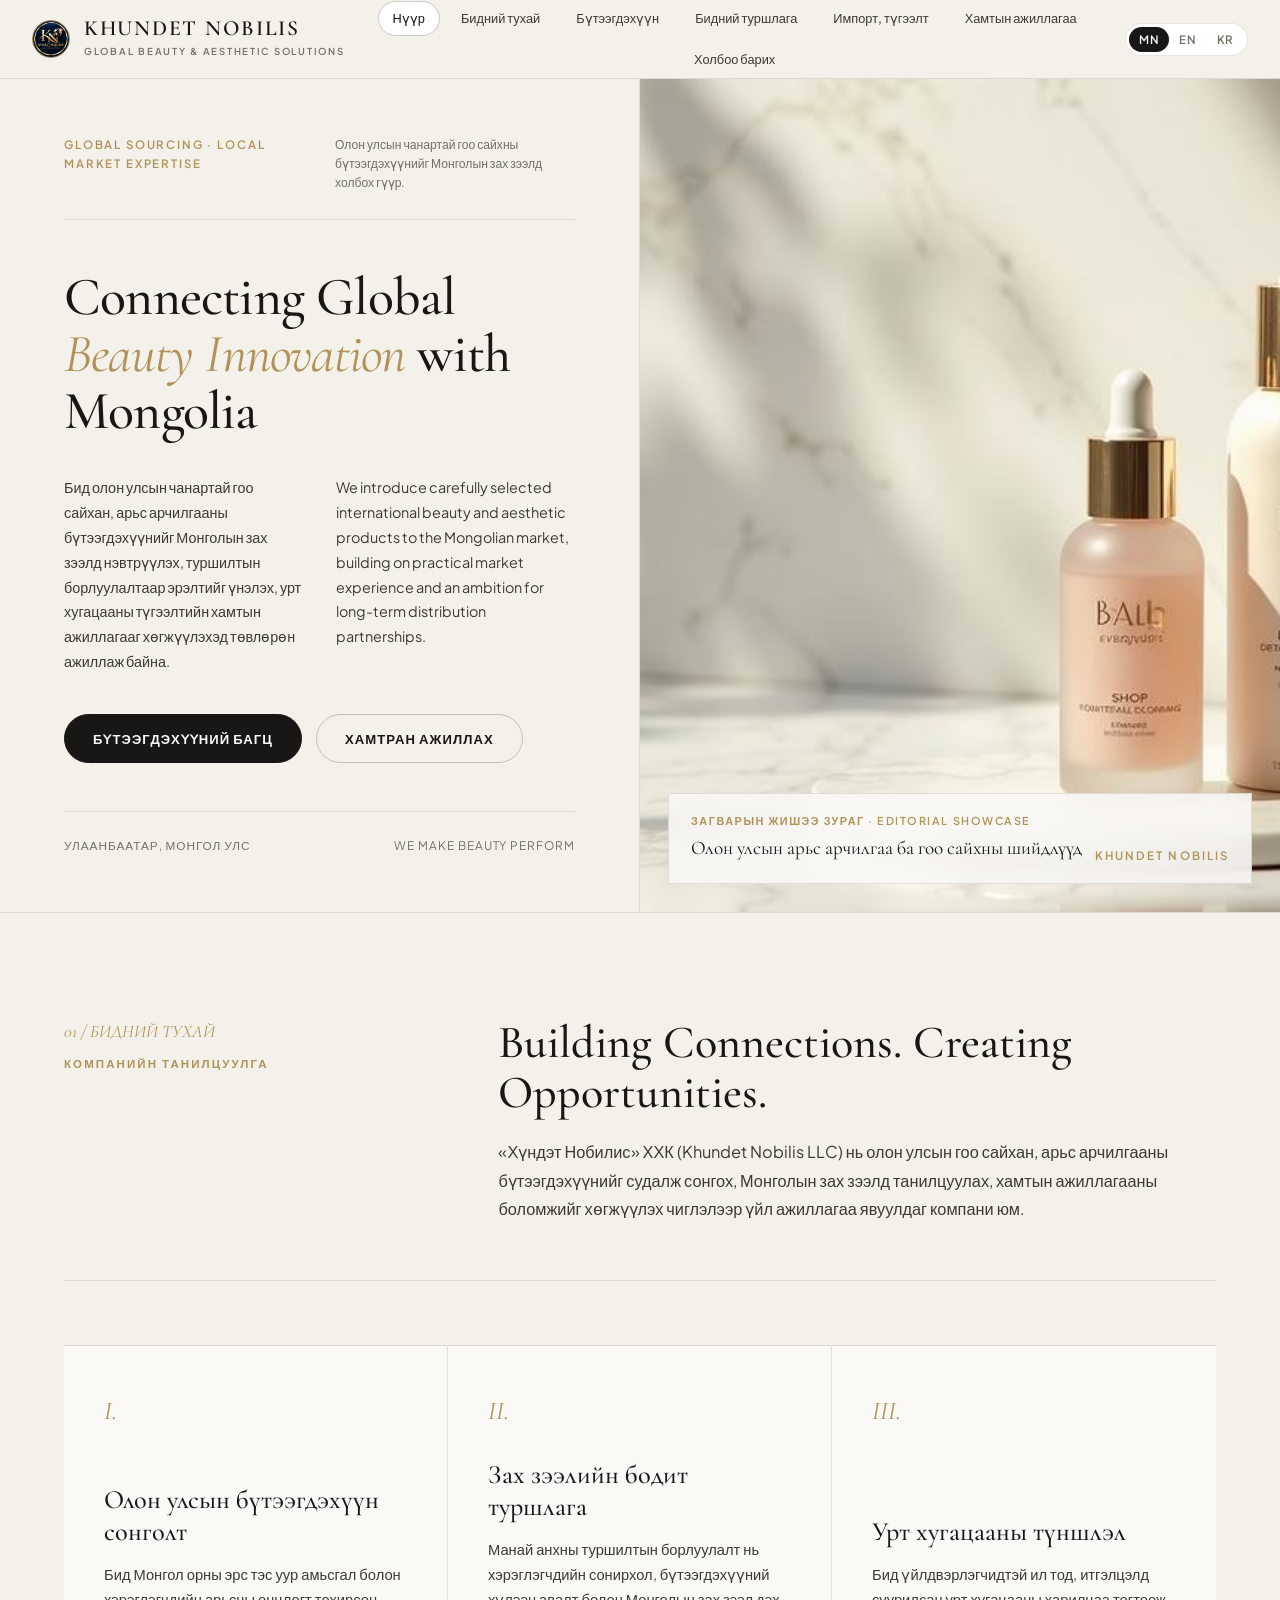
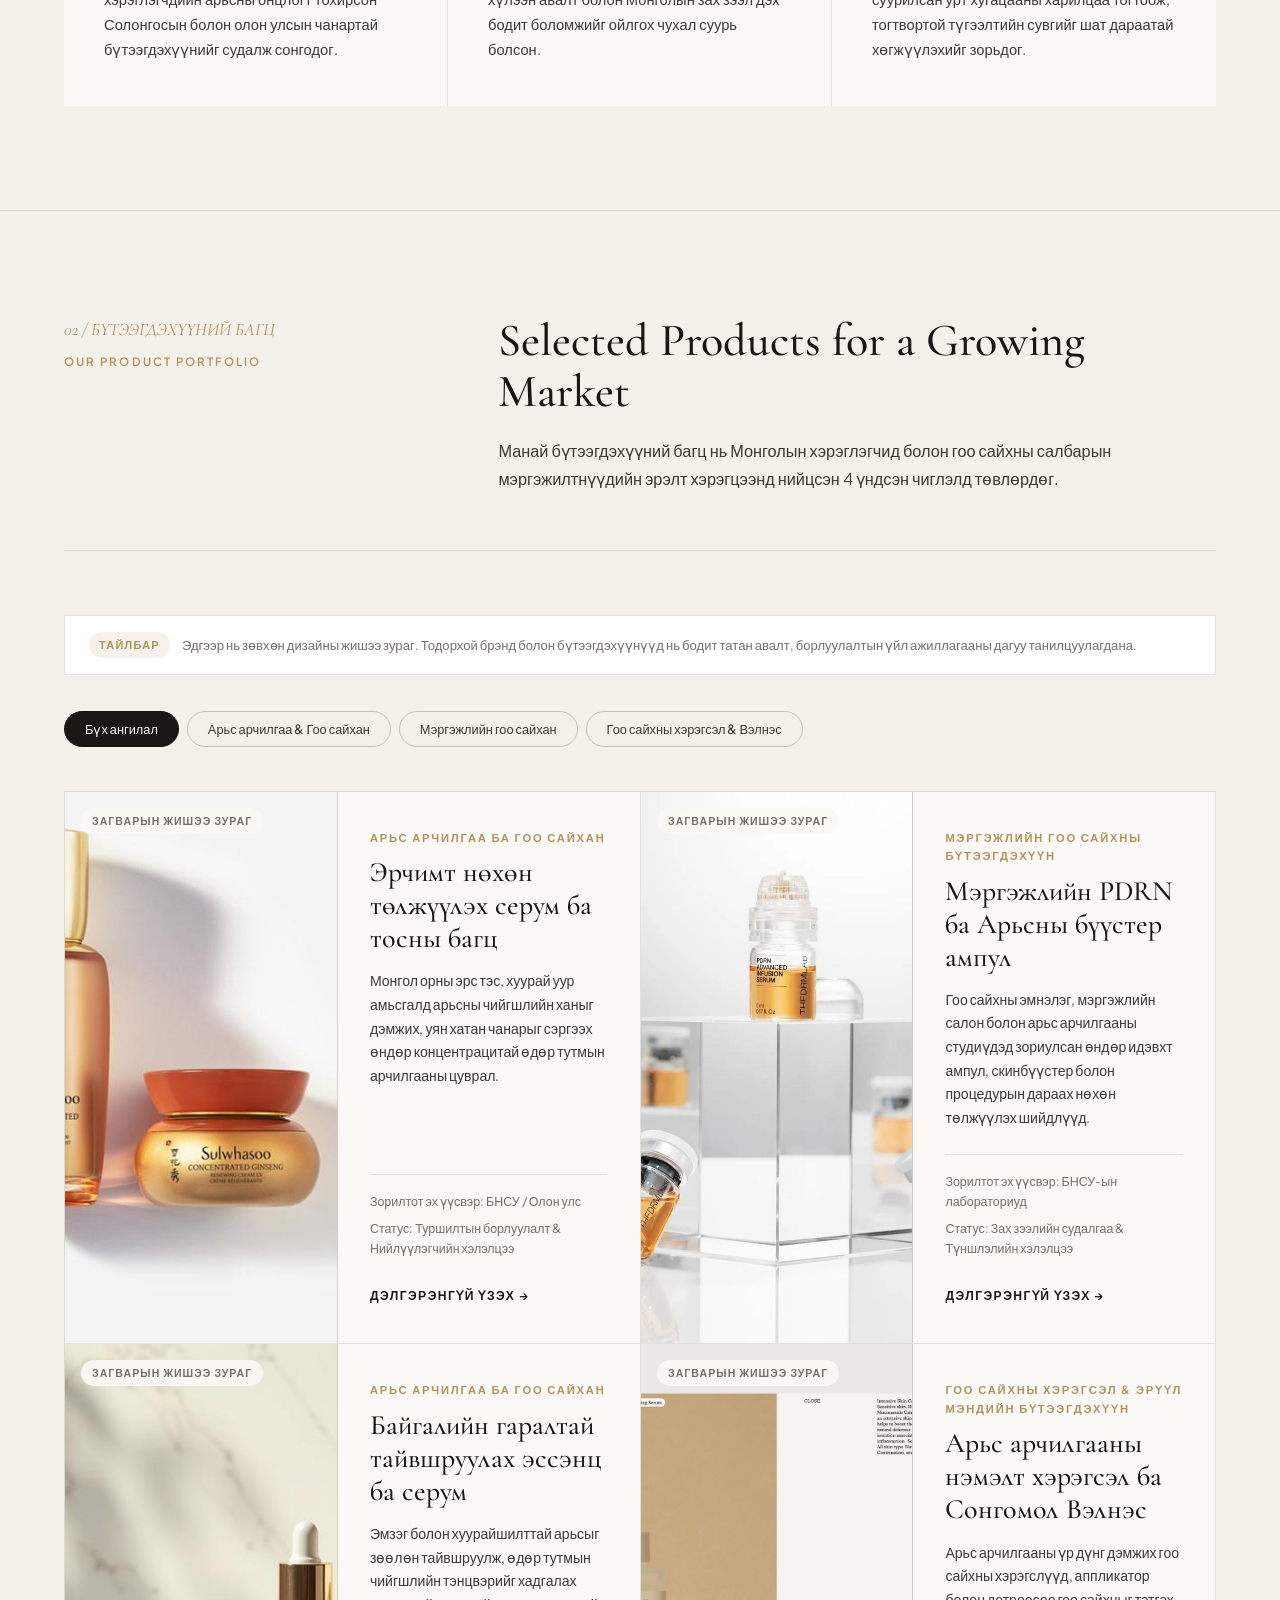
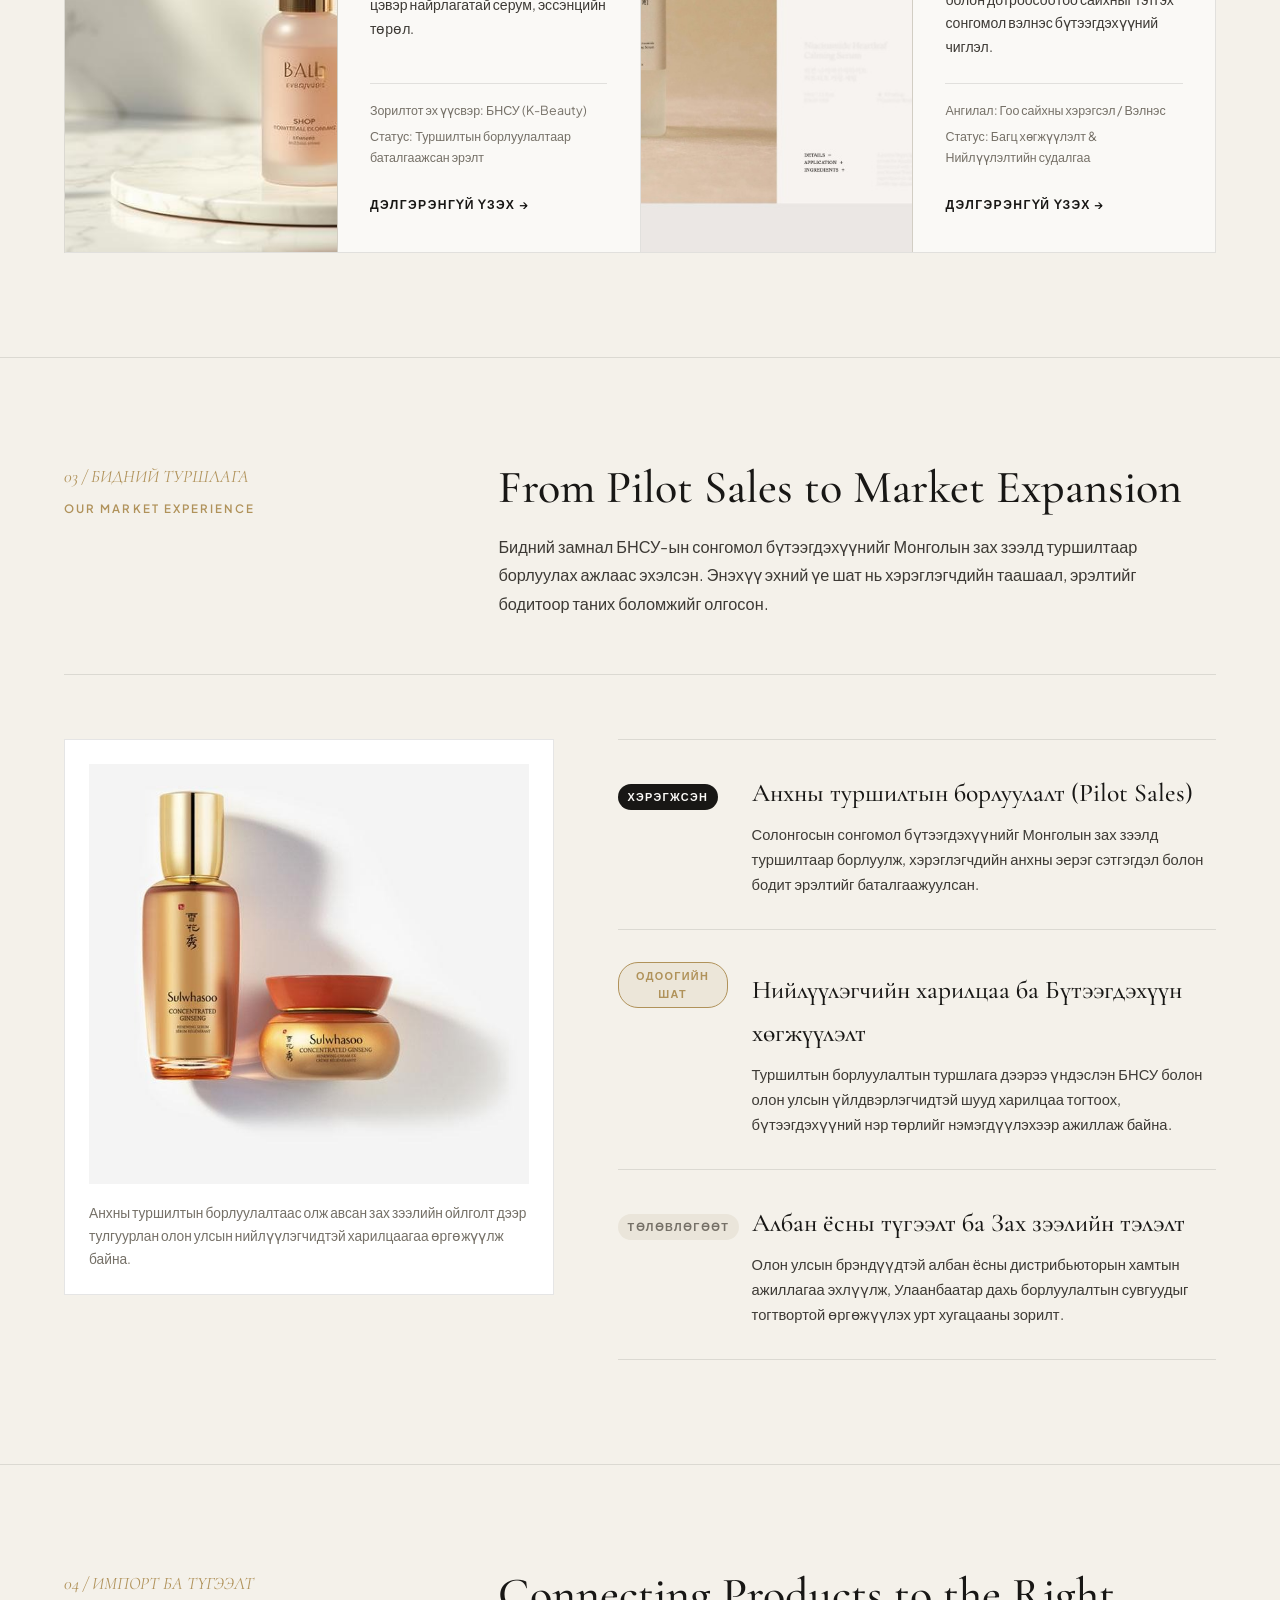
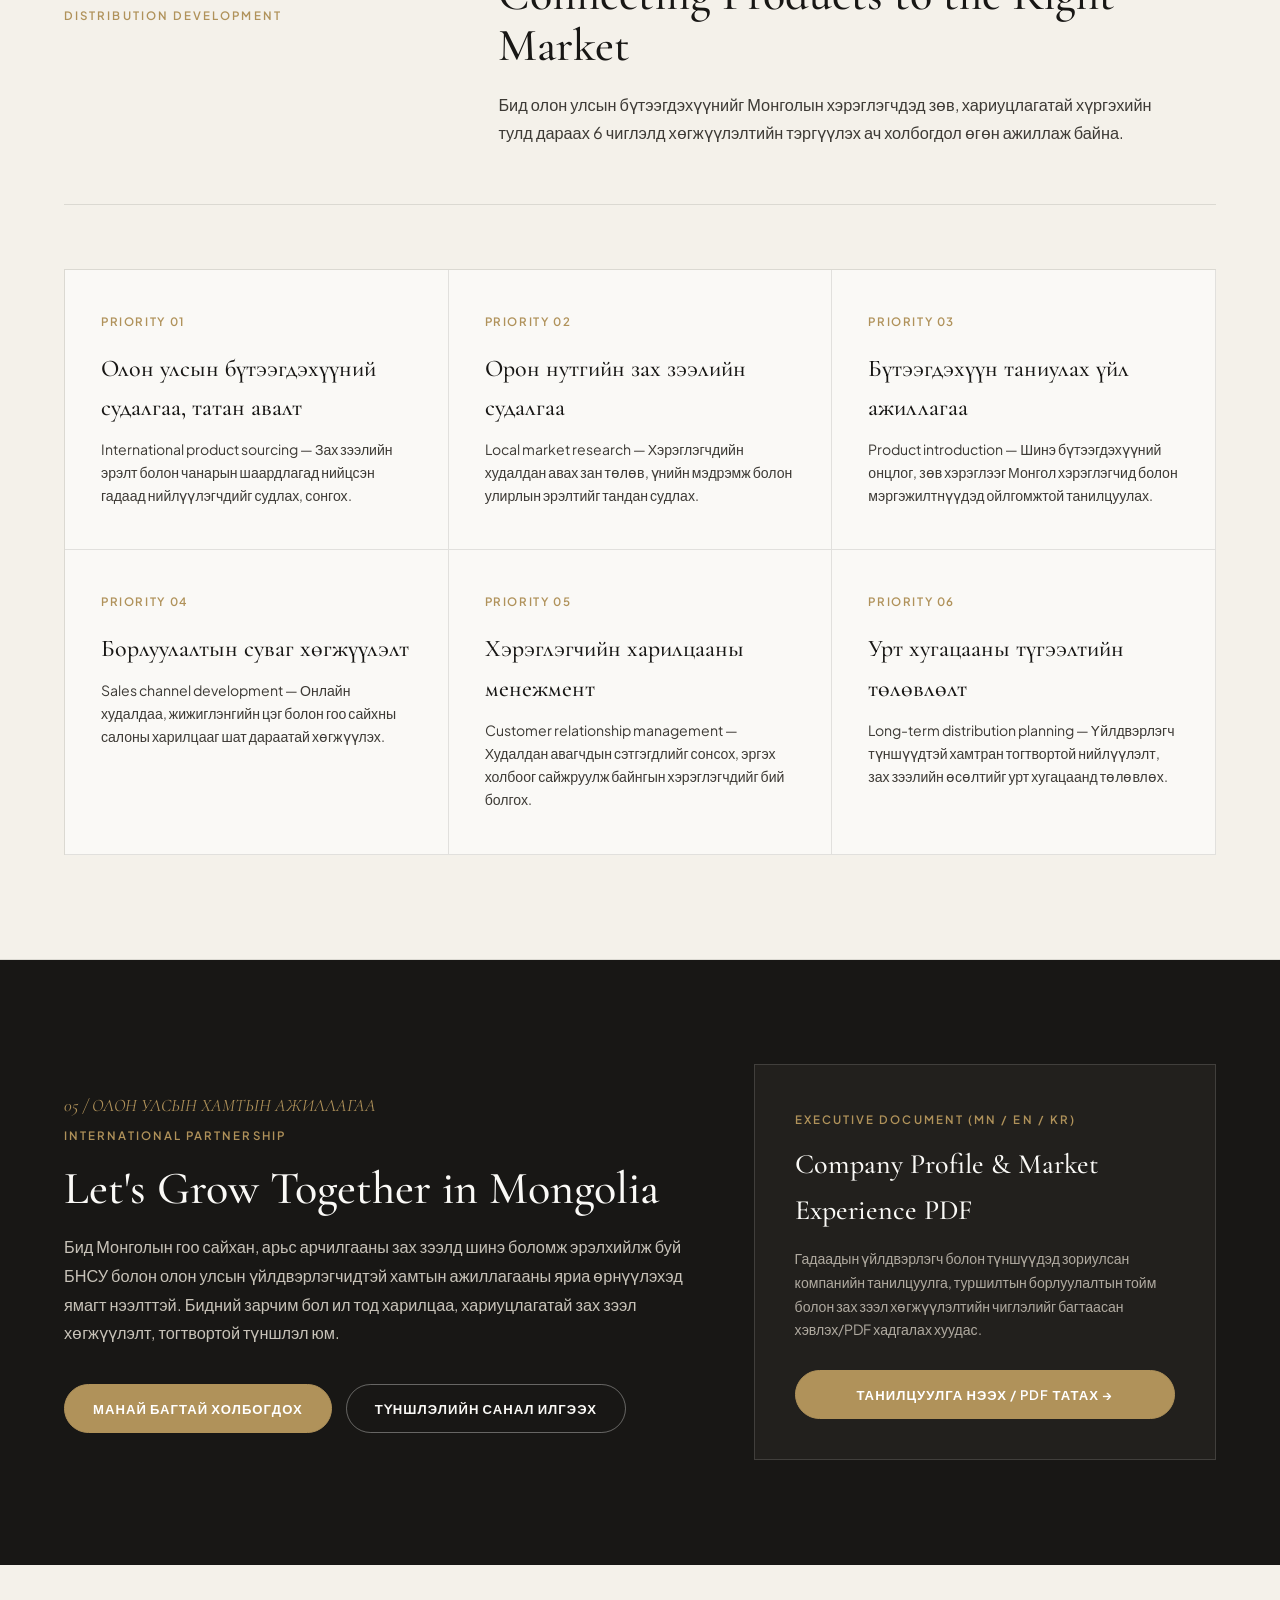
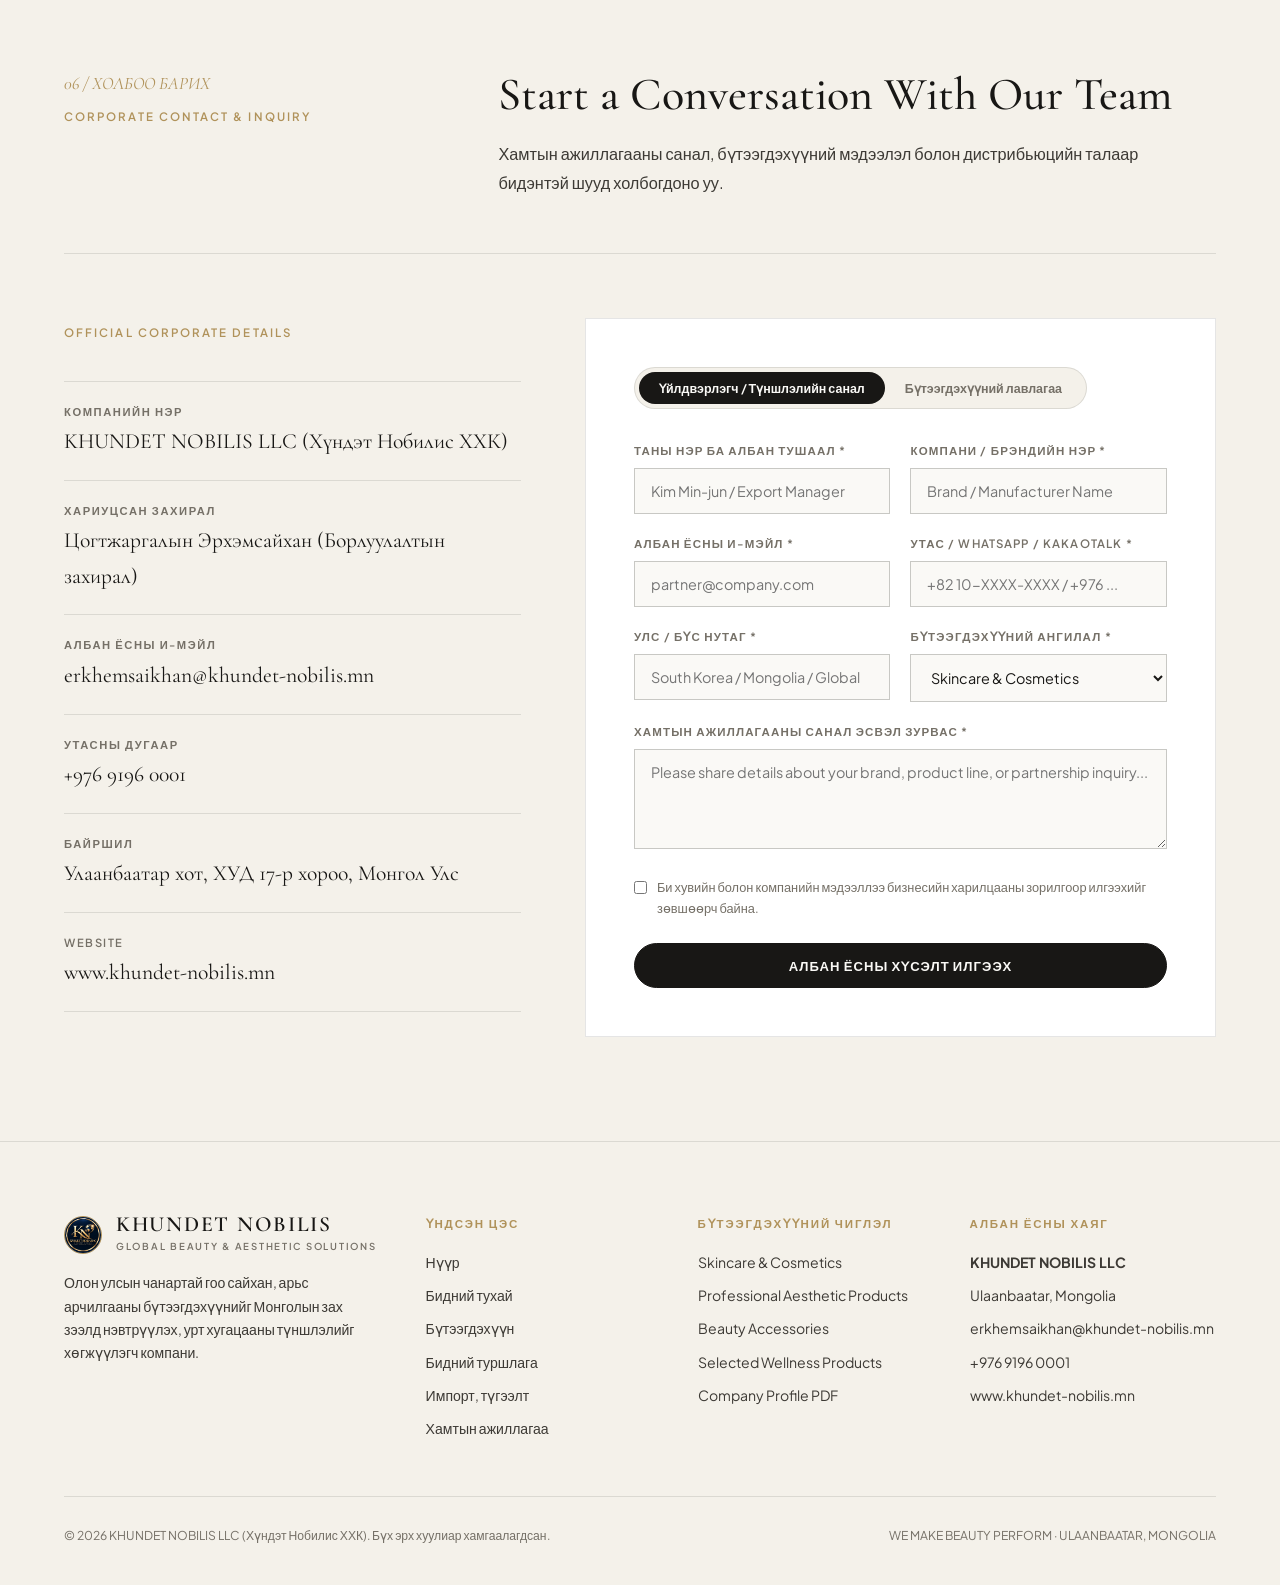
==== commit 9c4c8409: "Redesign corporate website in Hyeja x Nobilis editorial style (MN/EN/KR)" ====
--- a/index.html
+++ b/index.html
@@ -3,662 +3,780 @@
 <head>
   <meta charset="UTF-8" />
   <meta name="viewport" content="width=device-width, initial-scale=1.0" />
-  <title>KHUNDET NOBILIS LLC | Medical & Aesthetic Bio-Distribution Corporation (Хүндэт Нобилис ХХК)</title>
-  <meta name="description" content="Khundet Nobilis LLC (Хүндэт Нобилис ХХК) — Authorized National Importer & GDP Cold-Chain Distributor of KFDA, CE, and ISO 13485 Certified Medical Devices, Dermal Fillers, Polynucleotides & Clinical Aesthetics in Mongolia." />
-  <link rel="icon" type="image/jpeg" href="assets/logo.jpg" />
+  <title>KHUNDET NOBILIS LLC | Global Beauty & Aesthetic Solutions — Mongolia</title>
+  <meta
+    name="description"
+    content="Khundet Nobilis LLC (Хүндэт Нобилис ХХК) introduces selected international beauty, skincare, and aesthetic products to the Mongolian market, building long-term distribution partnerships."
+  />
+  <meta
+    name="keywords"
+    content="Khundet Nobilis, Хүндэт Нобилис ХХК, Mongolia beauty distributor, Korean skincare Mongolia, K-Beauty Mongolia, aesthetic products Ulaanbaatar, international beauty sourcing"
+  />
+  <meta name="author" content="Khundet Nobilis LLC" />
+  <link rel="canonical" href="https://khundet-nobilis.mn/" />
+
+  <!-- Open Graph / Social Sharing -->
+  <meta property="og:type" content="website" />
+  <meta property="og:url" content="https://khundet-nobilis.mn/" />
+  <meta property="og:title" content="KHUNDET NOBILIS — Global Beauty & Aesthetic Solutions" />
+  <meta
+    property="og:description"
+    content="Connecting Global Beauty Innovation with Mongolia. International beauty & aesthetic product sourcing, market experience, and distribution development."
+  />
+  <meta property="og:image" content="https://khundet-nobilis.mn/assets/hero-serum-marble.jpg" />
+
+  <!-- Editorial Typography (Cyrillic, Latin & Korean Support) -->
   <link rel="preconnect" href="https://fonts.googleapis.com" />
   <link rel="preconnect" href="https://fonts.gstatic.com" crossorigin />
-  <link href="https://fonts.googleapis.com/css2?family=Cormorant+Garamond:ital,wght@0,600;0,700;1,600&family=JetBrains+Mono:wght@500;600;700&family=Plus+Jakarta+Sans:wght@400;500;600;700&display=swap" rel="stylesheet" />
+  <link
+    href="https://fonts.googleapis.com/css2?family=Cormorant+Garamond:ital,wght@0,400;0,500;0,600;1,400;1,500&family=Plus+Jakarta+Sans:wght@400;500;600;700&display=swap"
+    rel="stylesheet"
+  />
+
+  <link rel="icon" type="image/jpeg" href="assets/logo.jpg" />
   <link rel="stylesheet" href="styles.css" />
 </head>
 <body>
-
-  <!-- 1. EXECUTIVE UTILITY BAR -->
-  <div class="utility-bar">
-    <div class="container utility-inner">
-      <div class="utility-left">
-        <span class="status-pill">
-          <span class="pulse-dot"></span>
-          <span data-mn="GDP ХҮЙТЭН ХЭЛХЭЭ: 2.0°C – 8.0°C ХЭВИЙН" data-en="GDP COLD-CHAIN ACTIVE: 2.0°C – 8.0°C" data-kr="GDP 콜드체인 가동중: 2.0°C – 8.0°C">GDP ХҮЙТЭН ХЭЛХЭЭ: 2.0°C – 8.0°C ХЭВИЙН</span>
-        </span>
-        <a href="tel:+97691960001" class="utility-contact mono">+976 9196 0001</a>
-        <a href="mailto:erkhemsaikhan@khundet-nobilis.mn" class="utility-contact mono">erkhemsaikhan@khundet-nobilis.mn</a>
-      </div>
-
-      <div class="utility-right">
-        <div class="portal-mode-switch">
-          <span class="portal-badge">ISO 13485 · WHO-GDP</span>
-        </div>
-        <div class="lang-switcher" role="group" aria-label="Language Selector">
-          <button class="lang-btn active" data-lang="mn">MN</button>
-          <button class="lang-btn" data-lang="en">EN</button>
-          <button class="lang-btn" data-lang="kr">KR 한국어</button>
+  <!-- ========================================================================
+       1. CORPORATE EDITORIAL NAVIGATION (HYEJA × NOBILIS STYLE)
+       ======================================================================== -->
+  <header class="site-header" id="top">
+    <div class="header-grid">
+      <a href="#home" class="brand-identity" aria-label="Khundet Nobilis Home">
+        <img src="assets/logo.jpg" alt="Khundet Nobilis Logo" class="brand-logo-thumb" />
+        <div class="brand-titles">
+          <span class="brand-main">KHUNDET NOBILIS</span>
+          <span class="brand-sub">GLOBAL BEAUTY &amp; AESTHETIC SOLUTIONS</span>
+        </div>
+      </a>
+
+      <nav class="main-nav" id="mainNav" aria-label="Primary Navigation">
+        <a href="#home" class="nav-pill active" data-i18n="navHome">Нүүр</a>
+        <a href="#about" class="nav-pill" data-i18n="navAbout">Бидний тухай</a>
+        <a href="#products" class="nav-pill" data-i18n="navProducts">Бүтээгдэхүүн</a>
+        <a href="#experience" class="nav-pill" data-i18n="navExperience">Бидний туршлага</a>
+        <a href="#distribution" class="nav-pill" data-i18n="navDistribution">Импорт, түгээлт</a>
+        <a href="#partnership" class="nav-pill" data-i18n="navPartnership">Хамтын ажиллагаа</a>
+        <a href="#contact" class="nav-pill" data-i18n="navContact">Холбоо барих</a>
+      </nav>
+
+      <div class="header-controls">
+        <div class="lang-bar" role="group" aria-label="Language Switcher">
+          <button type="button" class="lang-pill active" data-lang="mn">MN</button>
+          <button type="button" class="lang-pill" data-lang="en">EN</button>
+          <button type="button" class="lang-pill" data-lang="kr">KR</button>
+        </div>
+        <button type="button" class="mobile-menu-trigger" id="mobileMenuBtn" aria-label="Toggle Menu">
+          Menu
+        </button>
+      </div>
+    </div>
+  </header>
+
+  <main>
+    <!-- ======================================================================
+         2. SPLIT-SCREEN EDITORIAL HERO (HYEJA 1/1 STUDIO INSPIRED)
+         ====================================================================== -->
+    <section class="hero-editorial" id="home">
+      <div class="hero-left-pane">
+        <div class="hero-top-meta">
+          <span class="hero-kicker" data-i18n="heroKicker">GLOBAL SOURCING · LOCAL MARKET EXPERTISE</span>
+          <p class="hero-aside-note" data-i18n="heroAsideNote">
+            Олон улсын чанартай гоо сайхны бүтээгдэхүүнийг Монголын зах зээлд холбох гүүр.
+          </p>
+        </div>
+
+        <div class="hero-center-block">
+          <h1 class="hero-display-title" data-i18n="heroTitle">
+            Connecting Global <em>Beauty Innovation</em> with Mongolia
+          </h1>
+
+          <div class="hero-editorial-columns">
+            <p class="hero-col-text" data-i18n="heroCol1">
+              Бид олон улсын чанартай гоо сайхан, арьс арчилгааны бүтээгдэхүүнийг Монголын зах зээлд нэвтрүүлэх, туршилтын борлуулалтаар эрэлтийг үнэлэх, урт хугацааны түгээлтийн хамтын ажиллагааг хөгжүүлэхэд төвлөрөн ажиллаж байна.
+            </p>
+            <p class="hero-col-text" data-i18n="heroCol2">
+              We introduce carefully selected international beauty and aesthetic products to the Mongolian market, building on practical market experience and an ambition for long-term distribution partnerships.
+            </p>
+          </div>
+
+          <div class="hero-cta-row">
+            <a href="#products" class="btn-editorial btn-dark" data-i18n="heroBtnPortfolio">
+              Explore Our Portfolio
+            </a>
+            <a href="#partnership" class="btn-editorial btn-light-outline" data-i18n="heroBtnPartner">
+              Partner With Us
+            </a>
+          </div>
+        </div>
+
+        <div class="hero-bottom-bar">
+          <span data-i18n="heroBottomLeft">Ulaanbaatar, Mongolia</span>
+          <span data-i18n="heroBottomRight">WE MAKE BEAUTY PERFORM</span>
+        </div>
+      </div>
+
+      <div class="hero-right-pane">
+        <img
+          src="assets/hero-serum-marble.jpg"
+          alt="International Skincare & Aesthetic Formulations Showcase"
+        />
+        <div class="hero-image-caption">
+          <div>
+            <div class="caption-tag" data-i18n="heroImgTag">ЗАГВАРЫН ЖИШЭЭ ЗУРАГ · EDITORIAL SHOWCASE</div>
+            <div class="caption-title" data-i18n="heroImgTitle">
+              Олон улсын арьс арчилгаа ба гоо сайхны шийдлүүд
+            </div>
+          </div>
+          <span class="eyebrow">KHUNDET NOBILIS</span>
+        </div>
+      </div>
+    </section>
+
+    <!-- ======================================================================
+         3. ABOUT US — BUILDING CONNECTIONS. CREATING OPPORTUNITIES.
+         ====================================================================== -->
+    <section class="editorial-section section-pad reveal" id="about">
+      <div class="section-header-editorial">
+        <div class="section-index-label">
+          <span class="section-num" data-i18n="aboutIndex">01 / БИДНИЙ ТУХАЙ</span>
+          <span class="eyebrow" data-i18n="aboutEyebrow">КОМПАНИЙН ТАНИЛЦУУЛГА</span>
+        </div>
+        <div>
+          <h2 class="section-heading-large" data-i18n="aboutTitle">
+            Building Connections. Creating Opportunities.
+          </h2>
+          <p class="section-lead-copy" data-i18n="aboutLead">
+            Khundet Nobilis LLC is a Mongolia-based company focused on sourcing, introducing, and developing opportunities for international beauty and aesthetic products.
+          </p>
+        </div>
+      </div>
+
+      <div class="about-editorial-grid">
+        <article class="about-pillar-cell">
+          <span class="cell-number">I.</span>
+          <div>
+            <h3 class="cell-title" data-i18n="aboutCell1Title">Олон улсын бүтээгдэхүүн сонголт</h3>
+            <p class="cell-desc" data-i18n="aboutCell1Desc">
+              Бид Монгол орны эрс тэс уур амьсгал болон хэрэглэгчдийн арьсны онцлогт тохирсон Солонгосын болон олон улсын чанартай бүтээгдэхүүнийг судалж сонгодог.
+            </p>
+          </div>
+        </article>
+
+        <article class="about-pillar-cell">
+          <span class="cell-number">II.</span>
+          <div>
+            <h3 class="cell-title" data-i18n="aboutCell2Title">Зах зээлийн бодит туршлага</h3>
+            <p class="cell-desc" data-i18n="aboutCell2Desc">
+              Our initial pilot sales provided valuable insight into customer interests, product acceptance, and opportunities within the Mongolian market.
+            </p>
+          </div>
+        </article>
+
+        <article class="about-pillar-cell">
+          <span class="cell-number">III.</span>
+          <div>
+            <h3 class="cell-title" data-i18n="aboutCell3Title">Урт хугацааны түншлэл</h3>
+            <p class="cell-desc" data-i18n="aboutCell3Desc">
+              We aim to build lasting relationships with manufacturers and develop sustainable distribution channels.
+            </p>
+          </div>
+        </article>
+      </div>
+    </section>
+
+    <!-- ======================================================================
+         4. OUR PORTFOLIO — SELECTED PRODUCTS FOR A GROWING MARKET
+         ====================================================================== -->
+    <section class="editorial-section section-pad reveal" id="products">
+      <div class="section-header-editorial">
+        <div class="section-index-label">
+          <span class="section-num" data-i18n="portIndex">02 / БҮТЭЭГДЭХҮҮНИЙ БАГЦ</span>
+          <span class="eyebrow" data-i18n="portEyebrow">OUR PRODUCT PORTFOLIO</span>
+        </div>
+        <div>
+          <h2 class="section-heading-large" data-i18n="portTitle">
+            Selected Products for a Growing Market
+          </h2>
+          <p class="section-lead-copy" data-i18n="portLead">
+            Our portfolio focuses on products suited to the needs of Mongolian consumers and beauty professionals.
+          </p>
+        </div>
+      </div>
+
+      <!-- Honest Sample Disclaimer Banner -->
+      <div class="portfolio-disclaimer-banner">
+        <div style="display: flex; align-items: center; gap: 12px; flex-wrap: wrap;">
+          <span class="disclaimer-badge" data-i18n="disclaimerBadge">ТАЙЛБАР</span>
+          <span data-i18n="disclaimerText">
+            Эдгээр нь зөвхөн дизайны жишээ зураг. Тодорхой брэнд болон бүтээгдэхүүнүүд нь бодит татан авалт, борлуулалтын үйл ажиллагааны дагуу танилцуулагдана.
+          </span>
+        </div>
+      </div>
+
+      <!-- Category Filter Pills -->
+      <div class="category-filter-bar">
+        <div class="cat-pills-wrap" role="tablist" aria-label="Product Categories">
+          <button type="button" class="cat-pill-btn active" data-category="all" data-i18n="filterAll">
+            All Categories
+          </button>
+          <button type="button" class="cat-pill-btn" data-category="skincare" data-i18n="filterSkincare">
+            Skincare &amp; Cosmetics
+          </button>
+          <button type="button" class="cat-pill-btn" data-category="aesthetics" data-i18n="filterAesthetics">
+            Professional Aesthetic Products
+          </button>
+          <button type="button" class="cat-pill-btn" data-category="accessories" data-i18n="filterAccessories">
+            Beauty Accessories &amp; Wellness
+          </button>
+        </div>
+      </div>
+
+      <!-- Dynamic Portfolio Grid (Rendered by script.js) -->
+      <div class="editorial-product-grid" id="editorialProductGrid"></div>
+    </section>
+
+    <!-- ======================================================================
+         5. OUR EXPERIENCE — FROM PILOT SALES TO MARKET EXPANSION
+         ====================================================================== -->
+    <section class="editorial-section section-pad reveal" id="experience">
+      <div class="section-header-editorial">
+        <div class="section-index-label">
+          <span class="section-num" data-i18n="expIndex">03 / БИДНИЙ ТУРШЛАГА</span>
+          <span class="eyebrow" data-i18n="expEyebrow">OUR MARKET EXPERIENCE</span>
+        </div>
+        <div>
+          <h2 class="section-heading-large" data-i18n="expTitle">
+            From Pilot Sales to Market Expansion
+          </h2>
+          <p class="section-lead-copy" data-i18n="expLead">
+            Our journey began with pilot sales of selected Korean products in Mongolia. This early stage helped us understand customer preferences and identify opportunities for broader market development.
+          </p>
+        </div>
+      </div>
+
+      <div class="experience-split-layout">
+        <div class="experience-visual-card">
+          <img
+            src="assets/product-skincare-luxury.jpg"
+            alt="Market Testing & Pilot Sales Experience"
+            loading="lazy"
+          />
+          <p style="font-size: 0.86rem; color: var(--text-muted); line-height: 1.65;" data-i18n="expCardCaption">
+            Today, we are building on that experience to establish stronger international supplier relationships and expand our market presence.
+          </p>
+        </div>
+
+        <div class="journey-stages">
+          <div class="journey-stage-item">
+            <div>
+              <span class="stage-status-tag completed" data-i18n="stage1Tag">COMPLETED</span>
+            </div>
+            <div class="stage-content">
+              <h3 data-i18n="stage1Title">Initial Pilot Sales in Mongolia</h3>
+              <p data-i18n="stage1Desc">
+                Солонгосын сонгомол бүтээгдэхүүнийг Монголын зах зээлд туршилтаар борлуулж, хэрэглэгчдийн анхны эерэг сэтгэгдэл болон бодит эрэлтийг баталгаажуулсан.
+              </p>
+            </div>
+          </div>
+
+          <div class="journey-stage-item">
+            <div>
+              <span class="stage-status-tag active" data-i18n="stage2Tag">ACTIVE STAGE</span>
+            </div>
+            <div class="stage-content">
+              <h3 data-i18n="stage2Title">Supplier Discussions &amp; Portfolio Expansion</h3>
+              <p data-i18n="stage2Desc">
+                Туршилтын борлуулалтын туршлага дээрээ үндэслэн БНСУ болон олон улсын үйлдвэрлэгчидтэй шууд харилцаа тогтоох, бүтээгдэхүүний нэр төрлийг нэмэгдүүлэхээр ажиллаж байна.
+              </p>
+            </div>
+          </div>
+
+          <div class="journey-stage-item">
+            <div>
+              <span class="stage-status-tag planned" data-i18n="stage3Tag">DEVELOPMENT GOAL</span>
+            </div>
+            <div class="stage-content">
+              <h3 data-i18n="stage3Title">Official Distributorship &amp; Channel Growth</h3>
+              <p data-i18n="stage3Desc">
+                Олон улсын брэндүүдтэй албан ёсны дистрибьюторын хамтын ажиллагаа эхлүүлж, Улаанбаатар дахь борлуулалтын сувгуудыг тогтвортой өргөжүүлэх урт хугацааны зорилт.
+              </p>
+            </div>
+          </div>
+        </div>
+      </div>
+    </section>
+
+    <!-- ======================================================================
+         6. DISTRIBUTION DEVELOPMENT — CONNECTING PRODUCTS TO THE RIGHT MARKET
+         ====================================================================== -->
+    <section class="editorial-section section-pad reveal" id="distribution">
+      <div class="section-header-editorial">
+        <div class="section-index-label">
+          <span class="section-num" data-i18n="distIndex">04 / ИМПОРТ БА ТҮГЭЭЛТ</span>
+          <span class="eyebrow" data-i18n="distEyebrow">DISTRIBUTION DEVELOPMENT</span>
+        </div>
+        <div>
+          <h2 class="section-heading-large" data-i18n="distTitle">
+            Connecting Products to the Right Market
+          </h2>
+          <p class="section-lead-copy" data-i18n="distLead">
+            Our development priorities focus on connecting international beauty products with the right customers and channels in Mongolia:
+          </p>
+        </div>
+      </div>
+
+      <div class="priorities-matrix">
+        <article class="priority-box">
+          <span class="priority-idx">PRIORITY 01</span>
+          <h3 class="priority-title" data-i18n="prio1Title">International Product Sourcing</h3>
+          <p class="priority-copy" data-i18n="prio1Desc">
+            Зах зээлийн эрэлт болон чанарын шаардлагад нийцсэн гадаад нийлүүлэгчдийг судлах, сонгох.
+          </p>
+        </article>
+
+        <article class="priority-box">
+          <span class="priority-idx">PRIORITY 02</span>
+          <h3 class="priority-title" data-i18n="prio2Title">Local Market Research</h3>
+          <p class="priority-copy" data-i18n="prio2Desc">
+            Хэрэглэгчдийн худалдан авах зан төлөв, үнийн мэдрэмж болон улирлын эрэлтийг тандан судлах.
+          </p>
+        </article>
+
+        <article class="priority-box">
+          <span class="priority-idx">PRIORITY 03</span>
+          <h3 class="priority-title" data-i18n="prio3Title">Product Introduction</h3>
+          <p class="priority-copy" data-i18n="prio3Desc">
+            Шинэ бүтээгдэхүүний онцлог, зөв хэрэглээг Монгол хэрэглэгчид болон мэргэжилтнүүдэд ойлгомжтой танилцуулах.
+          </p>
+        </article>
+
+        <article class="priority-box">
+          <span class="priority-idx">PRIORITY 04</span>
+          <h3 class="priority-title" data-i18n="prio4Title">Sales Channel Development</h3>
+          <p class="priority-copy" data-i18n="prio4Desc">
+            Онлайн худалдаа, жижиглэнгийн цэг болон гоо сайхны салоны харилцааг шат дараатай хөгжүүлэх.
+          </p>
+        </article>
+
+        <article class="priority-box">
+          <span class="priority-idx">PRIORITY 05</span>
+          <h3 class="priority-title" data-i18n="prio5Title">Customer Relationship Management</h3>
+          <p class="priority-copy" data-i18n="prio5Desc">
+            Худалдан авагчдын сэтгэгдлийг сонсох, эргэх холбоог сайжруулж байнгын хэрэглэгчдийг бий болгох.
+          </p>
+        </article>
+
+        <article class="priority-box">
+          <span class="priority-idx">PRIORITY 06</span>
+          <h3 class="priority-title" data-i18n="prio6Title">Long-Term Distribution Planning</h3>
+          <p class="priority-copy" data-i18n="prio6Desc">
+            Үйлдвэрлэгч түншүүдтэй хамтран тогтвортой нийлүүлэлт, зах зээлийн өсөлтийг урт хугацаанд төлөвлөх.
+          </p>
+        </article>
+      </div>
+    </section>
+
+    <!-- ======================================================================
+         7. INTERNATIONAL PARTNERSHIP — LET'S GROW TOGETHER IN MONGOLIA
+         ====================================================================== -->
+    <section class="editorial-section partnership-editorial-band section-pad reveal" id="partnership">
+      <div class="partnership-inner">
+        <div>
+          <span class="section-num" data-i18n="partIndex">05 / ОЛОН УЛСЫН ХАМТЫН АЖИЛЛАГАА</span>
+          <br />
+          <span class="eyebrow" style="margin-top: 6px; margin-bottom: 18px;" data-i18n="partEyebrow">
+            INTERNATIONAL PARTNERSHIP
+          </span>
+          <h2 class="section-heading-large" data-i18n="partTitle">
+            Let's Grow Together in Mongolia
+          </h2>
+          <p class="section-lead-copy" data-i18n="partLead">
+            We welcome discussions with international manufacturers seeking opportunities in the Mongolian beauty and aesthetic market. Our focus is on transparent communication, responsible market development, and sustainable partnerships.
+          </p>
+          <div class="hero-cta-row">
+            <a href="#contact" class="btn-editorial btn-champagne-solid" data-i18n="partBtnContact">
+              Contact Our Team
+            </a>
+            <a
+              href="company-profile.html"
+              target="_blank"
+              rel="noopener"
+              class="btn-editorial"
+              style="border: 1px solid rgba(250,249,246,0.35); color: var(--bg-alabaster);"
+              data-i18n="partBtnExplore"
+            >
+              Explore Partnership Opportunities
+            </a>
+          </div>
+        </div>
+
+        <aside class="profile-deck-card">
+          <div>
+            <span class="eyebrow" data-i18n="deckEyebrow">EXECUTIVE DOCUMENT (MN / EN / KR)</span>
+            <h3 data-i18n="deckTitle">Company Profile + Market Experience PDF</h3>
+            <p data-i18n="deckDesc">
+              Гадаадын үйлдвэрлэгч болон түншүүдэд зориулсан компанийн танилцуулга, туршилтын борлуулалтын тойм болон зах зээл хөгжүүлэлтийн чиглэлийг багтаасан хэвлэх/PDF хадгалах хуудас.
+            </p>
+          </div>
+          <div>
+            <a
+              href="company-profile.html"
+              target="_blank"
+              rel="noopener"
+              class="btn-editorial btn-champagne-solid"
+              style="width: 100%;"
+              data-i18n="deckBtnOpen"
+            >
+              Open Company Profile / Save PDF →
+            </a>
+          </div>
+        </aside>
+      </div>
+    </section>
+
+    <!-- ======================================================================
+         8. CONTACT & DUAL-WORKFLOW INQUIRY SECTION
+         ====================================================================== -->
+    <section class="editorial-section section-pad reveal" id="contact">
+      <div class="section-header-editorial">
+        <div class="section-index-label">
+          <span class="section-num" data-i18n="contactIndex">06 / ХОЛБОО БАРИХ</span>
+          <span class="eyebrow" data-i18n="contactEyebrow">CORPORATE CONTACT &amp; INQUIRY</span>
+        </div>
+        <div>
+          <h2 class="section-heading-large" data-i18n="contactTitle">
+            Start a Conversation With Our Team
+          </h2>
+          <p class="section-lead-copy" data-i18n="contactLead">
+            Хамтын ажиллагааны санал, бүтээгдэхүүний мэдээлэл болон дистрибьюцийн талаар бидэнтэй шууд холбогдоно уу.
+          </p>
+        </div>
+      </div>
+
+      <div class="contact-editorial-grid">
+        <!-- Left Column: Official Contact Information -->
+        <div>
+          <span class="eyebrow">OFFICIAL CORPORATE DETAILS</span>
+          <div class="contact-details-list">
+            <div class="contact-row">
+              <span class="contact-row-label" data-i18n="labelCompany">COMPANY NAME</span>
+              <span class="contact-row-val">KHUNDET NOBILIS LLC (Хүндэт Нобилис ХХК)</span>
+            </div>
+
+            <div class="contact-row">
+              <span class="contact-row-label" data-i18n="labelRep">CONTACT REPRESENTATIVE</span>
+              <span class="contact-row-val" id="contactRepValue">
+                Цогтжаргалын Эрхэмсайхан (Борлуулалтын захирал)
+              </span>
+            </div>
+
+            <div class="contact-row">
+              <span class="contact-row-label" data-i18n="labelEmail">OFFICIAL EMAIL</span>
+              <span class="contact-row-val">
+                <a href="mailto:erkhemsaikhan@khundet-nobilis.mn">erkhemsaikhan@khundet-nobilis.mn</a>
+              </span>
+            </div>
+
+            <div class="contact-row">
+              <span class="contact-row-label" data-i18n="labelPhone">TELEPHONE</span>
+              <span class="contact-row-val">
+                <a href="tel:+97691960001">+976 9196 0001</a>
+              </span>
+            </div>
+
+            <div class="contact-row">
+              <span class="contact-row-label" data-i18n="labelLocation">LOCATION</span>
+              <span class="contact-row-val" id="contactLocValue">
+                Улаанбаатар хот, ХУД 17-р хороо, Монгол Улс
+              </span>
+            </div>
+
+            <div class="contact-row">
+              <span class="contact-row-label">WEBSITE</span>
+              <span class="contact-row-val">
+                <a href="https://khundet-nobilis.mn">www.khundet-nobilis.mn</a>
+              </span>
+            </div>
+          </div>
+        </div>
+
+        <!-- Right Column: Dual-Workflow Inquiry Form -->
+        <div class="inquiry-form-container">
+          <div class="workflow-tabs" role="tablist">
+            <button type="button" class="wf-tab active" data-wf="partnership" data-i18n="tabPartner">
+              Үйлдвэрлэгч / Түншлэлийн санал
+            </button>
+            <button type="button" class="wf-tab" data-wf="product" data-i18n="tabProduct">
+              Бүтээгдэхүүний лавлагаа
+            </button>
+          </div>
+
+          <form id="corporateInquiryForm">
+            <!-- Spam Honeypot -->
+            <div class="honeypot-field" aria-hidden="true">
+              <label for="websiteUrlTrap">Website</label>
+              <input type="text" id="websiteUrlTrap" name="websiteUrlTrap" tabindex="-1" autocomplete="off" />
+            </div>
+
+            <div class="form-2col">
+              <div class="field-group">
+                <label for="inquiryName" data-i18n="formNameLabel">Таны нэр ба Албан тушаал *</label>
+                <input
+                  type="text"
+                  id="inquiryName"
+                  class="editorial-input"
+                  required
+                  placeholder="Kim Min-jun / Export Manager"
+                />
+              </div>
+
+              <div class="field-group">
+                <label for="inquiryCompany" data-i18n="formCompanyLabel">Компани / Брэндийн нэр *</label>
+                <input
+                  type="text"
+                  id="inquiryCompany"
+                  class="editorial-input"
+                  required
+                  placeholder="Brand / Manufacturer Name"
+                />
+              </div>
+            </div>
+
+            <div class="form-2col">
+              <div class="field-group">
+                <label for="inquiryEmail" data-i18n="formEmailLabel">Албан ёсны И-мэйл *</label>
+                <input
+                  type="email"
+                  id="inquiryEmail"
+                  class="editorial-input"
+                  required
+                  placeholder="partner@company.com"
+                />
+              </div>
+
+              <div class="field-group">
+                <label for="inquiryPhone" data-i18n="formPhoneLabel">Утас / WhatsApp / KakaoTalk *</label>
+                <input
+                  type="text"
+                  id="inquiryPhone"
+                  class="editorial-input"
+                  required
+                  placeholder="+82 10-XXXX-XXXX / +976 ..."
+                />
+              </div>
+            </div>
+
+            <div class="form-2col">
+              <div class="field-group">
+                <label for="inquiryCountry" data-i18n="formCountryLabel">Улс / Бүс нутаг *</label>
+                <input
+                  type="text"
+                  id="inquiryCountry"
+                  class="editorial-input"
+                  required
+                  placeholder="South Korea / Mongolia / Global"
+                />
+              </div>
+
+              <div class="field-group">
+                <label for="inquiryCategory" data-i18n="formCategoryLabel">Бүтээгдэхүүний ангилал *</label>
+                <select id="inquiryCategory" class="editorial-input" required>
+                  <option value="skincare">Skincare &amp; Cosmetics</option>
+                  <option value="aesthetics">Professional Aesthetic Products</option>
+                  <option value="accessories">Beauty Accessories</option>
+                  <option value="wellness">Selected Wellness Products</option>
+                  <option value="general">General Partnership Discussion</option>
+                </select>
+              </div>
+            </div>
+
+            <div class="field-group">
+              <label for="inquiryMessage" data-i18n="formMessageLabel">
+                Хамтын ажиллагааны санал эсвэл зурвас *
+              </label>
+              <textarea
+                id="inquiryMessage"
+                rows="4"
+                class="editorial-input"
+                required
+                placeholder="Please share details about your brand, product line, or partnership inquiry..."
+              ></textarea>
+            </div>
+
+            <label class="privacy-consent-row">
+              <input type="checkbox" id="inquiryConsent" required style="margin-top: 4px;" />
+              <span data-i18n="consentText">
+                Би хувийн болон компанийн мэдээллээ бизнесийн харилцааны зорилгоор илгээхийг зөвшөөрч байна.
+              </span>
+            </label>
+
+            <button type="submit" class="btn-editorial btn-dark" style="width: 100%;" data-i18n="formSubmitBtn">
+              Албан ёсны хүсэлт илгээх
+            </button>
+
+            <div
+              id="formFeedbackBox"
+              style="
+                display: none;
+                margin-top: 18px;
+                padding: 14px 18px;
+                background: var(--champagne-pale);
+                border: 1px solid var(--champagne);
+                font-size: 0.85rem;
+                color: var(--text-charcoal);
+              "
+            ></div>
+          </form>
+        </div>
+      </div>
+    </section>
+  </main>
+
+  <!-- ========================================================================
+       9. HYEJA-INSPIRED SPLIT-SCREEN PRODUCT DETAIL MODAL (PDP OVERLAY)
+       ======================================================================== -->
+  <div class="pdp-overlay" id="pdpOverlay" aria-hidden="true" role="dialog" aria-modal="true">
+    <div class="pdp-sheet">
+      <div class="pdp-visual-half">
+        <img id="pdpImage" src="assets/product-skincare-luxury.jpg" alt="Portfolio Category Detail" />
+        <div class="pdp-Visual-breadcrumb">
+          <span class="pdp-crumb-pill" id="pdpCrumbCat">Skincare &amp; Cosmetics</span>
+          <span class="pdp-crumb-pill" id="pdpCrumbSample">Design Showcase Sample</span>
+        </div>
+      </div>
+
+      <div class="pdp-content-half">
+        <div>
+          <div class="pdp-top-row">
+            <span class="eyebrow">KHUNDET NOBILIS PORTFOLIO</span>
+            <button type="button" class="pdp-close-btn" id="pdpCloseBtn" data-i18n="modalClose">
+              CLOSE [ESC]
+            </button>
+          </div>
+
+          <h2 class="section-heading-large" id="pdpTitle" style="font-size: 2.1rem; margin-bottom: 12px;">
+            Concentrated Renewing Serum &amp; Cream Regimen
+          </h2>
+
+          <div
+            style="
+              display: flex;
+              flex-wrap: wrap;
+              gap: 16px;
+              font-size: 0.78rem;
+              color: var(--champagne);
+              font-weight: 600;
+              padding-bottom: 16px;
+              border-bottom: 1px solid var(--line-hairline);
+            "
+          >
+            <span id="pdpMetaOrigin">Sourcing Focus: South Korea</span>
+            <span>·</span>
+            <span id="pdpMetaStatus">Status: Pilot Market Validation</span>
+          </div>
+
+          <!-- Two-Column Editorial Description (Hyeja PDP Layout) -->
+          <div class="pdp-2col-desc">
+            <p id="pdpCol1"></p>
+            <p id="pdpCol2"></p>
+          </div>
+        </div>
+
+        <div>
+          <!-- Expandable Accordions (+ / -) -->
+          <div class="pdp-accordions">
+            <div class="pdp-acc-item open">
+              <button type="button" class="pdp-acc-trigger">
+                <span data-i18n="accDetails">CATEGORY SCOPE</span>
+                <span class="acc-sign">−</span>
+              </button>
+              <div class="pdp-acc-body" id="pdpAccBodyDetails"></div>
+            </div>
+
+            <div class="pdp-acc-item">
+              <button type="button" class="pdp-acc-trigger">
+                <span data-i18n="accApplication">TARGET CHANNELS</span>
+                <span class="acc-sign">+</span>
+              </button>
+              <div class="pdp-acc-body" id="pdpAccBodyApp"></div>
+            </div>
+
+            <div class="pdp-acc-item">
+              <button type="button" class="pdp-acc-trigger">
+                <span data-i18n="accSourcing">PORTFOLIO DISCLOSURE</span>
+                <span class="acc-sign">+</span>
+              </button>
+              <div class="pdp-acc-body" id="pdpAccBodySource"></div>
+            </div>
+          </div>
+
+          <button type="button" class="btn-editorial btn-dark" id="pdpInquireBtn" style="width: 100%;">
+            Inquire About This Category
+          </button>
         </div>
       </div>
     </div>
   </div>
 
-  <!-- 2. GLASSMORPHISM CORPORATE NAVBAR -->
-  <header class="navbar">
-    <div class="container navbar-inner">
-      <a href="#" class="brand">
-        <img src="assets/logo.jpg" alt="Khundet Nobilis LLC Emblem" class="brand-mark" />
-        <div class="brand-meta">
-          <span class="brand-name" data-mn="ХҮНДЭТ НОБИЛИС" data-en="KHUNDET NOBILIS" data-kr="KHUNDET NOBILIS">ХҮНДЭТ НОБИЛИС</span>
-          <span class="brand-tag" data-mn="BIO-MEDICAL & AESTHETIC DISTRIBUTION" data-en="BIO-MEDICAL & AESTHETIC DISTRIBUTION" data-kr="몽골 공식 메디컬 · 에스테틱 유통 법인">BIO-MEDICAL & AESTHETIC DISTRIBUTION</span>
-        </div>
-      </a>
-
-      <nav class="nav-links" id="navLinks">
-        <a href="#sourcing" data-mn="Олон улсын сүлжээ" data-en="Global Sourcing" data-kr="글로벌 파트너십">Олон улсын сүлжээ</a>
-        <a href="#portfolio" data-mn="Клиник каталог" data-en="Clinical Portfolio" data-kr="제품 포트폴리오">Клиник каталог</a>
-        <a href="#pipeline" data-mn="Хүйтэн хэлхээ & Стандарт" data-en="Cold-Chain & QA" data-kr="콜드체인 · 인허가">Хүйтэн хэлхээ & Стандарт</a>
-        <a href="#academy" data-mn="Эмч нарын академи" data-en="KOL Academy" data-kr="KOL 아카데미">Эмч нарын академи</a>
-        <a href="#contact" data-mn="Түншлэл & Холбоо барих" data-en="B2B Partnership" data-kr="공식 파트너십 문의">Түншлэл & Холбоо барих</a>
-      </nav>
-
-      <div class="nav-cta-group">
-        <a href="#contact" class="btn btn-primary" data-mn="Хамтран ажиллах" data-en="Partner Inquiry" data-kr="파트너십 문의">Хамтран ажиллах</a>
-        <button class="mobile-toggle" id="mobileMenuBtn" aria-label="Toggle Menu">
-          <svg width="20" height="20" viewBox="0 0 24 24" fill="none" stroke="currentColor" stroke-width="2"><line x1="3" y1="12" x2="21" y2="12"/><line x1="3" y1="6" x2="21" y2="6"/><line x1="3" y1="18" x2="21" y2="18"/></svg>
-        </button>
+  <!-- ========================================================================
+       10. CORPORATE FOOTER
+       ======================================================================== -->
+  <footer class="site-footer">
+    <div class="footer-top-grid">
+      <div>
+        <div class="brand-identity" style="margin-bottom: 16px;">
+          <img src="assets/logo.jpg" alt="Khundet Nobilis Logo" class="brand-logo-thumb" />
+          <div class="brand-titles">
+            <span class="brand-main">KHUNDET NOBILIS</span>
+            <span class="brand-sub">GLOBAL BEAUTY &amp; AESTHETIC SOLUTIONS</span>
+          </div>
+        </div>
+        <p style="font-size: 0.88rem; color: var(--text-body); max-width: 340px;" data-i18n="footerDesc">
+          Олон улсын чанартай гоо сайхан, арьс арчилгааны бүтээгдэхүүнийг Монголын зах зээлд нэвтрүүлэх, урт хугацааны түншлэлийг хөгжүүлэгч компани.
+        </p>
+      </div>
+
+      <div>
+        <h4 class="footer-heading" data-i18n="footerNavTitle">ҮНДСЭН ЦЭС</h4>
+        <ul class="footer-nav-list">
+          <li><a href="#home" data-i18n="navHome">Home</a></li>
+          <li><a href="#about" data-i18n="navAbout">About Us</a></li>
+          <li><a href="#products" data-i18n="navProducts">Products</a></li>
+          <li><a href="#experience" data-i18n="navExperience">Our Experience</a></li>
+          <li><a href="#distribution" data-i18n="navDistribution">Distribution</a></li>
+          <li><a href="#partnership" data-i18n="navPartnership">Partnership</a></li>
+        </ul>
+      </div>
+
+      <div>
+        <h4 class="footer-heading" data-i18n="footerCatTitle">БҮТЭЭГДЭХҮҮНИЙ ЧИГЛЭЛ</h4>
+        <ul class="footer-nav-list">
+          <li><a href="#products">Skincare &amp; Cosmetics</a></li>
+          <li><a href="#products">Professional Aesthetic Products</a></li>
+          <li><a href="#products">Beauty Accessories</a></li>
+          <li><a href="#products">Selected Wellness Products</a></li>
+          <li><a href="company-profile.html" target="_blank" rel="noopener">Company Profile PDF</a></li>
+        </ul>
+      </div>
+
+      <div>
+        <h4 class="footer-heading" data-i18n="footerContactTitle">АЛБАН ЁСНЫ ХАЯГ</h4>
+        <ul class="footer-nav-list">
+          <li><strong>KHUNDET NOBILIS LLC</strong></li>
+          <li>Ulaanbaatar, Mongolia</li>
+          <li><a href="mailto:erkhemsaikhan@khundet-nobilis.mn">erkhemsaikhan@khundet-nobilis.mn</a></li>
+          <li><a href="tel:+97691960001">+976 9196 0001</a></li>
+          <li><a href="https://khundet-nobilis.mn">www.khundet-nobilis.mn</a></li>
+        </ul>
       </div>
     </div>
-  </header>
-
-  <!-- 3. ARCHITECTURAL EDITORIAL HERO -->
-  <section class="hero">
-    <div class="hero-grid-bg"></div>
-    <div class="container hero-layout">
-      <div class="hero-copy reveal">
-        <div class="eyebrow-tag">
-          <span class="gold-dot"></span>
-          <span data-mn="АЛБАН ЁСНЫ ТУСГАЙ ЗӨВШӨӨРӨЛТЭЙ ИМПОРТЛОГЧ · МОНГОЛ УЛС" data-en="LICENSED NATIONAL MEDICAL & AESTHETIC DISTRIBUTOR · MONGOLIA" data-kr="몽골 보건부(MOH) 공식 인허가 메디컬·에스테틱 전문 유통 기업">АЛБАН ЁСНЫ ТУСГАЙ ЗӨВШӨӨРӨЛТЭЙ ИМПОРТЛОГЧ · МОНГОЛ УЛС</span>
-        </div>
-
-        <h1 class="hero-headline"
-            data-mn="Дэлхийн дэвшилтэт <em>био-гоо засал</em> ба эмнэлгийн технологийг Монголын клиникүүдэд"
-            data-en="Advancing Clinical Aesthetics & <em>Biomedical Precision</em> Across Mongolia"
-            data-kr="글로벌 프리미엄 <em>바이오 에스테틱</em>과 의료기술을 몽골 시장으로 연결합니다">
-          Дэлхийн дэвшилтэт <em>био-гоо засал</em> ба эмнэлгийн технологийг Монголын клиникүүдэд
-        </h1>
-
-        <p class="hero-lead"
-           data-mn="«Хүндэт Нобилис ХХК» нь БНСУ, ХБНГУ, Швейцарь, Японы KFDA (MFDS), CE-MDR, ISO 13485 баталгаатай дермал филлер, полинуклеотид скинбүүстер, лазер төхөөрөмж болон эрчимт эмчилгээний тоног төхөөрөмжийг ЭМЯ-ны албан ёсны бүртгэл, 2.0°C–8.0°C хүйтэн хэлхээний стандартаар ханган нийлүүлдэг."
-           data-en="Khundet Nobilis LLC is Mongolia's premier B2B distribution corporation specializing in regulatory registration (MOH), WHO-GDP cold-chain logistics, and physician KOL training for leading South Korean, European, and Japanese medical & aesthetic manufacturers."
-           data-kr="훈데트 노빌리스(Khundet Nobilis LLC)는 대한민국(KFDA/MFDS), 유럽(CE-MDR), 스위스 및 일본의 프리미엄 더말 필러, 폴리뉴클레오타이드(PN/PDRN) 스킨부스터, 미용 의료기기(EBD)를 몽골 보건부(MOH) 정식 인허가 및 GDP 콜드체인 시스템으로 공급하는 공식 디스트리뷰터입니다.">
-          «Хүндэт Нобилис ХХК» нь БНСУ, ХБНГУ, Швейцарь, Японы KFDA (MFDS), CE-MDR, ISO 13485 баталгаатай дермал филлер, полинуклеотид скинбүүстер, лазер төхөөрөмж болон эрчимт эмчилгээний тоног төхөөрөмжийг ЭМЯ-ны албан ёсны бүртгэл, 2.0°C–8.0°C хүйтэн хэлхээний стандартаар ханган нийлүүлдэг.
-        </p>
-
-        <div class="hero-actions">
-          <a href="#portfolio" class="btn btn-primary" data-mn="Клиник каталог үзэх →" data-en="Explore Clinical Portfolio →" data-kr="제품 포트폴리오 보기 →">Клиник каталог үзэх →</a>
-          <a href="#pipeline" class="btn btn-outline" data-mn="Хүйтэн хэлхээ ба Стандарт" data-en="Cold-Chain & Regulatory QA" data-kr="콜드체인 및 인허가 프로세스">Хүйтэн хэлхээ ба Стандарт</a>
-        </div>
-
-        <div class="regulatory-strip">
-          <div class="reg-badge">
-            <span class="reg-code">MFDS / KFDA</span>
-            <span class="reg-text" data-mn="БНСУ-ын Стандарт" data-en="Korea Bio-Standard" data-kr="한국 식약처 인증 규격">БНСУ-ын Стандарт</span>
-          </div>
-          <div class="reg-badge">
-            <span class="reg-code">CE-MDR</span>
-            <span class="reg-text" data-mn="Европын Холбоо" data-en="European Medical Dir." data-kr="유럽 의료기기 규정">Европын Холбоо</span>
-          </div>
-          <div class="reg-badge">
-            <span class="reg-code">MOH-MN</span>
-            <span class="reg-text" data-mn="ЭМЯ Бүртгэлтэй" data-en="Mongolia MOH Licensed" data-kr="몽골 보건부 정식 등록">ЭМЯ Бүртгэлтэй</span>
-          </div>
-        </div>
-      </div>
-
-      <!-- Right Column: Architectural Clinical Stage Card -->
-      <div class="hero-showcase reveal">
-        <div class="clinical-stage-card">
-          <div class="stage-visual-frame">
-            <img src="https://images.unsplash.com/photo-1579154204601-01588f351e67?auto=format&fit=crop&w=1200&q=85" alt="Clinical Bio-Aesthetic Laboratory" />
-            <div class="stage-overlay-gradient">
-              <div class="stage-top-tags">
-                <span class="telemetry-badge">
-                  <span class="pulse-dot"></span>
-                  <span>ICN ✈ UBN DIRECT COLD-CHAIN</span>
-                </span>
-                <span class="telemetry-badge" style="color: #FDE68A;">BATCH COA VERIFIED</span>
-              </div>
-              <div class="stage-bottom-info">
-                <div class="mono" style="font-size: 0.7rem; color: var(--champagne-300); letter-spacing: 0.12em; text-transform: uppercase; margin-bottom: 4px;">
-                  CLINICAL EXCELLENCE & DISTRIBUTION
-                </div>
-                <h3 data-mn="Чанар · Найдвар · Хамтын Өсөлт" data-en="Quality · Reliability · Mutual Growth" data-kr="품질 · 신뢰 · 동반 성장">Чанар · Найдвар · Хамтын Өсөлт</h3>
-                <p data-mn="Улаанбаатар хотын 120+ тэргүүлэх арьс гоо засал, мэс заслын клиникүүдийн итгэлт түнш." data-en="Trusted supply chain partner to 120+ dermatology, plastic surgery, and tertiary hospitals in Mongolia." data-kr="울란바토르 내 120개 이상의 주요 피부과·성형외과 및 종합병원이 신뢰하는 공식 유통 파트너.">
-                  Улаанбаатар хотын 120+ тэргүүлэх арьс гоо засал, мэс заслын клиникүүдийн итгэлт түнш.
-                </p>
-              </div>
-            </div>
-          </div>
-
-          <div class="stage-metrics-bar">
-            <div class="stage-metric-box">
-              <div class="m-label">STORAGE REGIME</div>
-              <div class="m-val mono">2.0°C – 8.0°C</div>
-            </div>
-            <div class="stage-metric-box">
-              <div class="m-label">QUALITY SYSTEM</div>
-              <div class="m-val mono">ISO 13485:2016</div>
-            </div>
-            <div class="stage-metric-box">
-              <div class="m-label">DELIVERY SLA</div>
-              <div class="m-val mono">&lt; 24 Hours UB</div>
-            </div>
-          </div>
-        </div>
-      </div>
-    </div>
-  </section>
-
-  <!-- 4. ANIMATED CORPORATE METRICS BAND -->
-  <section class="metrics-band">
-    <div class="container">
-      <div class="metrics-grid">
-        <div class="metric-tile reveal">
-          <div class="metric-value-wrap">
-            <span data-count="120">120</span><span class="metric-suffix">+</span>
-          </div>
-          <div class="metric-title" data-mn="Гэрээт Эмнэлэг ба Клиник" data-en="Partner Clinics & Hospitals" data-kr="공식 협약 병원 및 클리닉">Гэрээт Эмнэлэг ба Клиник</div>
-          <div class="metric-sub">DERMATOLOGY · PLASTIC SURGERY · ICU</div>
-        </div>
-
-        <div class="metric-tile reveal">
-          <div class="metric-value-wrap">
-            <span data-count="6">6</span><span class="metric-suffix">+</span>
-          </div>
-          <div class="metric-title" data-mn="Олон улсын импортын төвүүд" data-en="Global Sourcing Hubs" data-kr="글로벌 소싱 국가 거점">Олон улсын импортын төвүүд</div>
-          <div class="metric-sub">KR · DE · CH · IT · JP · US</div>
-        </div>
-
-        <div class="metric-tile reveal">
-          <div class="metric-value-wrap">
-            <span data-count="100">100</span><span class="metric-suffix">%</span>
-          </div>
-          <div class="metric-title" data-mn="Албан ёсны сериал ба CoA" data-en="Batch Traceability & CoA" data-kr="정품 시리얼 및 시험성적서(CoA) 검증">Албан ёсны сериал ба CoA</div>
-          <div class="metric-sub">ZERO-COUNTERFEIT GUARANTEE</div>
-        </div>
-
-        <div class="metric-tile reveal">
-          <div class="metric-value-wrap">
-            <span data-count="24">24</span><span class="metric-suffix">h</span>
-          </div>
-          <div class="metric-title" data-mn="Улаанбаатар хот дахь түгээлт" data-en="Cold-Box Clinic Dispatch" data-kr="울란바토르 콜드박스 직배송">Улаанбаатар хот дахь түгээлт</div>
-          <div class="metric-sub">VALIDATED THERMAL LOGISTICS</div>
-        </div>
-      </div>
-    </div>
-  </section>
-
-  <!-- 5. ASYMMETRIC BENTO GRID: GLOBAL SOURCING NETWORK -->
-  <section class="section" id="sourcing">
-    <div class="container">
-      <div class="section-header-split reveal">
-        <div class="section-header-left">
-          <div class="section-kicker" data-mn="ОЛОН УЛСЫН ЭХ ҮҮСВЭР БА ТҮНШЛЭЛ" data-en="GLOBAL SOURCING ARCHITECTURE" data-kr="글로벌 소싱 네트워크 및 브랜드 포트폴리오">ОЛОН УЛСЫН ЭХ ҮҮСВЭР БА ТҮНШЛЭЛ</div>
-          <h2 class="section-title" data-mn="Дэлхийн био-технологийн тэргүүлэх төвүүдтэй холбогдсон сүлжээ" data-en="Direct Manufacturer Sourcing Across Six Medical Hubs" data-kr="세계 6대 바이오·의료기술 거점과의 전략적 공급망">
-            Дэлхийн био-технологийн тэргүүлэх төвүүдтэй холбогдсон сүлжээ
-          </h2>
-        </div>
-        <p class="section-desc" data-mn="Зуучлагчгүйгээр үйлдвэрлэгчийн төв агуулахаас шууд гэрээгээр татан авч, Монгол Улсын зах зээлд онцгой эрхтэйгээр төлөөлөн борлуулдаг." data-en="We eliminate grey-market intermediaries by contracting directly with GMP manufacturers, providing full regulatory representation and brand protection in Mongolia." data-kr="중간 도매상을 거치지 않고 글로벌 GMP 제조사와 직접 독점 계약을 체결하여 몽골 내 인허가, 마케팅, 유통을 총괄합니다.">
-          Зуучлагчгүйгээр үйлдвэрлэгчийн төв агуулахаас шууд гэрээгээр татан авч, Монгол Улсын зах зээлд онцгой эрхтэйгээр төлөөлөн борлуулдаг.
-        </p>
-      </div>
-
-      <div class="bento-sourcing-grid">
-        <!-- Row 1 Left (Span 7): SOUTH KOREA PRIMARY FOCUS -->
-        <div class="bento-card bento-span-7 featured-korea reveal">
-          <div>
-            <div class="bento-top">
-              <div class="country-iso-badge">
-                <span class="iso-code">KR</span>
-                <span class="hub-city">SEOUL · GANGNEUNG · SONGDO BIO-CLUSTER</span>
-              </div>
-              <span class="reg-authority-pill">MFDS (KFDA) · KGMP</span>
-            </div>
-            <div class="bento-body">
-              <h3 data-mn="БНСУ (South Korea) — Стратегийн Тэргүүлэх Түншлэл" data-en="Republic of Korea — Primary K-Aesthetics & Bio-Pharma Hub" data-kr="대한민국 (South Korea) — 핵심 K-에스테틱 및 바이오파마 전략 거점">
-                БНСУ (South Korea) — Стратегийн Тэргүүлэх Түншлэл
-              </h3>
-              <p data-mn="Солонгосын био-фармацевтик болон гоо сайхны анагаах ухааны тэргүүлэх үйлдвэрлэгчидтэй хамтран өндөр цэвэршилттэй Гиалуроны хүчлийн дермал филлер, ПДРН / Полинуклеотид скинбүүстер, эксосом, био-утас болон фракцийн RF лазер төхөөрөмжийг албан ёсны онцгой эрхтэйгээр нэвтрүүлж байна."
-                 data-en="Our flagship strategic corridor. We partner with South Korea's premier biopharmaceutical innovators to distribute monophasic & biphasic HA dermal fillers, salmon DNA polynucleotides (PN/PDRN), exosomes, PDO/PCL threads, and fractional RF/HIFU energy devices across Mongolia."
-                 data-kr="당사의 최우선 핵심 파트너십 거점입니다. 한국을 대표하는 바이오제약 및 미용의료기기 제조사들과 협력하여 고순도 HA 필러, 연어 유래 폴리뉴클레오타이드(PN/PDRN) 스킨부스터, 엑소좀, 리프팅 실 및 RF/HIFU 장비를 몽골 전역에 공식 공급합니다.">
-                Солонгосын био-фармацевтик болон гоо сайхны анагаах ухааны тэргүүлэх үйлдвэрлэгчидтэй хамтран өндөр цэвэршилттэй Гиалуроны хүчлийн дермал филлер, ПДРН / Полинуклеотид скинбүүстер, эксосом, био-утас болон фракцийн RF лазер төхөөрөмжийг албан ёсны онцгой эрхтэйгээр нэвтрүүлж байна.
-              </p>
-            </div>
-          </div>
-          <div class="bento-spec-tags">
-            <span class="bento-tag">Cross-Linked HA Fillers</span>
-            <span class="bento-tag">PN / PDRN Skinboosters</span>
-            <span class="bento-tag">Exosome & Peptides</span>
-            <span class="bento-tag">Fractional RF / HIFU</span>
-            <span class="bento-tag">Exclusive Distribution</span>
-          </div>
-        </div>
-
-        <!-- Row 1 Right (Span 5): GERMANY -->
-        <div class="bento-card bento-span-5 reveal">
-          <div>
-            <div class="bento-top">
-              <div class="country-iso-badge">
-                <span class="iso-code">DE</span>
-                <span class="hub-city">MUNICH · TUTTLINGEN</span>
-              </div>
-              <span class="reg-authority-pill">CE-MDR · DIN EN</span>
-            </div>
-            <div class="bento-body">
-              <h3 data-mn="ХБНГУ (Germany) — Эмнэлгийн Инженерчлэл" data-en="Germany — Hospital Systems & Sterilization" data-kr="독일 (Germany) — 정밀 의료기기 및 멸균 시스템">
-                ХБНГУ (Germany) — Эмнэлгийн Инженерчлэл
-              </h3>
-              <p data-mn="Эрчимт эмчилгээ, мэс заслын тасгийн олон параметрт монитор, титан мэс заслын багаж болон Европын EN 13060 стандартын Class-B вакуум автоклав."
-                 data-en="German precision patient monitoring systems for ICU/OR suites, surgical instrumentation from Tuttlingen, and EN 13060 Class-B vacuum steam autoclaves."
-                 data-kr="중환자실(ICU) 및 수술실용 다중 파라미터 환자감시장치, 투틀링겐 정밀 수술기구 및 유럽 EN 13060 규격 Class-B 오토클레이브.">
-                Эрчимт эмчилгээ, мэс заслын тасгийн олон параметрт монитор, титан мэс заслын багаж болон Европын EN 13060 стандартын Class-B вакуум автоклав.
-              </p>
-            </div>
-          </div>
-          <div class="bento-spec-tags">
-            <span class="bento-tag">ICU Patient Monitors</span>
-            <span class="bento-tag">Class-B Autoclaves</span>
-            <span class="bento-tag">Surgical Titanium</span>
-          </div>
-        </div>
-
-        <!-- Row 2 Col 1 (Span 4): SWITZERLAND -->
-        <div class="bento-card bento-span-4 reveal">
-          <div>
-            <div class="bento-top">
-              <div class="country-iso-badge">
-                <span class="iso-code">CH</span>
-                <span class="hub-city">BASEL · GENEVA</span>
-              </div>
-              <span class="reg-authority-pill">SWISSMEDIC · GMP</span>
-            </div>
-            <div class="bento-body">
-              <h3 data-mn="Швейцарь — Регенератив Био-Наук" data-en="Switzerland — Cellular Biotech" data-kr="스위스 — 세포 재생 바이오테크">
-                Швейцарь — Регенератив Био-Наук
-              </h3>
-              <p data-mn="Эсийн түвшинд арьс залуужуулах био-миметик пептид, антиоксидант коктейль болон эмчилгээний дараах нөхөн сэргээх дерма-космецевтик."
-                 data-en="Swiss cellular rejuvenation formulas, biomimetic peptide complexes, and post-procedure barrier recovery dermatological systems."
-                 data-kr="스위스 세포 재생 포뮬러, 바이오미메틱 펩타이드 복합체 및 시술 후 피부 장벽 복원 더마 코스메슈티컬.">
-                Эсийн түвшинд арьс залуужуулах био-миметик пептид, антиоксидант коктейль болон эмчилгээний дараах нөхөн сэргээх дерма-космецевтик.
-              </p>
-            </div>
-          </div>
-          <div class="bento-spec-tags">
-            <span class="bento-tag">Bio-Peptides</span>
-            <span class="bento-tag">Post-Laser Care</span>
-          </div>
-        </div>
-
-        <!-- Row 2 Col 2 (Span 4): ITALY -->
-        <div class="bento-card bento-span-4 reveal">
-          <div>
-            <div class="bento-top">
-              <div class="country-iso-badge">
-                <span class="iso-code">IT</span>
-                <span class="hub-city">MILAN · FLORENCE</span>
-              </div>
-              <span class="reg-authority-pill">CE CLASS III</span>
-            </div>
-            <div class="bento-body">
-              <h3 data-mn="Итали — Клиник Мезотерапи" data-en="Italy — Aesthetic Mesotherapy" data-kr="이탈리아 — 에스테틱 메조테라피">
-                Итали — Клиник Мезотерапи
-              </h3>
-              <p data-mn="Арьсны өнгө сэргээх, нөсөө толбо задлах болон хэсэг газрын өөхлөг эдийг багасгах клиникийн мезо-коктейль, хоёр фазт пилингүүд."
-                 data-en="Pharmaceutical-grade lipolytic solutions, biorevitalizing amino-acid complexes, and biphasic medical chemical peels."
-                 data-kr="의약품 등급의 리폴리틱(윤곽) 솔루션, 아미노산 바이오리바이탈라이징 복합체 및 의료용 케미컬 필링.">
-                Арьсны өнгө сэргээх, нөсөө толбо задлах болон хэсэг газрын өөхлөг эдийг багасгах клиникийн мезо-коктейль, хоёр фазт пилингүүд.
-              </p>
-            </div>
-          </div>
-          <div class="bento-spec-tags">
-            <span class="bento-tag">Biorevitalization</span>
-            <span class="bento-tag">Biphasic Peels</span>
-          </div>
-        </div>
-
-        <!-- Row 2 Col 3 (Span 4): JAPAN -->
-        <div class="bento-card bento-span-4 reveal">
-          <div>
-            <div class="bento-top">
-              <div class="country-iso-badge">
-                <span class="iso-code">JP</span>
-                <span class="hub-city">TOKYO · OSAKA</span>
-              </div>
-              <span class="reg-authority-pill">PMDA · JIS</span>
-            </div>
-            <div class="bento-body">
-              <h3 data-mn="Япон — Хэт Нарийн Инженерчлэл" data-en="Japan — Micro-Needles & Optics" data-kr="일본 — 초정밀 나노 니들 · 캐뉼라">
-                Япон — Хэт Нарийн Инженерчлэл
-              </h3>
-              <p data-mn="Өвдөлт болон судасны гэмтлийг тэглэх 33G/34G хэт нимгэн ханатай нано зүү, уян канюля болон зөөврийн Допплер ЭХО оношилгоо."
-                 data-en="Ultra-thin wall (UTW) 33G/34G painless nano-needles, blunt micro-cannulas, and high-frequency vascular ultrasound probes."
-                 data-kr="통증과 출혈을 최소화하는 33G/34G 초박형 나노 니들, 블런트 마이크로 캐뉼라 및 고주파 혈관 초음파 장비.">
-                Өвдөлт болон судасны гэмтлийг тэглэх 33G/34G хэт нимгэн ханатай нано зүү, уян канюля болон зөөврийн Допплер ЭХО оношилгоо.
-              </p>
-            </div>
-          </div>
-          <div class="bento-spec-tags">
-            <span class="bento-tag">34G Nano Needles</span>
-            <span class="bento-tag">Blunt Cannulas</span>
-          </div>
-        </div>
-      </div>
-    </div>
-  </section>
-
-  <!-- 6. INTERACTIVE CLINICAL PRODUCT PORTFOLIO -->
-  <section class="section" id="portfolio" style="background: var(--bg-stone);">
-    <div class="container">
-      <div class="section-header-split reveal">
-        <div class="section-header-left">
-          <div class="section-kicker" data-mn="КЛИНИК БҮТЭЭГДЭХҮҮНИЙ ПОРТФОЛИО" data-en="CLINICAL PRODUCT PORTFOLIO" data-kr="클리니컬 제품 포트폴리오">КЛИНИК БҮТЭЭГДЭХҮҮНИЙ ПОРТФОЛИО</div>
-          <h2 class="section-title" data-mn="Баталгаажсан бүтээгдэхүүн ба Техникийн үзүүлэлт" data-en="Certified Medical & Aesthetic Product Lineup" data-kr="공식 인증 미용·의료기기 라인업">
-            Баталгаажсан бүтээгдэхүүн ба Техникийн үзүүлэлт
-          </h2>
-        </div>
-        <p class="section-desc" data-mn="Бүтээгдэхүүн тус бүр дээр дарж дэлгэрэнгүй Клиник Паспорт (Datasheet), хадгалалтын горим болон эмнэлзүйн заалтыг нээж үзнэ үү." data-en="Click on any product card to open the interactive Clinical Specification Drawer with regulatory codes, indications, and quotation options." data-kr="각 제품을 클릭하면 상세 임상 사양서(Clinical Datasheet), 보관 기준 및 견적 요청 창이 열립니다.">
-          Бүтээгдэхүүн тус бүр дээр дарж дэлгэрэнгүй Клиник Паспорт (Datasheet), хадгалалтын горим болон эмнэлзүйн заалтыг нээж үзнэ үү.
-        </p>
-      </div>
-
-      <!-- Filter Pills & Live Search -->
-      <div class="portfolio-controls reveal">
-        <div class="filter-pills">
-          <button class="filter-pill active" data-cat="all" data-mn="Бүгд (All)" data-en="All Portfolio" data-kr="전체 보기">Бүгд (All)</button>
-          <button class="filter-pill" data-cat="injectables" data-mn="Тарилга · Филлер · PN" data-en="Injectables · HA · PN" data-kr="필러 · 스킨부스터 (PN/PDRN)">Тарилга · Филлер · PN</button>
-          <button class="filter-pill" data-cat="ebd" data-mn="Гоо сайхны Лазер · RF" data-en="Aesthetic Devices (EBD)" data-kr="미용 의료기기 (RF/HIFU)">Гоо сайхны Лазер · RF</button>
-          <button class="filter-pill" data-cat="diagnostics" data-mn="Эмнэлгийн Тоног Төхөөрөмж" data-en="Hospital & Sterilization" data-kr="환자감시장치 · 멸균기">Эмнэлгийн Тоног Төхөөрөмж</button>
-          <button class="filter-pill" data-cat="consumables" data-mn="Нано Зүү · Канюля" data-en="Precision Consumables" data-kr="마이크로 캐뉼라 · 소모품">Нано Зүү · Канюля</button>
-        </div>
-
-        <div class="search-box-wrap">
-          <svg class="search-icon" width="16" height="16" viewBox="0 0 24 24" fill="none" stroke="currentColor" stroke-width="2"><circle cx="11" cy="11" r="8"/><line x1="21" y1="21" x2="16.65" y2="16.65"/></svg>
-          <input type="text" id="catalogSearchInput" class="search-input"
-                 placeholder="Хайх (HA, PDRN, RF, Cannula...)"
-                 data-mn="Хайх (HA, PDRN, RF, Cannula...)"
-                 data-en="Search (HA, PDRN, RF, Cannula...)"
-                 data-kr="제품·성분 검색 (HA, PDRN, RF...)" />
-        </div>
-      </div>
-
-      <!-- Dynamic Catalog Grid -->
-      <div class="catalog-grid reveal" id="catalogGrid"></div>
-    </div>
-  </section>
-
-  <!-- 7. INTERACTIVE 5-STEP COLD-CHAIN & REGULATORY PIPELINE -->
-  <section class="section section-obsidian" id="pipeline">
-    <div class="container">
-      <div class="section-header-split reveal">
-        <div class="section-header-left">
-          <div class="section-kicker" data-mn="ЧАНАРЫН УДИРДЛАГА БА ХҮЙТЭН ХЭЛХЭЭ" data-en="END-TO-END COLD-CHAIN & REGULATORY ASSURANCE" data-kr="전 과정 콜드체인 물류 및 보건부(MOH) 인허가 시스템">ЧАНАРЫН УДИРДЛАГА БА ХҮЙТЭН ХЭЛХЭЭ</div>
-          <h2 class="section-title" data-mn="Үйлдвэрийн шугамаас эмчийн гар хүртэлх 5 шатлалт хяналт" data-en="5-Stage Validated Supply Chain & 2.0°C–8.0°C Integrity" data-kr="제조사 출고부터 클리닉 시술까지 완벽한 5단계 품질 보증">
-            Үйлдвэрийн шугамаас эмчийн гар хүртэлх 5 шатлалт хяналт
-          </h2>
-        </div>
-        <p class="section-desc" data-mn="Доорх 5 үе шат дээр дарж манай байгууллагын мөрддөг олон улсын SOP стандарт болон хяналтын үзүүлэлтүүдтэй танилцана уу." data-en="Select each operational stage below to inspect our Standard Operating Procedures (SOPs), thermal telemetry, and regulatory compliance." data-kr="아래 5단계 프로세스를 클릭하여 당사의 표준운영절차(SOP)와 콜드체인 모니터링 기준을 확인하십시오.">
-          Доорх 5 үе шат дээр дарж манай байгууллагын мөрддөг олон улсын SOP стандарт болон хяналтын үзүүлэлтүүдтэй танилцана уу.
-        </p>
-      </div>
-
-      <div class="pipeline-interactive reveal">
-        <div class="pipeline-steps-list" id="pipelineStepsList"></div>
-        <div class="pipeline-inspector-panel" id="pipelineInspector"></div>
-      </div>
-    </div>
-  </section>
-
-  <!-- 8. CLINICAL ACADEMY & KOL PHYSICIAN TRAINING -->
-  <section class="section" id="academy">
-    <div class="container academy-layout">
-      <div class="academy-visual-stack reveal">
-        <div class="acad-img-card">
-          <img src="https://images.unsplash.com/photo-1551076805-e1869033e561?auto=format&fit=crop&w=800&q=80" alt="Clinical Hands-on Training" />
-          <div class="acad-img-caption">SEOUL – ULAANBAATAR KOL SYMPOSIUM</div>
-        </div>
-        <div class="acad-img-card">
-          <img src="https://images.unsplash.com/photo-1576091160550-2173dba999ef?auto=format&fit=crop&w=800&q=80" alt="Anatomical Injection Masterclass" />
-          <div class="acad-img-caption">HANDS-ON CADAVER & ULTRASOUND GUIDED INJECTION</div>
-        </div>
-      </div>
-
-      <div class="reveal">
-        <div class="section-kicker" data-mn="ЭМЧ НАРЫН СУРГАЛТ БА АКАДЕМИ" data-en="KHUNDET NOBILIS CLINICAL ACADEMY" data-kr="훈데트 노빌리스 메디컬 아카데미 (KOL 교육)">ЭМЧ НАРЫН СУРГАЛТ БА АКАДЕМИ</div>
-        <h2 class="section-title" style="margin-bottom: 16px;"
-            data-mn="БНСУ болон Олон улсын KOL эмч нартай хамтарсан гардан сургалт"
-            data-en="Elevating Clinical Outcomes Through Physician Education"
-            data-kr="한·몽 주요 KOL 의료진 학술 교류 및 핸즈온 마스터클래스">
-          БНСУ болон Олон улсын KOL эмч нартай хамтарсан гардан сургалт
-        </h2>
-        <p style="color: var(--ink-700); font-size: 0.96rem;"
-           data-mn="Дэлхийн шилдэг бүтээгдэхүүн зөвхөн мэргэжлийн эмчийн зөв техникээр төгс үр дүн өгдөг. Бид БНСУ-ын тэргүүлэх Key Opinion Leader (KOL) эмч нарыг урьж, Монголын арьс гоо засал, мэс заслын эмч нарт зориулсан анатомийн болон тарилгын нарийн техникийн сургалтуудыг тогтмол зохион байгуулдаг."
-           data-en="We believe market leadership requires clinical mastery. Khundet Nobilis LLC regularly hosts South Korean and European Key Opinion Leader (KOL) doctors in Ulaanbaatar to conduct hands-on workshops, anatomical safety seminars, and device certification programs."
-           data-kr="우수한 의약품과 의료기기는 정확한 시술 프로토콜이 뒷받침될 때 최고의 임상 결과를 냅니다. 당사는 한국 및 해외 저명 KOL 의료진을 초빙하여 몽골 피부과·성형외과 전문의를 대상으로 정기적인 핸즈온 세미나와 학술 심포지엄을 개최합니다.">
-          Дэлхийн шилдэг бүтээгдэхүүн зөвхөн мэргэжлийн эмчийн зөв техникээр төгс үр дүн өгдөг. Бид БНСУ-ын тэргүүлэх Key Opinion Leader (KOL) эмч нарыг урьж, Монголын арьс гоо засал, мэс заслын эмч нарт зориулсан анатомийн болон тарилгын нарийн техникийн сургалтуудыг тогтмол зохион байгуулдаг.
-        </p>
-
-        <div class="protocol-list">
-          <div class="protocol-item">
-            <span class="protocol-index">ACAD-01</span>
-            <div class="protocol-text">
-              <h4 data-mn="ЭХО хяналттай аюулгүй филлерийн тарилга" data-en="Ultrasound-Guided Vascular Safety & Cannula Protocols" data-kr="초음파 유도 안전 필러 시술 및 혈관 합병증 예방 프로토콜">ЭХО хяналттай аюулгүй филлерийн тарилга</h4>
-              <p data-mn="Нүүрний судасны анатомийн эрсдэлт бүсүүдийг таних, микро-канюлягаар гэмтэлгүй тарилга хийх практик дадлага." data-en="Hands-on training on facial arterial mapping, rheological product selection, and hyaluronidase emergency readiness." data-kr="안면 해부학적 위험 구역 매핑, 물성별 필러 선택 및 안전한 캐뉼라 테크닉 실습.">
-                Нүүрний судасны анатомийн эрсдэлт бүсүүдийг таних, микро-канюлягаар гэмтэлгүй тарилга хийх практик дадлага.
-              </p>
-            </div>
-          </div>
-
-          <div class="protocol-item">
-            <span class="protocol-index">ACAD-02</span>
-            <div class="protocol-text">
-              <h4 data-mn="Хосолсон эмчилгээний протокол (EBD + Skinboosters)" data-en="Combined Modality Protocols (RF Microneedling + PN/PDRN)" data-kr="복합 시술 프로토콜 (RF 마이크로니들링 + PN 스킨부스터)">Хосолсон эмчилгээний протокол (EBD + Skinboosters)</h4>
-              <p data-mn="Фракцийн RF лазер болон полинуклеотид скинбүүстерийг хавсран хэрэглэж клиник үр дүнг 2 дахин нэмэгдүүлэх Сөүл стандарт." data-en="Seoul consensus protocols combining energy-based dermal remodeling with immediate polynucleotide cellular regeneration." data-kr="에너지 기반 장비(EBD)와 폴리뉴클레오타이드 스킨부스터를 결합하여 시술 만족도를 극대화하는 한국 최신 임상 가이드.">
-                Фракцийн RF лазер болон полинуклеотид скинбүүстерийг хавсран хэрэглэж клиник үр дүнг 2 дахин нэмэгдүүлэх Сөүл стандарт.
-              </p>
-            </div>
-          </div>
-
-          <div class="protocol-item">
-            <span class="protocol-index">ACAD-03</span>
-            <div class="protocol-text">
-              <h4 data-mn="Био-инженерийн суурилуулалт ба Баталгаат сервис" data-en="Biomedical Calibration & 24/7 Engineering Support" data-kr="전문 의공기사 설치·교정 및 24/7 기술 사후관리(A/S)">Био-инженерийн суурилуулалт ба Баталгаат сервис</h4>
-              <p data-mn="Тоног төхөөрөмжийн анхны суурилуулалт, улирал тутмын тохируулга (calibration) болон оригинал сэлбэгийн бүрэн баталгаа." data-en="Certified biomedical engineers handle clinical installation, quarterly energy calibration, and genuine spare parts maintenance." data-kr="제조사 교육을 이수한 전문 엔지니어가 장비 설치, 정기 출력 교정 및 정품 부품 A/S를 책임집니다.">
-                Тоног төхөөрөмжийн анхны суурилуулалт, улирал тутмын тохируулга (calibration) болон оригинал сэлбэгийн бүрэн баталгаа.
-              </p>
-            </div>
-          </div>
-        </div>
-      </div>
-    </div>
-  </section>
-
-  <!-- 9. B2B GLOBAL MANUFACTURER GATEWAY & CONTACT -->
-  <section class="section" id="contact" style="background: var(--bg-stone);">
-    <div class="container">
-      <div class="partner-gateway-box reveal">
-        <!-- Left Dark Column: Executive Identity & Manufacturer Pitch -->
-        <div class="gateway-info-side">
-          <div>
-            <div class="section-kicker" style="color: var(--champagne-300);"
-                 data-mn="ОЛОН УЛСЫН ТҮНШЛЭЛ БА БОРЛУУЛАЛТ"
-                 data-en="GLOBAL BUSINESS DEVELOPMENT & CLINIC ORDERS"
-                 data-kr="글로벌 제조사 독점 파트너십 및 클리닉 공급 문의">
-              ОЛОН УЛСЫН ТҮНШЛЭЛ БА БОРЛУУЛАЛТ
-            </div>
-            <h2 class="section-title" style="color: #FFFFFF; margin-bottom: 16px;"
-                data-mn="Монгол дахь албан ёсны дистрибьютор ба Клиник ханган нийлүүлэлт"
-                data-en="Partner With Khundet Nobilis LLC in Mongolia"
-                data-kr="몽골 시장 진출을 위한 가장 신뢰할 수 있는 공식 파트너">
-              Монгол дахь албан ёсны дистрибьютор ба Клиник ханган нийлүүлэлт
-            </h2>
-            <p style="color: #CBD5E1; font-size: 0.94rem; line-height: 1.7;"
-               data-mn="Та гадаадын үйлдвэрлэгч бөгөөд Монгол Улсад албан ёсны онцгой эрхт дистрибьютор хайж байгаа эсвэл дотоодын эмнэлэг, гоо сайхны клиниктээ бүтээгдэхүүний каталог, гэрээт үнийн санал авахыг хүсвэл манай удирдлагын багтай шууд холбогдоно уу."
-               data-en="Whether you are a South Korean or global manufacturer seeking a licensed, GDP-compliant exclusive distributor in Mongolia, or a local clinic requesting wholesale catalogs, connect directly with our executive team."
-               data-kr="몽골 내 독점 디스트리뷰터를 찾고 계신 한국 및 글로벌 제조사 관계자분들과, 정품 도입을 희망하는 현지 병원·클리닉 원장님들의 문의를 환영합니다.">
-              Та гадаадын үйлдвэрлэгч бөгөөд Монгол Улсад албан ёсны онцгой эрхт дистрибьютор хайж байгаа эсвэл дотоодын эмнэлэг, гоо сайхны клиниктээ бүтээгдэхүүний каталог, гэрээт үнийн санал авахыг хүсвэл манай удирдлагын багтай шууд холбогдоно уу.
-            </p>
-          </div>
-
-          <div class="exec-profile-card">
-            <div class="exec-name" data-mn="Цогтжаргалын Эрхэмсайхан" data-en="Erkhemsaikhan Tsogtjargal" data-kr="Erkhemsaikhan Tsogtjargal (체르크헴사이칸)">Цогтжаргалын Эрхэмсайхан</div>
-            <div class="exec-role" data-mn="Борлуулалт, Гадаад Харилцааны Захирал (Sales & BD Director)" data-en="Sales & Global Business Development Director" data-kr="영업 및 글로벌 비즈니스 총괄 이사 (Sales & BD Director)">Борлуулалт, Гадаад Харилцааны Захирал (Sales & BD Director)</div>
-            <div class="exec-contacts-grid">
-              <div>📞 <strong>Direct / WhatsApp:</strong> <a href="tel:+97691960001" class="mono">+976 9196 0001</a></div>
-              <div>✉️ <strong>Official Email:</strong> <a href="mailto:erkhemsaikhan@khundet-nobilis.mn" class="mono">erkhemsaikhan@khundet-nobilis.mn</a></div>
-              <div>📍 <strong>HQ Address:</strong> <span data-mn="Улаанбаатар хот, Хан-Уул дүүрэг, 17-р хороо" data-en="Khan-Uul District, 17th Khoroo, Ulaanbaatar, Mongolia" data-kr="몽골 울란바토르 한울구 17동 (Khan-Uul District, Ulaanbaatar)">Улаанбаатар хот, Хан-Уул дүүрэг, 17-р хороо</span></div>
-              <div>🌐 <strong>Corporate Portal:</strong> <a href="https://www.khundet-nobilis.mn" class="mono">www.khundet-nobilis.mn</a></div>
-            </div>
-          </div>
-        </div>
-
-        <!-- Right Light Column: B2B Inquiry Form -->
-        <div class="gateway-form-side">
-          <h3 style="font-family: var(--font-serif); font-size: 1.9rem; color: var(--ink-950); margin-bottom: 6px;"
-              data-mn="Албан ёсны хүсэлт илгээх"
-              data-en="Executive B2B & Clinical Inquiry"
-              data-kr="공식 비즈니스 및 제품 공급 문의">
-            Албан ёсны хүсэлт илгээх
-          </h3>
-          <p style="font-size: 0.88rem; color: var(--ink-500); margin-bottom: 24px;"
-             data-mn="Манай гадаад харилцаа болон борлуулалтын алба 24 цагийн дотор хариу илгээнэ."
-             data-en="Our Business Development & Clinical Sales desk responds within 24 business hours."
-             data-kr="담당 부서에서 영업일 기준 24시간 이내에 회신해 드립니다.">
-            Манай гадаад харилцаа болон борлуулалтын алба 24 цагийн дотор хариу илгээнэ.
-          </p>
-
-          <form onsubmit="handleB2BSubmit(event)">
-            <div class="form-grid-row">
-              <div class="form-field">
-                <label data-mn="Таны нэр / Албан тушаал" data-en="Full Name & Title" data-kr="성함 및 직함">Таны нэр / Албан тушаал</label>
-                <input type="text" name="name" class="form-input" required placeholder="Dr. / Director Name" />
-              </div>
-              <div class="form-field">
-                <label data-mn="Байгууллага / Эмнэлгийн нэр" data-en="Company / Clinic Name" data-kr="회사명 또는 병원·클리닉명">Байгууллага / Эмнэлгийн нэр</label>
-                <input type="text" name="org" class="form-input" required placeholder="Organization / Clinic" />
-              </div>
-            </div>
-
-            <div class="form-grid-row">
-              <div class="form-field">
-                <label data-mn="Утас / WhatsApp / И-мэйл" data-en="Phone / WhatsApp / Email" data-kr="연락처 / 이메일 / WhatsApp">Утас / WhatsApp / И-мэйл</label>
-                <input type="text" name="phone" class="form-input" required placeholder="+82 / +976 / Email" />
-              </div>
-              <div class="form-field">
-                <label data-mn="Хүсэлтийн төрөл" data-en="Inquiry Classification" data-kr="문의 유형">Хүсэлтийн төрөл</label>
-                <select name="type" class="form-input">
-                  <option value="Global Manufacturer — Exclusive Distribution Proposal">Global Manufacturer — Exclusive Distribution (해외 제조사 독점 총판 제안)</option>
-                  <option value="Clinic / Hospital — Product Quotation & Catalog">Clinic / Hospital — Quotation & Catalog (클리닉 제품 견적 및 카탈로그 요청)</option>
-                  <option value="KOL Academy & Hands-On Workshop Registration">KOL Academy & Workshop Inquiry (KOL 학술 세미나 문의)</option>
-                  <option value="Regulatory & MOH Registration Consultation">Regulatory & MOH Registration (몽골 보건부 인허가 협력)</option>
-                </select>
-              </div>
-            </div>
-
-            <div class="form-field">
-              <label data-mn="Дэлгэрэнгүй мэдээлэл" data-en="Detailed Message / Product Specifications" data-kr="상세 문의 내용">Дэлгэрэнгүй мэдээлэл</label>
-              <textarea name="message" id="contactMessage" rows="4" class="form-input"
-                        placeholder="Сонирхож буй бүтээгдэхүүн эсвэл хамтын ажиллагааны саналаа бичнэ үү..."
-                        data-mn="Сонирхож буй бүтээгдэхүүн эсвэл хамтын ажиллагааны саналаа бичнэ үү..."
-                        data-en="Please describe your distribution proposal or clinical product requirements..."
-                        data-kr="제안하실 브랜드 포트폴리오 또는 도입 희망 제품에 대해 기재해 주십시오..."></textarea>
-            </div>
-
-            <button type="submit" class="btn btn-primary" style="width: 100%; padding: 14px;"
-                    data-mn="Албан ёсны хүсэлт илгээх →"
-                    data-en="Transmit Official Inquiry →"
-                    data-kr="공식 문의 발송하기 →">
-              Албан ёсны хүсэлт илгээх →
-            </button>
-          </form>
-        </div>
-      </div>
-    </div>
-  </section>
-
-  <!-- 10. SLIDE-OVER CLINICAL SPECIFICATION DRAWER -->
-  <div class="spec-drawer-backdrop" id="specDrawerBackdrop">
-    <aside class="spec-drawer" aria-label="Clinical Specification Datasheet">
-      <div class="drawer-header">
-        <div>
-          <div style="font-size: 0.68rem; text-transform: uppercase; letter-spacing: 0.12em; color: var(--champagne-600); font-weight: 700;">
-            CLINICAL SPECIFICATION DATASHEET
-          </div>
-          <div class="drawer-doc-id" id="drawerDocId">KN-SPEC-2026</div>
-        </div>
-        <button class="drawer-close-btn" onclick="closeSpecDrawer()" aria-label="Close Drawer">✕</button>
-      </div>
-      <div class="drawer-body" id="drawerBody"></div>
-      <div class="drawer-footer">
-        <button class="btn btn-primary" id="drawerInquireBtn" style="flex: 1;">Request Official Quotation</button>
-      </div>
-    </aside>
-  </div>
-
-  <!-- 11. CORPORATE FOOTER -->
-  <footer class="footer">
-    <div class="container">
-      <div class="footer-grid">
-        <div>
-          <div class="brand" style="margin-bottom: 16px;">
-            <img src="assets/logo.jpg" alt="Khundet Nobilis LLC" class="brand-mark" />
-            <div class="brand-meta">
-              <span class="brand-name" style="color: #FFFFFF;">KHUNDET NOBILIS LLC</span>
-              <span class="brand-tag" style="color: var(--champagne-300);">ХҮНДЭТ НОБИЛИС ХХК</span>
-            </div>
-          </div>
-          <p style="font-size: 0.86rem; line-height: 1.65; max-width: 340px; margin-bottom: 16px;"
-             data-mn="Монгол Улсын эрүүл мэнд, гоо сайхны салбарт олон улсын стандартад нийцсэн эмнэлгийн тоног төхөөрөмж, клиникийн тарилгын бүтээгдэхүүн импортлон нийлүүлэгч корпораци."
-             data-en="Licensed medical device and clinical aesthetic distribution corporation operating WHO-GDP cold-chain infrastructure across Mongolia."
-             data-kr="몽골 보건부 인허가 및 WHO-GDP 콜드체인 인프라를 기반으로 글로벌 미용·의료기기를 공급하는 전문 유통 법인입니다.">
-            Монгол Улсын эрүүл мэнд, гоо сайхны салбарт олон улсын стандартад нийцсэн эмнэлгийн тоног төхөөрөмж, клиникийн тарилгын бүтээгдэхүүн импортлон нийлүүлэгч корпораци.
-          </p>
-          <div class="mono" style="font-size: 0.72rem; color: var(--champagne-300); letter-spacing: 0.1em;">
-            QUALITY · RELIABILITY · MUTUAL GROWTH
-          </div>
-        </div>
-
-        <div>
-          <div class="footer-col-title" data-mn="Бүтэц" data-en="Navigation" data-kr="바로가기">Бүтэц</div>
-          <div class="footer-links">
-            <a href="#sourcing" data-mn="Олон улсын сүлжээ" data-en="Global Sourcing" data-kr="글로벌 소싱 거점">Олон улсын сүлжээ</a>
-            <a href="#portfolio" data-mn="Клиник каталог" data-en="Clinical Portfolio" data-kr="제품 포트폴리오">Клиник каталог</a>
-            <a href="#pipeline" data-mn="Хүйтэн хэлхээ 2–8°C" data-en="Cold-Chain & QA" data-kr="콜드체인 시스템">Хүйтэн хэлхээ 2–8°C</a>
-            <a href="#academy" data-mn="Эмч нарын академи" data-en="KOL Academy" data-kr="KOL 아카데미">Эмч нарын академи</a>
-          </div>
-        </div>
-
-        <div>
-          <div class="footer-col-title" data-mn="Стандартууд" data-en="Compliance" data-kr="품질 및 규제 준수">Стандартууд</div>
-          <div class="footer-links mono" style="font-size: 0.78rem;">
-            <span>MFDS (KFDA) Standard</span>
-            <span>CE-MDR Medical Dir.</span>
-            <span>ISO 13485:2016 QA</span>
-            <span>WHO-GDP Cold Storage</span>
-            <span>MOH Mongolia Licensed</span>
-          </div>
-        </div>
-
-        <div>
-          <div class="footer-col-title" data-mn="Албан ёсны хаяг" data-en="Headquarters" data-kr="본사 연락처">Албан ёсны хаяг</div>
-          <div class="footer-links">
-            <a href="tel:+97691960001" class="mono">+976 9196 0001</a>
-            <a href="mailto:erkhemsaikhan@khundet-nobilis.mn" class="mono">erkhemsaikhan@khundet-nobilis.mn</a>
-            <span data-mn="Улаанбаатар хот, ХУД, 17-р хороо" data-en="Khan-Uul District, 17th Khoroo, Ulaanbaatar" data-kr="울란바토르 한울구 17동">Улаанбаатар хот, ХУД, 17-р хороо</span>
-            <a href="https://www.facebook.com/profile.php?id=61594275301362" target="_blank" rel="noopener" style="color: var(--champagne-300);">Official Facebook Page ↗</a>
-          </div>
-        </div>
-      </div>
-
-      <div class="footer-bottom">
-        <span>© 2026 KHUNDET NOBILIS LLC (ХҮНДЭТ НОБИЛИС ХХК). ALL RIGHTS RESERVED.</span>
-        <span>WWW.KHUNDET-NOBILIS.MN</span>
-      </div>
+
+    <div class="footer-bottom-row">
+      <span data-i18n="footerRights">
+        © 2026 KHUNDET NOBILIS LLC (Хүндэт Нобилис ХХК). All Rights Reserved.
+      </span>
+      <span>WE MAKE BEAUTY PERFORM · ULAANBAATAR, MONGOLIA</span>
     </div>
   </footer>
 
--- a/styles.css
+++ b/styles.css
@@ -1,51 +1,34 @@
 /* ==========================================================================
-   KHUNDET NOBILIS LLC — CLINICAL LUXURY & BIO-TECH AUTHORITY UI/UX (V2)
-   Inspired by PharmaResearch, Hugel, Classys & Merz Aesthetics
+   KHUNDET NOBILIS LLC — EDITORIAL BEAUTY & AESTHETIC SOLUTIONS
+   Design Direction: Hyeja (1/1 Studio) × Nobilis Group Editorial Minimalism
+   Palette: Warm Ivory, Alabaster White, Deep Charcoal, Muted Champagne Gold
    ========================================================================== */
 
 :root {
-  --bg-alabaster: #FAF9F5;
+  --bg-ivory: #F4F1EA;
+  --bg-alabaster: #FAF9F6;
   --bg-white: #FFFFFF;
-  --bg-stone: #F1EFEA;
-  --bg-stone-dark: #E5E2DC;
-  --bg-obsidian: #0A111D;
-  --bg-obsidian-card: #111C2D;
-  --bg-obsidian-border: rgba(255, 255, 255, 0.09);
-
-  --ink-950: #090E17;
-  --ink-900: #111827;
-  --ink-700: #334155;
-  --ink-500: #64748B;
-  --ink-400: #94A3B8;
-
-  --champagne-300: #DFC99B;
-  --champagne-400: #C8A96E;
-  --champagne-500: #B59252;
-  --champagne-600: #937237;
-  --champagne-soft: rgba(181, 146, 82, 0.11);
-
-  --bioteal-500: #0D9488;
-  --bioteal-600: #0F766E;
-  --bioteal-soft: rgba(13, 148, 136, 0.1);
-
-  --border-subtle: rgba(15, 23, 42, 0.08);
-  --border-strong: rgba(15, 23, 42, 0.15);
-  --border-gold: rgba(181, 146, 82, 0.35);
-
-  --radius-sm: 8px;
-  --radius-md: 14px;
-  --radius-lg: 20px;
-  --radius-xl: 28px;
-
-  --shadow-xs: 0 2px 8px rgba(9, 14, 23, 0.03);
-  --shadow-md: 0 14px 34px -10px rgba(9, 14, 23, 0.07);
-  --shadow-xl: 0 28px 60px -15px rgba(9, 14, 23, 0.14);
-
+  --bg-sand: #EAE5DA;
+  --bg-charcoal: #181715;
+  --bg-charcoal-soft: #22201D;
+
+  --text-charcoal: #181715;
+  --text-body: #3D3A35;
+  --text-muted: #757067;
+  --text-light: #A39E93;
+
+  --champagne: #B0925A;
+  --champagne-light: #CDB587;
+  --champagne-pale: rgba(176, 146, 90, 0.12);
+
+  --line-hairline: rgba(24, 23, 21, 0.11);
+  --line-strong: rgba(24, 23, 21, 0.22);
+  --line-light: rgba(250, 249, 246, 0.14);
+
+  --font-serif: 'Cormorant Garamond', 'Playfair Display', Georgia, serif;
   --font-sans: 'Plus Jakarta Sans', 'Inter', -apple-system, BlinkMacSystemFont, sans-serif;
-  --font-serif: 'Cormorant Garamond', Georgia, serif;
-  --font-mono: 'JetBrains Mono', monospace;
-
-  --ease-out: cubic-bezier(0.16, 1, 0.3, 1);
+
+  --ease-editorial: cubic-bezier(0.22, 1, 0.36, 1);
 }
 
 *, *::before, *::after {
@@ -57,24 +40,26 @@
 html {
   scroll-behavior: smooth;
   font-family: var(--font-sans);
-  color: var(--ink-900);
-  background-color: var(--bg-alabaster);
+  color: var(--text-charcoal);
+  background-color: var(--bg-ivory);
   -webkit-font-smoothing: antialiased;
+  -moz-osx-font-smoothing: grayscale;
 }
 
 body {
   overflow-x: hidden;
-  line-height: 1.6;
-}
-
-body.drawer-open {
+  line-height: 1.65;
+  background-color: var(--bg-ivory);
+}
+
+body.modal-open {
   overflow: hidden;
 }
 
 a {
   text-decoration: none;
   color: inherit;
-  transition: all 0.25s var(--ease-out);
+  transition: all 0.3s var(--ease-editorial);
 }
 
 ul {
@@ -88,24 +73,29 @@
 
 button, input, select, textarea {
   font-family: inherit;
-}
-
-.container {
-  width: 100%;
-  max-width: 1320px;
-  margin: 0 auto;
-  padding: 0 28px;
-}
-
-.mono {
-  font-family: var(--font-mono);
-}
-
-/* Scroll Reveal Animations */
+  color: inherit;
+}
+
+/* Editorial Typography */
+.serif {
+  font-family: var(--font-serif);
+  font-weight: 500;
+}
+
+.eyebrow {
+  font-size: 0.72rem;
+  font-weight: 600;
+  letter-spacing: 0.18em;
+  text-transform: uppercase;
+  color: var(--champagne);
+  display: inline-block;
+}
+
+/* Scroll Reveal */
 .reveal {
   opacity: 0;
-  transform: translateY(24px);
-  transition: opacity 0.75s var(--ease-out), transform 0.75s var(--ease-out);
+  transform: translateY(20px);
+  transition: opacity 0.8s var(--ease-editorial), transform 0.8s var(--ease-editorial);
 }
 
 .reveal.visible {
@@ -114,1605 +104,1187 @@
 }
 
 /* ==========================================================================
-   1. EXECUTIVE UTILITY BAR
+   1. EDITORIAL NAVIGATION HEADER (HYEJA × NOBILIS STYLE)
    ========================================================================== */
-.utility-bar {
-  background: var(--bg-obsidian);
-  color: #CBD5E1;
-  font-size: 0.78rem;
-  border-bottom: 1px solid var(--bg-obsidian-border);
-  padding: 9px 0;
-}
-
-.utility-inner {
-  display: flex;
-  justify-content: space-between;
-  align-items: center;
+.site-header {
+  position: sticky;
+  top: 0;
+  z-index: 100;
+  background: rgba(244, 241, 234, 0.92);
+  backdrop-filter: blur(14px);
+  -webkit-backdrop-filter: blur(14px);
+  border-bottom: 1px solid var(--line-hairline);
+}
+
+.header-grid {
+  display: grid;
+  grid-template-columns: auto 1fr auto;
+  align-items: center;
+  max-width: 1560px;
+  margin: 0 auto;
+  padding: 0 32px;
+  height: 78px;
+  gap: 32px;
+}
+
+.brand-identity {
+  display: flex;
+  align-items: center;
+  gap: 14px;
+}
+
+.brand-logo-thumb {
+  width: 38px;
+  height: 38px;
+  border-radius: 50%;
+  object-fit: cover;
+  border: 1px solid var(--champagne);
+}
+
+.brand-titles {
+  display: flex;
+  flex-direction: column;
+}
+
+.brand-main {
+  font-family: var(--font-serif);
+  font-size: 1.35rem;
+  font-weight: 600;
+  letter-spacing: 0.08em;
+  color: var(--text-charcoal);
+  line-height: 1;
+}
+
+.brand-sub {
+  font-size: 0.6rem;
+  font-weight: 600;
+  letter-spacing: 0.18em;
+  text-transform: uppercase;
+  color: var(--text-muted);
+  margin-top: 4px;
+}
+
+/* Pill Navigation Links (Hyeja 1/1 Studio Inspired) */
+.main-nav {
+  display: flex;
+  align-items: center;
+  justify-content: center;
+  gap: 6px;
   flex-wrap: wrap;
-  gap: 12px;
-}
-
-.utility-left {
-  display: flex;
-  align-items: center;
-  gap: 20px;
-  flex-wrap: wrap;
-}
-
-.status-pill {
+}
+
+.nav-pill {
+  font-size: 0.8rem;
+  font-weight: 500;
+  padding: 6px 14px;
+  border-radius: 30px;
+  border: 1px solid transparent;
+  color: var(--text-body);
+  transition: all 0.25s var(--ease-editorial);
+}
+
+.nav-pill:hover,
+.nav-pill.active {
+  background: var(--bg-white);
+  border-color: var(--line-strong);
+  color: var(--text-charcoal);
+}
+
+.header-controls {
+  display: flex;
+  align-items: center;
+  gap: 14px;
+}
+
+.lang-bar {
   display: inline-flex;
   align-items: center;
-  gap: 8px;
-  padding: 3px 10px;
+  background: var(--bg-white);
+  border: 1px solid var(--line-hairline);
   border-radius: 30px;
-  background: rgba(13, 148, 136, 0.15);
-  border: 1px solid rgba(13, 148, 136, 0.4);
-  color: #5EEAD4;
-  font-family: var(--font-mono);
-  font-size: 0.7rem;
-  letter-spacing: 0.04em;
-}
-
-.pulse-dot {
-  width: 7px;
-  height: 7px;
-  border-radius: 50%;
-  background: #2DD4BF;
-  box-shadow: 0 0 0 0 rgba(45, 212, 191, 0.7);
-  animation: pulseGlow 2s infinite;
-}
-
-@keyframes pulseGlow {
-  0% { box-shadow: 0 0 0 0 rgba(45, 212, 191, 0.7); }
-  70% { box-shadow: 0 0 0 7px rgba(45, 212, 191, 0); }
-  100% { box-shadow: 0 0 0 0 rgba(45, 212, 191, 0); }
-}
-
-.utility-contact {
-  display: inline-flex;
-  align-items: center;
-  gap: 6px;
-  color: #94A3B8;
-}
-
-.utility-contact:hover {
-  color: var(--champagne-300);
-}
-
-.utility-right {
-  display: flex;
-  align-items: center;
-  gap: 18px;
-}
-
-.portal-mode-switch {
-  display: inline-flex;
-  align-items: center;
-  gap: 6px;
-  font-size: 0.74rem;
-  color: #94A3B8;
-}
-
-.portal-badge {
-  color: var(--champagne-300);
-  font-family: var(--font-mono);
-  font-size: 0.7rem;
-  padding: 2px 8px;
-  background: rgba(200, 169, 110, 0.12);
-  border: 1px solid rgba(200, 169, 110, 0.3);
-  border-radius: 4px;
-}
-
-.lang-switcher {
-  display: inline-flex;
-  background: rgba(255, 255, 255, 0.05);
-  border: 1px solid rgba(255, 255, 255, 0.12);
-  border-radius: 6px;
-  padding: 2px;
-  gap: 2px;
-}
-
-.lang-btn {
+  padding: 3px;
+}
+
+.lang-pill {
   background: transparent;
   border: none;
-  color: #94A3B8;
-  font-family: var(--font-mono);
   font-size: 0.72rem;
   font-weight: 600;
-  padding: 4px 9px;
-  border-radius: 4px;
+  letter-spacing: 0.06em;
+  padding: 5px 10px;
+  border-radius: 20px;
+  color: var(--text-muted);
   cursor: pointer;
   transition: all 0.2s ease;
 }
 
-.lang-btn:hover {
-  color: #FFFFFF;
-}
-
-.lang-btn.active {
-  background: var(--champagne-400);
-  color: var(--ink-950);
+.lang-pill:hover {
+  color: var(--text-charcoal);
+}
+
+.lang-pill.active {
+  background: var(--bg-charcoal);
+  color: var(--bg-alabaster);
+}
+
+.mobile-menu-trigger {
+  display: none;
+  background: var(--bg-white);
+  border: 1px solid var(--line-strong);
+  padding: 7px 14px;
+  border-radius: 30px;
+  font-size: 0.78rem;
+  font-weight: 600;
+  cursor: pointer;
 }
 
 /* ==========================================================================
-   2. GLASSMORPHISM CORPORATE NAVBAR
+   2. SPLIT-SCREEN EDITORIAL HERO (HYEJA 1/1 STUDIO ARCHITECTURE)
    ========================================================================== */
-.navbar {
-  position: sticky;
-  top: 0;
-  z-index: 90;
-  background: rgba(250, 249, 245, 0.88);
-  backdrop-filter: blur(16px);
-  -webkit-backdrop-filter: blur(16px);
-  border-bottom: 1px solid var(--border-subtle);
-  transition: all 0.3s var(--ease-out);
-}
-
-.navbar.scrolled {
-  background: rgba(255, 255, 255, 0.95);
-  box-shadow: 0 10px 30px -10px rgba(9, 14, 23, 0.06);
-}
-
-.navbar-inner {
-  display: flex;
-  align-items: center;
+.hero-editorial {
+  display: grid;
+  grid-template-columns: 1fr 1fr;
+  min-height: calc(100vh - 78px);
+  max-width: 1560px;
+  margin: 0 auto;
+  border-bottom: 1px solid var(--line-hairline);
+}
+
+.hero-left-pane {
+  padding: 56px 64px;
+  display: flex;
+  flex-direction: column;
   justify-content: space-between;
-  height: 80px;
-}
-
-.brand {
-  display: flex;
-  align-items: center;
+  border-right: 1px solid var(--line-hairline);
+  background: var(--bg-ivory);
+}
+
+.hero-top-meta {
+  display: flex;
+  justify-content: space-between;
+  align-items: flex-start;
+  gap: 24px;
+  padding-bottom: 28px;
+  border-bottom: 1px solid var(--line-hairline);
+}
+
+.hero-kicker {
+  font-size: 0.72rem;
+  font-weight: 600;
+  letter-spacing: 0.16em;
+  text-transform: uppercase;
+  color: var(--champagne);
+}
+
+.hero-aside-note {
+  font-size: 0.76rem;
+  line-height: 1.55;
+  color: var(--text-muted);
+  max-width: 240px;
+}
+
+.hero-center-block {
+  padding: 48px 0;
+}
+
+.hero-display-title {
+  font-family: var(--font-serif);
+  font-size: clamp(2.6rem, 4.2vw, 4.4rem);
+  font-weight: 500;
+  line-height: 1.06;
+  letter-spacing: -0.015em;
+  color: var(--text-charcoal);
+  margin-bottom: 36px;
+}
+
+.hero-display-title em {
+  font-style: italic;
+  font-weight: 400;
+  color: var(--champagne);
+}
+
+.hero-editorial-columns {
+  display: grid;
+  grid-template-columns: 1fr 1fr;
+  gap: 32px;
+  margin-bottom: 40px;
+}
+
+.hero-col-text {
+  font-size: 0.9rem;
+  color: var(--text-body);
+  line-height: 1.72;
+}
+
+.hero-cta-row {
+  display: flex;
+  flex-wrap: wrap;
   gap: 14px;
-}
-
-.brand-mark {
-  width: 46px;
-  height: 46px;
-  border-radius: 10px;
-  object-fit: cover;
-  border: 1px solid var(--border-gold);
-  box-shadow: var(--shadow-xs);
-}
-
-.brand-meta {
-  display: flex;
-  flex-direction: column;
-}
-
-.brand-name {
-  font-family: var(--font-serif);
-  font-size: 1.32rem;
-  font-weight: 700;
-  letter-spacing: 0.04em;
-  color: var(--ink-950);
-  line-height: 1.05;
-}
-
-.brand-tag {
-  font-family: var(--font-mono);
-  font-size: 0.63rem;
-  letter-spacing: 0.14em;
-  text-transform: uppercase;
-  color: var(--champagne-600);
-  margin-top: 3px;
-}
-
-.nav-links {
-  display: flex;
-  align-items: center;
-  gap: 28px;
-}
-
-.nav-links a {
-  font-size: 0.88rem;
-  font-weight: 500;
-  color: var(--ink-700);
-  position: relative;
-  padding: 6px 0;
-}
-
-.nav-links a::after {
-  content: '';
-  position: absolute;
-  left: 0;
-  bottom: 0;
-  width: 0;
-  height: 1.5px;
-  background: var(--champagne-500);
-  transition: width 0.25s var(--ease-out);
-}
-
-.nav-links a:hover {
-  color: var(--ink-950);
-}
-
-.nav-links a:hover::after {
-  width: 100%;
-}
-
-.nav-cta-group {
-  display: flex;
-  align-items: center;
-  gap: 12px;
-}
-
-.btn {
+  align-items: center;
+}
+
+.btn-editorial {
   display: inline-flex;
   align-items: center;
   justify-content: center;
   gap: 10px;
-  padding: 12px 22px;
-  border-radius: var(--radius-sm);
-  font-size: 0.86rem;
-  font-weight: 600;
+  padding: 13px 28px;
+  font-size: 0.82rem;
+  font-weight: 600;
+  letter-spacing: 0.08em;
+  text-transform: uppercase;
+  border-radius: 40px;
   cursor: pointer;
-  transition: all 0.25s var(--ease-out);
-  border: 1px solid transparent;
-}
-
-.btn-primary {
-  background: var(--ink-950);
+  transition: all 0.3s var(--ease-editorial);
+}
+
+.btn-dark {
+  background: var(--bg-charcoal);
+  color: var(--bg-alabaster);
+  border: 1px solid var(--bg-charcoal);
+}
+
+.btn-dark:hover {
+  background: var(--champagne);
+  border-color: var(--champagne);
   color: var(--bg-white);
-}
-
-.btn-primary:hover {
-  background: var(--champagne-500);
-  color: var(--ink-950);
   transform: translateY(-2px);
-  box-shadow: 0 10px 24px -6px rgba(181, 146, 82, 0.4);
-}
-
-.btn-champagne {
-  background: var(--champagne-400);
-  color: var(--ink-950);
-}
-
-.btn-champagne:hover {
-  background: var(--champagne-300);
+}
+
+.btn-light-outline {
+  background: transparent;
+  color: var(--text-charcoal);
+  border: 1px solid var(--line-strong);
+}
+
+.btn-light-outline:hover {
+  background: var(--bg-white);
+  border-color: var(--text-charcoal);
   transform: translateY(-2px);
-  box-shadow: 0 10px 24px -6px rgba(200, 169, 110, 0.4);
-}
-
-.btn-outline {
-  background: transparent;
-  color: var(--ink-900);
-  border-color: var(--border-strong);
-}
-
-.btn-outline:hover {
-  border-color: var(--ink-950);
-  background: rgba(15, 23, 42, 0.03);
-  transform: translateY(-2px);
-}
-
-.btn-outline-light {
-  background: rgba(255, 255, 255, 0.04);
-  color: #FFFFFF;
-  border-color: rgba(255, 255, 255, 0.2);
-}
-
-.btn-outline-light:hover {
-  border-color: var(--champagne-300);
-  color: var(--champagne-300);
-}
-
-.mobile-toggle {
-  display: none;
-  background: transparent;
-  border: 1px solid var(--border-strong);
-  width: 40px;
-  height: 40px;
-  border-radius: var(--radius-sm);
-  align-items: center;
-  justify-content: center;
-  color: var(--ink-900);
-  cursor: pointer;
-}
-
-/* ==========================================================================
-   3. ARCHITECTURAL EDITORIAL HERO
-   ========================================================================== */
-.hero {
+}
+
+.hero-bottom-bar {
+  padding-top: 24px;
+  border-top: 1px solid var(--line-hairline);
+  display: flex;
+  justify-content: space-between;
+  align-items: center;
+  font-size: 0.74rem;
+  color: var(--text-muted);
+  letter-spacing: 0.08em;
+  text-transform: uppercase;
+}
+
+/* Right Half: Full-Bleed Editorial Visual */
+.hero-right-pane {
   position: relative;
-  padding: 64px 0 88px;
   overflow: hidden;
-  background:
-    radial-gradient(circle at 85% 15%, rgba(181, 146, 82, 0.12) 0%, transparent 45%),
-    radial-gradient(circle at 10% 80%, rgba(13, 148, 136, 0.06) 0%, transparent 45%),
-    var(--bg-alabaster);
-  border-bottom: 1px solid var(--border-subtle);
-}
-
-.hero-grid-bg {
-  position: absolute;
-  inset: 0;
-  background-image:
-    linear-gradient(to right, rgba(15, 23, 42, 0.03) 1px, transparent 1px),
-    linear-gradient(to bottom, rgba(15, 23, 42, 0.03) 1px, transparent 1px);
-  background-size: 56px 56px;
-  pointer-events: none;
-}
-
-.hero-layout {
-  position: relative;
-  z-index: 2;
-  display: grid;
-  grid-template-columns: 1.12fr 0.88fr;
-  gap: 56px;
-  align-items: center;
-}
-
-.eyebrow-tag {
-  display: inline-flex;
-  align-items: center;
-  gap: 10px;
-  padding: 6px 14px;
-  border-radius: 30px;
-  background: var(--bg-white);
-  border: 1px solid var(--border-strong);
-  font-family: var(--font-mono);
-  font-size: 0.72rem;
-  font-weight: 600;
-  letter-spacing: 0.1em;
-  text-transform: uppercase;
-  color: var(--ink-700);
-  margin-bottom: 24px;
-  box-shadow: var(--shadow-xs);
-}
-
-.eyebrow-tag .gold-dot {
-  width: 7px;
-  height: 7px;
-  border-radius: 50%;
-  background: var(--champagne-500);
-}
-
-.hero-headline {
-  font-family: var(--font-serif);
-  font-size: clamp(2.65rem, 4.6vw, 4.35rem);
-  font-weight: 600;
-  line-height: 1.07;
-  letter-spacing: -0.01em;
-  color: var(--ink-950);
-  margin-bottom: 24px;
-}
-
-.hero-headline em {
-  font-style: italic;
-  color: var(--champagne-600);
-  font-weight: 600;
-}
-
-.hero-lead {
-  font-size: 1.06rem;
-  color: var(--ink-700);
-  max-width: 590px;
-  margin-bottom: 32px;
-  line-height: 1.75;
-}
-
-.hero-actions {
-  display: flex;
-  flex-wrap: wrap;
-  gap: 14px;
-  margin-bottom: 42px;
-}
-
-.regulatory-strip {
-  display: flex;
-  align-items: center;
-  gap: 24px;
-  flex-wrap: wrap;
-  padding-top: 28px;
-  border-top: 1px solid var(--border-subtle);
-}
-
-.reg-badge {
-  display: flex;
-  align-items: center;
-  gap: 10px;
-}
-
-.reg-code {
-  font-family: var(--font-mono);
-  font-size: 0.74rem;
-  font-weight: 700;
-  padding: 4px 9px;
-  border-radius: 4px;
-  background: var(--bg-stone);
-  border: 1px solid var(--border-strong);
-  color: var(--ink-950);
-}
-
-.reg-text {
-  font-size: 0.78rem;
-  color: var(--ink-500);
-  font-weight: 500;
-}
-
-/* Hero Right: Interactive Bio-Clinical Visual Showcase */
-.hero-showcase {
-  position: relative;
-}
-
-.clinical-stage-card {
-  background: var(--bg-white);
-  border: 1px solid var(--border-strong);
-  border-radius: var(--radius-xl);
-  padding: 20px;
-  box-shadow: var(--shadow-xl);
-  position: relative;
-}
-
-.stage-visual-frame {
-  position: relative;
-  height: 390px;
-  border-radius: var(--radius-lg);
-  overflow: hidden;
-  background: var(--bg-obsidian);
-}
-
-.stage-visual-frame img {
+  background: var(--bg-sand);
+  min-height: 540px;
+}
+
+.hero-right-pane img {
   width: 100%;
   height: 100%;
   object-fit: cover;
-  opacity: 0.88;
-  transition: transform 0.8s var(--ease-out);
-}
-
-.clinical-stage-card:hover .stage-visual-frame img {
-  transform: scale(1.04);
-}
-
-.stage-overlay-gradient {
+  transition: transform 1.2s var(--ease-editorial);
+}
+
+.hero-editorial:hover .hero-right-pane img {
+  transform: scale(1.03);
+}
+
+.hero-image-caption {
   position: absolute;
-  inset: 0;
-  background: linear-gradient(180deg, rgba(10, 17, 29, 0.25) 0%, rgba(10, 17, 29, 0.82) 100%);
+  bottom: 28px;
+  left: 28px;
+  right: 28px;
+  display: flex;
+  justify-content: space-between;
+  align-items: flex-end;
+  padding: 18px 22px;
+  background: rgba(250, 249, 246, 0.88);
+  backdrop-filter: blur(12px);
+  border: 1px solid var(--line-hairline);
+}
+
+.caption-tag {
+  font-size: 0.68rem;
+  font-weight: 600;
+  letter-spacing: 0.14em;
+  text-transform: uppercase;
+  color: var(--champagne);
+  margin-bottom: 3px;
+}
+
+.caption-title {
+  font-family: var(--font-serif);
+  font-size: 1.2rem;
+  color: var(--text-charcoal);
+}
+
+/* ==========================================================================
+   3. EDITORIAL SECTION CONTAINERS & HAIRLINE GRIDS
+   ========================================================================== */
+.editorial-section {
+  max-width: 1560px;
+  margin: 0 auto;
+  border-bottom: 1px solid var(--line-hairline);
+}
+
+.section-pad {
+  padding: 104px 64px;
+}
+
+.section-header-editorial {
+  display: grid;
+  grid-template-columns: 0.35fr 0.65fr;
+  gap: 48px;
+  padding-bottom: 56px;
+  border-bottom: 1px solid var(--line-hairline);
+  margin-bottom: 64px;
+}
+
+.section-index-label {
+  display: flex;
+  flex-direction: column;
+  gap: 8px;
+}
+
+.section-num {
+  font-family: var(--font-serif);
+  font-size: 1.1rem;
+  font-style: italic;
+  color: var(--champagne);
+}
+
+.section-heading-large {
+  font-family: var(--font-serif);
+  font-size: clamp(2.2rem, 3.6vw, 3.5rem);
+  font-weight: 500;
+  line-height: 1.1;
+  color: var(--text-charcoal);
+  margin-bottom: 20px;
+}
+
+.section-lead-copy {
+  font-size: 1.02rem;
+  color: var(--text-body);
+  max-width: 680px;
+  line-height: 1.75;
+}
+
+/* ==========================================================================
+   4. ABOUT US — BUILDING CONNECTIONS. CREATING OPPORTUNITIES.
+   ========================================================================== */
+.about-editorial-grid {
+  display: grid;
+  grid-template-columns: repeat(3, 1fr);
+  border-top: 1px solid var(--line-hairline);
+}
+
+.about-pillar-cell {
+  padding: 44px 40px;
+  border-right: 1px solid var(--line-hairline);
+  background: var(--bg-alabaster);
   display: flex;
   flex-direction: column;
   justify-content: space-between;
-  padding: 22px;
-  color: #FFFFFF;
-}
-
-.stage-top-tags {
+  min-height: 300px;
+  transition: background 0.3s ease;
+}
+
+.about-pillar-cell:last-child {
+  border-right: none;
+}
+
+.about-pillar-cell:hover {
+  background: var(--bg-white);
+}
+
+.cell-number {
+  font-family: var(--font-serif);
+  font-size: 1.6rem;
+  font-style: italic;
+  color: var(--champagne);
+  margin-bottom: 28px;
+}
+
+.cell-title {
+  font-family: var(--font-serif);
+  font-size: 1.65rem;
+  font-weight: 500;
+  color: var(--text-charcoal);
+  margin-bottom: 14px;
+  line-height: 1.2;
+}
+
+.cell-desc {
+  font-size: 0.92rem;
+  color: var(--text-body);
+  line-height: 1.7;
+}
+
+/* ==========================================================================
+   5. PRODUCT PORTFOLIO SHOWCASE (NOBILIS × HYEJA GALLERY)
+   ========================================================================== */
+.portfolio-disclaimer-banner {
+  background: var(--bg-white);
+  border: 1px solid var(--line-hairline);
+  padding: 16px 24px;
+  margin-bottom: 36px;
   display: flex;
   justify-content: space-between;
   align-items: center;
-  gap: 10px;
-}
-
-.telemetry-badge {
-  background: rgba(10, 17, 29, 0.75);
-  backdrop-filter: blur(10px);
-  border: 1px solid rgba(255, 255, 255, 0.18);
-  padding: 6px 12px;
+  flex-wrap: wrap;
+  gap: 12px;
+  font-size: 0.82rem;
+  color: var(--text-muted);
+}
+
+.disclaimer-badge {
+  font-size: 0.68rem;
+  font-weight: 600;
+  letter-spacing: 0.12em;
+  text-transform: uppercase;
+  padding: 4px 10px;
+  background: var(--champagne-pale);
+  color: var(--champagne);
+  border-radius: 20px;
+}
+
+.category-filter-bar {
+  display: flex;
+  justify-content: space-between;
+  align-items: center;
+  flex-wrap: wrap;
+  gap: 16px;
+  margin-bottom: 44px;
+}
+
+.cat-pills-wrap {
+  display: flex;
+  flex-wrap: wrap;
+  gap: 8px;
+}
+
+.cat-pill-btn {
+  background: transparent;
+  border: 1px solid var(--line-strong);
+  padding: 9px 20px;
   border-radius: 30px;
-  font-family: var(--font-mono);
-  font-size: 0.72rem;
-  color: #5EEAD4;
-  display: inline-flex;
-  align-items: center;
-  gap: 7px;
-}
-
-.stage-bottom-info h3 {
-  font-family: var(--font-serif);
-  font-size: 1.7rem;
-  font-weight: 600;
-  margin-bottom: 6px;
-}
-
-.stage-bottom-info p {
-  font-size: 0.85rem;
-  color: #CBD5E1;
-}
-
-/* Floating Telemetry Sub-Card */
-.stage-metrics-bar {
-  display: grid;
-  grid-template-columns: repeat(3, 1fr);
-  gap: 12px;
-  margin-top: 16px;
-}
-
-.stage-metric-box {
+  font-size: 0.8rem;
+  font-weight: 500;
+  color: var(--text-body);
+  cursor: pointer;
+  transition: all 0.25s ease;
+}
+
+.cat-pill-btn:hover {
+  background: var(--bg-white);
+  color: var(--text-charcoal);
+}
+
+.cat-pill-btn.active {
+  background: var(--bg-charcoal);
+  border-color: var(--bg-charcoal);
+  color: var(--bg-alabaster);
+}
+
+.editorial-product-grid {
+  display: grid;
+  grid-template-columns: repeat(2, 1fr);
+  border-top: 1px solid var(--line-hairline);
+  border-left: 1px solid var(--line-hairline);
+}
+
+.editorial-product-card {
+  border-right: 1px solid var(--line-hairline);
+  border-bottom: 1px solid var(--line-hairline);
   background: var(--bg-alabaster);
-  border: 1px solid var(--border-subtle);
-  border-radius: var(--radius-md);
-  padding: 12px 14px;
-}
-
-.stage-metric-box .m-label {
-  font-family: var(--font-mono);
-  font-size: 0.65rem;
-  text-transform: uppercase;
-  letter-spacing: 0.08em;
-  color: var(--ink-500);
-  margin-bottom: 3px;
-}
-
-.stage-metric-box .m-val {
-  font-size: 0.95rem;
-  font-weight: 700;
-  color: var(--ink-950);
-}
-
-/* ==========================================================================
-   4. LIVE ANIMATED METRICS & PARTNER TICKER
-   ========================================================================== */
-.metrics-band {
+  display: grid;
+  grid-template-columns: 0.95fr 1.05fr;
+  min-height: 400px;
+  cursor: pointer;
+  transition: background 0.35s ease;
+}
+
+.editorial-product-card:hover {
   background: var(--bg-white);
-  border-bottom: 1px solid var(--border-subtle);
-  padding: 44px 0;
-}
-
-.metrics-grid {
-  display: grid;
-  grid-template-columns: repeat(4, 1fr);
-  gap: 28px;
-}
-
-.metric-tile {
-  padding-left: 22px;
-  border-left: 2px solid var(--champagne-400);
-}
-
-.metric-value-wrap {
-  display: flex;
-  align-items: baseline;
-  gap: 4px;
-  font-family: var(--font-serif);
-  font-size: 3.1rem;
-  font-weight: 700;
-  line-height: 1;
-  color: var(--ink-950);
-  margin-bottom: 8px;
-}
-
-.metric-suffix {
-  color: var(--champagne-600);
-  font-size: 2rem;
-}
-
-.metric-title {
-  font-size: 0.9rem;
-  font-weight: 600;
-  color: var(--ink-900);
-  margin-bottom: 3px;
-}
-
-.metric-sub {
-  font-family: var(--font-mono);
-  font-size: 0.72rem;
-  color: var(--ink-500);
-}
-
-/* ==========================================================================
-   5. SECTION HEADERS (EDITORIAL STYLE)
-   ========================================================================== */
-.section {
-  padding: 104px 0;
-}
-
-.section-header-split {
-  display: flex;
-  justify-content: space-between;
-  align-items: flex-end;
-  gap: 40px;
-  margin-bottom: 56px;
-  flex-wrap: wrap;
-}
-
-.section-header-left {
-  max-width: 680px;
-}
-
-.section-kicker {
-  font-family: var(--font-mono);
-  font-size: 0.74rem;
-  font-weight: 600;
-  text-transform: uppercase;
-  letter-spacing: 0.16em;
-  color: var(--champagne-600);
-  margin-bottom: 12px;
-  display: flex;
-  align-items: center;
-  gap: 10px;
-}
-
-.section-kicker::before {
-  content: '';
-  width: 24px;
-  height: 1.5px;
-  background: var(--champagne-500);
-}
-
-.section-title {
-  font-family: var(--font-serif);
-  font-size: clamp(2.1rem, 3.5vw, 3.1rem);
-  font-weight: 600;
-  line-height: 1.12;
-  color: var(--ink-950);
-}
-
-.section-desc {
-  font-size: 0.98rem;
-  color: var(--ink-700);
-  max-width: 460px;
-}
-
-/* ==========================================================================
-   6. ASYMMETRIC BENTO GRID: GLOBAL SOURCING HUBS
-   ========================================================================== */
-.bento-sourcing-grid {
-  display: grid;
-  grid-template-columns: repeat(12, 1fr);
-  gap: 22px;
-}
-
-.bento-card {
-  background: var(--bg-white);
-  border: 1px solid var(--border-subtle);
-  border-radius: var(--radius-lg);
-  padding: 32px;
-  display: flex;
-  flex-direction: column;
-  justify-content: space-between;
-  transition: all 0.35s var(--ease-out);
+}
+
+.ep-image-col {
   position: relative;
   overflow: hidden;
-}
-
-.bento-card:hover {
-  border-color: var(--champagne-400);
-  box-shadow: var(--shadow-md);
-  transform: translateY(-4px);
-}
-
-.bento-span-7 { grid-column: span 7; }
-.bento-span-5 { grid-column: span 5; }
-.bento-span-4 { grid-column: span 4; }
-
-.bento-card.featured-korea {
-  background: linear-gradient(135deg, #0B1322 0%, #16243B 100%);
-  color: #FFFFFF;
-  border-color: rgba(200, 169, 110, 0.35);
-}
-
-.bento-card.featured-korea .bento-country-title,
-.bento-card.featured-korea .bento-body h3 {
-  color: #FFFFFF;
-}
-
-.bento-card.featured-korea .bento-body p {
-  color: #CBD5E1;
-}
-
-.bento-top {
-  display: flex;
-  justify-content: space-between;
-  align-items: flex-start;
-  gap: 16px;
-  margin-bottom: 28px;
-}
-
-.country-iso-badge {
-  display: inline-flex;
-  align-items: center;
-  gap: 10px;
-}
-
-.iso-code {
-  font-family: var(--font-mono);
-  font-size: 0.82rem;
-  font-weight: 700;
-  padding: 6px 10px;
-  border-radius: 6px;
-  background: var(--bg-stone);
-  color: var(--ink-950);
-  border: 1px solid var(--border-strong);
-}
-
-.featured-korea .iso-code {
-  background: var(--champagne-400);
-  color: var(--ink-950);
-  border-color: var(--champagne-300);
-}
-
-.hub-city {
-  font-family: var(--font-mono);
-  font-size: 0.73rem;
-  letter-spacing: 0.08em;
-  text-transform: uppercase;
-  color: var(--ink-500);
-}
-
-.featured-korea .hub-city {
-  color: var(--champagne-300);
-}
-
-.reg-authority-pill {
-  font-family: var(--font-mono);
-  font-size: 0.68rem;
-  padding: 4px 10px;
-  border-radius: 20px;
-  border: 1px solid var(--border-strong);
-  color: var(--ink-700);
-}
-
-.featured-korea .reg-authority-pill {
-  border-color: rgba(94, 234, 212, 0.4);
-  color: #5EEAD4;
-  background: rgba(13, 148, 136, 0.15);
-}
-
-.bento-body h3 {
-  font-family: var(--font-serif);
-  font-size: 1.75rem;
-  font-weight: 600;
-  color: var(--ink-950);
-  margin-bottom: 10px;
-  line-height: 1.2;
-}
-
-.bento-body p {
-  font-size: 0.92rem;
-  color: var(--ink-700);
-  margin-bottom: 24px;
-  line-height: 1.65;
-}
-
-.bento-spec-tags {
-  display: flex;
-  flex-wrap: wrap;
-  gap: 8px;
-  padding-top: 18px;
-  border-top: 1px solid var(--border-subtle);
-}
-
-.featured-korea .bento-spec-tags {
-  border-top-color: rgba(255, 255, 255, 0.12);
-}
-
-.bento-tag {
-  font-family: var(--font-mono);
-  font-size: 0.71rem;
-  padding: 4px 10px;
-  border-radius: 4px;
-  background: var(--bg-alabaster);
-  color: var(--ink-700);
-}
-
-.featured-korea .bento-tag {
-  background: rgba(255, 255, 255, 0.08);
-  color: #E2E8F0;
-}
-
-/* ==========================================================================
-   7. INTERACTIVE PORTFOLIO & CLINICAL SPEC DRAWER TRIGGER
-   ========================================================================== */
-.portfolio-controls {
-  display: flex;
-  justify-content: space-between;
-  align-items: center;
-  gap: 20px;
-  margin-bottom: 40px;
-  flex-wrap: wrap;
-}
-
-.filter-pills {
-  display: flex;
-  flex-wrap: wrap;
-  gap: 8px;
-}
-
-.filter-pill {
-  padding: 10px 20px;
-  border-radius: 6px;
-  border: 1px solid var(--border-strong);
-  background: var(--bg-white);
-  color: var(--ink-700);
-  font-size: 0.85rem;
-  font-weight: 600;
-  cursor: pointer;
-  transition: all 0.2s ease;
-}
-
-.filter-pill:hover {
-  border-color: var(--ink-950);
-  color: var(--ink-950);
-}
-
-.filter-pill.active {
-  background: var(--ink-950);
-  color: var(--bg-white);
-  border-color: var(--ink-950);
-}
-
-.search-box-wrap {
-  position: relative;
-  min-width: 280px;
-}
-
-.search-input {
-  width: 100%;
-  padding: 10px 16px 10px 38px;
-  border-radius: 6px;
-  border: 1px solid var(--border-strong);
-  background: var(--bg-white);
-  font-size: 0.86rem;
-  color: var(--ink-900);
-}
-
-.search-input:focus {
-  outline: none;
-  border-color: var(--champagne-500);
-}
-
-.search-icon {
-  position: absolute;
-  left: 12px;
-  top: 50%;
-  transform: translateY(-50%);
-  color: var(--ink-400);
-}
-
-.catalog-grid {
-  display: grid;
-  grid-template-columns: repeat(3, 1fr);
-  gap: 26px;
-}
-
-.clinical-product-card {
-  background: var(--bg-white);
-  border: 1px solid var(--border-subtle);
-  border-radius: var(--radius-lg);
-  overflow: hidden;
-  display: flex;
-  flex-direction: column;
-  transition: all 0.35s var(--ease-out);
-  cursor: pointer;
-}
-
-.clinical-product-card:hover {
-  border-color: var(--champagne-400);
-  box-shadow: var(--shadow-xl);
-  transform: translateY(-6px);
-}
-
-.cp-media {
-  position: relative;
-  height: 240px;
-  background: var(--bg-stone);
-  overflow: hidden;
-}
-
-.cp-media img {
+  background: var(--bg-sand);
+  border-right: 1px solid var(--line-hairline);
+}
+
+.ep-image-col img {
   width: 100%;
   height: 100%;
   object-fit: cover;
-  transition: transform 0.6s var(--ease-out);
-}
-
-.clinical-product-card:hover .cp-media img {
-  transform: scale(1.06);
-}
-
-.cp-origin-tag {
+  transition: transform 0.8s var(--ease-editorial);
+}
+
+.editorial-product-card:hover .ep-image-col img {
+  transform: scale(1.05);
+}
+
+.ep-sample-tag {
   position: absolute;
-  top: 14px;
-  left: 14px;
-  background: rgba(10, 17, 29, 0.84);
-  backdrop-filter: blur(8px);
-  color: #FFFFFF;
-  font-family: var(--font-mono);
+  top: 16px;
+  left: 16px;
+  background: rgba(250, 249, 246, 0.9);
+  backdrop-filter: blur(6px);
+  padding: 4px 11px;
+  border-radius: 20px;
+  font-size: 0.66rem;
+  font-weight: 600;
+  letter-spacing: 0.1em;
+  text-transform: uppercase;
+  color: var(--text-muted);
+}
+
+.ep-info-col {
+  padding: 36px 32px;
+  display: flex;
+  flex-direction: column;
+  justify-content: space-between;
+}
+
+.ep-cat-name {
+  font-size: 0.7rem;
+  font-weight: 600;
+  letter-spacing: 0.16em;
+  text-transform: uppercase;
+  color: var(--champagne);
+  margin-bottom: 10px;
+}
+
+.ep-title {
+  font-family: var(--font-serif);
+  font-size: 1.75rem;
+  font-weight: 500;
+  color: var(--text-charcoal);
+  line-height: 1.18;
+  margin-bottom: 14px;
+}
+
+.ep-desc {
+  font-size: 0.88rem;
+  color: var(--text-body);
+  line-height: 1.68;
+  margin-bottom: 24px;
+}
+
+.ep-meta-list {
+  border-top: 1px solid var(--line-hairline);
+  padding-top: 16px;
+  display: flex;
+  flex-direction: column;
+  gap: 6px;
+  font-size: 0.78rem;
+  color: var(--text-muted);
+  margin-bottom: 22px;
+}
+
+.ep-explore-link {
+  font-size: 0.76rem;
+  font-weight: 600;
+  letter-spacing: 0.12em;
+  text-transform: uppercase;
+  color: var(--text-charcoal);
+  display: inline-flex;
+  align-items: center;
+  gap: 8px;
+}
+
+.editorial-product-card:hover .ep-explore-link {
+  color: var(--champagne);
+}
+
+/* ==========================================================================
+   6. OUR MARKET EXPERIENCE — FROM PILOT SALES TO MARKET EXPANSION
+   ========================================================================== */
+.experience-split-layout {
+  display: grid;
+  grid-template-columns: 0.45fr 0.55fr;
+  gap: 64px;
+  align-items: start;
+}
+
+.experience-visual-card {
+  background: var(--bg-white);
+  border: 1px solid var(--line-hairline);
+  padding: 24px;
+}
+
+.experience-visual-card img {
+  width: 100%;
+  height: 420px;
+  object-fit: cover;
+  margin-bottom: 18px;
+}
+
+.journey-stages {
+  display: flex;
+  flex-direction: column;
+  border-top: 1px solid var(--line-hairline);
+}
+
+.journey-stage-item {
+  padding: 32px 0;
+  border-bottom: 1px solid var(--line-hairline);
+  display: grid;
+  grid-template-columns: 110px 1fr;
+  gap: 24px;
+  align-items: baseline;
+}
+
+.stage-status-tag {
   font-size: 0.68rem;
   font-weight: 600;
-  padding: 5px 11px;
-  border-radius: 4px;
-  letter-spacing: 0.05em;
-}
-
-.cp-cert-tag {
-  position: absolute;
-  top: 14px;
-  right: 14px;
-  background: rgba(255, 255, 255, 0.92);
-  color: var(--ink-950);
-  font-family: var(--font-mono);
-  font-size: 0.68rem;
-  font-weight: 700;
-  padding: 4px 9px;
-  border-radius: 4px;
-  border: 1px solid var(--border-strong);
-}
-
-.cp-content {
-  padding: 26px;
-  display: flex;
-  flex-direction: column;
-  flex-grow: 1;
-}
-
-.cp-category-code {
-  font-family: var(--font-mono);
-  font-size: 0.7rem;
-  text-transform: uppercase;
-  letter-spacing: 0.1em;
-  color: var(--champagne-600);
-  margin-bottom: 6px;
-}
-
-.cp-title {
+  letter-spacing: 0.12em;
+  text-transform: uppercase;
+  padding: 4px 10px;
+  border-radius: 20px;
+  display: inline-block;
+  text-align: center;
+}
+
+.stage-status-tag.completed {
+  background: var(--bg-charcoal);
+  color: var(--bg-alabaster);
+}
+
+.stage-status-tag.active {
+  background: var(--champagne-pale);
+  color: var(--champagne);
+  border: 1px solid var(--champagne);
+}
+
+.stage-status-tag.planned {
+  background: var(--bg-sand);
+  color: var(--text-muted);
+}
+
+.stage-content h3 {
+  font-family: var(--font-serif);
+  font-size: 1.6rem;
+  font-weight: 500;
+  color: var(--text-charcoal);
+  margin-bottom: 8px;
+}
+
+.stage-content p {
+  font-size: 0.92rem;
+  color: var(--text-body);
+  line-height: 1.7;
+}
+
+/* ==========================================================================
+   7. DISTRIBUTION DEVELOPMENT — 6 PRIORITIES MATRIX
+   ========================================================================== */
+.priorities-matrix {
+  display: grid;
+  grid-template-columns: repeat(3, 1fr);
+  border-top: 1px solid var(--line-hairline);
+  border-left: 1px solid var(--line-hairline);
+}
+
+.priority-box {
+  padding: 42px 36px;
+  border-right: 1px solid var(--line-hairline);
+  border-bottom: 1px solid var(--line-hairline);
+  background: var(--bg-alabaster);
+  transition: background 0.3s ease;
+}
+
+.priority-box:hover {
+  background: var(--bg-white);
+}
+
+.priority-idx {
+  font-size: 0.72rem;
+  font-weight: 600;
+  letter-spacing: 0.14em;
+  color: var(--champagne);
+  margin-bottom: 18px;
+  display: block;
+}
+
+.priority-title {
   font-family: var(--font-serif);
   font-size: 1.5rem;
-  font-weight: 600;
-  color: var(--ink-950);
-  line-height: 1.22;
+  font-weight: 500;
+  color: var(--text-charcoal);
   margin-bottom: 10px;
 }
 
-.cp-summary {
+.priority-copy {
   font-size: 0.88rem;
-  color: var(--ink-700);
-  margin-bottom: 18px;
-  flex-grow: 1;
-}
-
-.cp-specs-preview {
-  display: flex;
-  flex-wrap: wrap;
-  gap: 6px;
-  margin-bottom: 20px;
-}
-
-.cp-spec-pill {
-  font-family: var(--font-mono);
-  font-size: 0.7rem;
-  background: var(--bg-alabaster);
-  border: 1px solid var(--border-subtle);
-  padding: 3px 8px;
-  border-radius: 4px;
-  color: var(--ink-700);
-}
-
-.cp-footer {
-  display: flex;
-  justify-content: space-between;
-  align-items: center;
-  padding-top: 16px;
-  border-top: 1px solid var(--border-subtle);
-}
-
-.cp-temp-regime {
-  font-family: var(--font-mono);
-  font-size: 0.72rem;
-  color: var(--bioteal-600);
-  font-weight: 600;
-}
-
-.cp-action-link {
-  font-size: 0.82rem;
-  font-weight: 700;
-  color: var(--ink-950);
-  display: inline-flex;
-  align-items: center;
-  gap: 6px;
-}
-
-.clinical-product-card:hover .cp-action-link {
-  color: var(--champagne-600);
+  color: var(--text-body);
+  line-height: 1.65;
 }
 
 /* ==========================================================================
-   8. INTERACTIVE 5-STEP COLD-CHAIN & REGULATORY PIPELINE (OBSIDIAN SECTION)
+   8. INTERNATIONAL PARTNERSHIP BANNER (DARK CHARCOAL EDITORIAL)
    ========================================================================== */
-.section-obsidian {
-  background: var(--bg-obsidian);
-  color: #FFFFFF;
-  position: relative;
-  overflow: hidden;
-}
-
-.section-obsidian .section-title {
-  color: #FFFFFF;
-}
-
-.section-obsidian .section-desc {
-  color: #94A3B8;
-}
-
-.pipeline-interactive {
-  display: grid;
-  grid-template-columns: 0.95fr 1.05fr;
-  gap: 44px;
-  align-items: stretch;
-}
-
-.pipeline-steps-list {
-  display: flex;
-  flex-direction: column;
-  gap: 12px;
-}
-
-.pipeline-step-btn {
-  width: 100%;
-  text-align: left;
-  background: var(--bg-obsidian-card);
-  border: 1px solid var(--bg-obsidian-border);
-  border-radius: var(--radius-md);
-  padding: 20px 24px;
-  color: #CBD5E1;
-  cursor: pointer;
-  display: flex;
-  align-items: center;
-  justify-content: space-between;
-  gap: 16px;
-  transition: all 0.25s var(--ease-out);
-}
-
-.pipeline-step-btn:hover {
-  border-color: rgba(200, 169, 110, 0.4);
-  color: #FFFFFF;
-}
-
-.pipeline-step-btn.active {
-  background: linear-gradient(90deg, rgba(200, 169, 110, 0.16) 0%, rgba(17, 28, 45, 0.95) 100%);
-  border-color: var(--champagne-400);
-  color: #FFFFFF;
-  box-shadow: 0 10px 30px rgba(0, 0, 0, 0.35);
-}
-
-.step-btn-left {
-  display: flex;
-  align-items: center;
-  gap: 16px;
-}
-
-.step-num {
-  font-family: var(--font-mono);
-  font-size: 0.78rem;
-  font-weight: 700;
-  width: 34px;
-  height: 34px;
-  border-radius: 8px;
-  background: rgba(255, 255, 255, 0.06);
-  display: flex;
-  align-items: center;
-  justify-content: center;
-  color: var(--champagne-300);
-}
-
-.pipeline-step-btn.active .step-num {
-  background: var(--champagne-400);
-  color: var(--ink-950);
-}
-
-.step-btn-title {
-  font-weight: 600;
-  font-size: 0.96rem;
-}
-
-.step-btn-code {
-  font-family: var(--font-mono);
-  font-size: 0.7rem;
-  color: #64748B;
-}
-
-.pipeline-step-btn.active .step-btn-code {
-  color: var(--champagne-300);
-}
-
-.pipeline-inspector-panel {
-  background: var(--bg-obsidian-card);
-  border: 1px solid rgba(200, 169, 110, 0.35);
-  border-radius: var(--radius-xl);
+.partnership-editorial-band {
+  background: var(--bg-charcoal);
+  color: var(--bg-alabaster);
+}
+
+.partnership-inner {
+  display: grid;
+  grid-template-columns: 1.15fr 0.85fr;
+  gap: 64px;
+  align-items: center;
+}
+
+.partnership-editorial-band .section-heading-large {
+  color: var(--bg-alabaster);
+}
+
+.partnership-editorial-band .section-lead-copy {
+  color: #C7C2B8;
+  margin-bottom: 36px;
+}
+
+.profile-deck-card {
+  background: var(--bg-charcoal-soft);
+  border: 1px solid var(--line-light);
   padding: 40px;
   display: flex;
   flex-direction: column;
   justify-content: space-between;
+}
+
+.profile-deck-card h3 {
+  font-family: var(--font-serif);
+  font-size: 1.75rem;
+  font-weight: 500;
+  color: var(--bg-alabaster);
+  margin: 10px 0 14px;
+}
+
+.profile-deck-card p {
+  font-size: 0.88rem;
+  color: #B0AAA0;
+  line-height: 1.68;
+  margin-bottom: 28px;
+}
+
+.btn-champagne-solid {
+  background: var(--champagne);
+  color: var(--bg-white);
+  border: 1px solid var(--champagne);
+}
+
+.btn-champagne-solid:hover {
+  background: var(--champagne-light);
+  color: var(--text-charcoal);
+}
+
+/* ==========================================================================
+   9. CONTACT & DUAL-WORKFLOW INQUIRY SECTION
+   ========================================================================== */
+.contact-editorial-grid {
+  display: grid;
+  grid-template-columns: 0.42fr 0.58fr;
+  gap: 64px;
+}
+
+.contact-details-list {
+  margin-top: 36px;
+  border-top: 1px solid var(--line-hairline);
+}
+
+.contact-row {
+  padding: 20px 0;
+  border-bottom: 1px solid var(--line-hairline);
+  display: flex;
+  flex-direction: column;
+  gap: 4px;
+}
+
+.contact-row-label {
+  font-size: 0.7rem;
+  font-weight: 600;
+  letter-spacing: 0.14em;
+  text-transform: uppercase;
+  color: var(--text-muted);
+}
+
+.contact-row-val {
+  font-family: var(--font-serif);
+  font-size: 1.35rem;
+  color: var(--text-charcoal);
+}
+
+.contact-row-val a:hover {
+  color: var(--champagne);
+}
+
+.inquiry-form-container {
+  background: var(--bg-white);
+  border: 1px solid var(--line-hairline);
+  padding: 48px;
+}
+
+.workflow-tabs {
+  display: inline-flex;
+  background: var(--bg-ivory);
+  padding: 4px;
+  border-radius: 30px;
+  border: 1px solid var(--line-hairline);
+  margin-bottom: 32px;
+}
+
+.wf-tab {
+  background: transparent;
+  border: none;
+  padding: 8px 20px;
+  border-radius: 24px;
+  font-size: 0.78rem;
+  font-weight: 600;
+  color: var(--text-muted);
+  cursor: pointer;
+  transition: all 0.25s ease;
+}
+
+.wf-tab.active {
+  background: var(--bg-charcoal);
+  color: var(--bg-alabaster);
+}
+
+.form-2col {
+  display: grid;
+  grid-template-columns: 1fr 1fr;
+  gap: 20px;
+}
+
+.field-group {
+  margin-bottom: 20px;
+}
+
+.field-group label {
+  display: block;
+  font-size: 0.72rem;
+  font-weight: 600;
+  letter-spacing: 0.1em;
+  text-transform: uppercase;
+  color: var(--text-muted);
+  margin-bottom: 8px;
+}
+
+.editorial-input {
+  width: 100%;
+  padding: 13px 16px;
+  background: var(--bg-alabaster);
+  border: 1px solid var(--line-strong);
+  font-size: 0.9rem;
+  color: var(--text-charcoal);
+  transition: border-color 0.2s ease;
+}
+
+.editorial-input:focus {
+  outline: none;
+  border-color: var(--text-charcoal);
+  background: var(--bg-white);
+}
+
+.privacy-consent-row {
+  display: flex;
+  align-items: flex-start;
+  gap: 10px;
+  font-size: 0.8rem;
+  color: var(--text-muted);
+  margin-bottom: 24px;
+}
+
+.honeypot-field {
+  display: none !important;
+}
+
+/* ==========================================================================
+   10. HYEJA-INSPIRED SPLIT-SCREEN PRODUCT DETAIL MODAL (PDP OVERLAY)
+   ========================================================================== */
+.pdp-overlay {
+  position: fixed;
+  inset: 0;
+  z-index: 300;
+  background: rgba(24, 23, 21, 0.55);
+  backdrop-filter: blur(8px);
+  display: flex;
+  align-items: center;
+  justify-content: center;
+  padding: 28px;
+  opacity: 0;
+  pointer-events: none;
+  transition: opacity 0.35s var(--ease-editorial);
+}
+
+.pdp-overlay.open {
+  opacity: 1;
+  pointer-events: auto;
+}
+
+.pdp-sheet {
+  width: 100%;
+  max-width: 1240px;
+  min-height: 640px;
+  max-height: 90vh;
+  background: var(--bg-ivory);
+  border: 1px solid var(--line-strong);
+  display: grid;
+  grid-template-columns: 0.95fr 1.05fr;
+  overflow: hidden;
+  box-shadow: 0 30px 80px rgba(0, 0, 0, 0.28);
+}
+
+.pdp-visual-half {
   position: relative;
-}
-
-.inspector-header {
-  display: flex;
-  justify-content: space-between;
-  align-items: center;
-  padding-bottom: 20px;
-  border-bottom: 1px solid var(--bg-obsidian-border);
-  margin-bottom: 24px;
-}
-
-.inspector-sop-code {
-  font-family: var(--font-mono);
-  font-size: 0.75rem;
-  color: #5EEAD4;
-  background: rgba(13, 148, 136, 0.14);
-  border: 1px solid rgba(13, 148, 136, 0.35);
-  padding: 5px 12px;
-  border-radius: 4px;
-}
-
-.inspector-title {
-  font-family: var(--font-serif);
-  font-size: 2.1rem;
-  font-weight: 600;
-  color: #FFFFFF;
-  margin-bottom: 14px;
-  line-height: 1.2;
-}
-
-.inspector-desc {
-  font-size: 0.96rem;
-  color: #CBD5E1;
-  line-height: 1.75;
-  margin-bottom: 28px;
-}
-
-.inspector-metrics-grid {
-  display: grid;
-  grid-template-columns: repeat(3, 1fr);
-  gap: 14px;
-  padding-top: 24px;
-  border-top: 1px solid var(--bg-obsidian-border);
-}
-
-.insp-metric {
-  background: rgba(255, 255, 255, 0.03);
-  border: 1px solid var(--bg-obsidian-border);
-  padding: 14px;
-  border-radius: var(--radius-sm);
-}
-
-.insp-metric-label {
-  font-family: var(--font-mono);
-  font-size: 0.68rem;
-  color: #94A3B8;
-  text-transform: uppercase;
-  margin-bottom: 4px;
-}
-
-.insp-metric-val {
-  font-family: var(--font-mono);
-  font-size: 0.92rem;
-  font-weight: 700;
-  color: var(--champagne-300);
-}
-
-/* ==========================================================================
-   9. CLINICAL ACADEMY & KOL EXCHANGE
-   ========================================================================== */
-.academy-layout {
-  display: grid;
-  grid-template-columns: 1fr 1fr;
-  gap: 48px;
-  align-items: center;
-}
-
-.academy-visual-stack {
-  display: grid;
-  grid-template-columns: 1fr 1fr;
-  gap: 18px;
-}
-
-.acad-img-card {
-  border-radius: var(--radius-lg);
-  overflow: hidden;
-  position: relative;
-  height: 320px;
-  border: 1px solid var(--border-strong);
-}
-
-.acad-img-card:nth-child(2) {
-  margin-top: 36px;
-}
-
-.acad-img-card img {
+  background: var(--bg-sand);
+  border-right: 1px solid var(--line-hairline);
+}
+
+.pdp-visual-half img {
   width: 100%;
   height: 100%;
   object-fit: cover;
 }
 
-.acad-img-caption {
+.pdp-Visual-breadcrumb {
   position: absolute;
-  bottom: 12px;
-  left: 12px;
-  right: 12px;
-  background: rgba(10, 17, 29, 0.85);
-  backdrop-filter: blur(8px);
-  color: #FFFFFF;
-  padding: 10px 12px;
-  border-radius: var(--radius-sm);
-  font-family: var(--font-mono);
-  font-size: 0.7rem;
-}
-
-.protocol-list {
-  display: flex;
-  flex-direction: column;
-  gap: 16px;
-  margin-top: 28px;
-}
-
-.protocol-item {
-  background: var(--bg-white);
-  border: 1px solid var(--border-subtle);
-  border-radius: var(--radius-md);
-  padding: 20px 24px;
-  display: flex;
-  gap: 18px;
-  align-items: flex-start;
-  transition: all 0.25s ease;
-}
-
-.protocol-item:hover {
-  border-color: var(--champagne-400);
-  box-shadow: var(--shadow-xs);
-}
-
-.protocol-index {
-  font-family: var(--font-mono);
-  font-size: 0.78rem;
-  font-weight: 700;
-  color: var(--champagne-600);
-  background: var(--champagne-soft);
-  padding: 6px 10px;
-  border-radius: 6px;
-}
-
-.protocol-text h4 {
-  font-size: 1.04rem;
-  color: var(--ink-950);
-  margin-bottom: 4px;
-}
-
-.protocol-text p {
-  font-size: 0.88rem;
-  color: var(--ink-700);
-}
-
-/* ==========================================================================
-   10. INTERNATIONAL MANUFACTURER B2B GATEWAY & CONTACT
-   ========================================================================== */
-.partner-gateway-box {
-  background: var(--bg-white);
-  border: 1px solid var(--border-strong);
-  border-radius: var(--radius-xl);
-  overflow: hidden;
-  box-shadow: var(--shadow-xl);
-  display: grid;
-  grid-template-columns: 1.05fr 0.95fr;
-}
-
-.gateway-info-side {
-  background: var(--bg-obsidian);
-  color: #FFFFFF;
-  padding: 56px 48px;
+  top: 20px;
+  left: 20px;
+  display: flex;
+  flex-wrap: wrap;
+  gap: 6px;
+}
+
+.pdp-crumb-pill {
+  background: rgba(250, 249, 246, 0.92);
+  padding: 5px 12px;
+  border-radius: 20px;
+  font-size: 0.72rem;
+  font-weight: 500;
+  color: var(--text-charcoal);
+}
+
+.pdp-content-half {
+  padding: 36px 44px;
   display: flex;
   flex-direction: column;
   justify-content: space-between;
-}
-
-.gateway-form-side {
-  padding: 56px 48px;
-  background: var(--bg-white);
-}
-
-.exec-profile-card {
-  background: rgba(255, 255, 255, 0.04);
-  border: 1px solid var(--bg-obsidian-border);
-  border-radius: var(--radius-md);
-  padding: 22px;
-  margin-top: 32px;
-}
-
-.exec-name {
-  font-family: var(--font-serif);
-  font-size: 1.45rem;
-  color: var(--champagne-300);
-  margin-bottom: 2px;
-}
-
-.exec-role {
-  font-family: var(--font-mono);
+  overflow-y: auto;
+  background: var(--bg-alabaster);
+}
+
+.pdp-top-row {
+  display: flex;
+  justify-content: space-between;
+  align-items: flex-start;
+  gap: 20px;
+  margin-bottom: 28px;
+}
+
+.pdp-close-btn {
+  background: transparent;
+  border: none;
+  font-size: 0.76rem;
+  font-weight: 600;
+  letter-spacing: 0.14em;
+  text-transform: uppercase;
+  cursor: pointer;
+  padding: 6px 0;
+  color: var(--text-charcoal);
+}
+
+.pdp-close-btn:hover {
+  color: var(--champagne);
+}
+
+.pdp-2col-desc {
+  display: grid;
+  grid-template-columns: 1fr 1fr;
+  gap: 24px;
+  font-size: 0.86rem;
+  color: var(--text-body);
+  line-height: 1.68;
+  margin: 20px 0 32px;
+}
+
+.pdp-accordions {
+  border-top: 1px solid var(--line-hairline);
+  margin-bottom: 28px;
+}
+
+.pdp-acc-item {
+  border-bottom: 1px solid var(--line-hairline);
+}
+
+.pdp-acc-trigger {
+  width: 100%;
+  background: transparent;
+  border: none;
+  padding: 14px 0;
+  display: flex;
+  justify-content: space-between;
+  align-items: center;
+  font-size: 0.76rem;
+  font-weight: 600;
+  letter-spacing: 0.12em;
+  text-transform: uppercase;
+  cursor: pointer;
+}
+
+.pdp-acc-body {
+  padding-bottom: 16px;
+  font-size: 0.85rem;
+  color: var(--text-muted);
+  display: none;
+}
+
+.pdp-acc-item.open .pdp-acc-body {
+  display: block;
+}
+
+/* ==========================================================================
+   11. CORPORATE FOOTER
+   ========================================================================== */
+.site-footer {
+  max-width: 1560px;
+  margin: 0 auto;
+  padding: 72px 64px 40px;
+  background: var(--bg-ivory);
+}
+
+.footer-top-grid {
+  display: grid;
+  grid-template-columns: 1.4fr 1fr 1fr 1.1fr;
+  gap: 48px;
+  padding-bottom: 56px;
+  border-bottom: 1px solid var(--line-hairline);
+}
+
+.footer-heading {
   font-size: 0.72rem;
-  text-transform: uppercase;
-  letter-spacing: 0.1em;
-  color: #94A3B8;
-  margin-bottom: 16px;
-}
-
-.exec-contacts-grid {
-  display: grid;
-  gap: 10px;
-  font-size: 0.88rem;
-  color: #E2E8F0;
-}
-
-.exec-contacts-grid a:hover {
-  color: var(--champagne-300);
-}
-
-.form-grid-row {
-  display: grid;
-  grid-template-columns: 1fr 1fr;
-  gap: 16px;
-}
-
-.form-field {
+  font-weight: 600;
+  letter-spacing: 0.16em;
+  text-transform: uppercase;
+  color: var(--champagne);
   margin-bottom: 18px;
 }
 
-.form-field label {
-  display: block;
-  font-family: var(--font-mono);
-  font-size: 0.72rem;
-  text-transform: uppercase;
-  letter-spacing: 0.08em;
-  color: var(--ink-700);
-  margin-bottom: 6px;
-  font-weight: 600;
-}
-
-.form-input {
-  width: 100%;
-  padding: 12px 15px;
-  border: 1px solid var(--border-strong);
-  border-radius: var(--radius-sm);
-  font-size: 0.92rem;
-  color: var(--ink-950);
-  background: var(--bg-alabaster);
-  transition: all 0.2s ease;
-}
-
-.form-input:focus {
-  outline: none;
-  border-color: var(--ink-950);
-  background: var(--bg-white);
-}
-
-/* ==========================================================================
-   11. SLIDE-OVER CLINICAL SPECIFICATION DRAWER
-   ========================================================================== */
-.spec-drawer-backdrop {
-  position: fixed;
-  inset: 0;
-  background: rgba(9, 14, 23, 0.65);
-  backdrop-filter: blur(4px);
-  z-index: 200;
-  opacity: 0;
-  pointer-events: none;
-  transition: opacity 0.35s var(--ease-out);
-}
-
-.spec-drawer-backdrop.open {
-  opacity: 1;
-  pointer-events: auto;
-}
-
-.spec-drawer {
-  position: fixed;
-  top: 0;
-  right: 0;
-  bottom: 0;
-  width: 100%;
-  max-width: 560px;
-  background: var(--bg-white);
-  z-index: 210;
-  transform: translateX(100%);
-  transition: transform 0.4s var(--ease-out);
-  display: flex;
-  flex-direction: column;
-  box-shadow: -20px 0 60px rgba(9, 14, 23, 0.25);
-}
-
-.spec-drawer-backdrop.open .spec-drawer {
-  transform: translateX(0);
-}
-
-.drawer-header {
-  padding: 22px 28px;
-  border-bottom: 1px solid var(--border-subtle);
-  display: flex;
-  justify-content: space-between;
-  align-items: center;
-  background: var(--bg-alabaster);
-}
-
-.drawer-doc-id {
-  font-family: var(--font-mono);
-  font-size: 0.74rem;
-  color: var(--ink-500);
-}
-
-.drawer-close-btn {
-  width: 36px;
-  height: 36px;
-  border-radius: 6px;
-  border: 1px solid var(--border-strong);
-  background: var(--bg-white);
-  cursor: pointer;
-  font-size: 1rem;
-  color: var(--ink-900);
-}
-
-.drawer-body {
-  padding: 28px;
-  overflow-y: auto;
-  flex-grow: 1;
-}
-
-.drawer-img-box {
-  height: 220px;
-  border-radius: var(--radius-md);
-  overflow: hidden;
-  margin-bottom: 22px;
-  border: 1px solid var(--border-subtle);
-}
-
-.drawer-img-box img {
-  width: 100%;
-  height: 100%;
-  object-fit: cover;
-}
-
-.drawer-table {
-  width: 100%;
-  border-collapse: collapse;
-  margin: 20px 0;
-  font-size: 0.86rem;
-}
-
-.drawer-table tr {
-  border-bottom: 1px solid var(--border-subtle);
-}
-
-.drawer-table th {
-  text-align: left;
-  padding: 10px 0;
-  color: var(--ink-500);
-  font-family: var(--font-mono);
-  font-size: 0.74rem;
-  text-transform: uppercase;
-  width: 40%;
-}
-
-.drawer-table td {
-  padding: 10px 0;
-  color: var(--ink-950);
-  font-weight: 600;
-}
-
-.drawer-footer {
-  padding: 20px 28px;
-  border-top: 1px solid var(--border-subtle);
-  background: var(--bg-alabaster);
-  display: flex;
-  gap: 12px;
-}
-
-/* ==========================================================================
-   12. FOOTER
-   ========================================================================== */
-.footer {
-  background: var(--bg-obsidian);
-  color: #94A3B8;
-  padding: 72px 0 36px;
-  border-top: 1px solid var(--bg-obsidian-border);
-}
-
-.footer-grid {
-  display: grid;
-  grid-template-columns: 1.4fr 1fr 1fr 1.1fr;
-  gap: 40px;
-  padding-bottom: 48px;
-  border-bottom: 1px solid var(--bg-obsidian-border);
-}
-
-.footer-col-title {
-  font-family: var(--font-mono);
-  font-size: 0.74rem;
-  text-transform: uppercase;
-  letter-spacing: 0.14em;
-  color: var(--champagne-300);
-  margin-bottom: 18px;
-}
-
-.footer-links {
+.footer-nav-list {
   display: flex;
   flex-direction: column;
   gap: 10px;
   font-size: 0.88rem;
-}
-
-.footer-links a:hover {
-  color: #FFFFFF;
-}
-
-.footer-bottom {
+  color: var(--text-body);
+}
+
+.footer-nav-list a:hover {
+  color: var(--champagne);
+}
+
+.footer-bottom-row {
   padding-top: 28px;
   display: flex;
   justify-content: space-between;
   align-items: center;
   flex-wrap: wrap;
   gap: 16px;
-  font-size: 0.8rem;
-  font-family: var(--font-mono);
+  font-size: 0.76rem;
+  color: var(--text-muted);
 }
 
 /* ==========================================================================
-   RESPONSIVE BREAKPOINTS
+   RESPONSIVE DESIGN (MOBILE-FIRST ADAPTATION)
    ========================================================================== */
-@media (max-width: 1080px) {
-  .hero-layout,
-  .pipeline-interactive,
-  .academy-layout,
-  .partner-gateway-box {
+@media (max-width: 1120px) {
+  .hero-editorial,
+  .section-header-editorial,
+  .experience-split-layout,
+  .partnership-inner,
+  .contact-editorial-grid,
+  .pdp-sheet {
     grid-template-columns: 1fr;
   }
 
-  .bento-span-7,
-  .bento-span-5,
-  .bento-span-4 {
-    grid-column: span 6;
-  }
-
-  .catalog-grid {
-    grid-template-columns: repeat(2, 1fr);
-  }
-
-  .metrics-grid,
-  .footer-grid {
-    grid-template-columns: repeat(2, 1fr);
+  .hero-left-pane {
+    border-right: none;
+    border-bottom: 1px solid var(--line-hairline);
+    padding: 40px 32px;
+  }
+
+  .section-pad {
+    padding: 72px 32px;
+  }
+
+  .about-editorial-grid,
+  .priorities-matrix {
+    grid-template-columns: 1fr 1fr;
+  }
+
+  .editorial-product-grid {
+    grid-template-columns: 1fr;
+  }
+
+  .footer-top-grid {
+    grid-template-columns: 1fr 1fr;
   }
 }
 
 @media (max-width: 768px) {
-  .utility-left .utility-contact {
-    display: none;
-  }
-
-  .nav-links {
+  .header-grid {
+    padding: 0 20px;
+    grid-template-columns: auto auto;
+  }
+
+  .main-nav {
     display: none;
     position: absolute;
-    top: 80px;
+    top: 78px;
     left: 0;
     right: 0;
-    background: var(--bg-white);
+    background: var(--bg-alabaster);
     flex-direction: column;
-    padding: 24px;
-    gap: 16px;
-    border-bottom: 1px solid var(--border-strong);
-    box-shadow: var(--shadow-md);
-  }
-
-  .nav-links.open {
+    padding: 20px;
+    border-bottom: 1px solid var(--line-strong);
+  }
+
+  .main-nav.open {
     display: flex;
   }
 
-  .mobile-toggle {
-    display: inline-flex;
-  }
-
-  .bento-span-7,
-  .bento-span-5,
-  .bento-span-4 {
-    grid-column: span 12;
-  }
-
-  .catalog-grid,
-  .metrics-grid,
-  .footer-grid,
-  .form-grid-row,
-  .stage-metrics-bar,
-  .inspector-metrics-grid {
+  .mobile-menu-trigger {
+    display: inline-block;
+  }
+
+  .hero-editorial-columns,
+  .about-editorial-grid,
+  .priorities-matrix,
+  .editorial-product-card,
+  .form-2col,
+  .pdp-2col-desc,
+  .footer-top-grid {
     grid-template-columns: 1fr;
   }
 
-  .gateway-info-side,
-  .gateway-form-side {
-    padding: 32px 24px;
-  }
-}
+  .journey-stage-item {
+    grid-template-columns: 1fr;
+    gap: 10px;
+  }
+
+  .inquiry-form-container {
+    padding: 28px 20px;
+  }
+
+  .site-footer {
+    padding: 48px 20px 28px;
+  }
+}
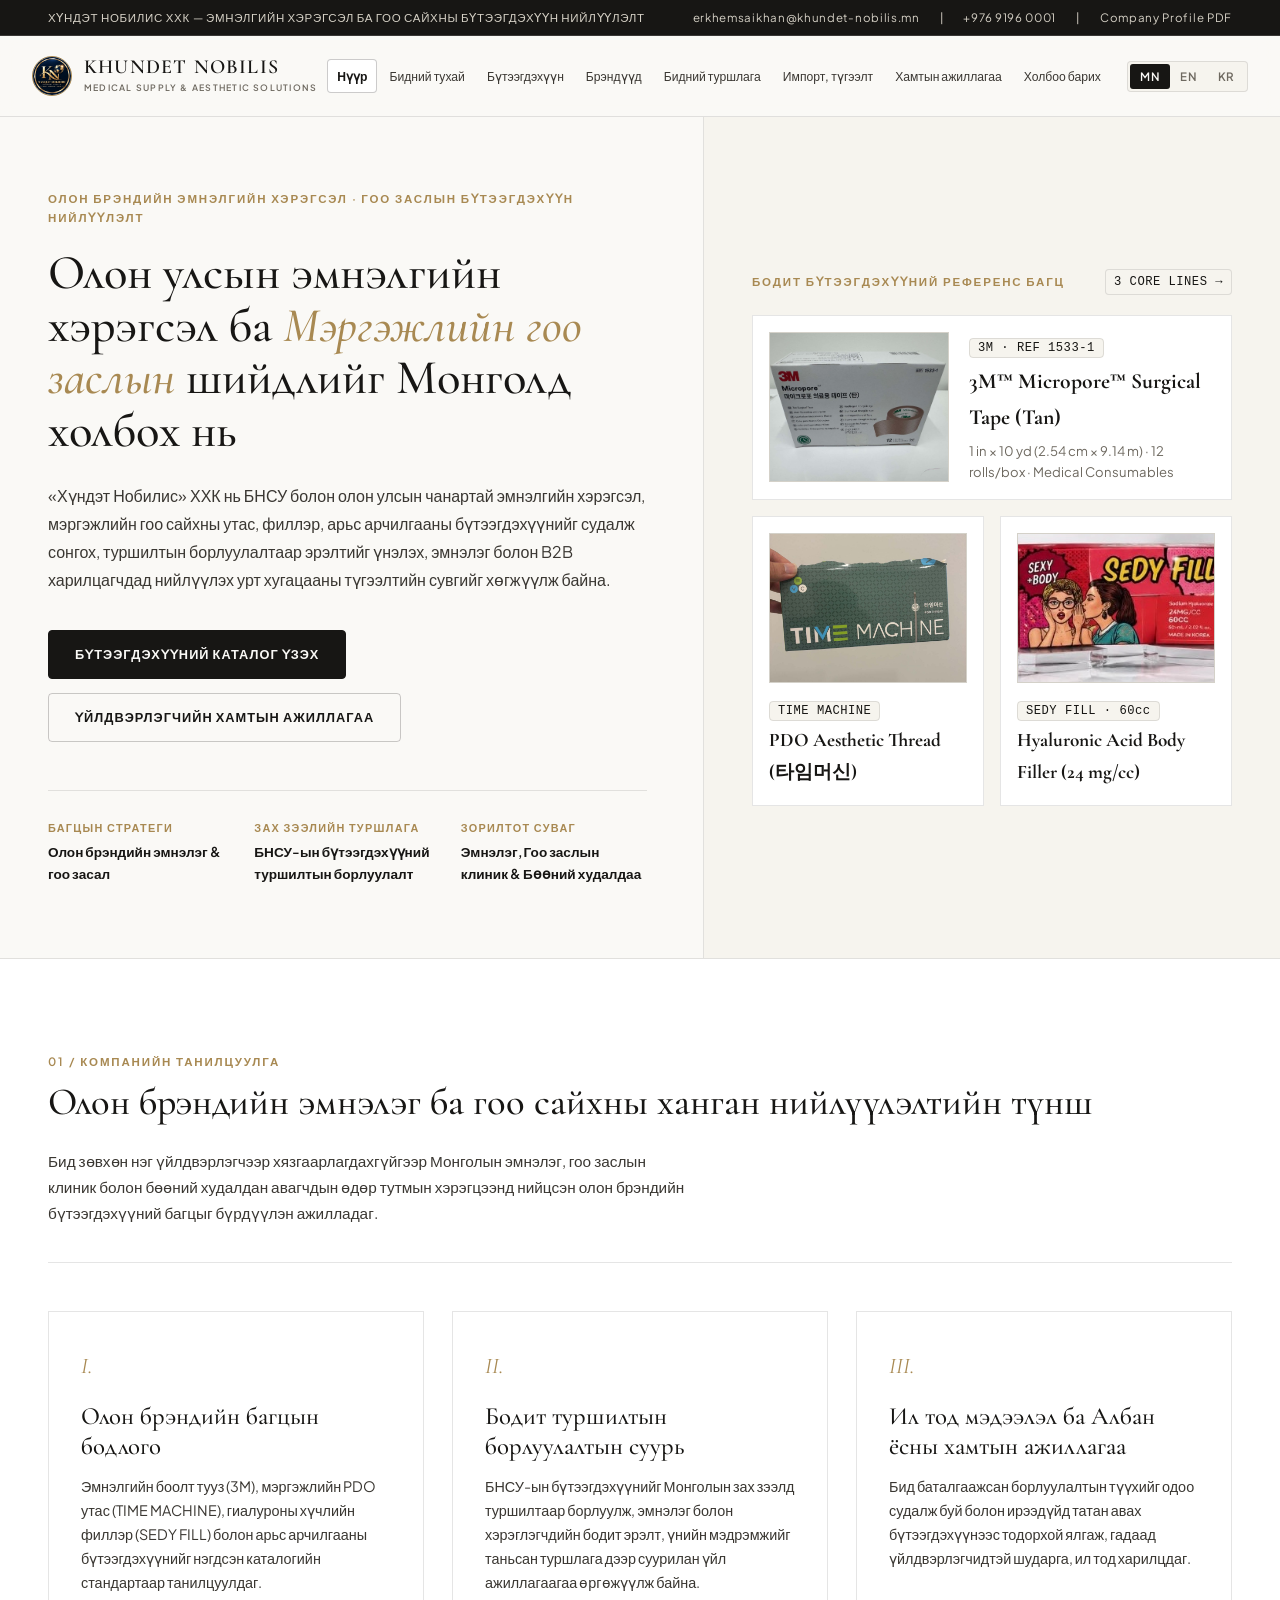
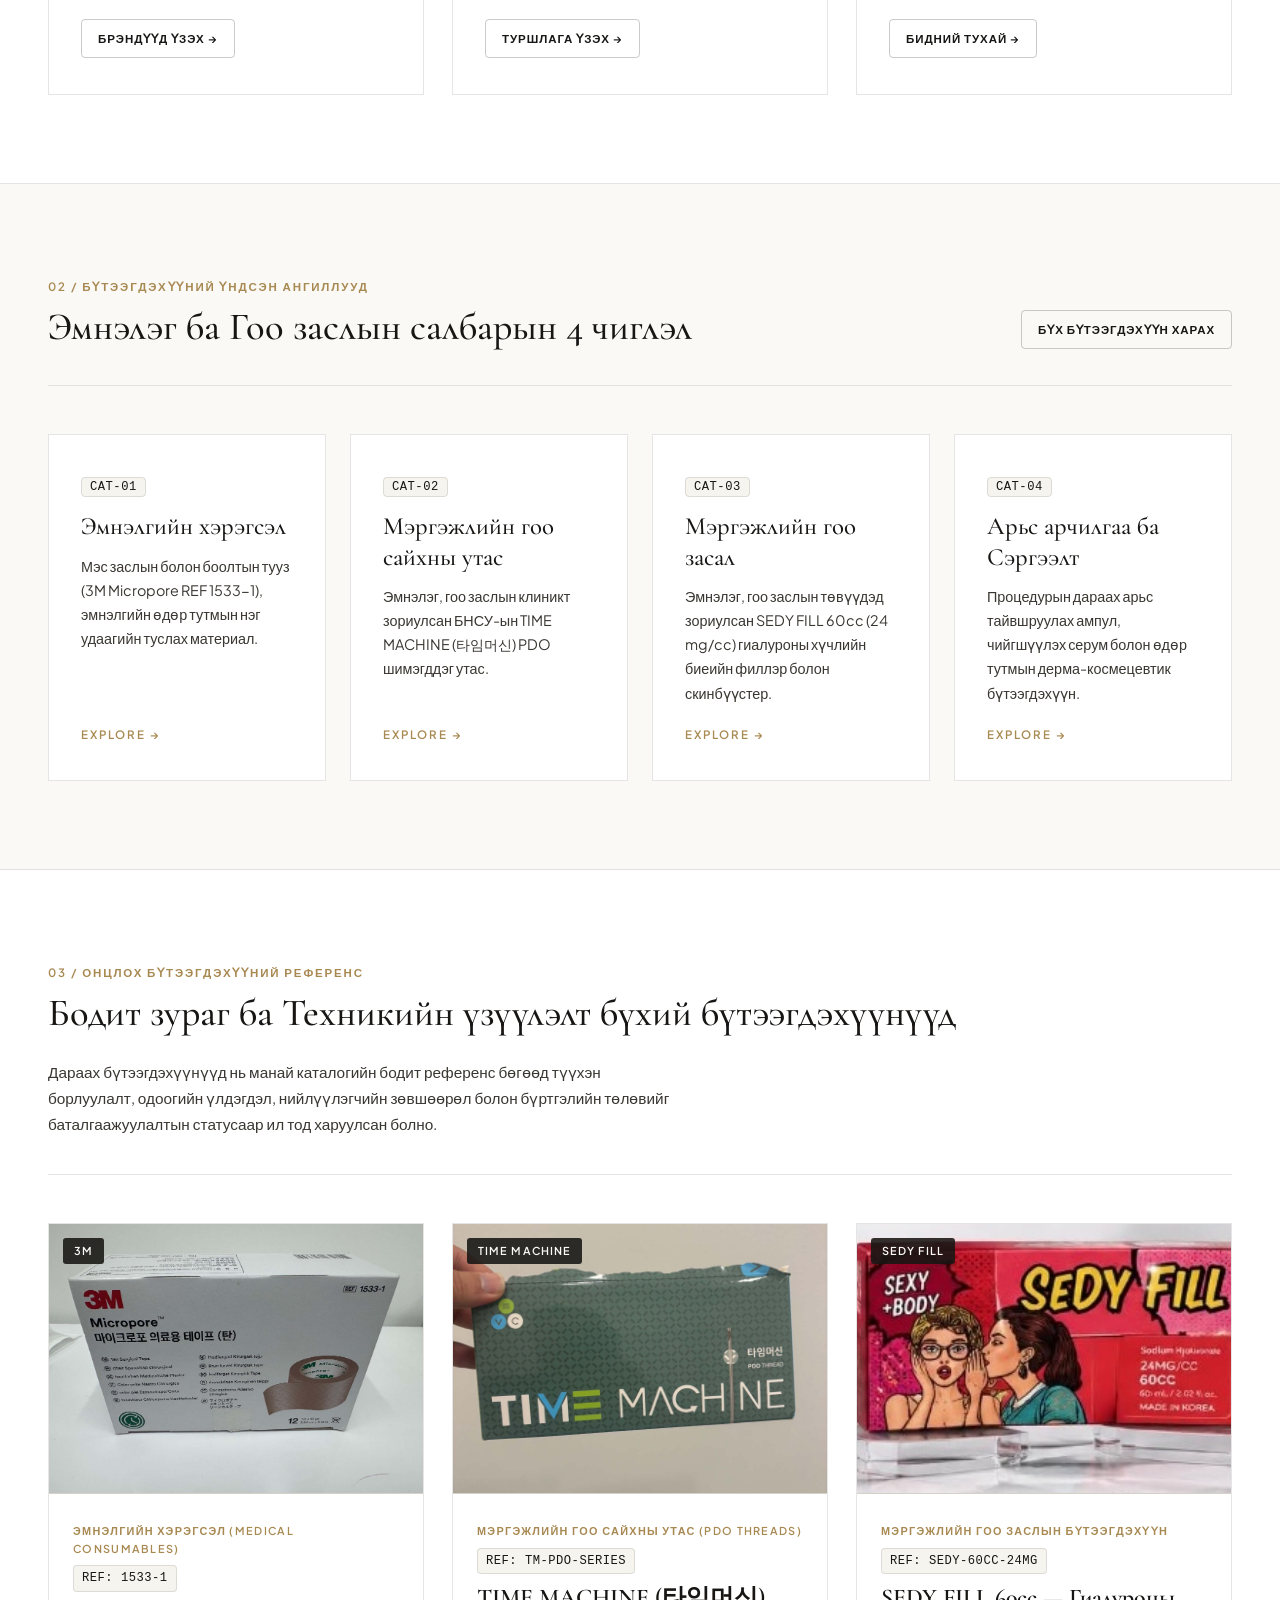
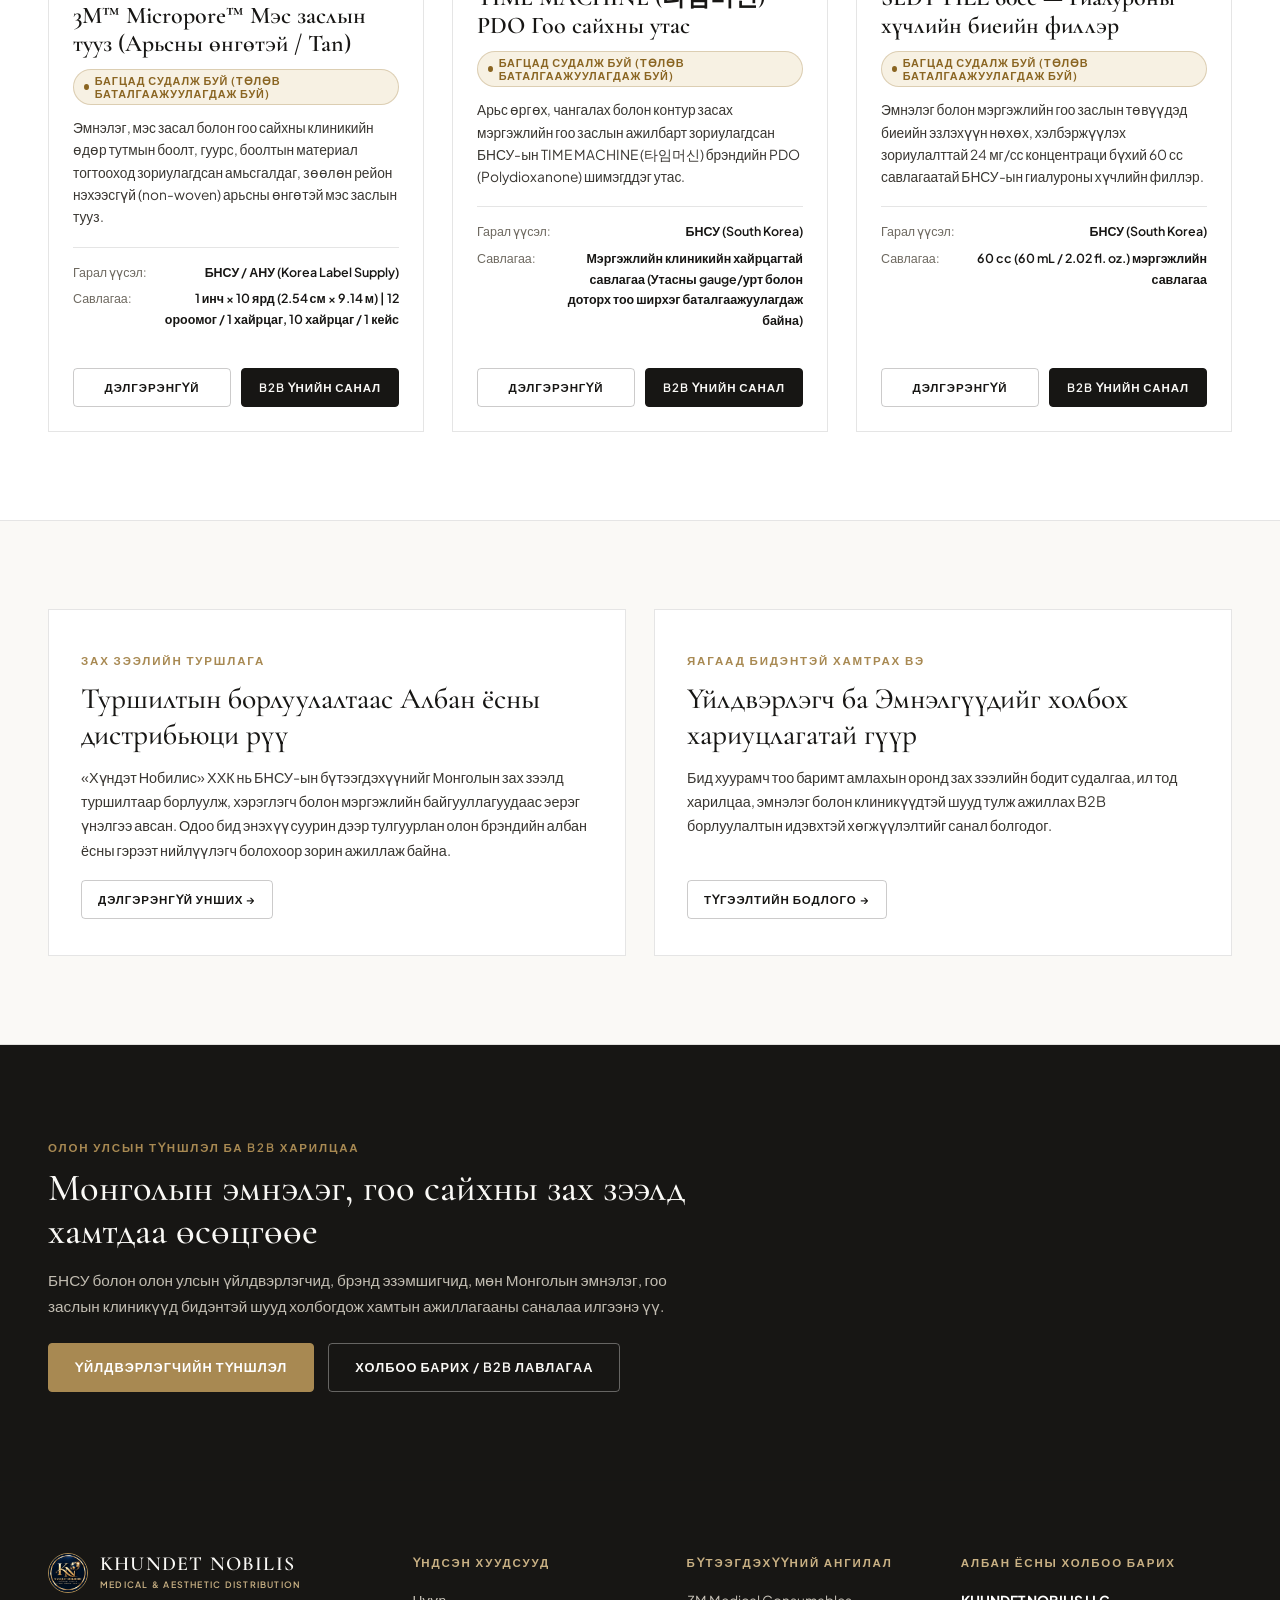
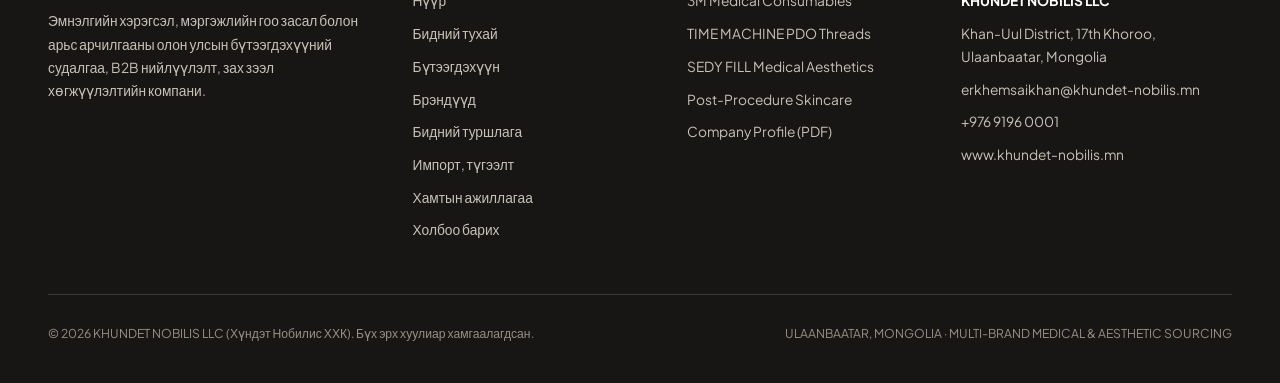
==== commit 8e3461b0: "feat(b2b-multipage): implement 8-page multi-brand B2B medical & aesthetic website on feature branch" ====
--- a/index.html
+++ b/index.html
@@ -3,782 +3,613 @@
 <head>
   <meta charset="UTF-8" />
   <meta name="viewport" content="width=device-width, initial-scale=1.0" />
-  <title>KHUNDET NOBILIS LLC | Global Beauty & Aesthetic Solutions — Mongolia</title>
+  <title>KHUNDET NOBILIS LLC | Multi-Brand Medical Supply & Aesthetic Product Distribution</title>
   <meta
     name="description"
-    content="Khundet Nobilis LLC (Хүндэт Нобилис ХХК) introduces selected international beauty, skincare, and aesthetic products to the Mongolian market, building long-term distribution partnerships."
+    content="Khundet Nobilis LLC (Хүндэт Нобилис ХХК) — Mongolia-based multi-brand medical consumables, professional aesthetic products, and skincare sourcing and B2B distribution company."
   />
-  <meta
-    name="keywords"
-    content="Khundet Nobilis, Хүндэт Нобилис ХХК, Mongolia beauty distributor, Korean skincare Mongolia, K-Beauty Mongolia, aesthetic products Ulaanbaatar, international beauty sourcing"
-  />
-  <meta name="author" content="Khundet Nobilis LLC" />
-  <link rel="canonical" href="https://khundet-nobilis.mn/" />
-
-  <!-- Open Graph / Social Sharing -->
-  <meta property="og:type" content="website" />
-  <meta property="og:url" content="https://khundet-nobilis.mn/" />
-  <meta property="og:title" content="KHUNDET NOBILIS — Global Beauty & Aesthetic Solutions" />
-  <meta
-    property="og:description"
-    content="Connecting Global Beauty Innovation with Mongolia. International beauty & aesthetic product sourcing, market experience, and distribution development."
-  />
-  <meta property="og:image" content="https://khundet-nobilis.mn/assets/hero-serum-marble.jpg" />
-
-  <!-- Editorial Typography (Cyrillic, Latin & Korean Support) -->
   <link rel="preconnect" href="https://fonts.googleapis.com" />
   <link rel="preconnect" href="https://fonts.gstatic.com" crossorigin />
   <link
-    href="https://fonts.googleapis.com/css2?family=Cormorant+Garamond:ital,wght@0,400;0,500;0,600;1,400;1,500&family=Plus+Jakarta+Sans:wght@400;500;600;700&display=swap"
+    href="https://fonts.googleapis.com/css2?family=Cormorant+Garamond:ital,wght@0,500;0,600;1,400&family=Plus+Jakarta+Sans:wght@400;500;600;700&display=swap"
     rel="stylesheet"
   />
-
   <link rel="icon" type="image/jpeg" href="assets/logo.jpg" />
   <link rel="stylesheet" href="styles.css" />
 </head>
 <body>
-  <!-- ========================================================================
-       1. CORPORATE EDITORIAL NAVIGATION (HYEJA × NOBILIS STYLE)
-       ======================================================================== -->
-  <header class="site-header" id="top">
-    <div class="header-grid">
-      <a href="#home" class="brand-identity" aria-label="Khundet Nobilis Home">
-        <img src="assets/logo.jpg" alt="Khundet Nobilis Logo" class="brand-logo-thumb" />
-        <div class="brand-titles">
-          <span class="brand-main">KHUNDET NOBILIS</span>
-          <span class="brand-sub">GLOBAL BEAUTY &amp; AESTHETIC SOLUTIONS</span>
-        </div>
-      </a>
-
-      <nav class="main-nav" id="mainNav" aria-label="Primary Navigation">
-        <a href="#home" class="nav-pill active" data-i18n="navHome">Нүүр</a>
-        <a href="#about" class="nav-pill" data-i18n="navAbout">Бидний тухай</a>
-        <a href="#products" class="nav-pill" data-i18n="navProducts">Бүтээгдэхүүн</a>
-        <a href="#experience" class="nav-pill" data-i18n="navExperience">Бидний туршлага</a>
-        <a href="#distribution" class="nav-pill" data-i18n="navDistribution">Импорт, түгээлт</a>
-        <a href="#partnership" class="nav-pill" data-i18n="navPartnership">Хамтын ажиллагаа</a>
-        <a href="#contact" class="nav-pill" data-i18n="navContact">Холбоо барих</a>
-      </nav>
-
-      <div class="header-controls">
-        <div class="lang-bar" role="group" aria-label="Language Switcher">
-          <button type="button" class="lang-pill active" data-lang="mn">MN</button>
-          <button type="button" class="lang-pill" data-lang="en">EN</button>
-          <button type="button" class="lang-pill" data-lang="kr">KR</button>
-        </div>
-        <button type="button" class="mobile-menu-trigger" id="mobileMenuBtn" aria-label="Toggle Menu">
-          Menu
-        </button>
-      </div>
-    </div>
-  </header>
+  <!-- Shared Corporate Navigation Header -->
+  <div id="siteHeaderMount"></div>
 
   <main>
     <!-- ======================================================================
-         2. SPLIT-SCREEN EDITORIAL HERO (HYEJA 1/1 STUDIO INSPIRED)
+         1. CORPORATE B2B HERO SECTION
          ====================================================================== -->
-    <section class="hero-editorial" id="home">
-      <div class="hero-left-pane">
-        <div class="hero-top-meta">
-          <span class="hero-kicker" data-i18n="heroKicker">GLOBAL SOURCING · LOCAL MARKET EXPERTISE</span>
-          <p class="hero-aside-note" data-i18n="heroAsideNote">
-            Олон улсын чанартай гоо сайхны бүтээгдэхүүнийг Монголын зах зээлд холбох гүүр.
+    <section class="hero-corporate">
+      <div class="hero-left">
+        <div>
+          <span
+            class="eyebrow"
+            data-lang-mn="ОЛОН БРЭНДИЙН ЭМНЭЛГИЙН ХЭРЭГСЭЛ · ГОО ЗАСЛЫН БҮТЭЭГДЭХҮҮН НИЙЛҮҮЛЭЛТ"
+            data-lang-en="MULTI-BRAND MEDICAL SUPPLY · AESTHETIC PRODUCT SOURCING"
+            data-lang-kr="멀티 브랜드 의료용 소모품 · 메디컬 에스테틱 소싱 및 B2B 유통"
+          >
+            MULTI-BRAND MEDICAL SUPPLY · AESTHETIC PRODUCT SOURCING
+          </span>
+
+          <h1
+            class="hero-title"
+            data-html="true"
+            data-lang-mn="Олон улсын эмнэлгийн хэрэгсэл ба <em>Мэргэжлийн гоо заслын</em> шийдлийг Монголд холбох нь"
+            data-lang-en="Connecting Global Medical Supply &amp; <em>Aesthetic Solutions</em> with Mongolia"
+            data-lang-kr="글로벌 의료용 소모품 및 <em>메디컬 에스테틱 솔루션</em>의 몽골 시장 연결"
+          >
+            Connecting Global Medical Supply &amp; <em>Aesthetic Solutions</em> with Mongolia
+          </h1>
+
+          <p
+            class="hero-lead"
+            data-lang-mn="«Хүндэт Нобилис» ХХК нь БНСУ болон олон улсын чанартай эмнэлгийн хэрэгсэл, мэргэжлийн гоо сайхны утас, филлэр, арьс арчилгааны бүтээгдэхүүнийг судалж сонгох, туршилтын борлуулалтаар эрэлтийг үнэлэх, эмнэлэг болон B2B харилцагчдад нийлүүлэх урт хугацааны түгээлтийн сувгийг хөгжүүлж байна."
+            data-lang-en="Khundet Nobilis LLC is a Mongolia-based B2B sourcing and market development company building a broad medical consumable and professional aesthetic portfolio. Grounded in initial Korean product pilot sales, we connect international manufacturers with Mongolian hospitals, aesthetic clinics, and wholesale buyers."
+            data-lang-kr="훈데트 노빌리스(Khundet Nobilis LLC)는 한국 제품의 초기 파일럿 판매 경험을 바탕으로 의료용 소모품, 프로페셔널 PDO 실, 에스테틱 필러 및 더마 스킨케어 등 다각화된 멀티 브랜드 포트폴리오를 구축하여 몽골 내 병원·클리닉 및 B2B 채널과 글로벌 제조사를 연결합니다."
+          >
+            Khundet Nobilis LLC is a Mongolia-based B2B sourcing and market development company building a broad medical consumable and professional aesthetic portfolio.
           </p>
-        </div>
-
-        <div class="hero-center-block">
-          <h1 class="hero-display-title" data-i18n="heroTitle">
-            Connecting Global <em>Beauty Innovation</em> with Mongolia
-          </h1>
-
-          <div class="hero-editorial-columns">
-            <p class="hero-col-text" data-i18n="heroCol1">
-              Бид олон улсын чанартай гоо сайхан, арьс арчилгааны бүтээгдэхүүнийг Монголын зах зээлд нэвтрүүлэх, туршилтын борлуулалтаар эрэлтийг үнэлэх, урт хугацааны түгээлтийн хамтын ажиллагааг хөгжүүлэхэд төвлөрөн ажиллаж байна.
-            </p>
-            <p class="hero-col-text" data-i18n="heroCol2">
-              We introduce carefully selected international beauty and aesthetic products to the Mongolian market, building on practical market experience and an ambition for long-term distribution partnerships.
-            </p>
-          </div>
-
-          <div class="hero-cta-row">
-            <a href="#products" class="btn-editorial btn-dark" data-i18n="heroBtnPortfolio">
-              Explore Our Portfolio
-            </a>
-            <a href="#partnership" class="btn-editorial btn-light-outline" data-i18n="heroBtnPartner">
-              Partner With Us
-            </a>
-          </div>
-        </div>
-
-        <div class="hero-bottom-bar">
-          <span data-i18n="heroBottomLeft">Ulaanbaatar, Mongolia</span>
-          <span data-i18n="heroBottomRight">WE MAKE BEAUTY PERFORM</span>
-        </div>
-      </div>
-
-      <div class="hero-right-pane">
-        <img
-          src="assets/hero-serum-marble.jpg"
-          alt="International Skincare & Aesthetic Formulations Showcase"
-        />
-        <div class="hero-image-caption">
-          <div>
-            <div class="caption-tag" data-i18n="heroImgTag">ЗАГВАРЫН ЖИШЭЭ ЗУРАГ · EDITORIAL SHOWCASE</div>
-            <div class="caption-title" data-i18n="heroImgTitle">
-              Олон улсын арьс арчилгаа ба гоо сайхны шийдлүүд
-            </div>
-          </div>
-          <span class="eyebrow">KHUNDET NOBILIS</span>
-        </div>
-      </div>
-    </section>
-
-    <!-- ======================================================================
-         3. ABOUT US — BUILDING CONNECTIONS. CREATING OPPORTUNITIES.
-         ====================================================================== -->
-    <section class="editorial-section section-pad reveal" id="about">
-      <div class="section-header-editorial">
-        <div class="section-index-label">
-          <span class="section-num" data-i18n="aboutIndex">01 / БИДНИЙ ТУХАЙ</span>
-          <span class="eyebrow" data-i18n="aboutEyebrow">КОМПАНИЙН ТАНИЛЦУУЛГА</span>
-        </div>
-        <div>
-          <h2 class="section-heading-large" data-i18n="aboutTitle">
-            Building Connections. Creating Opportunities.
-          </h2>
-          <p class="section-lead-copy" data-i18n="aboutLead">
-            Khundet Nobilis LLC is a Mongolia-based company focused on sourcing, introducing, and developing opportunities for international beauty and aesthetic products.
-          </p>
-        </div>
-      </div>
-
-      <div class="about-editorial-grid">
-        <article class="about-pillar-cell">
-          <span class="cell-number">I.</span>
-          <div>
-            <h3 class="cell-title" data-i18n="aboutCell1Title">Олон улсын бүтээгдэхүүн сонголт</h3>
-            <p class="cell-desc" data-i18n="aboutCell1Desc">
-              Бид Монгол орны эрс тэс уур амьсгал болон хэрэглэгчдийн арьсны онцлогт тохирсон Солонгосын болон олон улсын чанартай бүтээгдэхүүнийг судалж сонгодог.
-            </p>
-          </div>
-        </article>
-
-        <article class="about-pillar-cell">
-          <span class="cell-number">II.</span>
-          <div>
-            <h3 class="cell-title" data-i18n="aboutCell2Title">Зах зээлийн бодит туршлага</h3>
-            <p class="cell-desc" data-i18n="aboutCell2Desc">
-              Our initial pilot sales provided valuable insight into customer interests, product acceptance, and opportunities within the Mongolian market.
-            </p>
-          </div>
-        </article>
-
-        <article class="about-pillar-cell">
-          <span class="cell-number">III.</span>
-          <div>
-            <h3 class="cell-title" data-i18n="aboutCell3Title">Урт хугацааны түншлэл</h3>
-            <p class="cell-desc" data-i18n="aboutCell3Desc">
-              We aim to build lasting relationships with manufacturers and develop sustainable distribution channels.
-            </p>
-          </div>
-        </article>
-      </div>
-    </section>
-
-    <!-- ======================================================================
-         4. OUR PORTFOLIO — SELECTED PRODUCTS FOR A GROWING MARKET
-         ====================================================================== -->
-    <section class="editorial-section section-pad reveal" id="products">
-      <div class="section-header-editorial">
-        <div class="section-index-label">
-          <span class="section-num" data-i18n="portIndex">02 / БҮТЭЭГДЭХҮҮНИЙ БАГЦ</span>
-          <span class="eyebrow" data-i18n="portEyebrow">OUR PRODUCT PORTFOLIO</span>
-        </div>
-        <div>
-          <h2 class="section-heading-large" data-i18n="portTitle">
-            Selected Products for a Growing Market
-          </h2>
-          <p class="section-lead-copy" data-i18n="portLead">
-            Our portfolio focuses on products suited to the needs of Mongolian consumers and beauty professionals.
-          </p>
-        </div>
-      </div>
-
-      <!-- Honest Sample Disclaimer Banner -->
-      <div class="portfolio-disclaimer-banner">
-        <div style="display: flex; align-items: center; gap: 12px; flex-wrap: wrap;">
-          <span class="disclaimer-badge" data-i18n="disclaimerBadge">ТАЙЛБАР</span>
-          <span data-i18n="disclaimerText">
-            Эдгээр нь зөвхөн дизайны жишээ зураг. Тодорхой брэнд болон бүтээгдэхүүнүүд нь бодит татан авалт, борлуулалтын үйл ажиллагааны дагуу танилцуулагдана.
-          </span>
-        </div>
-      </div>
-
-      <!-- Category Filter Pills -->
-      <div class="category-filter-bar">
-        <div class="cat-pills-wrap" role="tablist" aria-label="Product Categories">
-          <button type="button" class="cat-pill-btn active" data-category="all" data-i18n="filterAll">
-            All Categories
-          </button>
-          <button type="button" class="cat-pill-btn" data-category="skincare" data-i18n="filterSkincare">
-            Skincare &amp; Cosmetics
-          </button>
-          <button type="button" class="cat-pill-btn" data-category="aesthetics" data-i18n="filterAesthetics">
-            Professional Aesthetic Products
-          </button>
-          <button type="button" class="cat-pill-btn" data-category="accessories" data-i18n="filterAccessories">
-            Beauty Accessories &amp; Wellness
-          </button>
-        </div>
-      </div>
-
-      <!-- Dynamic Portfolio Grid (Rendered by script.js) -->
-      <div class="editorial-product-grid" id="editorialProductGrid"></div>
-    </section>
-
-    <!-- ======================================================================
-         5. OUR EXPERIENCE — FROM PILOT SALES TO MARKET EXPANSION
-         ====================================================================== -->
-    <section class="editorial-section section-pad reveal" id="experience">
-      <div class="section-header-editorial">
-        <div class="section-index-label">
-          <span class="section-num" data-i18n="expIndex">03 / БИДНИЙ ТУРШЛАГА</span>
-          <span class="eyebrow" data-i18n="expEyebrow">OUR MARKET EXPERIENCE</span>
-        </div>
-        <div>
-          <h2 class="section-heading-large" data-i18n="expTitle">
-            From Pilot Sales to Market Expansion
-          </h2>
-          <p class="section-lead-copy" data-i18n="expLead">
-            Our journey began with pilot sales of selected Korean products in Mongolia. This early stage helped us understand customer preferences and identify opportunities for broader market development.
-          </p>
-        </div>
-      </div>
-
-      <div class="experience-split-layout">
-        <div class="experience-visual-card">
-          <img
-            src="assets/product-skincare-luxury.jpg"
-            alt="Market Testing & Pilot Sales Experience"
-            loading="lazy"
-          />
-          <p style="font-size: 0.86rem; color: var(--text-muted); line-height: 1.65;" data-i18n="expCardCaption">
-            Today, we are building on that experience to establish stronger international supplier relationships and expand our market presence.
-          </p>
-        </div>
-
-        <div class="journey-stages">
-          <div class="journey-stage-item">
-            <div>
-              <span class="stage-status-tag completed" data-i18n="stage1Tag">COMPLETED</span>
-            </div>
-            <div class="stage-content">
-              <h3 data-i18n="stage1Title">Initial Pilot Sales in Mongolia</h3>
-              <p data-i18n="stage1Desc">
-                Солонгосын сонгомол бүтээгдэхүүнийг Монголын зах зээлд туршилтаар борлуулж, хэрэглэгчдийн анхны эерэг сэтгэгдэл болон бодит эрэлтийг баталгаажуулсан.
-              </p>
-            </div>
-          </div>
-
-          <div class="journey-stage-item">
-            <div>
-              <span class="stage-status-tag active" data-i18n="stage2Tag">ACTIVE STAGE</span>
-            </div>
-            <div class="stage-content">
-              <h3 data-i18n="stage2Title">Supplier Discussions &amp; Portfolio Expansion</h3>
-              <p data-i18n="stage2Desc">
-                Туршилтын борлуулалтын туршлага дээрээ үндэслэн БНСУ болон олон улсын үйлдвэрлэгчидтэй шууд харилцаа тогтоох, бүтээгдэхүүний нэр төрлийг нэмэгдүүлэхээр ажиллаж байна.
-              </p>
-            </div>
-          </div>
-
-          <div class="journey-stage-item">
-            <div>
-              <span class="stage-status-tag planned" data-i18n="stage3Tag">DEVELOPMENT GOAL</span>
-            </div>
-            <div class="stage-content">
-              <h3 data-i18n="stage3Title">Official Distributorship &amp; Channel Growth</h3>
-              <p data-i18n="stage3Desc">
-                Олон улсын брэндүүдтэй албан ёсны дистрибьюторын хамтын ажиллагаа эхлүүлж, Улаанбаатар дахь борлуулалтын сувгуудыг тогтвортой өргөжүүлэх урт хугацааны зорилт.
-              </p>
-            </div>
-          </div>
-        </div>
-      </div>
-    </section>
-
-    <!-- ======================================================================
-         6. DISTRIBUTION DEVELOPMENT — CONNECTING PRODUCTS TO THE RIGHT MARKET
-         ====================================================================== -->
-    <section class="editorial-section section-pad reveal" id="distribution">
-      <div class="section-header-editorial">
-        <div class="section-index-label">
-          <span class="section-num" data-i18n="distIndex">04 / ИМПОРТ БА ТҮГЭЭЛТ</span>
-          <span class="eyebrow" data-i18n="distEyebrow">DISTRIBUTION DEVELOPMENT</span>
-        </div>
-        <div>
-          <h2 class="section-heading-large" data-i18n="distTitle">
-            Connecting Products to the Right Market
-          </h2>
-          <p class="section-lead-copy" data-i18n="distLead">
-            Our development priorities focus on connecting international beauty products with the right customers and channels in Mongolia:
-          </p>
-        </div>
-      </div>
-
-      <div class="priorities-matrix">
-        <article class="priority-box">
-          <span class="priority-idx">PRIORITY 01</span>
-          <h3 class="priority-title" data-i18n="prio1Title">International Product Sourcing</h3>
-          <p class="priority-copy" data-i18n="prio1Desc">
-            Зах зээлийн эрэлт болон чанарын шаардлагад нийцсэн гадаад нийлүүлэгчдийг судлах, сонгох.
-          </p>
-        </article>
-
-        <article class="priority-box">
-          <span class="priority-idx">PRIORITY 02</span>
-          <h3 class="priority-title" data-i18n="prio2Title">Local Market Research</h3>
-          <p class="priority-copy" data-i18n="prio2Desc">
-            Хэрэглэгчдийн худалдан авах зан төлөв, үнийн мэдрэмж болон улирлын эрэлтийг тандан судлах.
-          </p>
-        </article>
-
-        <article class="priority-box">
-          <span class="priority-idx">PRIORITY 03</span>
-          <h3 class="priority-title" data-i18n="prio3Title">Product Introduction</h3>
-          <p class="priority-copy" data-i18n="prio3Desc">
-            Шинэ бүтээгдэхүүний онцлог, зөв хэрэглээг Монгол хэрэглэгчид болон мэргэжилтнүүдэд ойлгомжтой танилцуулах.
-          </p>
-        </article>
-
-        <article class="priority-box">
-          <span class="priority-idx">PRIORITY 04</span>
-          <h3 class="priority-title" data-i18n="prio4Title">Sales Channel Development</h3>
-          <p class="priority-copy" data-i18n="prio4Desc">
-            Онлайн худалдаа, жижиглэнгийн цэг болон гоо сайхны салоны харилцааг шат дараатай хөгжүүлэх.
-          </p>
-        </article>
-
-        <article class="priority-box">
-          <span class="priority-idx">PRIORITY 05</span>
-          <h3 class="priority-title" data-i18n="prio5Title">Customer Relationship Management</h3>
-          <p class="priority-copy" data-i18n="prio5Desc">
-            Худалдан авагчдын сэтгэгдлийг сонсох, эргэх холбоог сайжруулж байнгын хэрэглэгчдийг бий болгох.
-          </p>
-        </article>
-
-        <article class="priority-box">
-          <span class="priority-idx">PRIORITY 06</span>
-          <h3 class="priority-title" data-i18n="prio6Title">Long-Term Distribution Planning</h3>
-          <p class="priority-copy" data-i18n="prio6Desc">
-            Үйлдвэрлэгч түншүүдтэй хамтран тогтвортой нийлүүлэлт, зах зээлийн өсөлтийг урт хугацаанд төлөвлөх.
-          </p>
-        </article>
-      </div>
-    </section>
-
-    <!-- ======================================================================
-         7. INTERNATIONAL PARTNERSHIP — LET'S GROW TOGETHER IN MONGOLIA
-         ====================================================================== -->
-    <section class="editorial-section partnership-editorial-band section-pad reveal" id="partnership">
-      <div class="partnership-inner">
-        <div>
-          <span class="section-num" data-i18n="partIndex">05 / ОЛОН УЛСЫН ХАМТЫН АЖИЛЛАГАА</span>
-          <br />
-          <span class="eyebrow" style="margin-top: 6px; margin-bottom: 18px;" data-i18n="partEyebrow">
-            INTERNATIONAL PARTNERSHIP
-          </span>
-          <h2 class="section-heading-large" data-i18n="partTitle">
-            Let's Grow Together in Mongolia
-          </h2>
-          <p class="section-lead-copy" data-i18n="partLead">
-            We welcome discussions with international manufacturers seeking opportunities in the Mongolian beauty and aesthetic market. Our focus is on transparent communication, responsible market development, and sustainable partnerships.
-          </p>
-          <div class="hero-cta-row">
-            <a href="#contact" class="btn-editorial btn-champagne-solid" data-i18n="partBtnContact">
-              Contact Our Team
+
+          <div class="hero-actions">
+            <a
+              href="products.html"
+              class="btn btn-primary"
+              data-lang-mn="Бүтээгдэхүүний каталог үзэх"
+              data-lang-en="Explore Product Catalog"
+              data-lang-kr="제품 카탈로그 보기"
+            >
+              Explore Product Catalog
             </a>
             <a
-              href="company-profile.html"
-              target="_blank"
-              rel="noopener"
-              class="btn-editorial"
-              style="border: 1px solid rgba(250,249,246,0.35); color: var(--bg-alabaster);"
-              data-i18n="partBtnExplore"
-            >
-              Explore Partnership Opportunities
+              href="partnership.html"
+              class="btn btn-outline"
+              data-lang-mn="Үйлдвэрлэгчийн хамтын ажиллагаа"
+              data-lang-en="Manufacturer Partnership"
+              data-lang-kr="제조사 파트너십 안내"
+            >
+              Manufacturer Partnership
             </a>
           </div>
         </div>
 
-        <aside class="profile-deck-card">
-          <div>
-            <span class="eyebrow" data-i18n="deckEyebrow">EXECUTIVE DOCUMENT (MN / EN / KR)</span>
-            <h3 data-i18n="deckTitle">Company Profile + Market Experience PDF</h3>
-            <p data-i18n="deckDesc">
-              Гадаадын үйлдвэрлэгч болон түншүүдэд зориулсан компанийн танилцуулга, туршилтын борлуулалтын тойм болон зах зээл хөгжүүлэлтийн чиглэлийг багтаасан хэвлэх/PDF хадгалах хуудас.
-            </p>
-          </div>
-          <div>
-            <a
-              href="company-profile.html"
-              target="_blank"
-              rel="noopener"
-              class="btn-editorial btn-champagne-solid"
-              style="width: 100%;"
-              data-i18n="deckBtnOpen"
-            >
-              Open Company Profile / Save PDF →
-            </a>
-          </div>
-        </aside>
+        <div class="hero-trust-strip">
+          <div>
+            <div
+              class="trust-item-label"
+              data-lang-mn="БАГЦЫН СТРАТЕГИ"
+              data-lang-en="PORTFOLIO STRATEGY"
+              data-lang-kr="포트폴리오 전략"
+            >
+              PORTFOLIO STRATEGY
+            </div>
+            <div
+              class="trust-item-val"
+              data-lang-mn="Олон брэндийн эмнэлэг & гоо засал"
+              data-lang-en="Multi-Brand Medical & Aesthetic"
+              data-lang-kr="멀티 브랜드 의료소모품 & 에스테틱"
+            >
+              Multi-Brand Medical &amp; Aesthetic
+            </div>
+          </div>
+
+          <div>
+            <div
+              class="trust-item-label"
+              data-lang-mn="ЗАХ ЗЭЭЛИЙН ТУРШЛАГА"
+              data-lang-en="MARKET FOUNDATION"
+              data-lang-kr="시장 검증 기반"
+            >
+              MARKET FOUNDATION
+            </div>
+            <div
+              class="trust-item-val"
+              data-lang-mn="БНСУ-ын бүтээгдэхүүний туршилтын борлуулалт"
+              data-lang-en="Initial Korean Product Pilot Sales"
+              data-lang-kr="한국 제품 초기 파일럿 판매 수행"
+            >
+              Initial Korean Product Pilot Sales
+            </div>
+          </div>
+
+          <div>
+            <div
+              class="trust-item-label"
+              data-lang-mn="ЗОРИЛТОТ СУВАГ"
+              data-lang-en="PRIMARY B2B CHANNELS"
+              data-lang-kr="주요 공급 대상"
+            >
+              PRIMARY B2B CHANNELS
+            </div>
+            <div
+              class="trust-item-val"
+              data-lang-mn="Эмнэлэг, Гоо заслын клиник & Бөөний худалдаа"
+              data-lang-en="Hospitals, Clinics & Wholesale Buyers"
+              data-lang-kr="병원, 에스테틱 클리닉 및 B2B 도매"
+            >
+              Hospitals, Clinics &amp; Wholesale Buyers
+            </div>
+          </div>
+        </div>
+      </div>
+
+      <!-- Right Column: Actual Product Photo Showcase -->
+      <div class="hero-right">
+        <div style="display:flex; justify-content:space-between; align-items:center;">
+          <span
+            class="eyebrow"
+            data-lang-mn="БОДИТ БҮТЭЭГДЭХҮҮНИЙ РЕФЕРЕНС БАГЦ"
+            data-lang-en="ACTUAL PRODUCT PORTFOLIO REFERENCES"
+            data-lang-kr="실제 포트폴리오 후보 레퍼런스"
+          >
+            ACTUAL PRODUCT PORTFOLIO REFERENCES
+          </span>
+          <a href="products.html" class="mono-code">3 CORE LINES →</a>
+        </div>
+
+        <div class="hero-product-showcase">
+          <a href="product.html?id=3m-micropore-1533-1" class="hero-showcase-card span-2">
+            <img
+              src="assets/products/3m-micropore-1533-1-box.jpg"
+              alt="3M Micropore Surgical Tape REF 1533-1"
+              class="hero-showcase-img"
+            />
+            <div>
+              <span class="mono-code">3M · REF 1533-1</span>
+              <h3 style="font-family:var(--font-serif); font-size:1.35rem; margin:6px 0 4px;">
+                3M™ Micropore™ Surgical Tape (Tan)
+              </h3>
+              <p style="font-size:0.82rem; color:var(--text-muted);">
+                1 in × 10 yd (2.54 cm × 9.14 m) · 12 rolls/box · Medical Consumables
+              </p>
+            </div>
+          </a>
+
+          <a href="product.html?id=time-machine-pdo-thread" class="hero-showcase-card">
+            <img
+              src="assets/products/time-machine-pdo-thread-box.jpg"
+              alt="TIME MACHINE PDO Thread"
+              class="hero-showcase-img"
+            />
+            <div>
+              <span class="mono-code">TIME MACHINE</span>
+              <h4 style="font-family:var(--font-serif); font-size:1.2rem; margin-top:4px;">
+                PDO Aesthetic Thread (타임머신)
+              </h4>
+            </div>
+          </a>
+
+          <a href="product.html?id=sedy-fill-60cc" class="hero-showcase-card">
+            <img
+              src="assets/products/sedy-fill-60cc-box.jpg"
+              alt="SEDY FILL 60cc Korean HA Body Filler"
+              class="hero-showcase-img"
+            />
+            <div>
+              <span class="mono-code">SEDY FILL · 60cc</span>
+              <h4 style="font-family:var(--font-serif); font-size:1.2rem; margin-top:4px;">
+                Hyaluronic Acid Body Filler (24 mg/cc)
+              </h4>
+            </div>
+          </a>
+        </div>
       </div>
     </section>
 
     <!-- ======================================================================
-         8. CONTACT & DUAL-WORKFLOW INQUIRY SECTION
+         2. COMPANY INTRODUCTION & MULTI-BRAND POSITIONING
          ====================================================================== -->
-    <section class="editorial-section section-pad reveal" id="contact">
-      <div class="section-header-editorial">
-        <div class="section-index-label">
-          <span class="section-num" data-i18n="contactIndex">06 / ХОЛБОО БАРИХ</span>
-          <span class="eyebrow" data-i18n="contactEyebrow">CORPORATE CONTACT &amp; INQUIRY</span>
-        </div>
+    <section class="section-block bg-white">
+      <div class="section-header">
         <div>
-          <h2 class="section-heading-large" data-i18n="contactTitle">
-            Start a Conversation With Our Team
+          <span
+            class="eyebrow"
+            data-lang-mn="01 / КОМПАНИЙН ТАНИЛЦУУЛГА"
+            data-lang-en="01 / COMPANY INTRODUCTION"
+            data-lang-kr="01 / 기업 소개 (COMPANY OVERVIEW)"
+          >
+            01 / COMPANY INTRODUCTION
+          </span>
+          <h2
+            class="section-title"
+            data-lang-mn="Олон брэндийн эмнэлэг ба гоо сайхны ханган нийлүүлэлтийн түнш"
+            data-lang-en="A Broad-Spectrum Medical &amp; Aesthetic Sourcing Partner"
+            data-lang-kr="다각화된 멀티 브랜드 의료·에스테틱 소싱 파트너"
+          >
+            A Broad-Spectrum Medical &amp; Aesthetic Sourcing Partner
           </h2>
-          <p class="section-lead-copy" data-i18n="contactLead">
-            Хамтын ажиллагааны санал, бүтээгдэхүүний мэдээлэл болон дистрибьюцийн талаар бидэнтэй шууд холбогдоно уу.
+        </div>
+        <p
+          class="section-desc"
+          data-lang-mn="Бид зөвхөн нэг үйлдвэрлэгчээр хязгаарлагдахгүйгээр Монголын эмнэлэг, гоо заслын клиник болон бөөний худалдан авагчдын өдөр тутмын хэрэгцээнд нийцсэн олон брэндийн бүтээгдэхүүний багцыг бүрдүүлэн ажилладаг."
+          data-lang-en="Rather than focusing on a single manufacturer, Khundet Nobilis LLC develops a diversified portfolio spanning hospital consumables, professional aesthetic threads, dermal fillers, and post-procedure skincare."
+          data-lang-kr="당사는 단일 제조사에 국한되지 않고 병원용 의료 소모품, 프로페셔널 리프팅 실, 필러 및 시술 후 스킨케어를 아우르는 멀티 브랜드 포트폴리오를 구축하고 있습니다."
+        >
+          Rather than focusing on a single manufacturer, Khundet Nobilis LLC develops a diversified portfolio spanning hospital consumables, professional aesthetic threads, dermal fillers, and post-procedure skincare.
+        </p>
+      </div>
+
+      <div class="grid-3">
+        <article class="corporate-card">
+          <div>
+            <span class="card-num">I.</span>
+            <h3
+              class="card-title"
+              data-lang-mn="Олон брэндийн багцын бодлого"
+              data-lang-en="Multi-Brand Portfolio Architecture"
+              data-lang-kr="멀티 브랜드 포트폴리오 구조"
+            >
+              Multi-Brand Portfolio Architecture
+            </h3>
+            <p
+              class="card-text"
+              data-lang-mn="Эмнэлгийн боолт тууз (3M), мэргэжлийн PDO утас (TIME MACHINE), гиалуроны хүчлийн филлэр (SEDY FILL) болон арьс арчилгааны бүтээгдэхүүнийг нэгдсэн каталогийн стандартаар танилцуулдаг."
+              data-lang-en="Presenting medical consumables, PDO threads, hyaluronic acid fillers, and derma-cosmetics within a unified B2B sourcing framework."
+              data-lang-kr="의료용 테이프(3M), PDO 실(TIME MACHINE), 바디 필러(SEDY FILL) 및 더마 코스메틱을 체계적인 B2B 카탈로그로 통합 운영합니다."
+            >
+              Presenting medical consumables, PDO threads, hyaluronic acid fillers, and derma-cosmetics within a unified B2B sourcing framework.
+            </p>
+          </div>
+          <div style="margin-top: 24px;">
+            <a href="brands.html" class="btn btn-outline btn-sm" data-lang-mn="Брэндүүд үзэх →" data-lang-en="Explore Brands →" data-lang-kr="취급 브랜드 보기 →">Explore Brands →</a>
+          </div>
+        </article>
+
+        <article class="corporate-card">
+          <div>
+            <span class="card-num">II.</span>
+            <h3
+              class="card-title"
+              data-lang-mn="Бодит туршилтын борлуулалтын суурь"
+              data-lang-en="Grounded in Pilot Market Experience"
+              data-lang-kr="초기 파일럿 판매를 통한 실수요 검증"
+            >
+              Grounded in Pilot Market Experience
+            </h3>
+            <p
+              class="card-text"
+              data-lang-mn="БНСУ-ын бүтээгдэхүүнийг Монголын зах зээлд туршилтаар борлуулж, эмнэлэг болон хэрэглэгчдийн бодит эрэлт, үнийн мэдрэмжийг таньсан туршлага дээр суурилан үйл ажиллагаагаа өргөжүүлж байна."
+              data-lang-en="Our initial pilot sales of Korean products in Mongolia validated local demand and provided practical insight for structured B2B expansion."
+              data-lang-kr="한국 제품의 몽골 내 초기 파일럿 판매를 통해 확인된 긍정적인 시장 반응을 바탕으로 공식 유통 협력을 확대하고 있습니다."
+            >
+              Our initial pilot sales of Korean products in Mongolia validated local demand and provided practical insight for structured B2B expansion.
+            </p>
+          </div>
+          <div style="margin-top: 24px;">
+            <a href="experience.html" class="btn btn-outline btn-sm" data-lang-mn="Туршлага үзэх →" data-lang-en="Our Experience →" data-lang-kr="시장 경험 보기 →">Our Experience →</a>
+          </div>
+        </article>
+
+        <article class="corporate-card">
+          <div>
+            <span class="card-num">III.</span>
+            <h3
+              class="card-title"
+              data-lang-mn="Ил тод мэдээлэл ба Албан ёсны хамтын ажиллагаа"
+              data-lang-en="Transparent Commercial Standards"
+              data-lang-kr="투명한 정보 공개 및 공식 총판 지향"
+            >
+              Transparent Commercial Standards
+            </h3>
+            <p
+              class="card-text"
+              data-lang-mn="Бид баталгаажсан борлуулалтын түүхийг одоо судалж буй болон ирээдүйд татан авах бүтээгдэхүүнээс тодорхой ялгаж, гадаад үйлдвэрлэгчидтэй шударга, ил тод харилцдаг."
+              data-lang-en="We clearly distinguish verified commercial history from products under evaluation, building credible, long-term manufacturer relationships."
+              data-lang-kr="검증된 판매 이력과 도입 검토 품목을 명확히 구분하여 해외 제조사와 신뢰할 수 있는 장기 파트너십을 구축합니다."
+            >
+              We clearly distinguish verified commercial history from products under evaluation, building credible, long-term manufacturer relationships.
+            </p>
+          </div>
+          <div style="margin-top: 24px;">
+            <a href="about.html" class="btn btn-outline btn-sm" data-lang-mn="Бидний тухай →" data-lang-en="About Us →" data-lang-kr="회사 소개 →">About Us →</a>
+          </div>
+        </article>
+      </div>
+    </section>
+
+    <!-- ======================================================================
+         3. PRODUCT CATEGORIES OVERVIEW
+         ====================================================================== -->
+    <section class="section-block bg-alabaster">
+      <div class="section-header">
+        <div>
+          <span
+            class="eyebrow"
+            data-lang-mn="02 / БҮТЭЭГДЭХҮҮНИЙ ҮНДСЭН АНГИЛЛУУД"
+            data-lang-en="02 / CORE PRODUCT CATEGORIES"
+            data-lang-kr="02 / 4대 핵심 제품 카테고리"
+          >
+            02 / CORE PRODUCT CATEGORIES
+          </span>
+          <h2
+            class="section-title"
+            data-lang-mn="Эмнэлэг ба Гоо заслын салбарын 4 чиглэл"
+            data-lang-en="Four Strategic B2B Product Divisions"
+            data-lang-kr="병원 및 에스테틱을 위한 4대 전략 분야"
+          >
+            Four Strategic B2B Product Divisions
+          </h2>
+        </div>
+        <a href="products.html" class="btn btn-outline btn-sm" data-lang-mn="Бүх бүтээгдэхүүн харах" data-lang-en="View Full Catalog" data-lang-kr="전체 카탈로그 보기">View Full Catalog</a>
+      </div>
+
+      <div class="grid-4">
+        <a href="products.html?category=medical-consumables" class="corporate-card">
+          <div>
+            <span class="mono-code">CAT-01</span>
+            <h3
+              class="card-title"
+              style="margin-top:14px;"
+              data-lang-mn="Эмнэлгийн хэрэгсэл"
+              data-lang-en="Medical Consumables"
+              data-lang-kr="의료용 소모품"
+            >
+              Medical Consumables
+            </h3>
+            <p
+              class="card-text"
+              data-lang-mn="Мэс заслын болон боолтын тууз (3M Micropore REF 1533-1), эмнэлгийн өдөр тутмын нэг удаагийн туслах материал."
+              data-lang-en="Surgical tapes (3M Micropore REF 1533-1), wound dressing fixation, and clinical daily consumables."
+              data-lang-kr="3M 마이크로포 의료용 테이프(REF 1533-1) 등 병원 및 클리닉 필수 소모품."
+            >
+              Surgical tapes (3M Micropore REF 1533-1), wound dressing fixation, and clinical daily consumables.
+            </p>
+          </div>
+          <span class="eyebrow" style="margin-top:20px;">Explore →</span>
+        </a>
+
+        <a href="products.html?category=aesthetic-threads" class="corporate-card">
+          <div>
+            <span class="mono-code">CAT-02</span>
+            <h3
+              class="card-title"
+              style="margin-top:14px;"
+              data-lang-mn="Мэргэжлийн гоо сайхны утас"
+              data-lang-en="Professional Aesthetic Threads"
+              data-lang-kr="프로페셔널 에스테틱 실"
+            >
+              Professional Aesthetic Threads
+            </h3>
+            <p
+              class="card-text"
+              data-lang-mn="Эмнэлэг, гоо заслын клиникт зориулсан БНСУ-ын TIME MACHINE (타임머신) PDO шимэгддэг утас."
+              data-lang-en="Korean Polydioxanone (PDO) absorbable threads (TIME MACHINE) for clinical facial contouring."
+              data-lang-kr="타임머신(TIME MACHINE) PDO 리프팅 실 등 메디컬 에스테틱 클리닉 전용 봉합사."
+            >
+              Korean Polydioxanone (PDO) absorbable threads (TIME MACHINE) for clinical facial contouring.
+            </p>
+          </div>
+          <span class="eyebrow" style="margin-top:20px;">Explore →</span>
+        </a>
+
+        <a href="products.html?category=medical-aesthetics" class="corporate-card">
+          <div>
+            <span class="mono-code">CAT-03</span>
+            <h3
+              class="card-title"
+              style="margin-top:14px;"
+              data-lang-mn="Мэргэжлийн гоо засал"
+              data-lang-en="Professional Medical Aesthetics"
+              data-lang-kr="프로페셔널 메디컬 에스테틱"
+            >
+              Professional Medical Aesthetics
+            </h3>
+            <p
+              class="card-text"
+              data-lang-mn="Эмнэлэг, гоо заслын төвүүдэд зориулсан SEDY FILL 60cc (24 mg/cc) гиалуроны хүчлийн биеийн филлэр болон скинбүүстер."
+              data-lang-en="Hyaluronic acid body fillers (SEDY FILL 60cc, 24 mg/cc) and professional skin vitality solutions."
+              data-lang-kr="세디 필(SEDY FILL 60cc, 24mg/cc) 히알루론산 바디 필러 및 전문가용 에스테틱 제품."
+            >
+              Hyaluronic acid body fillers (SEDY FILL 60cc, 24 mg/cc) and professional skin vitality solutions.
+            </p>
+          </div>
+          <span class="eyebrow" style="margin-top:20px;">Explore →</span>
+        </a>
+
+        <a href="products.html?category=skincare-postcare" class="corporate-card">
+          <div>
+            <span class="mono-code">CAT-04</span>
+            <h3
+              class="card-title"
+              style="margin-top:14px;"
+              data-lang-mn="Арьс арчилгаа ба Сэргээлт"
+              data-lang-en="Skincare &amp; Post-Procedure Care"
+              data-lang-kr="더마 스킨케어 및 포스트 케어"
+            >
+              Skincare &amp; Post-Procedure Care
+            </h3>
+            <p
+              class="card-text"
+              data-lang-mn="Процедурын дараах арьс тайвшруулах ампул, чийгшүүлэх серум болон өдөр тутмын дерма-космецевтик бүтээгдэхүүн."
+              data-lang-en="Post-procedure recovery ampoules, barrier-repair creams, and curated Korean skincare lines."
+              data-lang-kr="시술 후 진정·재생 앰플, 장벽 크림 및 몽골 기후 맞춤형 더마 스킨케어."
+            >
+              Post-procedure recovery ampoules, barrier-repair creams, and curated Korean skincare lines.
+            </p>
+          </div>
+          <span class="eyebrow" style="margin-top:20px;">Explore →</span>
+        </a>
+      </div>
+    </section>
+
+    <!-- ======================================================================
+         4. FEATURED PRODUCTS (DYNAMICALLY RENDERED WITH ACTUAL PHOTOS)
+         ====================================================================== -->
+    <section class="section-block bg-white">
+      <div class="section-header">
+        <div>
+          <span
+            class="eyebrow"
+            data-lang-mn="03 / ОНЦЛОХ БҮТЭЭГДЭХҮҮНИЙ РЕФЕРЕНС"
+            data-lang-en="03 / FEATURED PORTFOLIO CANDIDATES"
+            data-lang-kr="03 / 주요 포트폴리오 레퍼런스 제품"
+          >
+            03 / FEATURED PORTFOLIO CANDIDATES
+          </span>
+          <h2
+            class="section-title"
+            data-lang-mn="Бодит зураг ба Техникийн үзүүлэлт бүхий бүтээгдэхүүнүүд"
+            data-lang-en="Featured Medical &amp; Aesthetic Product References"
+            data-lang-kr="실제 제품 사진 및 규격 기반 주요 취급 후보 품목"
+          >
+            Featured Medical &amp; Aesthetic Product References
+          </h2>
+        </div>
+        <p
+          class="section-desc"
+          data-lang-mn="Дараах бүтээгдэхүүнүүд нь манай каталогийн бодит референс бөгөөд түүхэн борлуулалт, одоогийн үлдэгдэл, нийлүүлэгчийн зөвшөөрөл болон бүртгэлийн төлөвийг баталгаажуулалтын статусаар ил тод харуулсан болно."
+          data-lang-en="These portfolio candidates are presented using actual product photography and packaging references. Commercial history, inventory availability, and regulatory status are transparently labeled."
+          data-lang-kr="실제 촬영된 제품 패키지 사진과 레퍼런스 코드로 구성된 주요 품목입니다. 각 제품의 판매 이력 및 인허가 상태는 투명하게 구분되어 표시됩니다."
+        >
+          These portfolio candidates are presented using actual product photography and packaging references.
+        </p>
+      </div>
+
+      <!-- Rendered by script.js -> renderFeaturedProductsHome() -->
+      <div class="product-catalog-grid" id="homeFeaturedProductsGrid"></div>
+    </section>
+
+    <!-- ======================================================================
+         5. PILOT SALES EXPERIENCE & WHY WORK WITH US
+         ====================================================================== -->
+    <section class="section-block bg-alabaster">
+      <div class="grid-2">
+        <div class="corporate-card">
+          <div>
+            <span
+              class="eyebrow"
+              data-lang-mn="ЗАХ ЗЭЭЛИЙН ТУРШЛАГА"
+              data-lang-en="PILOT SALES EXPERIENCE"
+              data-lang-kr="초기 파일럿 판매 경험"
+            >
+              PILOT SALES EXPERIENCE
+            </span>
+            <h3
+              class="card-title"
+              style="font-size:1.85rem; margin-top:8px;"
+              data-lang-mn="Туршилтын борлуулалтаас Албан ёсны дистрибьюци рүү"
+              data-lang-en="From Initial Pilot Sales to Structured Distribution"
+              data-lang-kr="초기 시범 판매에서 공식 유통 파트너십으로"
+            >
+              From Initial Pilot Sales to Structured Distribution
+            </h3>
+            <p
+              class="card-text"
+              style="margin-bottom:18px;"
+              data-lang-mn="«Хүндэт Нобилис» ХХК нь БНСУ-ын бүтээгдэхүүнийг Монголын зах зээлд туршилтаар борлуулж, хэрэглэгч болон мэргэжлийн байгууллагуудаас эерэг үнэлгээ авсан. Одоо бид энэхүү суурин дээр тулгуурлан олон брэндийн албан ёсны гэрээт нийлүүлэгч болохоор зорин ажиллаж байна."
+              data-lang-en="Khundet Nobilis LLC conducted initial pilot sales of Korean products in Mongolia with encouraging early market response. We are now leveraging those insights to establish official manufacturer agreements and B2B supply channels."
+              data-lang-kr="당사는 한국 제품의 몽골 내 초기 파일럿 판매를 통해 긍정적인 시장 반응을 확인했습니다. 이제 검증된 시장 수요를 바탕으로 해외 제조사와의 정식 유통 계약 및 B2B 채널 확장을 추진하고 있습니다."
+            >
+              Khundet Nobilis LLC conducted initial pilot sales of Korean products in Mongolia with encouraging early market response.
+            </p>
+          </div>
+          <div>
+            <a href="experience.html" class="btn btn-outline btn-sm" data-lang-mn="Дэлгэрэнгүй унших →" data-lang-en="Read Market Experience →" data-lang-kr="시장 경험 자세히 보기 →">Read Market Experience →</a>
+          </div>
+        </div>
+
+        <div class="corporate-card">
+          <div>
+            <span
+              class="eyebrow"
+              data-lang-mn="ЯАГААД БИДЭНТЭЙ ХАМТРАХ ВЭ"
+              data-lang-en="WHY WORK WITH KHUNDET NOBILIS"
+              data-lang-kr="훈데트 노빌리스의 핵심 경쟁력"
+            >
+              WHY WORK WITH KHUNDET NOBILIS
+            </span>
+            <h3
+              class="card-title"
+              style="font-size:1.85rem; margin-top:8px;"
+              data-lang-mn="Үйлдвэрлэгч ба Эмнэлгүүдийг холбох хариуцлагатай гүүр"
+              data-lang-en="A Reliable Bridge Between Manufacturers &amp; Mongolian Buyers"
+              data-lang-kr="제조사와 몽골 의료·뷰티 기관을 잇는 신뢰의 파트너"
+            >
+              A Reliable Bridge Between Manufacturers &amp; Mongolian Buyers
+            </h3>
+            <p
+              class="card-text"
+              style="margin-bottom:18px;"
+              data-lang-mn="Бид хуурамч тоо баримт амлахын оронд зах зээлийн бодит судалгаа, ил тод харилцаа, эмнэлэг болон клиникүүдтэй шууд тулж ажиллах B2B борлуулалтын идэвхтэй хөгжүүлэлтийг санал болгодог."
+              data-lang-en="We prioritize transparent communication, realistic market entry planning, multi-lingual B2B coordination (MN/EN/KR), and dedicated outreach to Ulaanbaatar hospitals and aesthetic clinics."
+              data-lang-kr="과장된 홍보 대신 투명한 커뮤니케이션, 실질적인 현지 시장 조사, 한국어·영어·몽골어 비즈니스 대응, 그리고 울란바토르 병원·클리닉 대상의 직접적인 B2B 영업 개발을 수행합니다."
+            >
+              We prioritize transparent communication, realistic market entry planning, and dedicated outreach to Ulaanbaatar hospitals and aesthetic clinics.
+            </p>
+          </div>
+          <div>
+            <a href="distribution.html" class="btn btn-outline btn-sm" data-lang-mn="Түгээлтийн бодлого →" data-lang-en="Distribution Approach →" data-lang-kr="유통 개발 전략 →">Distribution Approach →</a>
+          </div>
+        </div>
+      </div>
+    </section>
+
+    <!-- ======================================================================
+         6. INTERNATIONAL PARTNERSHIP CTA BANNER
+         ====================================================================== -->
+    <section class="section-block bg-dark">
+      <div class="section-header" style="margin-bottom: 0; padding-bottom: 0; border-bottom: none;">
+        <div>
+          <span
+            class="eyebrow"
+            data-lang-mn="ОЛОН УЛСЫН ТҮНШЛЭЛ БА B2B ХАРИЛЦАА"
+            data-lang-en="INTERNATIONAL MANUFACTURER &amp; B2B PARTNERSHIP"
+            data-lang-kr="글로벌 제조사 및 B2B 파트너십 제안"
+          >
+            INTERNATIONAL MANUFACTURER &amp; B2B PARTNERSHIP
+          </span>
+          <h2
+            class="section-title"
+            style="color: var(--bg-alabaster); max-width: 680px;"
+            data-lang-mn="Монголын эмнэлэг, гоо сайхны зах зээлд хамтдаа өсөцгөөе"
+            data-lang-en="Partner With Us for the Mongolian Medical &amp; Aesthetic Market"
+            data-lang-kr="몽골 의료 및 에스테틱 시장 진출을 위한 파트너십을 환영합니다"
+          >
+            Partner With Us for the Mongolian Medical &amp; Aesthetic Market
+          </h2>
+          <p
+            class="section-desc"
+            style="margin-top: 14px;"
+            data-lang-mn="БНСУ болон олон улсын үйлдвэрлэгчид, брэнд эзэмшигчид, мөн Монголын эмнэлэг, гоо заслын клиникүүд бидэнтэй шууд холбогдож хамтын ажиллагааны саналаа илгээнэ үү."
+            data-lang-en="We welcome inquiries from South Korean and international manufacturers seeking official distribution partners in Mongolia, as well as local hospitals and aesthetic clinics."
+            data-lang-kr="몽골 내 공식 유통 파트너를 찾는 한국 및 해외 제조사, 그리고 제품 공급을 희망하는 현지 병원 및 에스테틱 클리닉의 문의를 환영합니다."
+          >
+            We welcome inquiries from South Korean and international manufacturers seeking official distribution partners in Mongolia, as well as local hospitals and aesthetic clinics.
           </p>
         </div>
-      </div>
-
-      <div class="contact-editorial-grid">
-        <!-- Left Column: Official Contact Information -->
-        <div>
-          <span class="eyebrow">OFFICIAL CORPORATE DETAILS</span>
-          <div class="contact-details-list">
-            <div class="contact-row">
-              <span class="contact-row-label" data-i18n="labelCompany">COMPANY NAME</span>
-              <span class="contact-row-val">KHUNDET NOBILIS LLC (Хүндэт Нобилис ХХК)</span>
-            </div>
-
-            <div class="contact-row">
-              <span class="contact-row-label" data-i18n="labelRep">CONTACT REPRESENTATIVE</span>
-              <span class="contact-row-val" id="contactRepValue">
-                Цогтжаргалын Эрхэмсайхан (Борлуулалтын захирал)
-              </span>
-            </div>
-
-            <div class="contact-row">
-              <span class="contact-row-label" data-i18n="labelEmail">OFFICIAL EMAIL</span>
-              <span class="contact-row-val">
-                <a href="mailto:erkhemsaikhan@khundet-nobilis.mn">erkhemsaikhan@khundet-nobilis.mn</a>
-              </span>
-            </div>
-
-            <div class="contact-row">
-              <span class="contact-row-label" data-i18n="labelPhone">TELEPHONE</span>
-              <span class="contact-row-val">
-                <a href="tel:+97691960001">+976 9196 0001</a>
-              </span>
-            </div>
-
-            <div class="contact-row">
-              <span class="contact-row-label" data-i18n="labelLocation">LOCATION</span>
-              <span class="contact-row-val" id="contactLocValue">
-                Улаанбаатар хот, ХУД 17-р хороо, Монгол Улс
-              </span>
-            </div>
-
-            <div class="contact-row">
-              <span class="contact-row-label">WEBSITE</span>
-              <span class="contact-row-val">
-                <a href="https://khundet-nobilis.mn">www.khundet-nobilis.mn</a>
-              </span>
-            </div>
-          </div>
-        </div>
-
-        <!-- Right Column: Dual-Workflow Inquiry Form -->
-        <div class="inquiry-form-container">
-          <div class="workflow-tabs" role="tablist">
-            <button type="button" class="wf-tab active" data-wf="partnership" data-i18n="tabPartner">
-              Үйлдвэрлэгч / Түншлэлийн санал
-            </button>
-            <button type="button" class="wf-tab" data-wf="product" data-i18n="tabProduct">
-              Бүтээгдэхүүний лавлагаа
-            </button>
-          </div>
-
-          <form id="corporateInquiryForm">
-            <!-- Spam Honeypot -->
-            <div class="honeypot-field" aria-hidden="true">
-              <label for="websiteUrlTrap">Website</label>
-              <input type="text" id="websiteUrlTrap" name="websiteUrlTrap" tabindex="-1" autocomplete="off" />
-            </div>
-
-            <div class="form-2col">
-              <div class="field-group">
-                <label for="inquiryName" data-i18n="formNameLabel">Таны нэр ба Албан тушаал *</label>
-                <input
-                  type="text"
-                  id="inquiryName"
-                  class="editorial-input"
-                  required
-                  placeholder="Kim Min-jun / Export Manager"
-                />
-              </div>
-
-              <div class="field-group">
-                <label for="inquiryCompany" data-i18n="formCompanyLabel">Компани / Брэндийн нэр *</label>
-                <input
-                  type="text"
-                  id="inquiryCompany"
-                  class="editorial-input"
-                  required
-                  placeholder="Brand / Manufacturer Name"
-                />
-              </div>
-            </div>
-
-            <div class="form-2col">
-              <div class="field-group">
-                <label for="inquiryEmail" data-i18n="formEmailLabel">Албан ёсны И-мэйл *</label>
-                <input
-                  type="email"
-                  id="inquiryEmail"
-                  class="editorial-input"
-                  required
-                  placeholder="partner@company.com"
-                />
-              </div>
-
-              <div class="field-group">
-                <label for="inquiryPhone" data-i18n="formPhoneLabel">Утас / WhatsApp / KakaoTalk *</label>
-                <input
-                  type="text"
-                  id="inquiryPhone"
-                  class="editorial-input"
-                  required
-                  placeholder="+82 10-XXXX-XXXX / +976 ..."
-                />
-              </div>
-            </div>
-
-            <div class="form-2col">
-              <div class="field-group">
-                <label for="inquiryCountry" data-i18n="formCountryLabel">Улс / Бүс нутаг *</label>
-                <input
-                  type="text"
-                  id="inquiryCountry"
-                  class="editorial-input"
-                  required
-                  placeholder="South Korea / Mongolia / Global"
-                />
-              </div>
-
-              <div class="field-group">
-                <label for="inquiryCategory" data-i18n="formCategoryLabel">Бүтээгдэхүүний ангилал *</label>
-                <select id="inquiryCategory" class="editorial-input" required>
-                  <option value="skincare">Skincare &amp; Cosmetics</option>
-                  <option value="aesthetics">Professional Aesthetic Products</option>
-                  <option value="accessories">Beauty Accessories</option>
-                  <option value="wellness">Selected Wellness Products</option>
-                  <option value="general">General Partnership Discussion</option>
-                </select>
-              </div>
-            </div>
-
-            <div class="field-group">
-              <label for="inquiryMessage" data-i18n="formMessageLabel">
-                Хамтын ажиллагааны санал эсвэл зурвас *
-              </label>
-              <textarea
-                id="inquiryMessage"
-                rows="4"
-                class="editorial-input"
-                required
-                placeholder="Please share details about your brand, product line, or partnership inquiry..."
-              ></textarea>
-            </div>
-
-            <label class="privacy-consent-row">
-              <input type="checkbox" id="inquiryConsent" required style="margin-top: 4px;" />
-              <span data-i18n="consentText">
-                Би хувийн болон компанийн мэдээллээ бизнесийн харилцааны зорилгоор илгээхийг зөвшөөрч байна.
-              </span>
-            </label>
-
-            <button type="submit" class="btn-editorial btn-dark" style="width: 100%;" data-i18n="formSubmitBtn">
-              Албан ёсны хүсэлт илгээх
-            </button>
-
-            <div
-              id="formFeedbackBox"
-              style="
-                display: none;
-                margin-top: 18px;
-                padding: 14px 18px;
-                background: var(--champagne-pale);
-                border: 1px solid var(--champagne);
-                font-size: 0.85rem;
-                color: var(--text-charcoal);
-              "
-            ></div>
-          </form>
+
+        <div style="display: flex; flex-wrap: wrap; gap: 14px;">
+          <a
+            href="partnership.html"
+            class="btn btn-champagne"
+            data-lang-mn="Үйлдвэрлэгчийн түншлэл"
+            data-lang-en="Manufacturer Partnership"
+            data-lang-kr="제조사 파트너십 안내"
+          >
+            Manufacturer Partnership
+          </a>
+          <a
+            href="contact.html"
+            class="btn btn-outline"
+            style="color: var(--bg-alabaster); border-color: rgba(250,249,246,0.35);"
+            data-lang-mn="Холбоо барих / B2B лавлагаа"
+            data-lang-en="Contact Our B2B Team"
+            data-lang-kr="B2B 담당 팀 문의하기"
+          >
+            Contact Our B2B Team
+          </a>
         </div>
       </div>
     </section>
   </main>
 
-  <!-- ========================================================================
-       9. HYEJA-INSPIRED SPLIT-SCREEN PRODUCT DETAIL MODAL (PDP OVERLAY)
-       ======================================================================== -->
-  <div class="pdp-overlay" id="pdpOverlay" aria-hidden="true" role="dialog" aria-modal="true">
-    <div class="pdp-sheet">
-      <div class="pdp-visual-half">
-        <img id="pdpImage" src="assets/product-skincare-luxury.jpg" alt="Portfolio Category Detail" />
-        <div class="pdp-Visual-breadcrumb">
-          <span class="pdp-crumb-pill" id="pdpCrumbCat">Skincare &amp; Cosmetics</span>
-          <span class="pdp-crumb-pill" id="pdpCrumbSample">Design Showcase Sample</span>
-        </div>
-      </div>
-
-      <div class="pdp-content-half">
-        <div>
-          <div class="pdp-top-row">
-            <span class="eyebrow">KHUNDET NOBILIS PORTFOLIO</span>
-            <button type="button" class="pdp-close-btn" id="pdpCloseBtn" data-i18n="modalClose">
-              CLOSE [ESC]
-            </button>
-          </div>
-
-          <h2 class="section-heading-large" id="pdpTitle" style="font-size: 2.1rem; margin-bottom: 12px;">
-            Concentrated Renewing Serum &amp; Cream Regimen
-          </h2>
-
-          <div
-            style="
-              display: flex;
-              flex-wrap: wrap;
-              gap: 16px;
-              font-size: 0.78rem;
-              color: var(--champagne);
-              font-weight: 600;
-              padding-bottom: 16px;
-              border-bottom: 1px solid var(--line-hairline);
-            "
-          >
-            <span id="pdpMetaOrigin">Sourcing Focus: South Korea</span>
-            <span>·</span>
-            <span id="pdpMetaStatus">Status: Pilot Market Validation</span>
-          </div>
-
-          <!-- Two-Column Editorial Description (Hyeja PDP Layout) -->
-          <div class="pdp-2col-desc">
-            <p id="pdpCol1"></p>
-            <p id="pdpCol2"></p>
-          </div>
-        </div>
-
-        <div>
-          <!-- Expandable Accordions (+ / -) -->
-          <div class="pdp-accordions">
-            <div class="pdp-acc-item open">
-              <button type="button" class="pdp-acc-trigger">
-                <span data-i18n="accDetails">CATEGORY SCOPE</span>
-                <span class="acc-sign">−</span>
-              </button>
-              <div class="pdp-acc-body" id="pdpAccBodyDetails"></div>
-            </div>
-
-            <div class="pdp-acc-item">
-              <button type="button" class="pdp-acc-trigger">
-                <span data-i18n="accApplication">TARGET CHANNELS</span>
-                <span class="acc-sign">+</span>
-              </button>
-              <div class="pdp-acc-body" id="pdpAccBodyApp"></div>
-            </div>
-
-            <div class="pdp-acc-item">
-              <button type="button" class="pdp-acc-trigger">
-                <span data-i18n="accSourcing">PORTFOLIO DISCLOSURE</span>
-                <span class="acc-sign">+</span>
-              </button>
-              <div class="pdp-acc-body" id="pdpAccBodySource"></div>
-            </div>
-          </div>
-
-          <button type="button" class="btn-editorial btn-dark" id="pdpInquireBtn" style="width: 100%;">
-            Inquire About This Category
-          </button>
-        </div>
-      </div>
-    </div>
-  </div>
-
-  <!-- ========================================================================
-       10. CORPORATE FOOTER
-       ======================================================================== -->
-  <footer class="site-footer">
-    <div class="footer-top-grid">
-      <div>
-        <div class="brand-identity" style="margin-bottom: 16px;">
-          <img src="assets/logo.jpg" alt="Khundet Nobilis Logo" class="brand-logo-thumb" />
-          <div class="brand-titles">
-            <span class="brand-main">KHUNDET NOBILIS</span>
-            <span class="brand-sub">GLOBAL BEAUTY &amp; AESTHETIC SOLUTIONS</span>
-          </div>
-        </div>
-        <p style="font-size: 0.88rem; color: var(--text-body); max-width: 340px;" data-i18n="footerDesc">
-          Олон улсын чанартай гоо сайхан, арьс арчилгааны бүтээгдэхүүнийг Монголын зах зээлд нэвтрүүлэх, урт хугацааны түншлэлийг хөгжүүлэгч компани.
-        </p>
-      </div>
-
-      <div>
-        <h4 class="footer-heading" data-i18n="footerNavTitle">ҮНДСЭН ЦЭС</h4>
-        <ul class="footer-nav-list">
-          <li><a href="#home" data-i18n="navHome">Home</a></li>
-          <li><a href="#about" data-i18n="navAbout">About Us</a></li>
-          <li><a href="#products" data-i18n="navProducts">Products</a></li>
-          <li><a href="#experience" data-i18n="navExperience">Our Experience</a></li>
-          <li><a href="#distribution" data-i18n="navDistribution">Distribution</a></li>
-          <li><a href="#partnership" data-i18n="navPartnership">Partnership</a></li>
-        </ul>
-      </div>
-
-      <div>
-        <h4 class="footer-heading" data-i18n="footerCatTitle">БҮТЭЭГДЭХҮҮНИЙ ЧИГЛЭЛ</h4>
-        <ul class="footer-nav-list">
-          <li><a href="#products">Skincare &amp; Cosmetics</a></li>
-          <li><a href="#products">Professional Aesthetic Products</a></li>
-          <li><a href="#products">Beauty Accessories</a></li>
-          <li><a href="#products">Selected Wellness Products</a></li>
-          <li><a href="company-profile.html" target="_blank" rel="noopener">Company Profile PDF</a></li>
-        </ul>
-      </div>
-
-      <div>
-        <h4 class="footer-heading" data-i18n="footerContactTitle">АЛБАН ЁСНЫ ХАЯГ</h4>
-        <ul class="footer-nav-list">
-          <li><strong>KHUNDET NOBILIS LLC</strong></li>
-          <li>Ulaanbaatar, Mongolia</li>
-          <li><a href="mailto:erkhemsaikhan@khundet-nobilis.mn">erkhemsaikhan@khundet-nobilis.mn</a></li>
-          <li><a href="tel:+97691960001">+976 9196 0001</a></li>
-          <li><a href="https://khundet-nobilis.mn">www.khundet-nobilis.mn</a></li>
-        </ul>
-      </div>
-    </div>
-
-    <div class="footer-bottom-row">
-      <span data-i18n="footerRights">
-        © 2026 KHUNDET NOBILIS LLC (Хүндэт Нобилис ХХК). All Rights Reserved.
-      </span>
-      <span>WE MAKE BEAUTY PERFORM · ULAANBAATAR, MONGOLIA</span>
-    </div>
-  </footer>
+  <!-- Shared Corporate Footer -->
+  <div id="siteFooterMount"></div>
 
   <script src="script.js"></script>
 </body>
--- a/styles.css
+++ b/styles.css
@@ -1,34 +1,44 @@
 /* ==========================================================================
-   KHUNDET NOBILIS LLC — EDITORIAL BEAUTY & AESTHETIC SOLUTIONS
-   Design Direction: Hyeja (1/1 Studio) × Nobilis Group Editorial Minimalism
-   Palette: Warm Ivory, Alabaster White, Deep Charcoal, Muted Champagne Gold
+   KHUNDET NOBILIS LLC — MULTI-PAGE B2B MEDICAL & AESTHETIC CORPORATE DESIGN
+   Visual Direction: Warm Ivory & White, Deep Charcoal, Muted Champagne-Gold
+   Architecture: Multi-Page Semantic HTML5 + Responsive B2B Catalog Grid
    ========================================================================== */
 
 :root {
-  --bg-ivory: #F4F1EA;
+  --bg-ivory: #F6F4EE;
   --bg-alabaster: #FAF9F6;
   --bg-white: #FFFFFF;
-  --bg-sand: #EAE5DA;
-  --bg-charcoal: #181715;
-  --bg-charcoal-soft: #22201D;
-
-  --text-charcoal: #181715;
-  --text-body: #3D3A35;
-  --text-muted: #757067;
-  --text-light: #A39E93;
-
-  --champagne: #B0925A;
-  --champagne-light: #CDB587;
-  --champagne-pale: rgba(176, 146, 90, 0.12);
-
-  --line-hairline: rgba(24, 23, 21, 0.11);
-  --line-strong: rgba(24, 23, 21, 0.22);
-  --line-light: rgba(250, 249, 246, 0.14);
-
-  --font-serif: 'Cormorant Garamond', 'Playfair Display', Georgia, serif;
-  --font-sans: 'Plus Jakarta Sans', 'Inter', -apple-system, BlinkMacSystemFont, sans-serif;
-
-  --ease-editorial: cubic-bezier(0.22, 1, 0.36, 1);
+  --bg-sand: #ECE8DF;
+  --bg-charcoal: #171614;
+  --bg-charcoal-soft: #211F1C;
+
+  --text-charcoal: #171614;
+  --text-body: #3A3732;
+  --text-muted: #6E6960;
+  --text-light: #9B958B;
+
+  --champagne: #A88952;
+  --champagne-hover: #8F7240;
+  --champagne-light: #C9B184;
+  --champagne-pale: rgba(168, 137, 82, 0.11);
+
+  --status-verified-bg: #EBF3EE;
+  --status-verified-text: #1E5638;
+  --status-eval-bg: #F7F1E3;
+  --status-eval-text: #8A6522;
+  --status-planned-bg: #EFECE6;
+  --status-planned-text: #5C574F;
+
+  --line-hairline: rgba(23, 22, 20, 0.11);
+  --line-strong: rgba(23, 22, 20, 0.22);
+  --line-light: rgba(250, 249, 246, 0.15);
+
+  --font-serif: 'Cormorant Garamond', Georgia, serif;
+  --font-sans: 'Plus Jakarta Sans', -apple-system, BlinkMacSystemFont, 'Segoe UI', sans-serif;
+  --font-mono: 'SFMono-Regular', Consolas, 'Liberation Mono', Menlo, monospace;
+
+  --ease-out: cubic-bezier(0.22, 1, 0.36, 1);
+  --max-w: 1440px;
 }
 
 *, *::before, *::after {
@@ -50,16 +60,23 @@
   overflow-x: hidden;
   line-height: 1.65;
   background-color: var(--bg-ivory);
+  min-height: 100vh;
+  display: flex;
+  flex-direction: column;
 }
 
 body.modal-open {
   overflow: hidden;
+}
+
+main {
+  flex: 1;
 }
 
 a {
   text-decoration: none;
   color: inherit;
-  transition: all 0.3s var(--ease-editorial);
+  transition: color 0.25s var(--ease-out), background-color 0.25s var(--ease-out), border-color 0.25s var(--ease-out);
 }
 
 ul {
@@ -76,43 +93,171 @@
   color: inherit;
 }
 
-/* Editorial Typography */
-.serif {
-  font-family: var(--font-serif);
-  font-weight: 500;
-}
-
+/* ==========================================================================
+   TYPOGRAPHY & UTILITY CLASSES
+   ========================================================================== */
 .eyebrow {
   font-size: 0.72rem;
   font-weight: 600;
-  letter-spacing: 0.18em;
+  letter-spacing: 0.16em;
   text-transform: uppercase;
   color: var(--champagne);
   display: inline-block;
 }
 
-/* Scroll Reveal */
-.reveal {
-  opacity: 0;
-  transform: translateY(20px);
-  transition: opacity 0.8s var(--ease-editorial), transform 0.8s var(--ease-editorial);
-}
-
-.reveal.visible {
-  opacity: 1;
-  transform: translateY(0);
+.mono-code {
+  font-family: var(--font-mono);
+  font-size: 0.76rem;
+  letter-spacing: 0.04em;
+  background: var(--bg-ivory);
+  border: 1px solid var(--line-hairline);
+  padding: 2px 8px;
+  border-radius: 4px;
+  color: var(--text-charcoal);
+}
+
+.container {
+  max-width: var(--max-w);
+  margin: 0 auto;
+  padding: 0 48px;
+}
+
+/* Status Badges */
+.status-badge {
+  display: inline-flex;
+  align-items: center;
+  gap: 6px;
+  font-size: 0.68rem;
+  font-weight: 600;
+  letter-spacing: 0.08em;
+  text-transform: uppercase;
+  padding: 4px 10px;
+  border-radius: 20px;
+  line-height: 1.2;
+}
+
+.status-badge::before {
+  content: "";
+  width: 6px;
+  height: 6px;
+  border-radius: 50%;
+  background: currentColor;
+}
+
+.status-badge.previously_sold_verified,
+.status-badge.currently_available_verified {
+  background: var(--status-verified-bg);
+  color: var(--status-verified-text);
+  border: 1px solid rgba(30, 86, 56, 0.2);
+}
+
+.status-badge.under_evaluation {
+  background: var(--status-eval-bg);
+  color: var(--status-eval-text);
+  border: 1px solid rgba(138, 101, 34, 0.25);
+}
+
+.status-badge.planned_sourcing {
+  background: var(--status-planned-bg);
+  color: var(--status-planned-text);
+  border: 1px solid var(--line-hairline);
+}
+
+/* Buttons */
+.btn {
+  display: inline-flex;
+  align-items: center;
+  justify-content: center;
+  gap: 10px;
+  padding: 13px 26px;
+  font-size: 0.8rem;
+  font-weight: 600;
+  letter-spacing: 0.08em;
+  text-transform: uppercase;
+  border-radius: 4px;
+  cursor: pointer;
+  transition: all 0.25s var(--ease-out);
+  border: 1px solid transparent;
+}
+
+.btn-primary {
+  background: var(--bg-charcoal);
+  color: var(--bg-alabaster);
+  border-color: var(--bg-charcoal);
+}
+
+.btn-primary:hover {
+  background: var(--champagne);
+  border-color: var(--champagne);
+  color: var(--bg-white);
+}
+
+.btn-outline {
+  background: transparent;
+  color: var(--text-charcoal);
+  border-color: var(--line-strong);
+}
+
+.btn-outline:hover {
+  background: var(--bg-white);
+  border-color: var(--text-charcoal);
+}
+
+.btn-champagne {
+  background: var(--champagne);
+  color: var(--bg-white);
+  border-color: var(--champagne);
+}
+
+.btn-champagne:hover {
+  background: var(--champagne-hover);
+  border-color: var(--champagne-hover);
+}
+
+.btn-sm {
+  padding: 9px 16px;
+  font-size: 0.72rem;
 }
 
 /* ==========================================================================
-   1. EDITORIAL NAVIGATION HEADER (HYEJA × NOBILIS STYLE)
+   1. CORPORATE HEADER & MULTI-PAGE NAVIGATION
    ========================================================================== */
+.top-notice-bar {
+  background: var(--bg-charcoal);
+  color: #D5D0C5;
+  font-size: 0.72rem;
+  letter-spacing: 0.06em;
+  padding: 8px 48px;
+  border-bottom: 1px solid var(--line-light);
+}
+
+.top-notice-inner {
+  max-width: var(--max-w);
+  margin: 0 auto;
+  display: flex;
+  justify-content: space-between;
+  align-items: center;
+  flex-wrap: wrap;
+  gap: 12px;
+}
+
+.top-notice-links {
+  display: flex;
+  align-items: center;
+  gap: 20px;
+}
+
+.top-notice-links a:hover {
+  color: var(--champagne-light);
+}
+
 .site-header {
   position: sticky;
   top: 0;
   z-index: 100;
-  background: rgba(244, 241, 234, 0.92);
-  backdrop-filter: blur(14px);
-  -webkit-backdrop-filter: blur(14px);
+  background: rgba(250, 249, 246, 0.95);
+  backdrop-filter: blur(12px);
+  -webkit-backdrop-filter: blur(12px);
   border-bottom: 1px solid var(--line-hairline);
 }
 
@@ -120,25 +265,26 @@
   display: grid;
   grid-template-columns: auto 1fr auto;
   align-items: center;
-  max-width: 1560px;
+  max-width: var(--max-w);
   margin: 0 auto;
   padding: 0 32px;
-  height: 78px;
-  gap: 32px;
+  min-height: 80px;
+  gap: 16px;
 }
 
 .brand-identity {
   display: flex;
   align-items: center;
-  gap: 14px;
+  gap: 12px;
 }
 
 .brand-logo-thumb {
-  width: 38px;
-  height: 38px;
+  width: 40px;
+  height: 40px;
   border-radius: 50%;
   object-fit: cover;
   border: 1px solid var(--champagne);
+  flex-shrink: 0;
 }
 
 .brand-titles {
@@ -148,61 +294,67 @@
 
 .brand-main {
   font-family: var(--font-serif);
-  font-size: 1.35rem;
-  font-weight: 600;
-  letter-spacing: 0.08em;
+  font-size: 1.25rem;
+  font-weight: 600;
+  letter-spacing: 0.06em;
   color: var(--text-charcoal);
   line-height: 1;
+  white-space: nowrap;
 }
 
 .brand-sub {
-  font-size: 0.6rem;
-  font-weight: 600;
-  letter-spacing: 0.18em;
+  font-size: 0.55rem;
+  font-weight: 600;
+  letter-spacing: 0.14em;
   text-transform: uppercase;
   color: var(--text-muted);
   margin-top: 4px;
-}
-
-/* Pill Navigation Links (Hyeja 1/1 Studio Inspired) */
+  white-space: nowrap;
+}
+
 .main-nav {
   display: flex;
   align-items: center;
   justify-content: center;
-  gap: 6px;
-  flex-wrap: wrap;
-}
-
-.nav-pill {
-  font-size: 0.8rem;
+  gap: 2px;
+  flex-wrap: nowrap;
+}
+
+.nav-link {
+  font-size: 0.76rem;
   font-weight: 500;
-  padding: 6px 14px;
-  border-radius: 30px;
-  border: 1px solid transparent;
+  padding: 7px 10px;
+  border-radius: 4px;
   color: var(--text-body);
-  transition: all 0.25s var(--ease-editorial);
-}
-
-.nav-pill:hover,
-.nav-pill.active {
-  background: var(--bg-white);
-  border-color: var(--line-strong);
-  color: var(--text-charcoal);
+  position: relative;
+  white-space: nowrap;
+}
+
+.nav-link:hover {
+  color: var(--text-charcoal);
+  background: rgba(23, 22, 20, 0.04);
+}
+
+.nav-link.active {
+  color: var(--text-charcoal);
+  font-weight: 600;
+  background: var(--bg-white);
+  box-shadow: inset 0 0 0 1px var(--line-strong);
 }
 
 .header-controls {
   display: flex;
   align-items: center;
-  gap: 14px;
+  gap: 12px;
 }
 
 .lang-bar {
   display: inline-flex;
   align-items: center;
-  background: var(--bg-white);
-  border: 1px solid var(--line-hairline);
-  border-radius: 30px;
-  padding: 3px;
+  background: var(--bg-ivory);
+  border: 1px solid var(--line-hairline);
+  border-radius: 4px;
+  padding: 2px;
 }
 
 .lang-pill {
@@ -212,7 +364,7 @@
   font-weight: 600;
   letter-spacing: 0.06em;
   padding: 5px 10px;
-  border-radius: 20px;
+  border-radius: 3px;
   color: var(--text-muted);
   cursor: pointer;
   transition: all 0.2s ease;
@@ -232,726 +384,646 @@
   background: var(--bg-white);
   border: 1px solid var(--line-strong);
   padding: 7px 14px;
-  border-radius: 30px;
+  border-radius: 4px;
   font-size: 0.78rem;
   font-weight: 600;
   cursor: pointer;
 }
 
 /* ==========================================================================
-   2. SPLIT-SCREEN EDITORIAL HERO (HYEJA 1/1 STUDIO ARCHITECTURE)
+   2. PAGE HEROES & SECTION HEADERS
    ========================================================================== */
-.hero-editorial {
-  display: grid;
-  grid-template-columns: 1fr 1fr;
-  min-height: calc(100vh - 78px);
-  max-width: 1560px;
+.hero-corporate {
+  max-width: var(--max-w);
   margin: 0 auto;
+  display: grid;
+  grid-template-columns: 1.1fr 0.9fr;
   border-bottom: 1px solid var(--line-hairline);
-}
-
-.hero-left-pane {
-  padding: 56px 64px;
+  background: var(--bg-alabaster);
+}
+
+.hero-left {
+  padding: 72px 56px 72px 48px;
   display: flex;
   flex-direction: column;
   justify-content: space-between;
   border-right: 1px solid var(--line-hairline);
-  background: var(--bg-ivory);
-}
-
-.hero-top-meta {
-  display: flex;
-  justify-content: space-between;
-  align-items: flex-start;
-  gap: 24px;
-  padding-bottom: 28px;
-  border-bottom: 1px solid var(--line-hairline);
-}
-
-.hero-kicker {
-  font-size: 0.72rem;
-  font-weight: 600;
-  letter-spacing: 0.16em;
+  min-width: 0;
+}
+
+.hero-title {
+  font-family: var(--font-serif);
+  font-size: clamp(2.5rem, 3.8vw, 4rem);
+  font-weight: 500;
+  line-height: 1.08;
+  color: var(--text-charcoal);
+  margin: 18px 0 24px;
+}
+
+.hero-title em {
+  font-style: italic;
+  color: var(--champagne);
+}
+
+.hero-lead {
+  font-size: 1rem;
+  color: var(--text-body);
+  line-height: 1.75;
+  max-width: 620px;
+  margin-bottom: 36px;
+}
+
+.hero-actions {
+  display: flex;
+  flex-wrap: wrap;
+  gap: 14px;
+  margin-bottom: 48px;
+}
+
+.hero-trust-strip {
+  display: grid;
+  grid-template-columns: repeat(3, 1fr);
+  gap: 20px;
+  padding-top: 28px;
+  border-top: 1px solid var(--line-hairline);
+}
+
+.trust-item-label {
+  font-size: 0.68rem;
+  font-weight: 600;
+  letter-spacing: 0.12em;
   text-transform: uppercase;
   color: var(--champagne);
-}
-
-.hero-aside-note {
-  font-size: 0.76rem;
-  line-height: 1.55;
-  color: var(--text-muted);
-  max-width: 240px;
-}
-
-.hero-center-block {
-  padding: 48px 0;
-}
-
-.hero-display-title {
+  margin-bottom: 4px;
+}
+
+.trust-item-val {
+  font-size: 0.85rem;
+  font-weight: 600;
+  color: var(--text-charcoal);
+}
+
+.hero-right {
+  padding: 48px;
+  background: var(--bg-ivory);
+  display: flex;
+  flex-direction: column;
+  justify-content: center;
+  gap: 20px;
+  min-width: 0;
+}
+
+.hero-product-showcase {
+  display: grid;
+  grid-template-columns: 1fr 1fr;
+  gap: 16px;
+}
+
+.hero-showcase-card {
+  background: var(--bg-white);
+  border: 1px solid var(--line-hairline);
+  padding: 16px;
+  display: flex;
+  flex-direction: column;
+  gap: 12px;
+  transition: transform 0.25s var(--ease-out), box-shadow 0.25s var(--ease-out);
+}
+
+.hero-showcase-card:hover {
+  transform: translateY(-3px);
+  box-shadow: 0 12px 30px rgba(23, 22, 20, 0.07);
+}
+
+.hero-showcase-card.span-2 {
+  grid-column: span 2;
+  display: grid;
+  grid-template-columns: 180px 1fr;
+  align-items: center;
+  gap: 20px;
+}
+
+.hero-showcase-img {
+  width: 100%;
+  height: 150px;
+  object-fit: cover;
+  background: var(--bg-sand);
+  border: 1px solid var(--line-hairline);
+}
+
+. PAGE-BANNER {
+  background: var(--bg-alabaster);
+  border-bottom: 1px solid var(--line-hairline);
+}
+
+.page-hero {
+  max-width: var(--max-w);
+  margin: 0 auto;
+  padding: 64px 48px;
+  background: var(--bg-alabaster);
+  border-bottom: 1px solid var(--line-hairline);
+}
+
+.page-hero-title {
   font-family: var(--font-serif);
-  font-size: clamp(2.6rem, 4.2vw, 4.4rem);
+  font-size: clamp(2.2rem, 3.4vw, 3.4rem);
   font-weight: 500;
-  line-height: 1.06;
-  letter-spacing: -0.015em;
-  color: var(--text-charcoal);
-  margin-bottom: 36px;
-}
-
-.hero-display-title em {
+  line-height: 1.12;
+  margin: 12px 0 18px;
+}
+
+.page-hero-lead {
+  font-size: 1.02rem;
+  color: var(--text-body);
+  max-width: 760px;
+  line-height: 1.72;
+}
+
+/* ==========================================================================
+   3. SECTIONS, GRIDS & CARDS
+   ========================================================================== */
+.section-block {
+  max-width: var(--max-w);
+  margin: 0 auto;
+  padding: 88px 48px;
+  border-bottom: 1px solid var(--line-hairline);
+}
+
+.section-block.bg-white {
+  background: var(--bg-white);
+}
+
+.section-block.bg-alabaster {
+  background: var(--bg-alabaster);
+}
+
+.section-block.bg-dark {
+  background: var(--bg-charcoal);
+  color: var(--bg-alabaster);
+}
+
+.section-header {
+  display: flex;
+  justify-content: space-between;
+  align-items: flex-end;
+  flex-wrap: wrap;
+  gap: 24px;
+  padding-bottom: 36px;
+  margin-bottom: 48px;
+  border-bottom: 1px solid var(--line-hairline);
+}
+
+.bg-dark .section-header {
+  border-bottom-color: var(--line-light);
+}
+
+.section-title {
+  font-family: var(--font-serif);
+  font-size: clamp(2rem, 3vw, 2.85rem);
+  font-weight: 500;
+  line-height: 1.12;
+  margin-top: 8px;
+}
+
+.section-desc {
+  font-size: 0.96rem;
+  color: var(--text-body);
+  max-width: 640px;
+  line-height: 1.7;
+}
+
+.bg-dark .section-desc {
+  color: #C2BDB2;
+}
+
+.grid-2 {
+  display: grid;
+  grid-template-columns: repeat(2, 1fr);
+  gap: 28px;
+}
+
+.grid-3 {
+  display: grid;
+  grid-template-columns: repeat(3, 1fr);
+  gap: 28px;
+}
+
+.grid-4 {
+  display: grid;
+  grid-template-columns: repeat(4, 1fr);
+  gap: 24px;
+}
+
+.corporate-card {
+  background: var(--bg-white);
+  border: 1px solid var(--line-hairline);
+  padding: 36px 32px;
+  display: flex;
+  flex-direction: column;
+  justify-content: space-between;
+  transition: border-color 0.25s ease, box-shadow 0.25s ease;
+}
+
+.corporate-card:hover {
+  border-color: var(--champagne);
+  box-shadow: 0 14px 34px rgba(23, 22, 20, 0.05);
+}
+
+.card-num {
+  font-family: var(--font-serif);
+  font-size: 1.4rem;
   font-style: italic;
-  font-weight: 400;
   color: var(--champagne);
-}
-
-.hero-editorial-columns {
-  display: grid;
-  grid-template-columns: 1fr 1fr;
-  gap: 32px;
-  margin-bottom: 40px;
-}
-
-.hero-col-text {
+  margin-bottom: 16px;
+  display: block;
+}
+
+.card-title {
+  font-family: var(--font-serif);
+  font-size: 1.55rem;
+  font-weight: 500;
+  color: var(--text-charcoal);
+  margin-bottom: 12px;
+  line-height: 1.22;
+}
+
+.card-text {
   font-size: 0.9rem;
   color: var(--text-body);
-  line-height: 1.72;
-}
-
-.hero-cta-row {
-  display: flex;
+  line-height: 1.68;
+}
+
+/* ==========================================================================
+   4. PRODUCT CATALOG, SEARCH & FILTER TOOLBAR (PRODUCTS.HTML)
+   ========================================================================== */
+.catalog-Verification-banner {
+  background: var(--bg-white);
+  border: 1px solid var(--line-strong);
+  border-left: 4px solid var(--champagne);
+  padding: 18px 24px;
+  margin-bottom: 32px;
+  display: flex;
+  justify-content: space-between;
+  align-items: center;
   flex-wrap: wrap;
-  gap: 14px;
-  align-items: center;
-}
-
-.btn-editorial {
-  display: inline-flex;
-  align-items: center;
-  justify-content: center;
-  gap: 10px;
-  padding: 13px 28px;
-  font-size: 0.82rem;
-  font-weight: 600;
-  letter-spacing: 0.08em;
+  gap: 16px;
+  font-size: 0.85rem;
+  color: var(--text-body);
+}
+
+.catalog-controls-panel {
+  background: var(--bg-white);
+  border: 1px solid var(--line-hairline);
+  padding: 24px;
+  margin-bottom: 36px;
+  display: grid;
+  grid-template-columns: 1.3fr 1fr 1fr 1fr;
+  gap: 16px;
+  align-items: end;
+}
+
+.control-group label {
+  display: block;
+  font-size: 0.7rem;
+  font-weight: 600;
+  letter-spacing: 0.12em;
   text-transform: uppercase;
-  border-radius: 40px;
-  cursor: pointer;
-  transition: all 0.3s var(--ease-editorial);
-}
-
-.btn-dark {
-  background: var(--bg-charcoal);
-  color: var(--bg-alabaster);
-  border: 1px solid var(--bg-charcoal);
-}
-
-.btn-dark:hover {
-  background: var(--champagne);
+  color: var(--text-muted);
+  margin-bottom: 8px;
+}
+
+.catalog-input,
+.catalog-select {
+  width: 100%;
+  padding: 11px 14px;
+  background: var(--bg-alabaster);
+  border: 1px solid var(--line-strong);
+  border-radius: 4px;
+  font-size: 0.88rem;
+  color: var(--text-charcoal);
+}
+
+.catalog-input:focus,
+.catalog-select:focus {
+  outline: none;
   border-color: var(--champagne);
-  color: var(--bg-white);
-  transform: translateY(-2px);
-}
-
-.btn-light-outline {
-  background: transparent;
-  color: var(--text-charcoal);
-  border: 1px solid var(--line-strong);
-}
-
-.btn-light-outline:hover {
-  background: var(--bg-white);
-  border-color: var(--text-charcoal);
-  transform: translateY(-2px);
-}
-
-.hero-bottom-bar {
-  padding-top: 24px;
-  border-top: 1px solid var(--line-hairline);
-  display: flex;
+  background: var(--bg-white);
+}
+
+.product-catalog-grid {
+  display: grid;
+  grid-template-columns: repeat(3, 1fr);
+  gap: 28px;
+}
+
+.product-card {
+  background: var(--bg-white);
+  border: 1px solid var(--line-hairline);
+  display: flex;
+  flex-direction: column;
   justify-content: space-between;
-  align-items: center;
-  font-size: 0.74rem;
-  color: var(--text-muted);
-  letter-spacing: 0.08em;
-  text-transform: uppercase;
-}
-
-/* Right Half: Full-Bleed Editorial Visual */
-.hero-right-pane {
+  transition: transform 0.25s var(--ease-out), box-shadow 0.25s var(--ease-out), border-color 0.25s ease;
+}
+
+.product-card:hover {
+  transform: translateY(-4px);
+  border-color: var(--champagne);
+  box-shadow: 0 18px 40px rgba(23, 22, 20, 0.08);
+}
+
+.product-card-media {
   position: relative;
+  height: 270px;
+  background: var(--bg-sand);
+  border-bottom: 1px solid var(--line-hairline);
   overflow: hidden;
-  background: var(--bg-sand);
-  min-height: 540px;
-}
-
-.hero-right-pane img {
+}
+
+.product-card-media img {
   width: 100%;
   height: 100%;
   object-fit: cover;
-  transition: transform 1.2s var(--ease-editorial);
-}
-
-.hero-editorial:hover .hero-right-pane img {
-  transform: scale(1.03);
-}
-
-.hero-image-caption {
+  transition: transform 0.6s var(--ease-out);
+}
+
+.product-card:hover .product-card-media img {
+  transform: scale(1.04);
+}
+
+.product-brand-pill {
   position: absolute;
-  bottom: 28px;
-  left: 28px;
-  right: 28px;
-  display: flex;
+  top: 14px;
+  left: 14px;
+  background: rgba(23, 22, 20, 0.88);
+  color: var(--bg-alabaster);
+  padding: 4px 11px;
+  font-size: 0.68rem;
+  font-weight: 600;
+  letter-spacing: 0.1em;
+  text-transform: uppercase;
+  border-radius: 3px;
+}
+
+.product-card-body {
+  padding: 28px 24px 20px;
+  flex: 1;
+  display: flex;
+  flex-direction: column;
   justify-content: space-between;
-  align-items: flex-end;
-  padding: 18px 22px;
-  background: rgba(250, 249, 246, 0.88);
-  backdrop-filter: blur(12px);
-  border: 1px solid var(--line-hairline);
-}
-
-.caption-tag {
+}
+
+.product-cat-row {
+  display: flex;
+  justify-content: space-between;
+  align-items: center;
+  gap: 8px;
+  margin-bottom: 10px;
+  flex-wrap: wrap;
+}
+
+.product-cat-tag {
   font-size: 0.68rem;
   font-weight: 600;
-  letter-spacing: 0.14em;
+  letter-spacing: 0.12em;
   text-transform: uppercase;
   color: var(--champagne);
-  margin-bottom: 3px;
-}
-
-.caption-title {
+}
+
+.product-card-title {
   font-family: var(--font-serif);
-  font-size: 1.2rem;
-  color: var(--text-charcoal);
-}
-
-/* ==========================================================================
-   3. EDITORIAL SECTION CONTAINERS & HAIRLINE GRIDS
-   ========================================================================== */
-.editorial-section {
-  max-width: 1560px;
-  margin: 0 auto;
-  border-bottom: 1px solid var(--line-hairline);
-}
-
-.section-pad {
-  padding: 104px 64px;
-}
-
-.section-header-editorial {
-  display: grid;
-  grid-template-columns: 0.35fr 0.65fr;
-  gap: 48px;
-  padding-bottom: 56px;
-  border-bottom: 1px solid var(--line-hairline);
-  margin-bottom: 64px;
-}
-
-.section-index-label {
-  display: flex;
-  flex-direction: column;
-  gap: 8px;
-}
-
-.section-num {
-  font-family: var(--font-serif);
-  font-size: 1.1rem;
-  font-style: italic;
-  color: var(--champagne);
-}
-
-.section-heading-large {
-  font-family: var(--font-serif);
-  font-size: clamp(2.2rem, 3.6vw, 3.5rem);
-  font-weight: 500;
-  line-height: 1.1;
-  color: var(--text-charcoal);
-  margin-bottom: 20px;
-}
-
-.section-lead-copy {
-  font-size: 1.02rem;
+  font-size: 1.5rem;
+  font-weight: 600;
+  color: var(--text-charcoal);
+  line-height: 1.2;
+  margin-bottom: 10px;
+}
+
+.product-card-desc {
+  font-size: 0.86rem;
   color: var(--text-body);
-  max-width: 680px;
-  line-height: 1.75;
-}
-
-/* ==========================================================================
-   4. ABOUT US — BUILDING CONNECTIONS. CREATING OPPORTUNITIES.
-   ========================================================================== */
-.about-editorial-grid {
-  display: grid;
-  grid-template-columns: repeat(3, 1fr);
+  line-height: 1.62;
+  margin-bottom: 18px;
+}
+
+.product-spec-mini {
   border-top: 1px solid var(--line-hairline);
-}
-
-.about-pillar-cell {
-  padding: 44px 40px;
-  border-right: 1px solid var(--line-hairline);
-  background: var(--bg-alabaster);
-  display: flex;
-  flex-direction: column;
-  justify-content: space-between;
-  min-height: 300px;
-  transition: background 0.3s ease;
-}
-
-.about-pillar-cell:last-child {
-  border-right: none;
-}
-
-.about-pillar-cell:hover {
-  background: var(--bg-white);
-}
-
-.cell-number {
-  font-family: var(--font-serif);
-  font-size: 1.6rem;
-  font-style: italic;
-  color: var(--champagne);
-  margin-bottom: 28px;
-}
-
-.cell-title {
-  font-family: var(--font-serif);
-  font-size: 1.65rem;
-  font-weight: 500;
-  color: var(--text-charcoal);
-  margin-bottom: 14px;
-  line-height: 1.2;
-}
-
-.cell-desc {
-  font-size: 0.92rem;
-  color: var(--text-body);
-  line-height: 1.7;
-}
-
-/* ==========================================================================
-   5. PRODUCT PORTFOLIO SHOWCASE (NOBILIS × HYEJA GALLERY)
-   ========================================================================== */
-.portfolio-disclaimer-banner {
-  background: var(--bg-white);
-  border: 1px solid var(--line-hairline);
-  padding: 16px 24px;
-  margin-bottom: 36px;
-  display: flex;
-  justify-content: space-between;
-  align-items: center;
-  flex-wrap: wrap;
-  gap: 12px;
-  font-size: 0.82rem;
-  color: var(--text-muted);
-}
-
-.disclaimer-badge {
-  font-size: 0.68rem;
-  font-weight: 600;
-  letter-spacing: 0.12em;
-  text-transform: uppercase;
-  padding: 4px 10px;
-  background: var(--champagne-pale);
-  color: var(--champagne);
-  border-radius: 20px;
-}
-
-.category-filter-bar {
-  display: flex;
-  justify-content: space-between;
-  align-items: center;
-  flex-wrap: wrap;
-  gap: 16px;
-  margin-bottom: 44px;
-}
-
-.cat-pills-wrap {
-  display: flex;
-  flex-wrap: wrap;
-  gap: 8px;
-}
-
-.cat-pill-btn {
-  background: transparent;
-  border: 1px solid var(--line-strong);
-  padding: 9px 20px;
-  border-radius: 30px;
-  font-size: 0.8rem;
-  font-weight: 500;
-  color: var(--text-body);
-  cursor: pointer;
-  transition: all 0.25s ease;
-}
-
-.cat-pill-btn:hover {
-  background: var(--bg-white);
-  color: var(--text-charcoal);
-}
-
-.cat-pill-btn.active {
-  background: var(--bg-charcoal);
-  border-color: var(--bg-charcoal);
-  color: var(--bg-alabaster);
-}
-
-.editorial-product-grid {
-  display: grid;
-  grid-template-columns: repeat(2, 1fr);
-  border-top: 1px solid var(--line-hairline);
-  border-left: 1px solid var(--line-hairline);
-}
-
-.editorial-product-card {
-  border-right: 1px solid var(--line-hairline);
-  border-bottom: 1px solid var(--line-hairline);
-  background: var(--bg-alabaster);
-  display: grid;
-  grid-template-columns: 0.95fr 1.05fr;
-  min-height: 400px;
-  cursor: pointer;
-  transition: background 0.35s ease;
-}
-
-.editorial-product-card:hover {
-  background: var(--bg-white);
-}
-
-.ep-image-col {
-  position: relative;
-  overflow: hidden;
-  background: var(--bg-sand);
-  border-right: 1px solid var(--line-hairline);
-}
-
-.ep-image-col img {
-  width: 100%;
-  height: 100%;
-  object-fit: cover;
-  transition: transform 0.8s var(--ease-editorial);
-}
-
-.editorial-product-card:hover .ep-image-col img {
-  transform: scale(1.05);
-}
-
-.ep-sample-tag {
-  position: absolute;
-  top: 16px;
-  left: 16px;
-  background: rgba(250, 249, 246, 0.9);
-  backdrop-filter: blur(6px);
-  padding: 4px 11px;
-  border-radius: 20px;
-  font-size: 0.66rem;
-  font-weight: 600;
-  letter-spacing: 0.1em;
-  text-transform: uppercase;
-  color: var(--text-muted);
-}
-
-.ep-info-col {
-  padding: 36px 32px;
-  display: flex;
-  flex-direction: column;
-  justify-content: space-between;
-}
-
-.ep-cat-name {
-  font-size: 0.7rem;
-  font-weight: 600;
-  letter-spacing: 0.16em;
-  text-transform: uppercase;
-  color: var(--champagne);
-  margin-bottom: 10px;
-}
-
-.ep-title {
-  font-family: var(--font-serif);
-  font-size: 1.75rem;
-  font-weight: 500;
-  color: var(--text-charcoal);
-  line-height: 1.18;
-  margin-bottom: 14px;
-}
-
-.ep-desc {
-  font-size: 0.88rem;
-  color: var(--text-body);
-  line-height: 1.68;
-  margin-bottom: 24px;
-}
-
-.ep-meta-list {
-  border-top: 1px solid var(--line-hairline);
-  padding-top: 16px;
+  padding-top: 14px;
+  margin-bottom: 18px;
   display: flex;
   flex-direction: column;
   gap: 6px;
   font-size: 0.78rem;
   color: var(--text-muted);
-  margin-bottom: 22px;
-}
-
-.ep-explore-link {
-  font-size: 0.76rem;
+}
+
+.product-spec-mini div {
+  display: flex;
+  justify-content: space-between;
+  gap: 12px;
+}
+
+.product-spec-mini strong {
+  color: var(--text-charcoal);
+  font-weight: 600;
+}
+
+.product-card-actions {
+  padding: 0 24px 24px;
+  display: grid;
+  grid-template-columns: 1fr 1fr;
+  gap: 10px;
+}
+
+/* ==========================================================================
+   5. PRODUCT DETAIL PAGE TEMPLATE (PRODUCT.HTML)
+   ========================================================================== */
+.pdp-layout {
+  display: grid;
+  grid-template-columns: 0.95fr 1.05fr;
+  gap: 56px;
+  align-items: start;
+}
+
+.pdp-gallery-box {
+  position: sticky;
+  top: 108px;
+}
+
+.pdp-main-image-wrap {
+  background: var(--bg-white);
+  border: 1px solid var(--line-hairline);
+  height: 460px;
+  overflow: hidden;
+  margin-bottom: 14px;
+  display: flex;
+  align-items: center;
+  justify-content: center;
+}
+
+.pdp-main-image-wrap img {
+  width: 100%;
+  height: 100%;
+  object-fit: contain;
+  background: var(--bg-white);
+}
+
+.pdp-thumbs-row {
+  display: grid;
+  grid-template-columns: repeat(4, 1fr);
+  gap: 12px;
+}
+
+.pdp-thumb-btn {
+  border: 1px solid var(--line-hairline);
+  background: var(--bg-white);
+  height: 88px;
+  padding: 4px;
+  cursor: pointer;
+  overflow: hidden;
+  transition: border-color 0.2s ease;
+}
+
+.pdp-thumb-btn.active,
+.pdp-thumb-btn:hover {
+  border-color: var(--champagne);
+  box-shadow: 0 0 0 1px var(--champagne);
+}
+
+.pdp-thumb-btn img {
+  width: 100%;
+  height: 100%;
+  object-fit: cover;
+}
+
+.pdp-info-panel {
+  background: var(--bg-white);
+  border: 1px solid var(--line-hairline);
+  padding: 44px;
+}
+
+.pdp-meta-header {
+  display: flex;
+  justify-content: space-between;
+  align-items: center;
+  flex-wrap: wrap;
+  gap: 12px;
+  margin-bottom: 16px;
+}
+
+.pdp-title {
+  font-family: var(--font-serif);
+  font-size: clamp(2rem, 3vw, 2.75rem);
+  font-weight: 500;
+  line-height: 1.12;
+  margin-bottom: 16px;
+}
+
+.pdp-summary-grid {
+  display: grid;
+  grid-template-columns: repeat(2, 1fr);
+  gap: 14px;
+  padding: 20px;
+  background: var(--bg-alabaster);
+  border: 1px solid var(--line-hairline);
+  margin: 24px 0;
+}
+
+.pdp-summary-item span {
+  display: block;
+  font-size: 0.68rem;
   font-weight: 600;
   letter-spacing: 0.12em;
   text-transform: uppercase;
-  color: var(--text-charcoal);
-  display: inline-flex;
-  align-items: center;
-  gap: 8px;
-}
-
-.editorial-product-card:hover .ep-explore-link {
-  color: var(--champagne);
+  color: var(--text-muted);
+  margin-bottom: 3px;
+}
+
+.pdp-summary-item strong {
+  font-size: 0.9rem;
+  color: var(--text-charcoal);
+}
+
+.specs-table {
+  width: 100%;
+  border-collapse: collapse;
+  margin: 20px 0 32px;
+  font-size: 0.88rem;
+}
+
+.specs-table th,
+.specs-table td {
+  padding: 13px 16px;
+  border-bottom: 1px solid var(--line-hairline);
+  text-align: left;
+  vertical-align: top;
+}
+
+.specs-table th {
+  width: 36%;
+  font-weight: 600;
+  color: var(--text-muted);
+  background: var(--bg-alabaster);
+}
+
+.specs-table td {
+  color: var(--text-charcoal);
 }
 
 /* ==========================================================================
-   6. OUR MARKET EXPERIENCE — FROM PILOT SALES TO MARKET EXPANSION
+   6. TIMELINE, MATRIX & FORMS
    ========================================================================== */
-.experience-split-layout {
-  display: grid;
-  grid-template-columns: 0.45fr 0.55fr;
-  gap: 64px;
-  align-items: start;
-}
-
-.experience-visual-card {
-  background: var(--bg-white);
-  border: 1px solid var(--line-hairline);
-  padding: 24px;
-}
-
-.experience-visual-card img {
-  width: 100%;
-  height: 420px;
-  object-fit: cover;
-  margin-bottom: 18px;
-}
-
-.journey-stages {
+.timeline-list {
+  border-left: 2px solid var(--champagne);
+  padding-left: 32px;
   display: flex;
   flex-direction: column;
-  border-top: 1px solid var(--line-hairline);
-}
-
-.journey-stage-item {
-  padding: 32px 0;
-  border-bottom: 1px solid var(--line-hairline);
-  display: grid;
-  grid-template-columns: 110px 1fr;
-  gap: 24px;
-  align-items: baseline;
-}
-
-.stage-status-tag {
-  font-size: 0.68rem;
-  font-weight: 600;
-  letter-spacing: 0.12em;
-  text-transform: uppercase;
-  padding: 4px 10px;
-  border-radius: 20px;
-  display: inline-block;
-  text-align: center;
-}
-
-.stage-status-tag.completed {
-  background: var(--bg-charcoal);
-  color: var(--bg-alabaster);
-}
-
-.stage-status-tag.active {
-  background: var(--champagne-pale);
-  color: var(--champagne);
-  border: 1px solid var(--champagne);
-}
-
-.stage-status-tag.planned {
-  background: var(--bg-sand);
-  color: var(--text-muted);
-}
-
-.stage-content h3 {
-  font-family: var(--font-serif);
-  font-size: 1.6rem;
-  font-weight: 500;
-  color: var(--text-charcoal);
-  margin-bottom: 8px;
-}
-
-.stage-content p {
-  font-size: 0.92rem;
-  color: var(--text-body);
-  line-height: 1.7;
-}
-
-/* ==========================================================================
-   7. DISTRIBUTION DEVELOPMENT — 6 PRIORITIES MATRIX
-   ========================================================================== */
-.priorities-matrix {
-  display: grid;
-  grid-template-columns: repeat(3, 1fr);
-  border-top: 1px solid var(--line-hairline);
-  border-left: 1px solid var(--line-hairline);
-}
-
-.priority-box {
-  padding: 42px 36px;
-  border-right: 1px solid var(--line-hairline);
-  border-bottom: 1px solid var(--line-hairline);
-  background: var(--bg-alabaster);
-  transition: background 0.3s ease;
-}
-
-.priority-box:hover {
-  background: var(--bg-white);
-}
-
-.priority-idx {
-  font-size: 0.72rem;
-  font-weight: 600;
-  letter-spacing: 0.14em;
-  color: var(--champagne);
-  margin-bottom: 18px;
-  display: block;
-}
-
-.priority-title {
-  font-family: var(--font-serif);
-  font-size: 1.5rem;
-  font-weight: 500;
-  color: var(--text-charcoal);
-  margin-bottom: 10px;
-}
-
-.priority-copy {
-  font-size: 0.88rem;
-  color: var(--text-body);
-  line-height: 1.65;
-}
-
-/* ==========================================================================
-   8. INTERNATIONAL PARTNERSHIP BANNER (DARK CHARCOAL EDITORIAL)
-   ========================================================================== */
-.partnership-editorial-band {
-  background: var(--bg-charcoal);
-  color: var(--bg-alabaster);
-}
-
-.partnership-inner {
-  display: grid;
-  grid-template-columns: 1.15fr 0.85fr;
-  gap: 64px;
-  align-items: center;
-}
-
-.partnership-editorial-band .section-heading-large {
-  color: var(--bg-alabaster);
-}
-
-.partnership-editorial-band .section-lead-copy {
-  color: #C7C2B8;
-  margin-bottom: 36px;
-}
-
-.profile-deck-card {
-  background: var(--bg-charcoal-soft);
-  border: 1px solid var(--line-light);
-  padding: 40px;
-  display: flex;
-  flex-direction: column;
-  justify-content: space-between;
-}
-
-.profile-deck-card h3 {
-  font-family: var(--font-serif);
-  font-size: 1.75rem;
-  font-weight: 500;
-  color: var(--bg-alabaster);
-  margin: 10px 0 14px;
-}
-
-.profile-deck-card p {
-  font-size: 0.88rem;
-  color: #B0AAA0;
-  line-height: 1.68;
-  margin-bottom: 28px;
-}
-
-.btn-champagne-solid {
+  gap: 36px;
+}
+
+.timeline-item {
+  position: relative;
+  background: var(--bg-white);
+  border: 1px solid var(--line-hairline);
+  padding: 28px 32px;
+}
+
+.timeline-item::before {
+  content: "";
+  position: absolute;
+  left: -40px;
+  top: 32px;
+  width: 14px;
+  height: 14px;
+  border-radius: 50%;
   background: var(--champagne);
-  color: var(--bg-white);
-  border: 1px solid var(--champagne);
-}
-
-.btn-champagne-solid:hover {
-  background: var(--champagne-light);
-  color: var(--text-charcoal);
-}
-
-/* ==========================================================================
-   9. CONTACT & DUAL-WORKFLOW INQUIRY SECTION
-   ========================================================================== */
-.contact-editorial-grid {
-  display: grid;
-  grid-template-columns: 0.42fr 0.58fr;
-  gap: 64px;
-}
-
-.contact-details-list {
-  margin-top: 36px;
-  border-top: 1px solid var(--line-hairline);
-}
-
-.contact-row {
-  padding: 20px 0;
-  border-bottom: 1px solid var(--line-hairline);
-  display: flex;
-  flex-direction: column;
-  gap: 4px;
-}
-
-.contact-row-label {
-  font-size: 0.7rem;
-  font-weight: 600;
-  letter-spacing: 0.14em;
-  text-transform: uppercase;
-  color: var(--text-muted);
-}
-
-.contact-row-val {
-  font-family: var(--font-serif);
-  font-size: 1.35rem;
-  color: var(--text-charcoal);
-}
-
-.contact-row-val a:hover {
-  color: var(--champagne);
-}
-
-.inquiry-form-container {
-  background: var(--bg-white);
-  border: 1px solid var(--line-hairline);
-  padding: 48px;
+  border: 3px solid var(--bg-ivory);
+}
+
+.form-box {
+  background: var(--bg-white);
+  border: 1px solid var(--line-hairline);
+  padding: 44px;
 }
 
 .workflow-tabs {
   display: inline-flex;
   background: var(--bg-ivory);
   padding: 4px;
-  border-radius: 30px;
-  border: 1px solid var(--line-hairline);
-  margin-bottom: 32px;
+  border-radius: 4px;
+  border: 1px solid var(--line-hairline);
+  margin-bottom: 28px;
+  flex-wrap: wrap;
 }
 
 .wf-tab {
   background: transparent;
   border: none;
-  padding: 8px 20px;
-  border-radius: 24px;
+  padding: 9px 18px;
+  border-radius: 3px;
   font-size: 0.78rem;
   font-weight: 600;
   color: var(--text-muted);
   cursor: pointer;
-  transition: all 0.25s ease;
+  transition: all 0.2s ease;
 }
 
 .wf-tab.active {
@@ -959,7 +1031,7 @@
   color: var(--bg-alabaster);
 }
 
-.form-2col {
+.form-row-2 {
   display: grid;
   grid-template-columns: 1fr 1fr;
   gap: 20px;
@@ -979,29 +1051,20 @@
   margin-bottom: 8px;
 }
 
-.editorial-input {
+.form-input {
   width: 100%;
-  padding: 13px 16px;
+  padding: 12px 15px;
   background: var(--bg-alabaster);
   border: 1px solid var(--line-strong);
+  border-radius: 4px;
   font-size: 0.9rem;
   color: var(--text-charcoal);
-  transition: border-color 0.2s ease;
-}
-
-.editorial-input:focus {
+}
+
+.form-input:focus {
   outline: none;
-  border-color: var(--text-charcoal);
-  background: var(--bg-white);
-}
-
-.privacy-consent-row {
-  display: flex;
-  align-items: flex-start;
-  gap: 10px;
-  font-size: 0.8rem;
-  color: var(--text-muted);
-  margin-bottom: 24px;
+  border-color: var(--champagne);
+  background: var(--bg-white);
 }
 
 .honeypot-field {
@@ -1009,165 +1072,26 @@
 }
 
 /* ==========================================================================
-   10. HYEJA-INSPIRED SPLIT-SCREEN PRODUCT DETAIL MODAL (PDP OVERLAY)
-   ========================================================================== */
-.pdp-overlay {
-  position: fixed;
-  inset: 0;
-  z-index: 300;
-  background: rgba(24, 23, 21, 0.55);
-  backdrop-filter: blur(8px);
-  display: flex;
-  align-items: center;
-  justify-content: center;
-  padding: 28px;
-  opacity: 0;
-  pointer-events: none;
-  transition: opacity 0.35s var(--ease-editorial);
-}
-
-.pdp-overlay.open {
-  opacity: 1;
-  pointer-events: auto;
-}
-
-.pdp-sheet {
-  width: 100%;
-  max-width: 1240px;
-  min-height: 640px;
-  max-height: 90vh;
-  background: var(--bg-ivory);
-  border: 1px solid var(--line-strong);
-  display: grid;
-  grid-template-columns: 0.95fr 1.05fr;
-  overflow: hidden;
-  box-shadow: 0 30px 80px rgba(0, 0, 0, 0.28);
-}
-
-.pdp-visual-half {
-  position: relative;
-  background: var(--bg-sand);
-  border-right: 1px solid var(--line-hairline);
-}
-
-.pdp-visual-half img {
-  width: 100%;
-  height: 100%;
-  object-fit: cover;
-}
-
-.pdp-Visual-breadcrumb {
-  position: absolute;
-  top: 20px;
-  left: 20px;
-  display: flex;
-  flex-wrap: wrap;
-  gap: 6px;
-}
-
-.pdp-crumb-pill {
-  background: rgba(250, 249, 246, 0.92);
-  padding: 5px 12px;
-  border-radius: 20px;
-  font-size: 0.72rem;
-  font-weight: 500;
-  color: var(--text-charcoal);
-}
-
-.pdp-content-half {
-  padding: 36px 44px;
-  display: flex;
-  flex-direction: column;
-  justify-content: space-between;
-  overflow-y: auto;
-  background: var(--bg-alabaster);
-}
-
-.pdp-top-row {
-  display: flex;
-  justify-content: space-between;
-  align-items: flex-start;
-  gap: 20px;
-  margin-bottom: 28px;
-}
-
-.pdp-close-btn {
-  background: transparent;
-  border: none;
-  font-size: 0.76rem;
-  font-weight: 600;
-  letter-spacing: 0.14em;
-  text-transform: uppercase;
-  cursor: pointer;
-  padding: 6px 0;
-  color: var(--text-charcoal);
-}
-
-.pdp-close-btn:hover {
-  color: var(--champagne);
-}
-
-.pdp-2col-desc {
-  display: grid;
-  grid-template-columns: 1fr 1fr;
-  gap: 24px;
-  font-size: 0.86rem;
-  color: var(--text-body);
-  line-height: 1.68;
-  margin: 20px 0 32px;
-}
-
-.pdp-accordions {
-  border-top: 1px solid var(--line-hairline);
-  margin-bottom: 28px;
-}
-
-.pdp-acc-item {
-  border-bottom: 1px solid var(--line-hairline);
-}
-
-.pdp-acc-trigger {
-  width: 100%;
-  background: transparent;
-  border: none;
-  padding: 14px 0;
-  display: flex;
-  justify-content: space-between;
-  align-items: center;
-  font-size: 0.76rem;
-  font-weight: 600;
-  letter-spacing: 0.12em;
-  text-transform: uppercase;
-  cursor: pointer;
-}
-
-.pdp-acc-body {
-  padding-bottom: 16px;
-  font-size: 0.85rem;
-  color: var(--text-muted);
-  display: none;
-}
-
-.pdp-acc-item.open .pdp-acc-body {
-  display: block;
-}
-
-/* ==========================================================================
-   11. CORPORATE FOOTER
+   7. CORPORATE FOOTER
    ========================================================================== */
 .site-footer {
-  max-width: 1560px;
+  background: var(--bg-charcoal);
+  color: var(--bg-alabaster);
+  padding: 72px 48px 40px;
+  margin-top: auto;
+}
+
+.footer-inner {
+  max-width: var(--max-w);
   margin: 0 auto;
-  padding: 72px 64px 40px;
-  background: var(--bg-ivory);
 }
 
 .footer-top-grid {
   display: grid;
-  grid-template-columns: 1.4fr 1fr 1fr 1.1fr;
+  grid-template-columns: 1.4fr 1fr 1fr 1.2fr;
   gap: 48px;
-  padding-bottom: 56px;
-  border-bottom: 1px solid var(--line-hairline);
+  padding-bottom: 52px;
+  border-bottom: 1px solid var(--line-light);
 }
 
 .footer-heading {
@@ -1175,7 +1099,7 @@
   font-weight: 600;
   letter-spacing: 0.16em;
   text-transform: uppercase;
-  color: var(--champagne);
+  color: var(--champagne-light);
   margin-bottom: 18px;
 }
 
@@ -1183,12 +1107,12 @@
   display: flex;
   flex-direction: column;
   gap: 10px;
-  font-size: 0.88rem;
-  color: var(--text-body);
+  font-size: 0.86rem;
+  color: #C7C2B8;
 }
 
 .footer-nav-list a:hover {
-  color: var(--champagne);
+  color: var(--champagne-light);
 }
 
 .footer-bottom-row {
@@ -1199,39 +1123,31 @@
   flex-wrap: wrap;
   gap: 16px;
   font-size: 0.76rem;
-  color: var(--text-muted);
+  color: #969086;
 }
 
 /* ==========================================================================
-   RESPONSIVE DESIGN (MOBILE-FIRST ADAPTATION)
+   8. RESPONSIVE BREAKPOINTS
    ========================================================================== */
-@media (max-width: 1120px) {
-  .hero-editorial,
-  .section-header-editorial,
-  .experience-split-layout,
-  .partnership-inner,
-  .contact-editorial-grid,
-  .pdp-sheet {
+@media (max-width: 1140px) {
+  .hero-corporate,
+  .pdp-layout {
     grid-template-columns: 1fr;
   }
 
-  .hero-left-pane {
+  .hero-left {
     border-right: none;
     border-bottom: 1px solid var(--line-hairline);
-    padding: 40px 32px;
-  }
-
-  .section-pad {
-    padding: 72px 32px;
-  }
-
-  .about-editorial-grid,
-  .priorities-matrix {
+  }
+
+  .catalog-controls-panel {
     grid-template-columns: 1fr 1fr;
   }
 
-  .editorial-product-grid {
-    grid-template-columns: 1fr;
+  .product-catalog-grid,
+  .grid-3,
+  .grid-4 {
+    grid-template-columns: repeat(2, 1fr);
   }
 
   .footer-top-grid {
@@ -1240,21 +1156,57 @@
 }
 
 @media (max-width: 768px) {
+  .top-notice-bar,
+  .header-grid,
+  .page-hero,
+  .section-block,
+  .site-footer,
+  .container {
+    padding-left: 16px;
+    padding-right: 16px;
+  }
+
+  .top-notice-links {
+    display: none;
+  }
+
   .header-grid {
-    padding: 0 20px;
-    grid-template-columns: auto auto;
+    display: flex;
+    justify-content: space-between;
+    align-items: center;
+    min-height: 68px;
+    gap: 8px;
+  }
+
+  .brand-main {
+    font-size: 1rem;
+  }
+
+  .brand-sub {
+    display: none;
+  }
+
+  .lang-pill {
+    padding: 4px 7px;
+    font-size: 0.68rem;
+  }
+
+  .hero-title {
+    font-size: 2rem;
+    overflow-wrap: break-word;
   }
 
   .main-nav {
     display: none;
     position: absolute;
-    top: 78px;
+    top: 68px;
     left: 0;
     right: 0;
     background: var(--bg-alabaster);
     flex-direction: column;
-    padding: 20px;
+    padding: 16px;
     border-bottom: 1px solid var(--line-strong);
+    box-shadow: 0 16px 32px rgba(0, 0, 0, 0.12);
   }
 
   .main-nav.open {
@@ -1263,28 +1215,35 @@
 
   .mobile-menu-trigger {
     display: inline-block;
-  }
-
-  .hero-editorial-columns,
-  .about-editorial-grid,
-  .priorities-matrix,
-  .editorial-product-card,
-  .form-2col,
-  .pdp-2col-desc,
+    padding: 6px 10px;
+    font-size: 0.72rem;
+  }
+
+  .hero-left,
+  .hero-right {
+    padding: 36px 20px;
+  }
+
+  .hero-product-showcase,
+  .hero-trust-strip,
+  .catalog-controls-panel,
+  .product-catalog-grid,
+  .grid-2,
+  .grid-3,
+  .grid-4,
+  .form-row-2,
+  .pdp-summary-grid,
   .footer-top-grid {
     grid-template-columns: 1fr;
   }
 
-  .journey-stage-item {
+  .hero-showcase-card.span-2 {
+    grid-column: span 1;
     grid-template-columns: 1fr;
-    gap: 10px;
-  }
-
-  .inquiry-form-container {
-    padding: 28px 20px;
-  }
-
-  .site-footer {
-    padding: 48px 20px 28px;
-  }
-}
+  }
+
+  .pdp-info-panel,
+  .form-box {
+    padding: 24px 20px;
+  }
+}
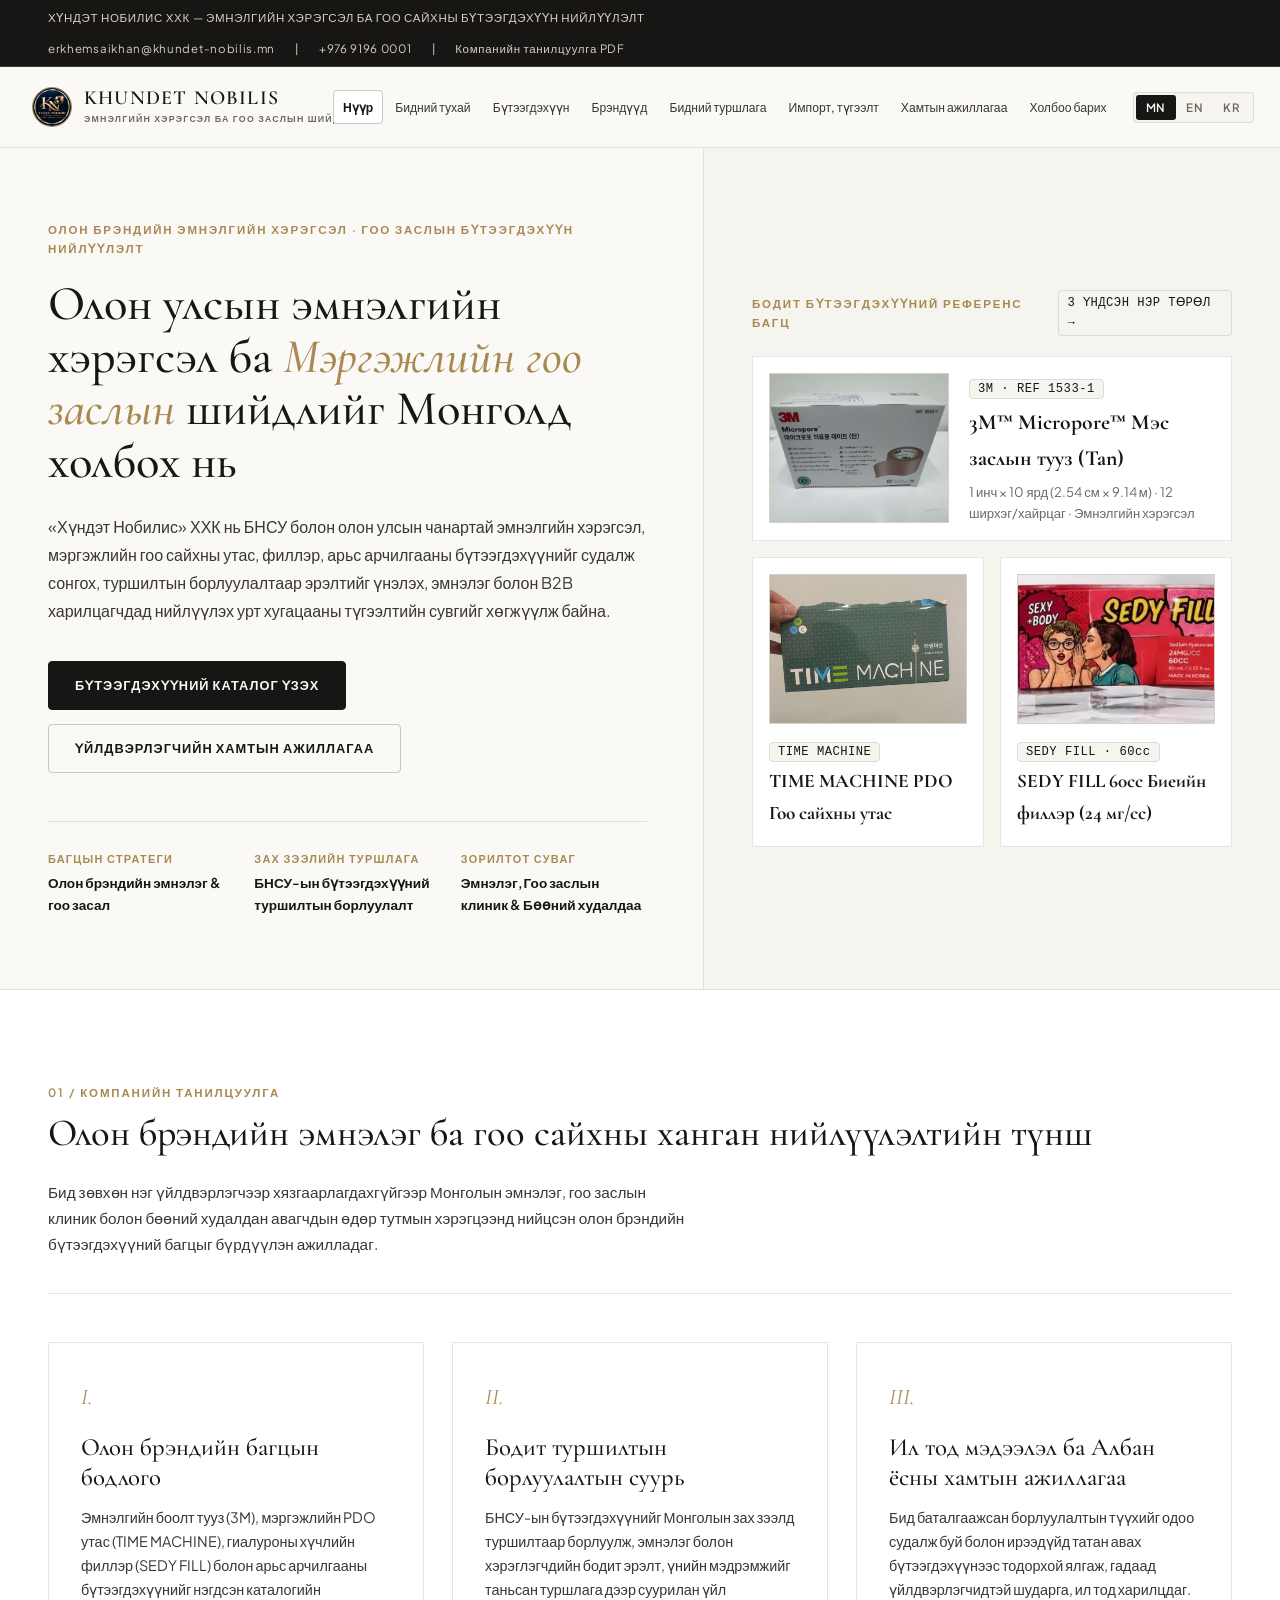
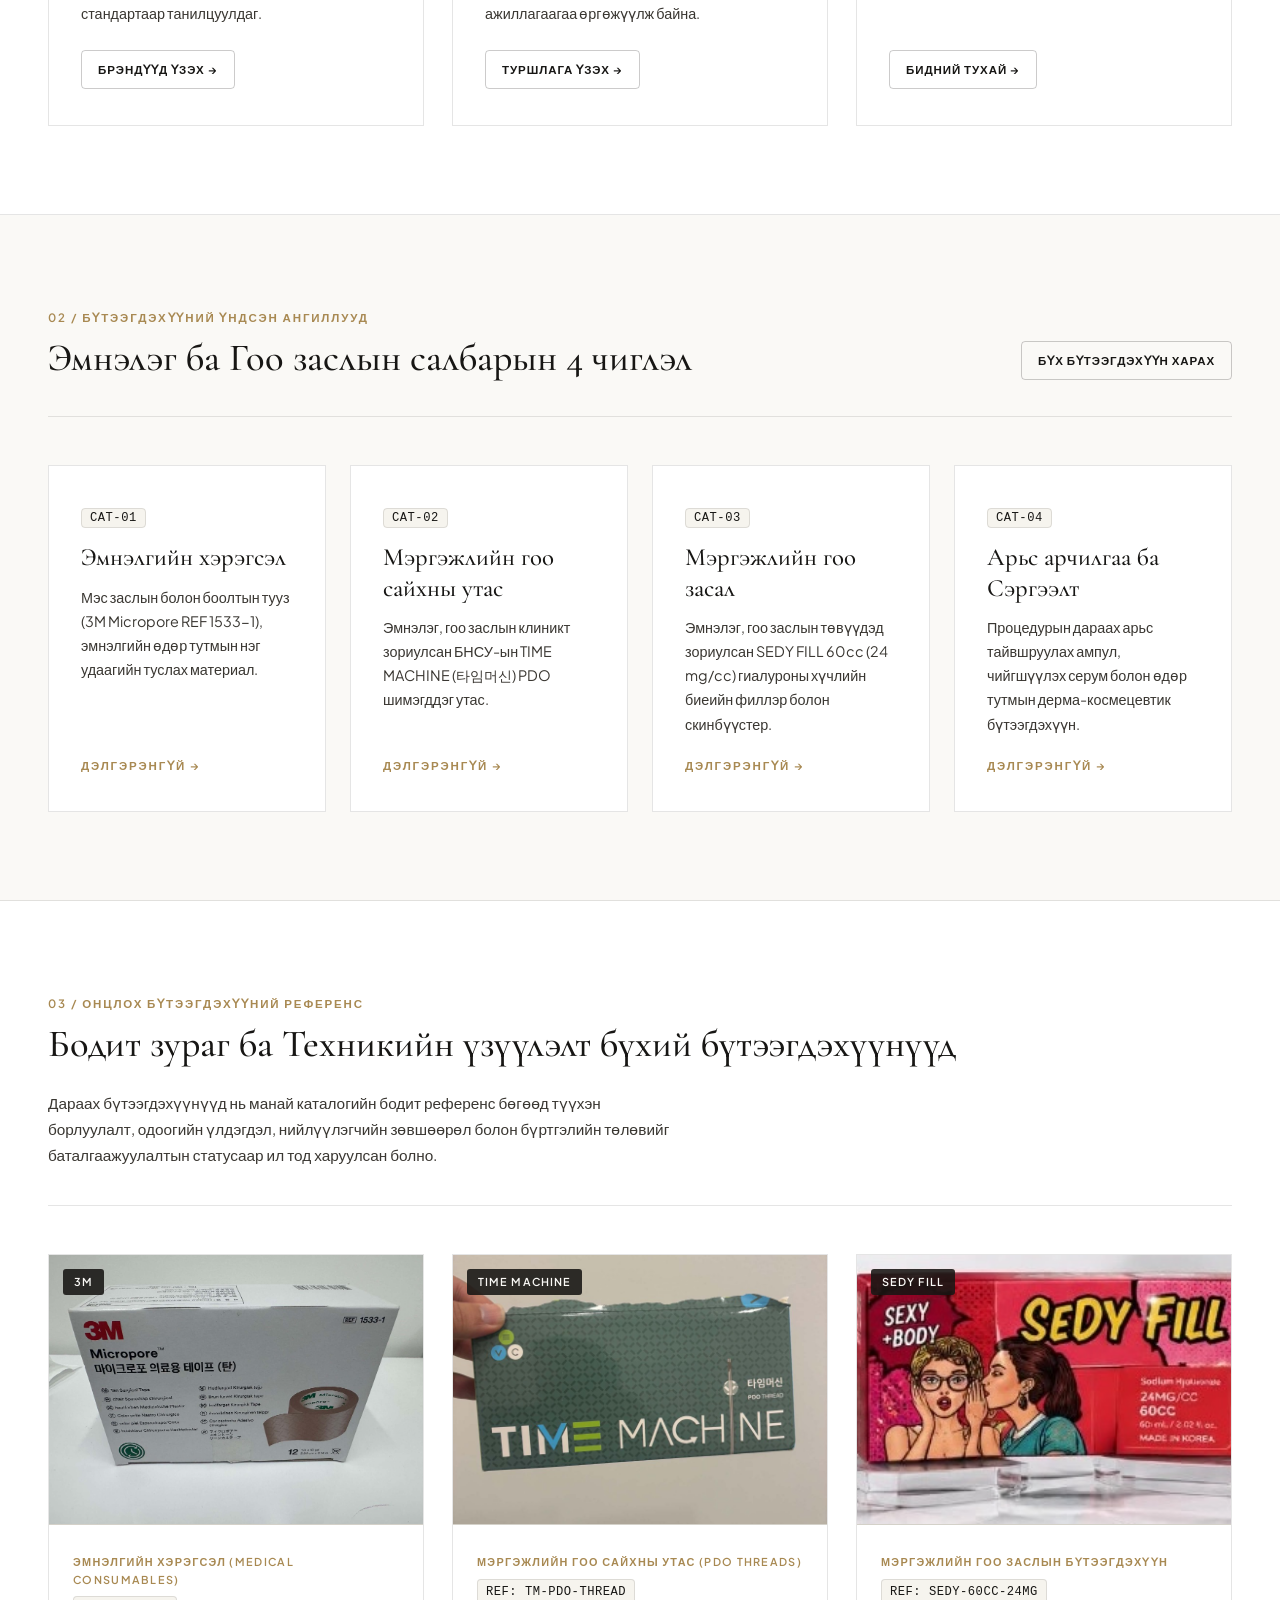
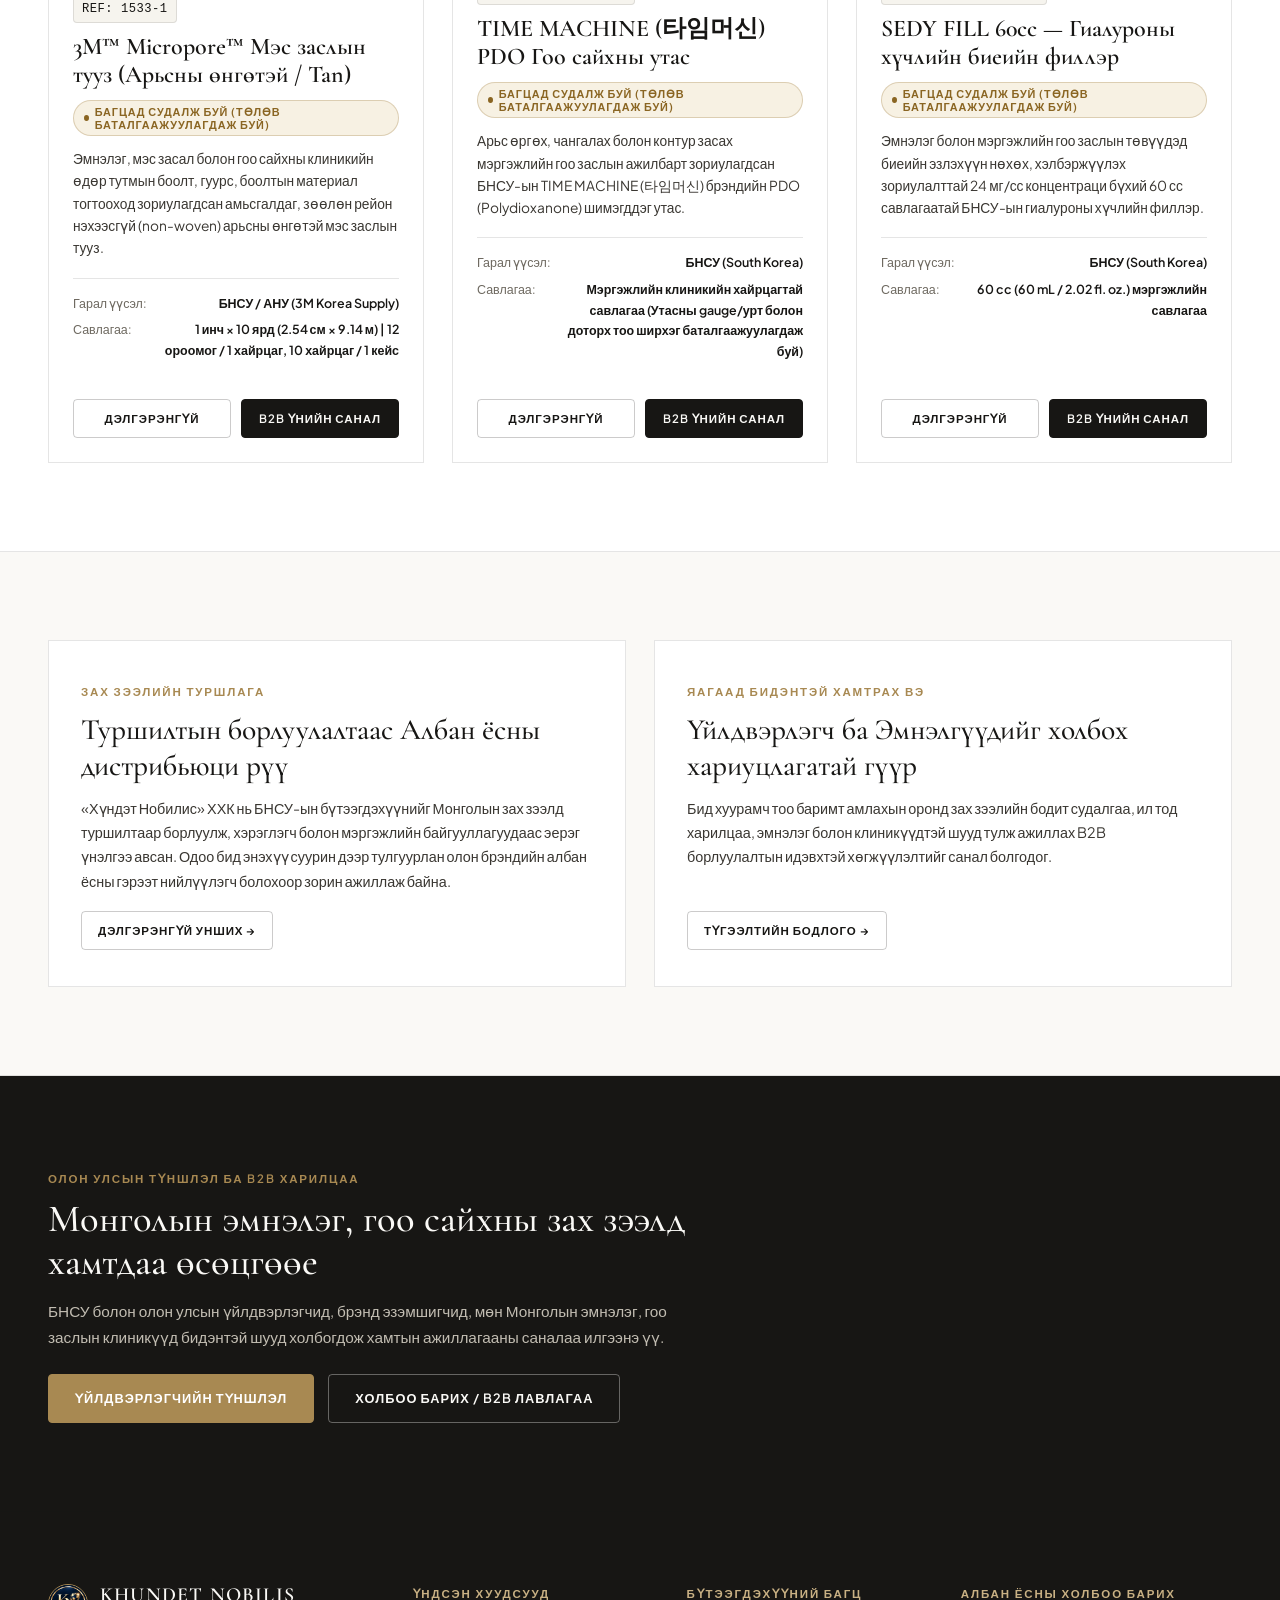
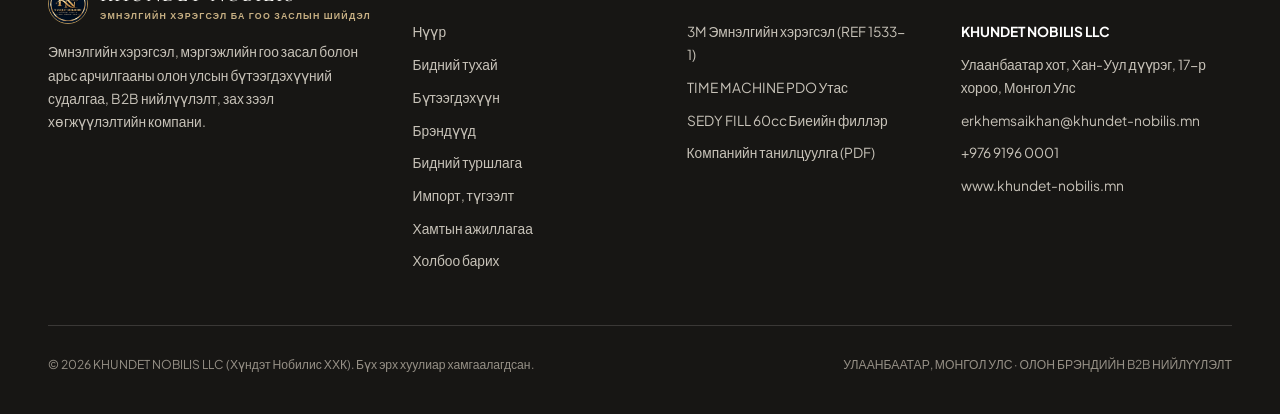
==== commit 5130dd37: "chore(qa): finalize visual QA, complete MN/EN/KR form/select translations, remove sample assets and " ====
--- a/index.html
+++ b/index.html
@@ -149,7 +149,15 @@
           >
             ACTUAL PRODUCT PORTFOLIO REFERENCES
           </span>
-          <a href="products.html" class="mono-code">3 CORE LINES →</a>
+          <a
+            href="products.html"
+            class="mono-code"
+            data-lang-mn="3 ҮНДСЭН НЭР ТӨРӨЛ →"
+            data-lang-en="3 CORE LINES →"
+            data-lang-kr="3대 핵심 품목 →"
+          >
+            3 CORE LINES →
+          </a>
         </div>
 
         <div class="hero-product-showcase">
@@ -161,10 +169,20 @@
             />
             <div>
               <span class="mono-code">3M · REF 1533-1</span>
-              <h3 style="font-family:var(--font-serif); font-size:1.35rem; margin:6px 0 4px;">
+              <h3
+                style="font-family:var(--font-serif); font-size:1.35rem; margin:6px 0 4px;"
+                data-lang-mn="3M™ Micropore™ Мэс заслын тууз (Tan)"
+                data-lang-en="3M™ Micropore™ Surgical Tape (Tan)"
+                data-lang-kr="3M™ 마이크로포 의료용 테이프 (탄)"
+              >
                 3M™ Micropore™ Surgical Tape (Tan)
               </h3>
-              <p style="font-size:0.82rem; color:var(--text-muted);">
+              <p
+                style="font-size:0.82rem; color:var(--text-muted);"
+                data-lang-mn="1 инч × 10 ярд (2.54 см × 9.14 м) · 12 ширхэг/хайрцаг · Эмнэлгийн хэрэгсэл"
+                data-lang-en="1 in × 10 yd (2.54 cm × 9.14 m) · 12 rolls/box · Medical Consumables"
+                data-lang-kr="1 in × 10 yd (2.54 cm × 9.14 m) · 12개/박스 · 의료용 소모품"
+              >
                 1 in × 10 yd (2.54 cm × 9.14 m) · 12 rolls/box · Medical Consumables
               </p>
             </div>
@@ -178,7 +196,12 @@
             />
             <div>
               <span class="mono-code">TIME MACHINE</span>
-              <h4 style="font-family:var(--font-serif); font-size:1.2rem; margin-top:4px;">
+              <h4
+                style="font-family:var(--font-serif); font-size:1.2rem; margin-top:4px;"
+                data-lang-mn="TIME MACHINE PDO Гоо сайхны утас"
+                data-lang-en="PDO Aesthetic Thread (타임머신)"
+                data-lang-kr="타임머신 PDO 리프팅 실"
+              >
                 PDO Aesthetic Thread (타임머신)
               </h4>
             </div>
@@ -192,7 +215,12 @@
             />
             <div>
               <span class="mono-code">SEDY FILL · 60cc</span>
-              <h4 style="font-family:var(--font-serif); font-size:1.2rem; margin-top:4px;">
+              <h4
+                style="font-family:var(--font-serif); font-size:1.2rem; margin-top:4px;"
+                data-lang-mn="SEDY FILL 60cc Биеийн филлэр (24 мг/сс)"
+                data-lang-en="Hyaluronic Acid Body Filler (24 mg/cc)"
+                data-lang-kr="세디 필 60cc 바디 필러 (24 mg/cc)"
+              >
                 Hyaluronic Acid Body Filler (24 mg/cc)
               </h4>
             </div>
@@ -360,7 +388,7 @@
               Surgical tapes (3M Micropore REF 1533-1), wound dressing fixation, and clinical daily consumables.
             </p>
           </div>
-          <span class="eyebrow" style="margin-top:20px;">Explore →</span>
+          <span class="eyebrow" style="margin-top:20px;" data-lang-mn="Дэлгэрэнгүй →" data-lang-en="Explore →" data-lang-kr="살펴보기 →">Explore →</span>
         </a>
 
         <a href="products.html?category=aesthetic-threads" class="corporate-card">
@@ -384,7 +412,7 @@
               Korean Polydioxanone (PDO) absorbable threads (TIME MACHINE) for clinical facial contouring.
             </p>
           </div>
-          <span class="eyebrow" style="margin-top:20px;">Explore →</span>
+          <span class="eyebrow" style="margin-top:20px;" data-lang-mn="Дэлгэрэнгүй →" data-lang-en="Explore →" data-lang-kr="살펴보기 →">Explore →</span>
         </a>
 
         <a href="products.html?category=medical-aesthetics" class="corporate-card">
@@ -408,7 +436,7 @@
               Hyaluronic acid body fillers (SEDY FILL 60cc, 24 mg/cc) and professional skin vitality solutions.
             </p>
           </div>
-          <span class="eyebrow" style="margin-top:20px;">Explore →</span>
+          <span class="eyebrow" style="margin-top:20px;" data-lang-mn="Дэлгэрэнгүй →" data-lang-en="Explore →" data-lang-kr="살펴보기 →">Explore →</span>
         </a>
 
         <a href="products.html?category=skincare-postcare" class="corporate-card">
@@ -432,7 +460,7 @@
               Post-procedure recovery ampoules, barrier-repair creams, and curated Korean skincare lines.
             </p>
           </div>
-          <span class="eyebrow" style="margin-top:20px;">Explore →</span>
+          <span class="eyebrow" style="margin-top:20px;" data-lang-mn="Дэлгэрэнгүй →" data-lang-en="Explore →" data-lang-kr="살펴보기 →">Explore →</span>
         </a>
       </div>
     </section>
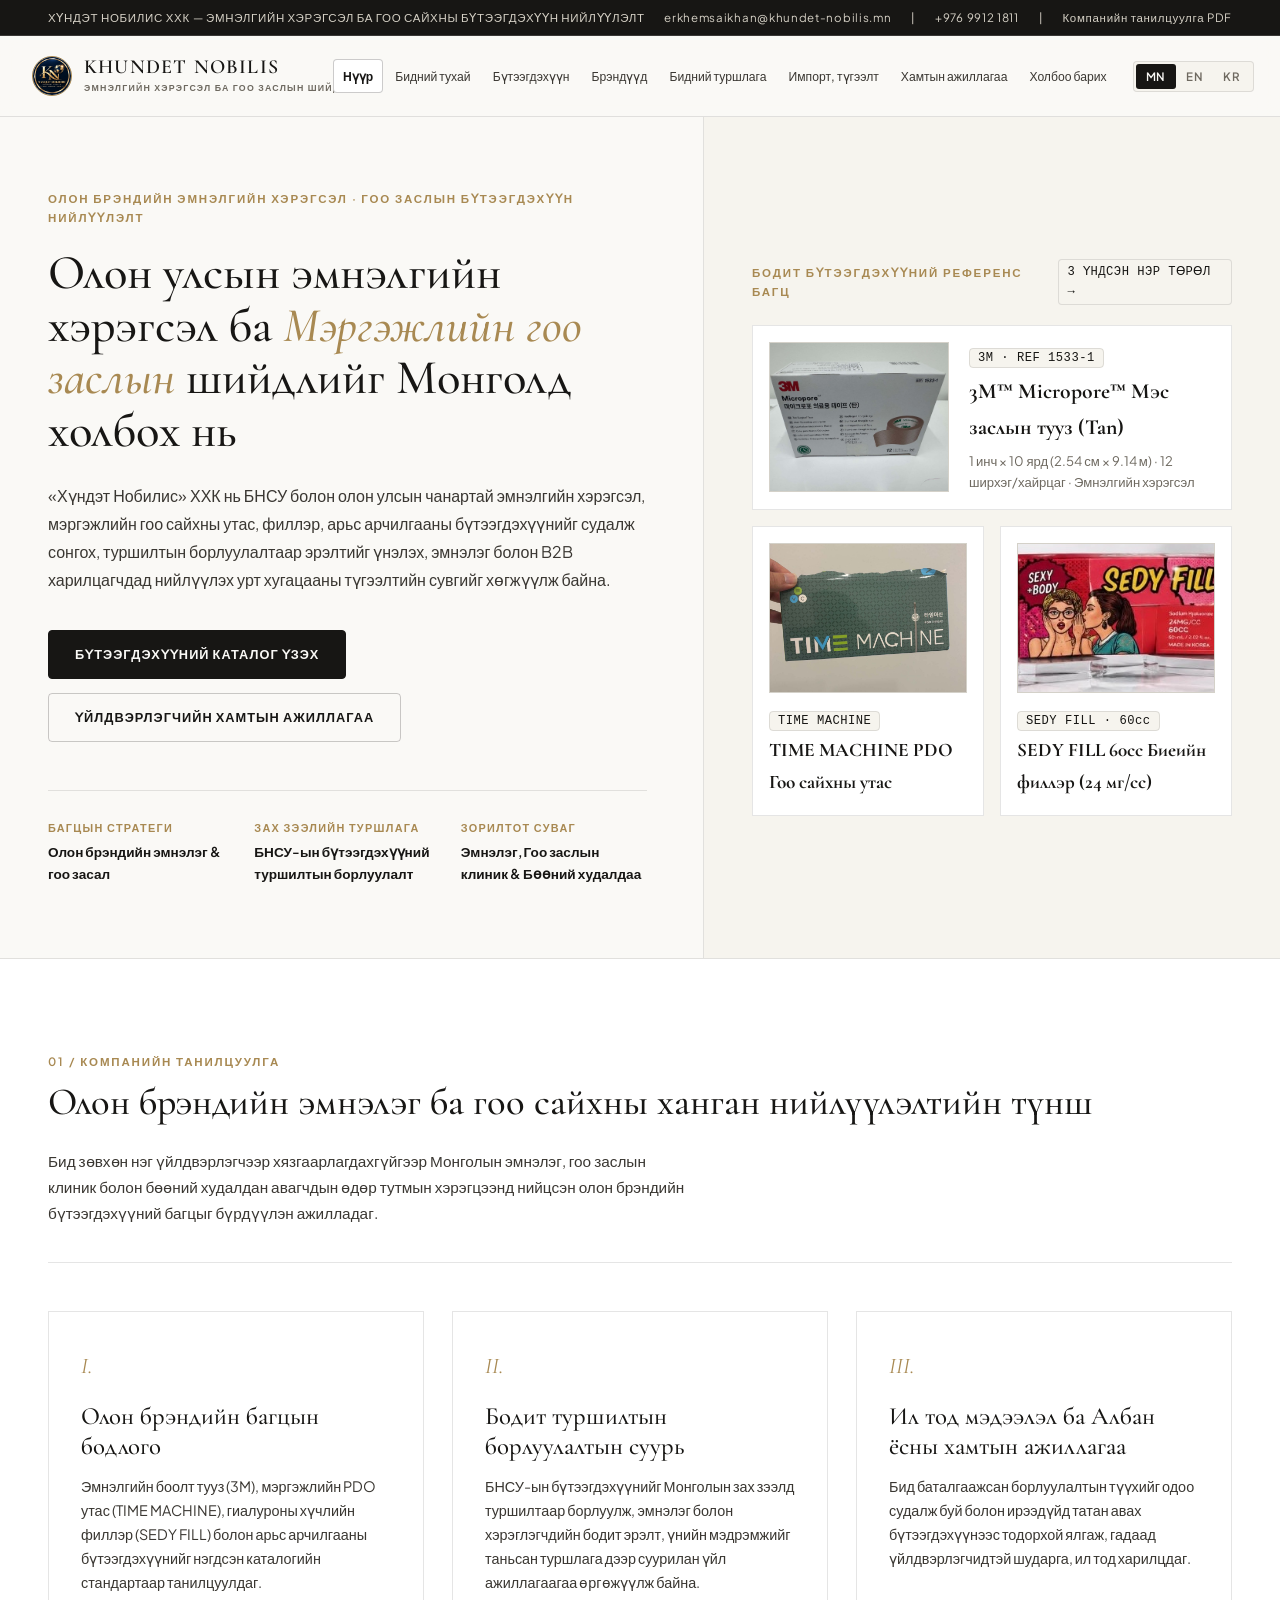
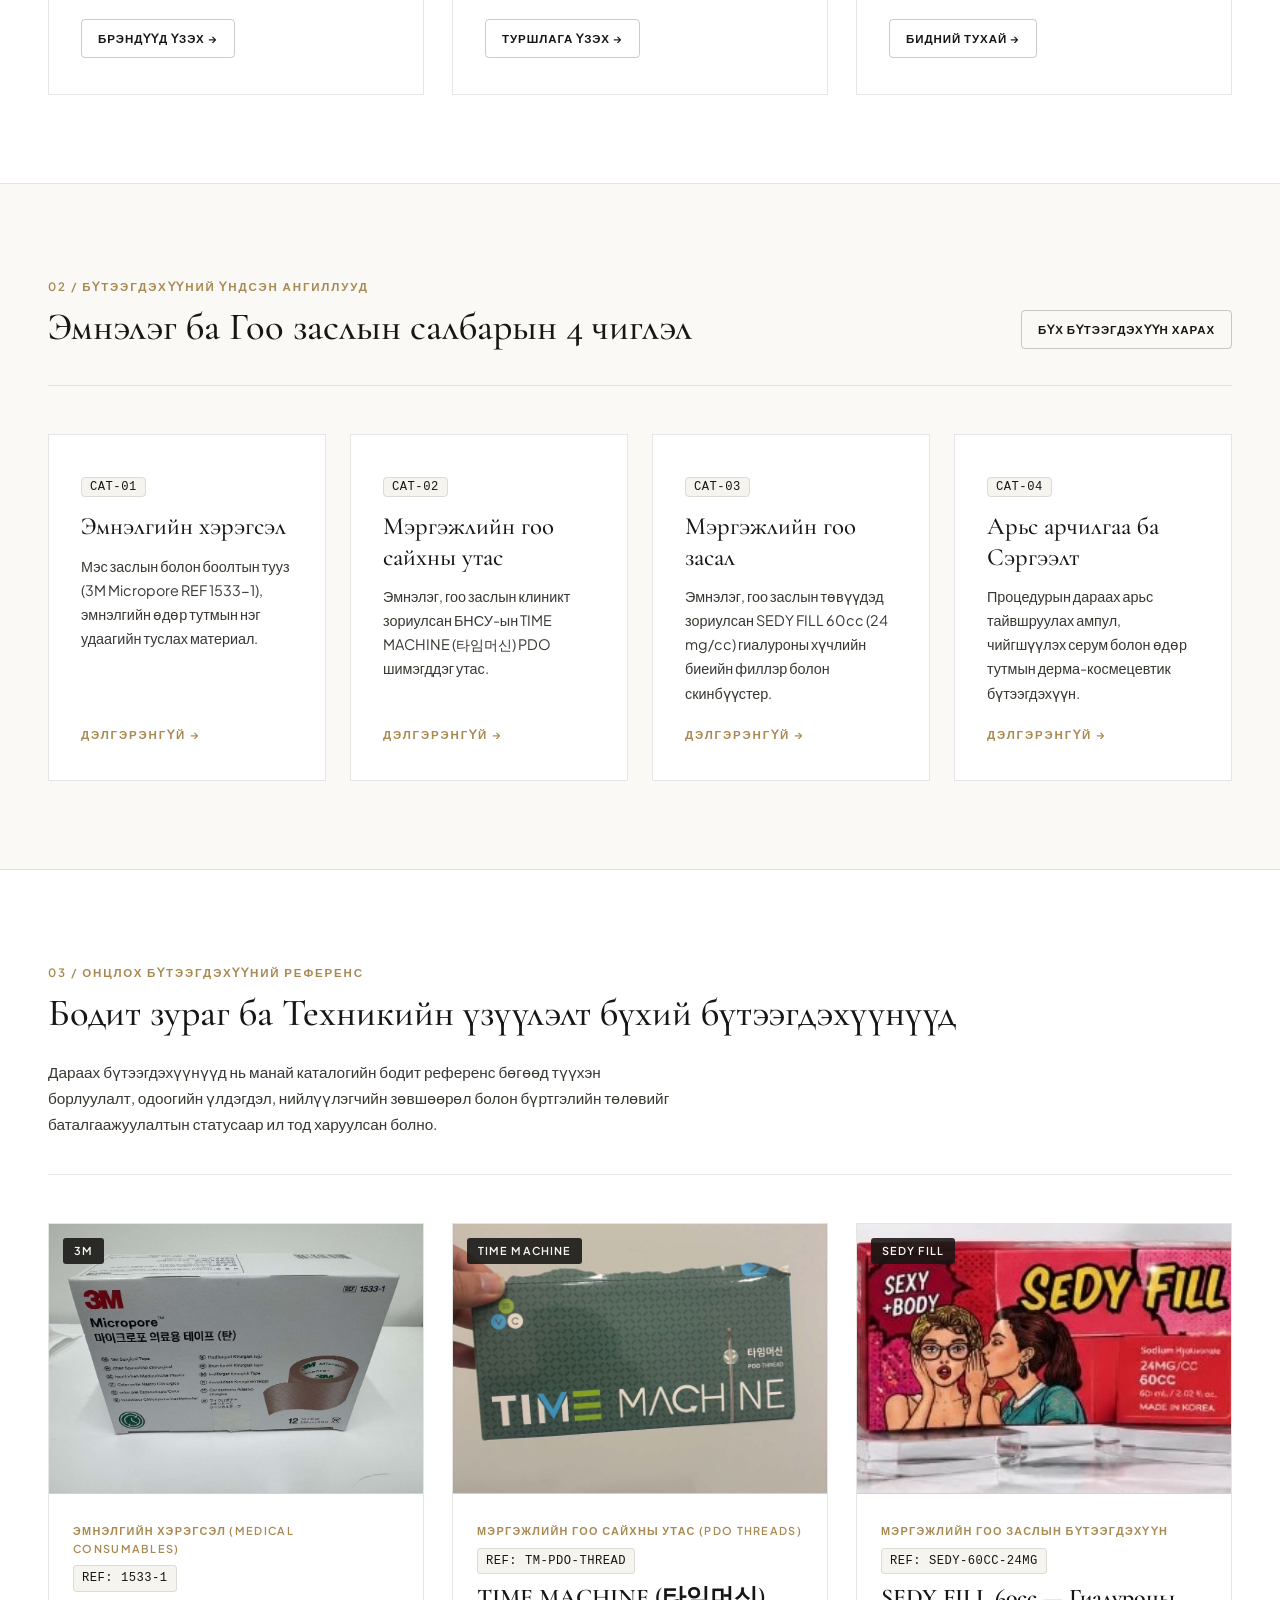
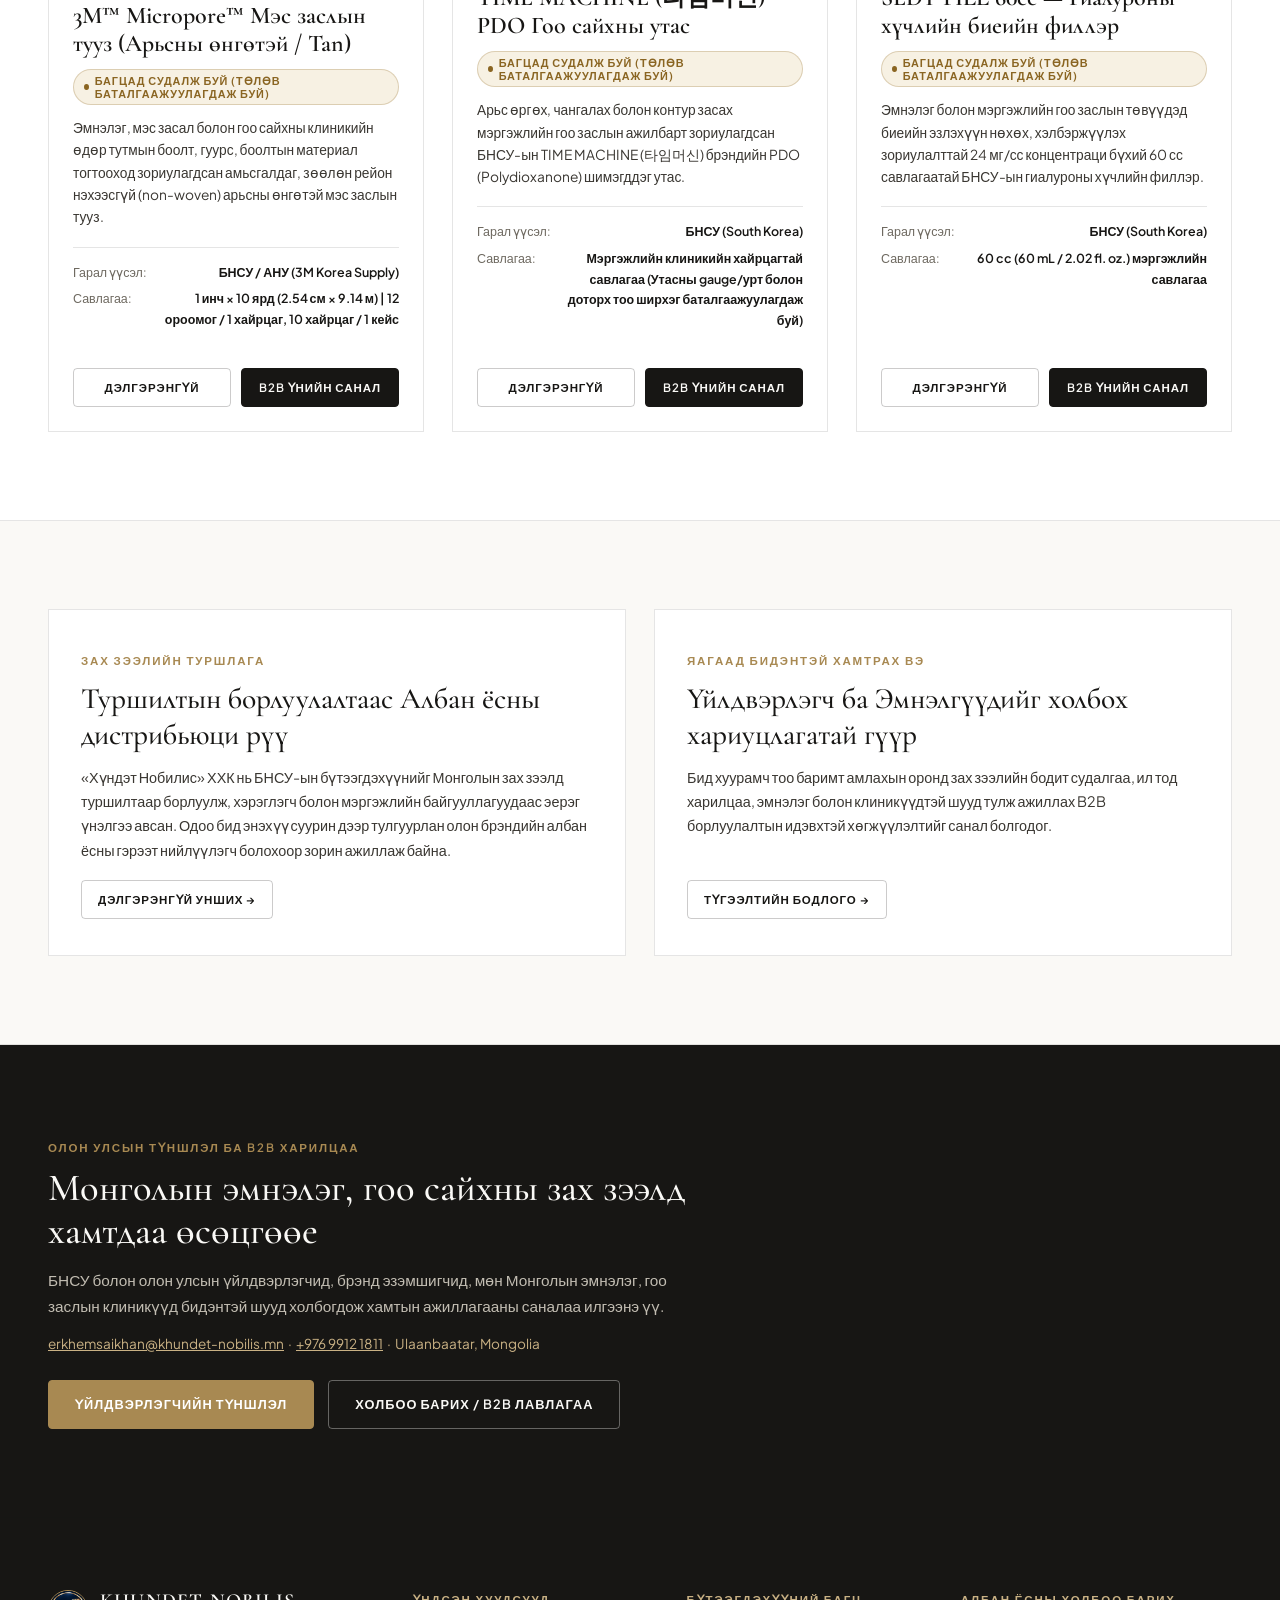
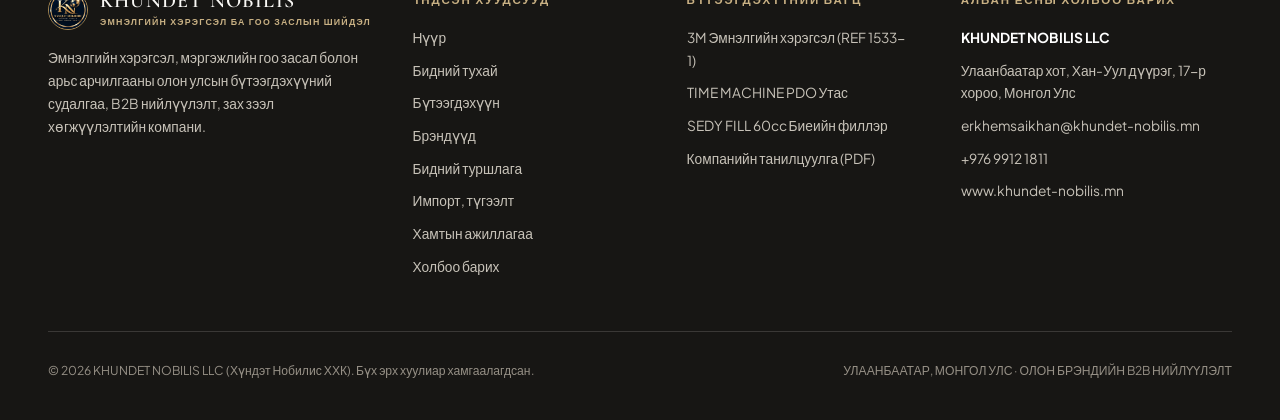
==== commit 42abdc9f: "chore(seo): align company-profile.html B2B positioning and embed static +976 9912 1811 across all HT" ====
--- a/index.html
+++ b/index.html
@@ -609,6 +609,13 @@
           >
             We welcome inquiries from South Korean and international manufacturers seeking official distribution partners in Mongolia, as well as local hospitals and aesthetic clinics.
           </p>
+          <p style="margin-top: 14px; font-size: 0.85rem; color: var(--champagne-light);">
+            <a href="mailto:erkhemsaikhan@khundet-nobilis.mn" style="text-decoration: underline;">erkhemsaikhan@khundet-nobilis.mn</a>
+            &nbsp;·&nbsp;
+            <a href="tel:+97699121811" style="text-decoration: underline;">+976 9912 1811</a>
+            &nbsp;·&nbsp;
+            <span>Ulaanbaatar, Mongolia</span>
+          </p>
         </div>
 
         <div style="display: flex; flex-wrap: wrap; gap: 14px;">
--- a/styles.css
+++ b/styles.css
@@ -1067,8 +1067,44 @@
   background: var(--bg-white);
 }
 
+.form-input.input-error {
+  border-color: #B42318;
+  background: #FFF9F8;
+}
+
 .honeypot-field {
   display: none !important;
+}
+
+.form-status-banner {
+  margin-top: 16px;
+  padding: 15px 18px;
+  border-radius: 4px;
+  font-size: 0.85rem;
+  line-height: 1.55;
+  border: 1px solid var(--line-strong);
+  background: var(--bg-alabaster);
+  color: var(--text-charcoal);
+}
+
+.form-status-banner.status-loading {
+  background: var(--status-eval-bg);
+  border-color: var(--champagne);
+  color: var(--text-charcoal);
+}
+
+.form-status-banner.status-success {
+  background: #EDF7F1;
+  border-color: #1F6E43;
+  border-left: 4px solid #1F6E43;
+  color: #13462A;
+}
+
+.form-status-banner.status-error {
+  background: #FDF2F2;
+  border-color: #C93B2B;
+  border-left: 4px solid #C93B2B;
+  color: #7A1C13;
 }
 
 /* ==========================================================================
@@ -1174,21 +1210,38 @@
     display: flex;
     justify-content: space-between;
     align-items: center;
-    min-height: 68px;
+    min-height: 64px;
+    gap: 6px;
+  }
+
+  .brand-link {
     gap: 8px;
+    min-width: 0;
+  }
+
+  .brand-logo-img {
+    width: 34px;
+    height: 34px;
   }
 
   .brand-main {
-    font-size: 1rem;
+    font-size: 0.86rem;
+    letter-spacing: 0.04em;
+    white-space: nowrap;
   }
 
   .brand-sub {
     display: none;
   }
 
+  .header-controls {
+    gap: 6px;
+    flex-shrink: 0;
+  }
+
   .lang-pill {
-    padding: 4px 7px;
-    font-size: 0.68rem;
+    padding: 4px 6px;
+    font-size: 0.66rem;
   }
 
   .hero-title {
